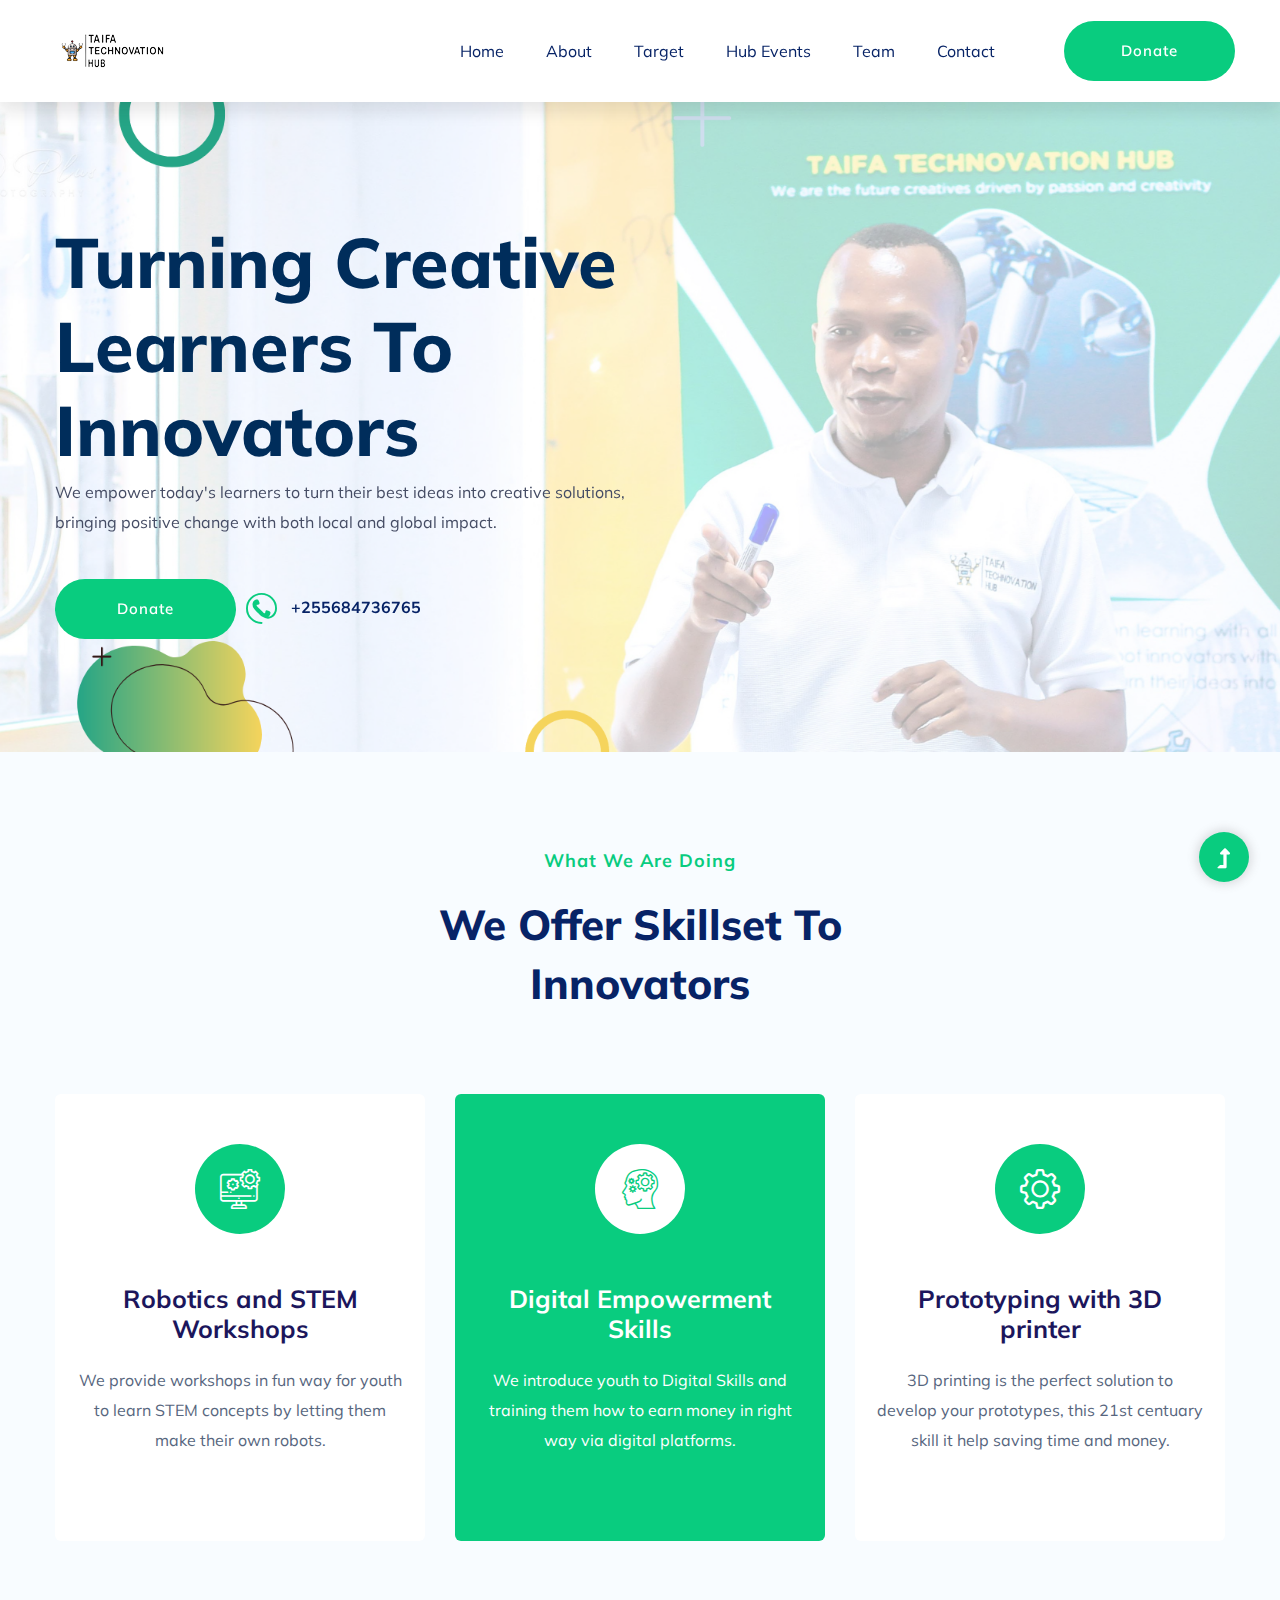
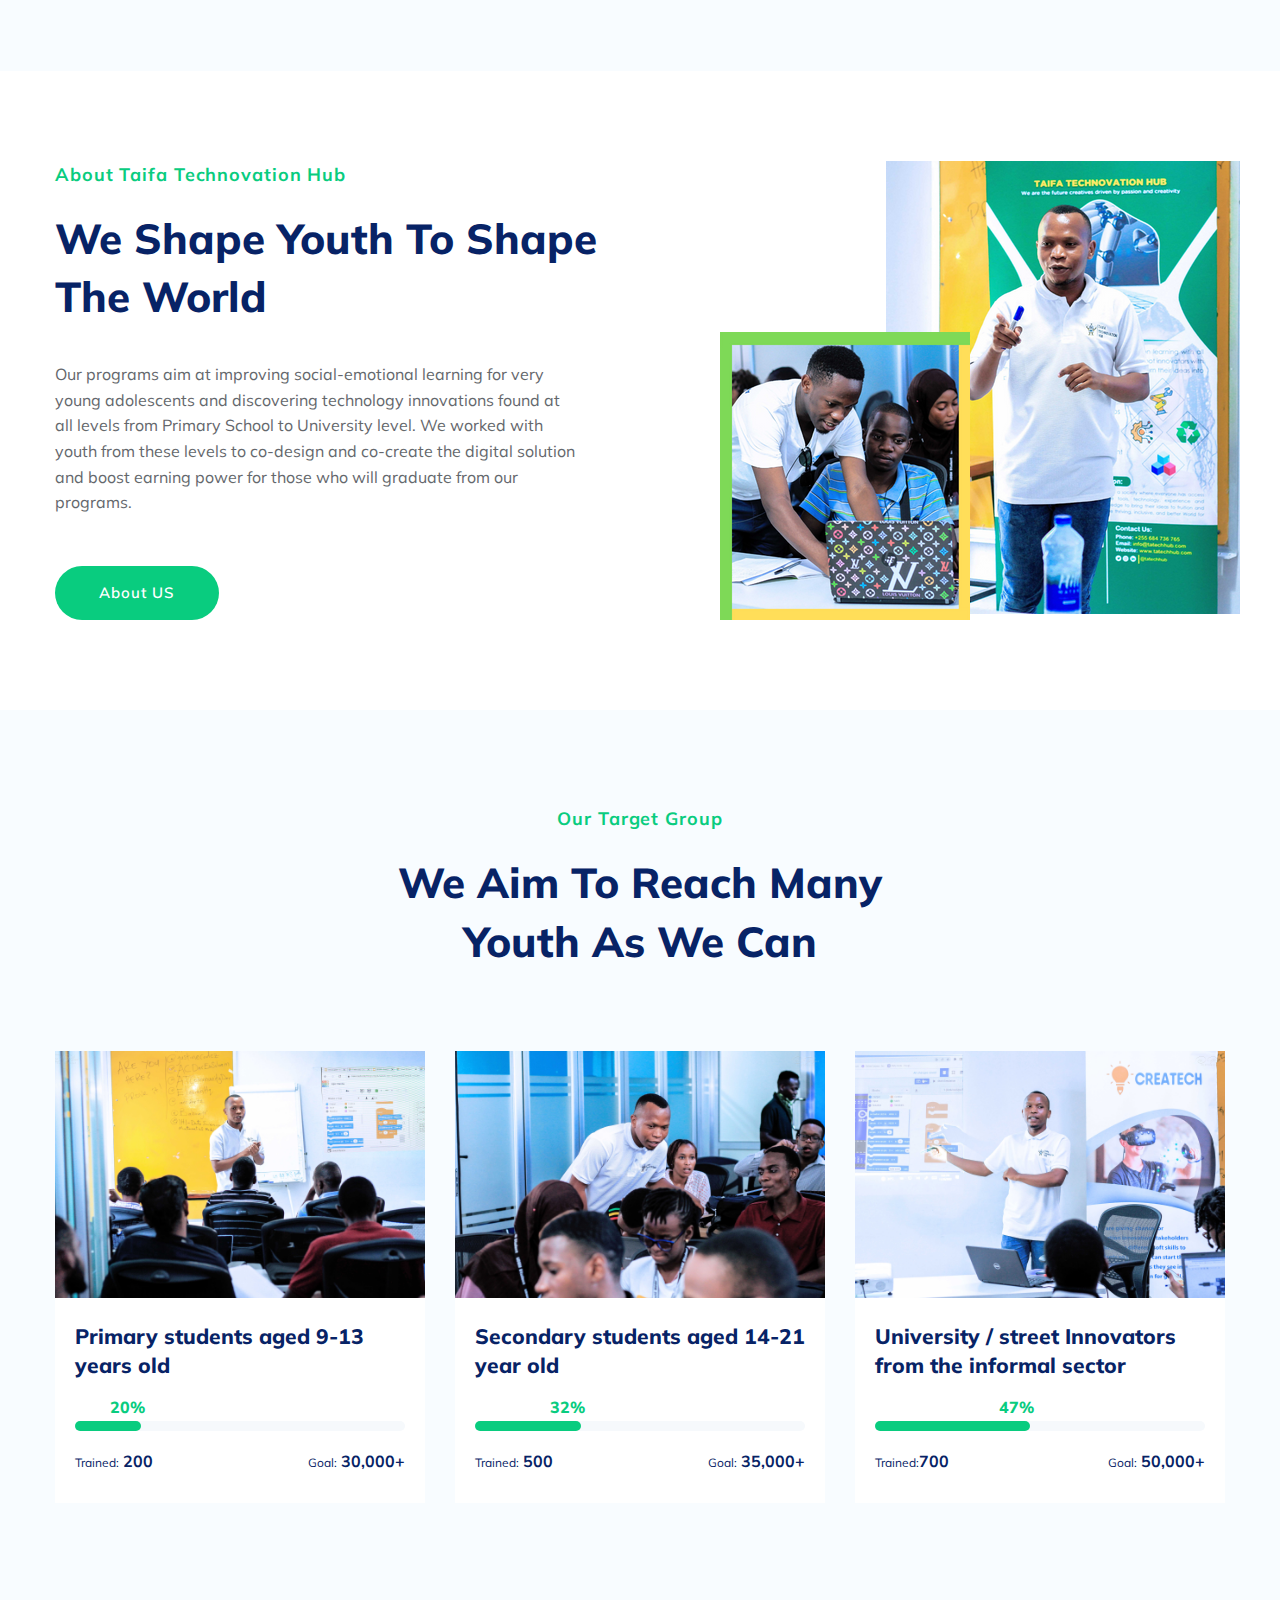
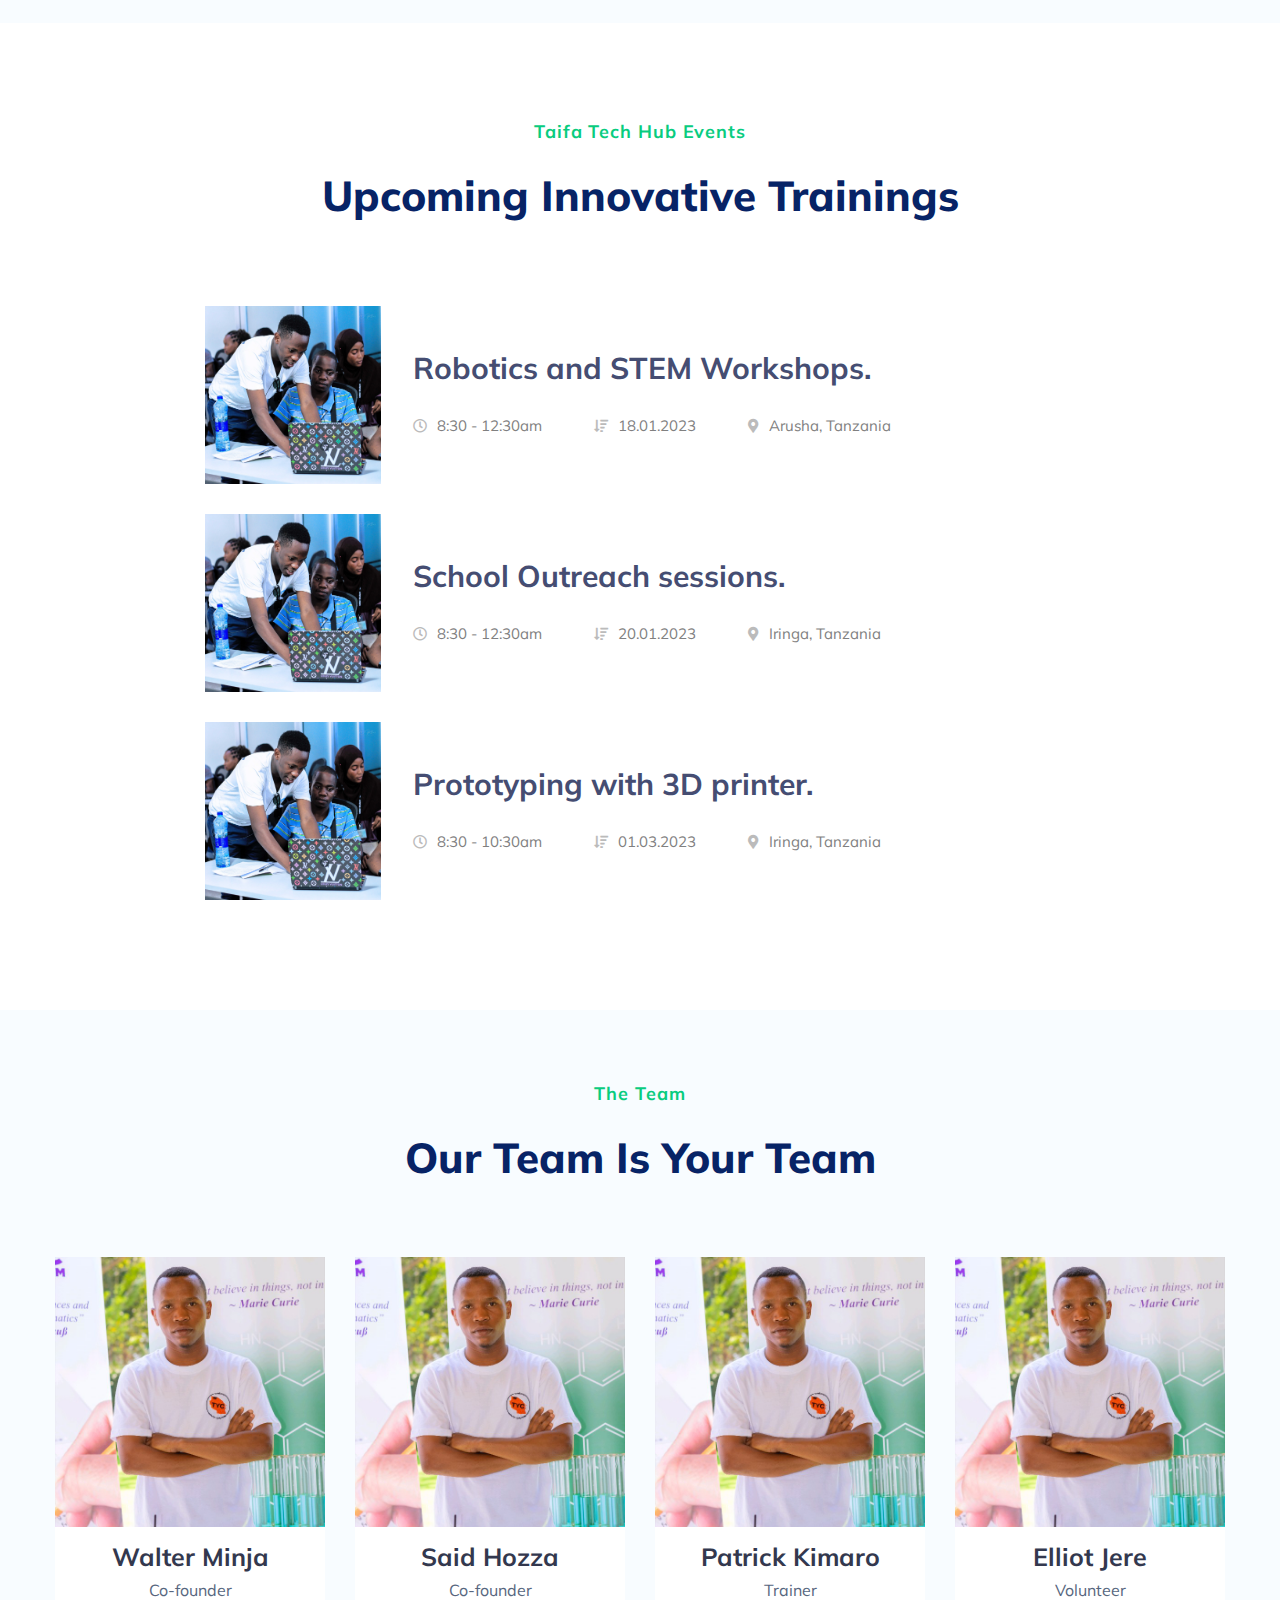
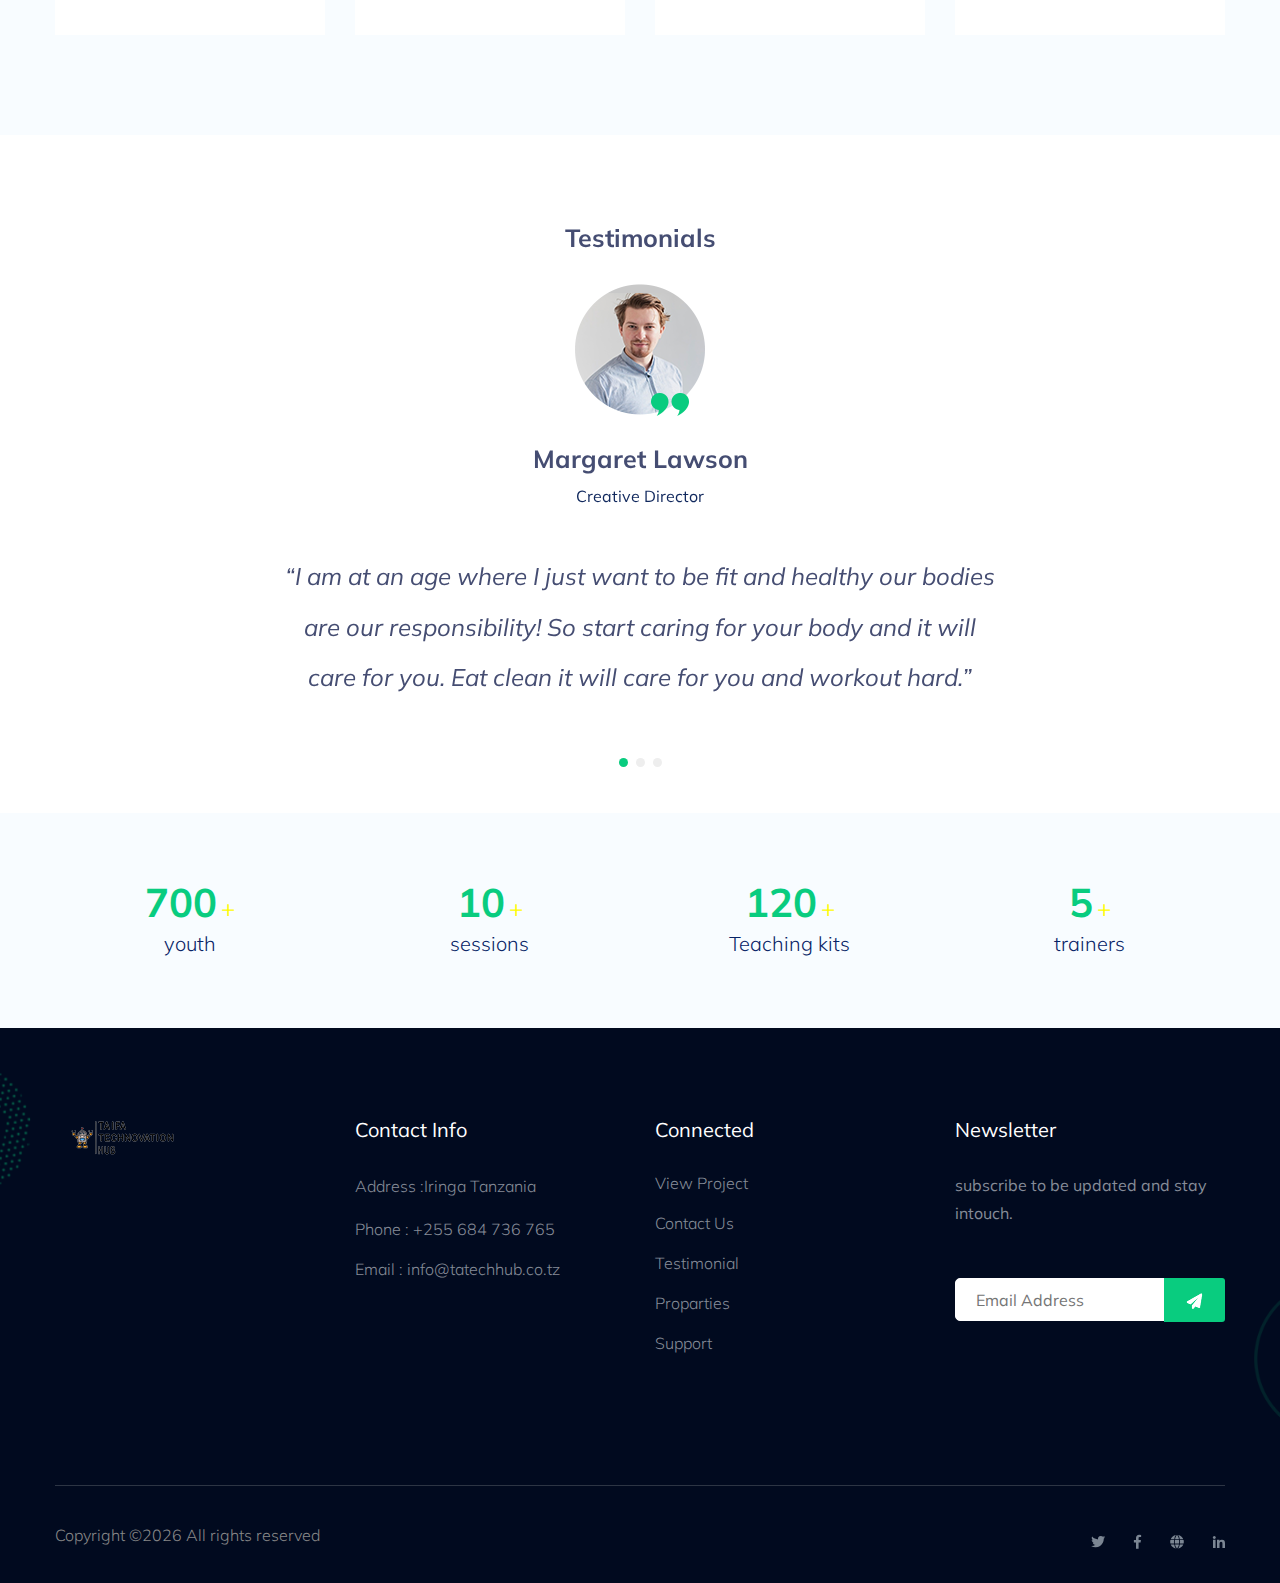
==== index.html @ 4d57afb4 "intial commit" ====
<!doctype html>
<html class="no-js" lang="zxx">

<!-- Mirrored from preview.colorlib.com/theme/charityworks/ by HTTrack Website Copier/3.x [XR&CO'2014], Sat, 03 Dec 2022 20:35:16 GMT -->
<head>
<meta charset="utf-8">
<meta http-equiv="x-ua-compatible" content="ie=edge">
<title> Taifa Technovation Hub</title>
<meta name="description" content="">
<meta name="viewport" content="width=device-width, initial-scale=1">
<link rel="manifest" href="site.html">
<link rel="shortcut icon" type="image/x-icon" href="assets/img/favicon.ico">

<link rel="stylesheet" href="assets/css/bootstrap.min.css">
<link rel="stylesheet" href="assets/css/owl.carousel.min.css">
<link rel="stylesheet" href="assets/css/slicknav.css">
<link rel="stylesheet" href="assets/css/flaticon.css">
<link rel="stylesheet" href="assets/css/progressbar_barfiller.css">
<link rel="stylesheet" href="assets/css/gijgo.css">
<link rel="stylesheet" href="assets/css/animate.min.css">
<link rel="stylesheet" href="assets/css/animated-headline.css">
<link rel="stylesheet" href="assets/css/magnific-popup.css">
<link rel="stylesheet" href="assets/css/fontawesome-all.min.css">
<link rel="stylesheet" href="assets/css/themify-icons.css">
<link rel="stylesheet" href="assets/css/slick.css">
<link rel="stylesheet" href="assets/css/nice-select.css">
<link rel="stylesheet" href="assets/css/style.css">
<script nonce="d7692bd2-8972-4fc1-8b8e-38669a54d74c">(function(w,d){!function(cM,cN,cO,cP){cM.zarazData=cM.zarazData||{};cM.zarazData.executed=[];cM.zaraz={deferred:[],listeners:[]};cM.zaraz.q=[];cM.zaraz._f=function(cQ){return function(){var cR=Array.prototype.slice.call(arguments);cM.zaraz.q.push({m:cQ,a:cR})}};for(const cS of["track","set","debug"])cM.zaraz[cS]=cM.zaraz._f(cS);cM.zaraz.init=()=>{var cT=cN.getElementsByTagName(cP)[0],cU=cN.createElement(cP),cV=cN.getElementsByTagName("title")[0];cV&&(cM.zarazData.t=cN.getElementsByTagName("title")[0].text);cM.zarazData.x=Math.random();cM.zarazData.w=cM.screen.width;cM.zarazData.h=cM.screen.height;cM.zarazData.j=cM.innerHeight;cM.zarazData.e=cM.innerWidth;cM.zarazData.l=cM.location.href;cM.zarazData.r=cN.referrer;cM.zarazData.k=cM.screen.colorDepth;cM.zarazData.n=cN.characterSet;cM.zarazData.o=(new Date).getTimezoneOffset();if(cM.dataLayer)for(const cZ of Object.entries(Object.entries(dataLayer).reduce(((c_,da)=>({...c_[1],...da[1]})))))zaraz.set(cZ[0],cZ[1],{scope:"page"});cM.zarazData.q=[];for(;cM.zaraz.q.length;){const db=cM.zaraz.q.shift();cM.zarazData.q.push(db)}cU.defer=!0;for(const dc of[localStorage,sessionStorage])Object.keys(dc||{}).filter((de=>de.startsWith("_zaraz_"))).forEach((dd=>{try{cM.zarazData["z_"+dd.slice(7)]=JSON.parse(dc.getItem(dd))}catch{cM.zarazData["z_"+dd.slice(7)]=dc.getItem(dd)}}));cU.referrerPolicy="origin";cU.src="../../cdn-cgi/zaraz/sd0d9.js?z="+btoa(encodeURIComponent(JSON.stringify(cM.zarazData)));cT.parentNode.insertBefore(cU,cT)};["complete","interactive"].includes(cN.readyState)?zaraz.init():cM.addEventListener("DOMContentLoaded",zaraz.init)}(w,d,0,"script");})(window,document);</script></head>
<body>

<header>

<div class="header-area">
<div class="main-header">
<div class="header-bottom  header-sticky">
<div class="container-fluid">
<div class="row align-items-center">

<div class="col-xl-2 col-lg-2">
<div class="logo">
<a href="index.html"><img src="assets/img/logo/logo.png" alt=""></a>
</div>
</div>
<div class="col-xl-10 col-lg-10">
<div class="menu-wrapper  d-flex align-items-center justify-content-end">

<div class="main-menu d-none d-lg-block">
  <div class="mobile-menu"></div>
<nav>
<ul id="navigation">
<li><a href="index.html">Home</a></li>
<li><a href="#section1">About</a></li> 
<li><a href="#section2">Target</a></li> 
<li><a href="#section3">Hub events </a></li>
<li><a href="#section4">Team</a></li>
<li><a href="#section5">Contact</a></li>
</ul>
</nav>
</div>

<div class="header-right-btn d-none d-lg-block ml-20">
<a href="contact.html" class="btn header-btn">Donate</a>
</div>
</div>
</div>

</div>
</div>
</div>
</div>
</div>

</header>

<main>

<div class="slider-area">
<div class="slider-active">

<div class="single-slider slider-height d-flex align-items-center">
<div class="container">
<div class="row">
<div class="col-xl-6 col-lg-6 col-md-8 col-sm-10">
<div class="hero__caption">
<h1 data-animation="fadeInUp" data-delay=".6s">turning creative<br> Learners to Innovators</h1>
<P data-animation="fadeInUp" data-delay=".8s">We empower today's learners to turn their best ideas into creative solutions, bringing
positive change with both local and global impact.</P>

<div class="hero__btn">
<a href="industries.html" class="btn hero-btn mb-10" data-animation="fadeInLeft" data-delay=".8s">Donate</a>
<a href="industries.html" class="cal-btn ml-15" data-animation="fadeInRight" data-delay="1.0s">
<i class="flaticon-null"></i>
<p>+255684736765</p>
</a>
</div>
</div>
</div>
</div>
</div>
</div>

<div class="single-slider slider-height d-flex align-items-center">
<div class="container">
<div class="row">
<div class="col-xl-6 col-lg-6 col-md-8 col-sm-10">
<div class="hero__caption">
<h1 data-animation="fadeInUp" data-delay=".6s">Our Helping to<br> the world.</h1>
<P data-animation="fadeInUp" data-delay=".8s">Onsectetur adipiscing elit, sed do eiusmod tempor incididunt ut bore et dolore magnt, sed do eiusmod.</P>

<div class="hero__btn">
<a href="industries.html" class="btn hero-btn mb-10" data-animation="fadeInLeft" data-delay=".8s">Donate</a>
<a href="industries.html" class="cal-btn ml-15" data-animation="fadeInRight" data-delay="1.0s">
<i class="flaticon-null"></i>
<p>+12 1325 41</p>
</a>
</div>
</div>
</div>
</div>
</div>
</div>
</div>
</div>


<div class="service-area section-padding30">
<div class="container">
<div class="row justify-content-center">
<div class="col-xl-6 col-lg-7 col-md-10 col-sm-10">

<div class="section-tittle text-center mb-80">
<span>What we are doing</span>
<h2>We Offer Skillset to Innovators</h2>
</div>
</div>
</div>
<div class="row">
<div class="col-lg-4 col-md-6 col-sm-6">
<div class="single-cat text-center mb-50">
<div class="cat-icon">
<span class="flaticon-null-1"></span>
</div>
<div class="cat-cap">
<h5><a href="services.html">Robotics and STEM Workshops</a></h5>
<p>We provide workshops in fun way for youth to learn STEM concepts by letting them make their own robots.</p>
</div>
</div>
</div>
<div class="col-lg-4 col-md-6 col-sm-6">
<div class="single-cat active text-center mb-50">
<div class="cat-icon">
<span class="flaticon-think"></span>
</div>
<div class="cat-cap">
<h5><a href="services.html">Digital Empowerment Skills</a></h5>
<p>We introduce youth to Digital Skills and training them how to earn money in right way via digital platforms.</p>
</div>
</div>
</div>
<div class="col-lg-4 col-md-6 col-sm-6">
<div class="single-cat text-center mb-50">
<div class="cat-icon">
<span class="flaticon-gear"></span>
</div>
<div class="cat-cap">
<h5><a href="services.html">Prototyping with 3D printer</a></h5>
<p>3D printing is the perfect solution to develop your prototypes, this 21st centuary skill it help saving time and money.</p>
</div>
<div id="section1"></div>
</div>
</div>
</div>
</div>
</div>

<section class="about-low-area section-padding2">
<div class="container">
<div class="row">
<div class="col-lg-6 col-md-10">
<div class="about-caption mb-50">

<div class="section-tittle mb-35">
<span>About Taifa Technovation Hub</span>
<h2>We shape youth to shape the world</h2>
</div>
<p>Our programs aim at improving social-emotional learning for very young adolescents and
discovering technology innovations found at all levels from Primary School to University
level. We worked with youth from these levels to co-design and co-create the digital
solution and boost earning power for those who will graduate from our programs.</p>
</div>
<a href="about.html" class="btn">About US</a>
</div>
<div class="col-lg-6 col-md-12">

<div class="about-img ">
<div class="about-font-img d-none d-lg-block">
<img src="assets/img/gallery/about2.png" alt="">
</div>
<div class="about-back-img ">
<img src="assets/img/gallery/about3.png" alt="">
</div>
</div>
</div>
</div>
</div>
</section>


<div class="our-cases-area section-padding30" id="section2">
<div class="container">
<div class="row justify-content-center">
<div class="col-xl-6 col-lg-7 col-md-10 col-sm-10">

<div class="section-tittle text-center mb-80">
<span>Our Target Group</span>
<h2>we aim to reach many youth as we can</h2>
</div>
</div>
</div>
<div class="row">
<div class="col-lg-4 col-md-6 col-sm-6">
<div class="single-cases mb-40">
<div class="cases-img">
<img src="assets/img/gallery/case1.jpg" alt="">
</div>
<div class="cases-caption">
<h3><a href="#">Primary students aged 9-13 years old</a></h3>

<div class="single-skill mb-15">
<div class="bar-progress">
<div id="bar1" class="barfiller">
<div class="tipWrap">
<span class="tip"></span>
</div>
<span class="fill" data-percentage="20"></span>
</div>
</div>
</div>

<div class="prices d-flex justify-content-between">
<p>Trained:<span> 200</span></p>
<p>Goal:<span> 30,000+</span></p>
</div>
</div>
</div>
</div>
<div class="col-lg-4 col-md-6 col-sm-6">
<div class="single-cases mb-40">
<div class="cases-img">
<img src="assets/img/gallery/case2.jpg" alt="">
</div>
<div class="cases-caption">
<h3><a href="#">Secondary students aged 14-21 year old</a></h3>

<div class="single-skill mb-15">
<div class="bar-progress">
<div id="bar2" class="barfiller">
<div class="tipWrap">
<span class="tip"></span>
</div>
<span class="fill" data-percentage="32"></span>
</div>
</div>
</div>

<div class="prices d-flex justify-content-between">
<p>Trained:<span> 500</span></p>
<p>Goal:<span> 35,000+</span></p>
</div>
</div>
</div>
</div>
<div class="col-lg-4 col-md-6 col-sm-6">
<div class="single-cases mb-40">
<div class="cases-img">
<img src="assets/img/gallery/case3.jpg" alt="">
</div>
<div class="cases-caption">
<h3><a href="#">University / street Innovators from the informal sector</a></h3>

<div class="single-skill mb-15">
<div class="bar-progress">
<div id="bar3" class="barfiller">
<div class="tipWrap">
<span class="tip"></span>
</div>
<span class="fill" data-percentage="47"></span>
</div>
</div>
</div>

<div class="prices d-flex justify-content-between">
<p>Trained:<span>700</span></p>
<p>Goal:<span> 50,000+</span></p>
</div>
</div>
</div>
</div>
</div>
</div>
</div>


<section class="featured-job-area section-padding30 section-bg2" data-background="assets/img/gallery/section_bg03.png" id="section3">
<div class="container">
<div class="row justify-content-center">
<div class="col-xl-7 col-lg-9 col-md-10 col-sm-12">

<div class="section-tittle text-center mb-80">
<span>Taifa Tech Hub Events</span>
<h2>Upcoming innovative trainings</h2>
</div>
</div>
</div>
<div class="row justify-content-center">
<div class="col-lg-9 col-md-12">

<div class="single-job-items mb-30">
<div class="job-items">
<div class="company-img">
<a href="#"><img src="assets/img/gallery/socialEvents1.jpg" alt=""></a>
</div>
<div class="job-tittle">
<a href="#"><h4>Robotics and STEM Workshops.</h4></a>
<ul>
<li><i class="far fa-clock"></i>8:30 - 12:30am</li>
<li><i class="fas fa-sort-amount-down"></i>18.01.2023</li>
<li><i class="fas fa-map-marker-alt"></i>Arusha, Tanzania</li>
</ul>
</div>
</div>
</div>
</div>
<div class="col-lg-9 col-md-12">

<div class="single-job-items mb-30">
<div class="job-items">
<div class="company-img">
<a href="#"><img src="assets/img/gallery/socialEvents1.jpg" alt=""></a>
</div>
<div class="job-tittle">
<a href="#"><h4>School Outreach sessions.</h4></a>
<ul>
<li><i class="far fa-clock"></i>8:30 - 12:30am</li>
<li><i class="fas fa-sort-amount-down"></i>20.01.2023</li>
<li><i class="fas fa-map-marker-alt"></i>Iringa, Tanzania</li>
</ul>
</div>
</div>
</div>
</div>
<div class="col-lg-9 col-md-12">

<div class="single-job-items mb-30">
<div class="job-items">
<div class="company-img">
<a href="#"><img src="assets/img/gallery/socialEvents1.jpg" alt=""></a>
</div>
<div class="job-tittle">
<a href="#"><h4>Prototyping with 3D printer.</h4></a>
<ul>
<li><i class="far fa-clock"></i>8:30 - 10:30am</li>
<li><i class="fas fa-sort-amount-down"></i>01.03.2023</li>
<li><i class="fas fa-map-marker-alt"></i>Iringa, Tanzania</li>
</ul>
</div>
</div>
</div>
</div>
</div>
</div>
</section>


<div class="team-area pt-160 pb-160" id="section4">
<div class="container">
<div class="row justify-content-center">
<div class="col-xl-6 col-lg-7 col-md-10 col-sm-10">

<div class="section-tittle section-tittle2 text-center mb-70">
<span>The Team</span>
<h2>Our Team is your team</h2>
</div>
</div>
</div>
<div class="row">
<div class="col-lg-3 col-md-6 col-sm-6">
<div class="single-team mb-30">
<div class="team-img">
<img src="assets/img/gallery/hozzaa.jpeg" alt="">

<ul class="team-social">
<li><a href="#"><i class="fab fa-facebook-f"></i></a></li>
<li><a href="#"><i class="fab fa-twitter"></i></a></li>
<li><a href="#"><i class="fas fa-globe"></i></a></li>
</ul>
</div>
<div class="team-caption">
<h3><a href="instructor.html">Walter Minja</a></h3>
<p>Co-founder</p>
</div>
</div>
</div>
<div class="col-lg-3 col-md-6 col-sm-6">
<div class="single-team mb-30">
<div class="team-img">
<img src="assets/img/gallery/hozzaa.jpeg" alt="">

<ul class="team-social">
<li><a href="#"><i class="fab fa-facebook-f"></i></a></li>
<li><a href="#"><i class="fab fa-twitter"></i></a></li>
<li><a href="#"><i class="fas fa-globe"></i></a></li>
</ul>
</div>
<div class="team-caption">
<h3><a href="instructor.html">Said Hozza</a></h3>
<p>Co-founder</p>
</div>
</div>
</div>
<div class="col-lg-3 col-md-6 col-sm-6">
<div class="single-team mb-30">
<div class="team-img">
<img src="assets/img/gallery/hozzaa.jpeg" alt="">

<ul class="team-social">
<li><a href="#"><i class="fab fa-facebook-f"></i></a></li>
<li><a href="#"><i class="fab fa-twitter"></i></a></li>
<li><a href="#"><i class="fas fa-globe"></i></a></li>
</ul>
</div>
<div class="team-caption">
<h3><a href="instructor.html">Patrick Kimaro</a></h3>
<p>Trainer</p>
</div>
</div>
</div>
<div class="col-lg-3 col-md-6 col-sm-6">
<div class="single-team mb-30">
<div class="team-img">
<img src="assets/img/gallery/hozzaa.jpeg" alt="">

<ul class="team-social">
<li><a href="#"><i class="fab fa-facebook-f"></i></a></li>
<li><a href="#"><i class="fab fa-twitter"></i></a></li>
<li><a href="#"><i class="fas fa-globe"></i></a></li>
</ul>
</div>
<div class="team-caption">
<h3><a href="instructor.html">Elliot Jere</a></h3>
<p>Volunteer</p>
</div>
</div>
</div>
</div>
</div>
</div>


<div class="testimonial-area testimonial-padding" id="section5">
<div class="container">

<div class="row d-flex justify-content-center">
<div class="col-xl-8 col-lg-8 col-md-10">
<div class="h1-testimonial-active dot-style">

<div class="single-testimonial text-center">
<div class="testimonial-caption ">

<div class="testimonial-founder">
<div class="founder-img mb-40">
  <span>Testimonials</span><br>
<img src="assets/img/gallery/testimonial.png" alt="">
<span>Margaret Lawson</span>
<p>Creative Director</p>
</div>
</div>
<div class="testimonial-top-cap">
<p>“I am at an age where I just want to be fit and healthy our bodies are our responsibility! So start caring for your body and it will care for you. Eat clean it will care for you and workout hard.”</p>
</div>
</div>
</div>

<div class="single-testimonial text-center">
<div class="testimonial-caption ">

<div class="testimonial-founder">
<div class="founder-img mb-40">
<img src="assets/img/gallery/testimonial.png" alt="">
<span>Gibson kawago</span>
<p>CEO - Waga</p>
</div>
</div>
<div class="testimonial-top-cap">
<p>“I am at an age where I just want to be fit and healthy our bodies are our responsibility! So start caring for your body and it will care for you. Eat clean it will care for you and workout hard.”</p>
</div>
</div>
</div>

<div class="single-testimonial text-center">
<div class="testimonial-caption ">

<div class="testimonial-founder">
<div class="founder-img mb-40">
<img src="assets/img/gallery/testimonial.png" alt="">
<span>Margaret Lawson</span>
<p>Creative Director</p>
</div>
</div>
<div class="testimonial-top-cap">
<p>“I am at an age where I just want to be fit and healthy our bodies are our responsibility! So start caring for your body and it will care for you. Eat clean it will care for you and workout hard.”</p>
</div>
</div>
</div>
</div>
</div>
</div>
</div>
</div>


<div class="count-down-area pt-25 section-bg" data-background="assets/img/gallery/">
<div class="container">
<div class="row justify-content-center">
<div class="col-lg-12 col-md-12">
<div class="count-down-wrapper">
<div class="row justify-content-between">
<div class="col-lg-3 col-md-6 col-sm-6">

<div class="single-counter text-center">
<span class="counter color-green">700</span>
<span class="plus">+</span>
<p class="color-green">youth</p>
</div>
</div>
<div class="col-lg-3 col-md-6 col-sm-6">

<div class="single-counter text-center">
<span class="counter color-green">10</span>
<span class="plus">+</span>
<p class="color-green">sessions</p>
</div>
</div>
<div class="col-lg-3 col-md-6 col-sm-6">

<div class="single-counter text-center">
<span class="counter color-green">120</span>
<span class="plus">+</span>
<p class="color-green">Teaching kits</p>
</div>
</div>
<div class="col-lg-3 col-md-6 col-sm-6">

<div class="single-counter text-center">
<span class="counter color-green">5</span>
<span class="plus">+</span>
<p class="color-green">trainers</p>
</div>
</div>
</div>
</div>
</div>
</div>
</div>
</div>

</main>
<footer>
<div class="footer-wrapper section-bg2" data-background="assets/img/gallery/footer_bg.png">

<div class="footer-area footer-padding">
<div class="container">
<div class="row d-flex justify-content-between">
<div class="col-xl-3 col-lg-3 col-md-4 col-sm-6">
<div class="single-footer-caption mb-50">
<div class="single-footer-caption mb-30">
<div class="footer-tittle">
<div class="footer-logo mb-20">
<a href="index-2.html"><img src="assets/img/logo/logo2_footer.png" alt=""></a>
</div>
</div>
</div>
</div>
</div>
<div class="col-xl-3 col-lg-3 col-md-4 col-sm-5" id="section5">
<div class="single-footer-caption mb-50">
<div class="footer-tittle">
<h4>Contact Info</h4>
<ul>
<li>
<p>Address :Iringa Tanzania</p>
</li>
<li><a href="#">Phone : +255 684 736 765</a></li>
<li><a href="#">Email : info@tatechhub.co.tz</a></li>
</ul>
</div>
</div>
</div>
<div class="col-xl-3 col-lg-3 col-md-4 col-sm-5">
<div class="single-footer-caption mb-50">
<div class="footer-tittle">
<h4>Connected</h4>
<ul>
<li><a href="#section3"> View Project</a></li>
<li><a href="#sectin2">Contact Us</a></li>
<li><a href="#section5">Testimonial</a></li>
<li><a href="#">Proparties</a></li>
<li><a href="#">Support</a></li>
</ul>
</div>
</div>
</div>
<div class="col-xl-3 col-lg-3 col-md-4 col-sm-5">
<div class="single-footer-caption mb-50">
<div class="footer-tittle">
<h4>Newsletter</h4>
<div class="footer-pera footer-pera2">
<p>subscribe to be updated and stay intouch.</p>
</div>

<div class="footer-form">
<div id="mc_embed_signup">
<form target="_blank" action="https://spondonit.us12.list-manage.com/subscribe/post?u=1462626880ade1ac87bd9c93a&amp;id=92a4423d01" method="get" class="subscribe_form relative mail_part">
<input type="email" name="email" id="newsletter-form-email" placeholder="Email Address" class="placeholder hide-on-focus" onfocus="this.placeholder = ''" onblur="this.placeholder = ' Email Address '">
<div class="form-icon">
<button type="submit" name="submit" id="newsletter-submit" class="email_icon newsletter-submit button-contactForm"><img src="assets/img/gallery/form.png" alt=""></button>
</div>
<div class="mt-10 info"></div>
</form>
</div>
</div>
</div>
</div>
</div>
</div>
</div>
</div>

<div class="footer-bottom-area">
<div class="container">
<div class="footer-border">
<div class="row d-flex justify-content-between align-items-center">
<div class="col-xl-10 col-lg-9 ">
<div class="footer-copy-right">
<p>
Copyright &copy;<script data-cfasync="false" src="../../cdn-cgi/scripts/5c5dd728/cloudflare-static/email-decode.min.js"></script><script>document.write(new Date().getFullYear());</script> All rights reserved
</p>
</div>
</div>
<div class="col-xl-2 col-lg-3">
<div class="footer-social f-right">
<a href="#"><i class="fab fa-twitter"></i></a>
<a href="https://www.facebook.com/sai4ull"><i class="fab fa-facebook-f"></i></a>
<a href="#"><i class="fas fa-globe"></i></a>
<a href="#"><i class="fab fa-linkedin-in"></i></a>
</div>
</div>
</div>
</div>
</div>
</div>
</div>
</footer>

<div id="back-top">
<a title="Go to Top" href="#"> <i class="fas fa-level-up-alt"></i></a>
</div>

<script src="assets/js/vendor/modernizr-3.5.0.min.js"></script>

<script src="assets/js/vendor/jquery-1.12.4.min.js"></script>
<script src="assets/js/popper.min.js"></script>
<script src="assets/js/bootstrap.min.js"></script>

<script src="assets/js/jquery.slicknav.min.js"></script>

<script src="assets/js/owl.carousel.min.js"></script>
<script src="assets/js/slick.min.js"></script>

<script src="assets/js/wow.min.js"></script>
<script src="assets/js/animated.headline.js"></script>
<script src="assets/js/jquery.magnific-popup.js"></script>

<script src="assets/js/gijgo.min.js"></script>

<script src="assets/js/jquery.nice-select.min.js"></script>
<script src="assets/js/jquery.sticky.js"></script>

<script src="assets/js/jquery.barfiller.js"></script>

<script src="assets/js/jquery.counterup.min.js"></script>
<script src="assets/js/waypoints.min.js"></script>
<script src="assets/js/jquery.countdown.min.js"></script>
<script src="assets/js/hover-direction-snake.min.js"></script>

<script src="assets/js/contact.js"></script>
<script src="assets/js/jquery.form.js"></script>
<script src="assets/js/jquery.validate.min.js"></script>
<script src="assets/js/mail-script.js"></script>
<script src="assets/js/jquery.ajaxchimp.min.js"></script>

<script src="assets/js/plugins.js"></script>
<script src="assets/js/main.js"></script>

<script async src="https://www.googletagmanager.com/gtag/js?id=UA-23581568-13"></script>
<script>
  window.dataLayer = window.dataLayer || [];
  function gtag(){dataLayer.push(arguments);}
  gtag('js', new Date());

  gtag('config', 'UA-23581568-13');
</script>
<script defer src="https://static.cloudflareinsights.com/beacon.min.js/vaafb692b2aea4879b33c060e79fe94621666317369993" integrity="sha512-0ahDYl866UMhKuYcW078ScMalXqtFJggm7TmlUtp0UlD4eQk0Ixfnm5ykXKvGJNFjLMoortdseTfsRT8oCfgGA==" data-cf-beacon='{"rayId":"773f16719bf89d0d","token":"cd0b4b3a733644fc843ef0b185f98241","version":"2022.11.3","si":100}' crossorigin="anonymous"></script>
</body>

<!-- Mirrored from preview.colorlib.com/theme/charityworks/ by HTTrack Website Copier/3.x [XR&CO'2014], Sat, 03 Dec 2022 20:36:41 GMT -->
</html>
---- assets/css/flaticon.css ----
/*
  	Flaticon icon font: Flaticon
  	Creation date: 02/06/2020 05:24
  	*/

@font-face {
  font-family: "Flaticon";
  src: url("../fonts/Flaticon.eot");
  src: url("../fonts/Flaticond41d.eot?#iefix") format("embedded-opentype"),
       url("../fonts/Flaticon.woff2") format("woff2"),
       url("../fonts/Flaticon.woff") format("woff"),
       url("../fonts/Flaticon.ttf") format("truetype"),
       url("../fonts/Flaticon.svg#Flaticon") format("svg");
  font-weight: normal;
  font-style: normal;
}

@media screen and (-webkit-min-device-pixel-ratio:0) {
  @font-face {
    font-family: "Flaticon";
    src: url("../fonts/Flaticon.svg#Flaticon") format("svg");
  }
}

[class^="flaticon-"]:before, [class*=" flaticon-"]:before,
[class^="flaticon-"]:after, [class*=" flaticon-"]:after {   
  font-family: Flaticon;
font-style: normal;
}

.flaticon-null:before { content: "\f100"; }
.flaticon-null-1:before { content: "\f101"; }
.flaticon-gear:before { content: "\f102"; }
.flaticon-think:before { content: "\f103"; }
---- assets/css/progressbar_barfiller.css ----
/* Custom Code skills */
.single-skill{
  display: flex;
}

.single-skill span {
	color: #79838b;
	font-size: 13px;
	font-weight: 300;
	letter-spacing: 0;
	margin-bottom: 14px;
	display: block;
}
.single-skill .bar-progress {
	width: 100%;
}



/* Default */
.barfiller {
	width: 100%;
	height: 10px;
	background: #f6f9fc;
  position: relative;
  border-radius: 5px;
}

.barfiller .fill {
  display: block;
  position: relative;
  width: 0px;
  height: 100%;
  background: #333;
  z-index: 1;
  border-radius: 5px;
}

.barfiller .tipWrap { display: none; }

.barfiller .tip {
  margin-top: -28px;
  padding: 2px 4px;
  font-size: 16px;
  color: #09cc7f;
  left: 0px;
  position: absolute;
  z-index: 2;
  background: transparent;
  font-weight: 800;
}

.barfiller .tip:after {
  border: solid;
  border-color: rgba(0,0,0,.8) transparent;
  border-width: 6px 6px 0 6px;
  content: "";
  display: block;
  position: absolute;
  left: 9px;
  top: 100%;
  z-index: 9;
  display: none;
  
}
---- assets/css/gijgo.css ----
.gj-unselectable {
    -webkit-touch-callout: none;
    -webkit-user-select: none;
    -khtml-user-select: none;
    -moz-user-select: none;
    -ms-user-select: none;
    user-select: none;
}

.gj-margin-left-10 {
    margin-left: 10px;
}

.gj-width-full {
    width: 100%;
}

.gj-cursor-pointer {
    cursor: pointer;
}

.gj-text-align-center {
    text-align: center;
}

.gj-hidden {
    display: none;
}

/** Material Design */
.gj-button-md {
    background: 0 0;
    border: none;
    border-radius: 2px;
    color: rgba(0, 0, 0, 0.87);
    position: relative;
    height: 36px;
    margin: 0;
    min-width: 64px;
    padding: 0 16px;
    display: inline-block;
    font-family: "Roboto","Helvetica","Arial",sans-serif;
    font-size: 1rem;
    font-weight: 500;
    text-transform: uppercase;
    letter-spacing: 0;
    overflow: hidden;
    will-change: box-shadow;
    transition: box-shadow .2s cubic-bezier(.4,0,1,1),background-color .2s cubic-bezier(.4,0,.2,1),color .2s cubic-bezier(.4,0,.2,1);
    outline: none;
    cursor: pointer;
    text-decoration: none;
    text-align: center;
    line-height: 36px;
    vertical-align: middle;
    overflow: hidden;
    -webkit-user-select: none;
    -moz-user-select: none;
    -ms-user-select: none;
    user-select: none;
}

.gj-button-md:hover {
    background-color: rgba(158,158,158,.2);
}

.gj-button-md:disabled {
    color: rgba(0,0,0,.26);
    background: 0 0;
}


.gj-button-md .gj-icon {
    vertical-align: middle;
    /*font-size: 1.3rem;
    margin-right: 4px;*/
}

.gj-button-md.gj-button-md-icon {
    width: 24px;
    height: 31px;
    min-width: 24px;
    padding: 0px;
    display: table;
}


.gj-button-md.gj-button-md-icon .gj-icon {
    display: table-cell;
    margin-right: 0px;
    width: 24px;
    height: 24px;
}

.gj-button-md.active {
    background-color: rgba(158,158,158,.4);
}

.gj-button-md-group {
    position: relative;
    display: inline-block;
    vertical-align: middle;
}
.gj-textbox-md {
	/* border: none; */
	/* border-bottom: 1px solid rgba(0,0,0,.42); */
	display: block;
	font-family: "Helvetica","Arial",sans-serif;
	font-size: 16px;
	line-height: 16px;
	/* padding: 4px 0px; */
	margin: 0;
	/* width: 100%; */
	background: 0 0;
	/* text-align: ; */
	color: rgba(0,0,0,.87);
	padding-left: 44px;
	border: 1px solid #dca73a;
	/* padding: 15px 15px; */
	/* text-align: center; */
	width: 177px;
	height: 55px;
	border-radius: 5px;
}
.gj-textbox-md:focus,
.gj-textbox-md:active {
    /* border-bottom: 2px solid rgba(0,0,0,.42); */
    outline: none;
}

.gj-textbox-md::placeholder {
    color: #8e8e8e;
}

.gj-textbox-md:-ms-input-placeholder {
    color: #8e8e8e;
}

.gj-textbox-md::-ms-input-placeholder {
    color: #8e8e8e;
}

.gj-md-spacer-24 {
    min-width: 24px;
    width: 24px;
    display: inline-block;
}

.gj-md-spacer-32 {
    min-width: 32px;
    width: 32px;
    display: inline-block;
}

.gj-modal {
    position: fixed;
    top: 0;
    right: 0;
    bottom: 0;
    left: 0;
    z-index: 1203;
    display: none;
    overflow: hidden;
    -webkit-overflow-scrolling: touch;
    outline: 0;
    background-color: rgba(0, 0, 0, 0.54118);
    transition: 200ms ease opacity;
    will-change: opacity;
}

/* List */
ul.gj-list li [data-role="wrapper"] {
    display: table;
    width: 100%;
}

ul.gj-list li [data-role="checkbox"] {
    display: table-cell;
    vertical-align:middle;
    text-align:center;
}

ul.gj-list li [data-role="image"] {
    display: table-cell;
    vertical-align:middle;
    text-align:center;
}

ul.gj-list li [data-role="display"] {
    display: table-cell;
    vertical-align:middle;
    cursor: pointer;
}

ul.gj-list li [data-role="display"]:empty:before {
  content: "\200b"; /* unicode zero width space character */
}

/* List - Bootstrap */
ul.gj-list-bootstrap {
    padding-left: 0px;
    margin-bottom: 0px;
}

ul.gj-list-bootstrap li {
    padding: 0px;
}

ul.gj-list-bootstrap li [data-role="wrapper"] {
    padding: 0px 10px;
}

ul.gj-list-bootstrap li [data-role="checkbox"] {
    width: 24px;
    padding: 3px;
}

ul.gj-list-bootstrap li [data-role="image"] {
    width: 24px;
    height: 24px;
}

ul.gj-list-bootstrap li [data-role="display"] {
    padding: 8px 0px 8px 4px;
}

.list-group-item.active ul li, .list-group-item.active:focus ul li, .list-group-item.active:hover ul li {
    text-shadow: none;
    color:initial;
}

/* List - Material Design */
ul.gj-list-md {
    padding: 0px;
    list-style: none;
    list-style-type: none;
    line-height: 24px;
    letter-spacing: 0;
    color: #616161; /* Gray 700 */
}

ul.gj-list-md li {
    display: list-item;
    list-style-type: none;
    padding: 0px;
    min-height: unset;
    box-sizing: border-box;
    align-items: center;
    cursor: default;
    overflow: hidden;

    font-family: "Roboto","Helvetica","Arial",sans-serif;
    font-size: 16px;
    font-weight: 400;
    letter-spacing: .04em;
    line-height: 1;
    
    -webkit-flex-direction: row;
    -ms-flex-direction: row;
    flex-direction: row;
    -webkit-flex-wrap: nowrap;
    -ms-flex-wrap: nowrap;
    flex-wrap: nowrap;
}

ul.gj-list-md li [data-role="checkbox"] {
    height: 24px;
    width: 24px;
}

ul.gj-list-md li [data-role="image"] {
    height: 24px;
    width: 24px;
}

ul.gj-list-md li [data-role="display"] {
    padding: 8px 0px 8px 5px;
    order: 0;
    flex-grow: 2;
    text-decoration: none;
    box-sizing: border-box;
    align-items: center;
    text-align: left;
    color: rgba(0,0,0,.87);
}

ul.gj-list-md li.disabled>[data-role="wrapper"]>[data-role="display"] {
    color: #9E9E9E; /* Gray 500 */
}

.gj-list-md-active {
    background: #e0e0e0;
    color: #3f51b5;
}


/* Picker */
.gj-picker {
    position: absolute;
    z-index: 1203;
    background-color: #fff;
}

.gj-picker .selected {
    color: #fff;
}

/* Material Design */
.gj-picker-md {
    font-family: "Roboto","Helvetica","Arial",sans-serif;
    font-size: 16px;
    font-weight: 400;
    letter-spacing: .04em;
    line-height: 1;
    color: rgba(0,0,0,.87);
    border: 1px solid #E0E0E0;
}

.gj-modal .gj-picker-md {
    border: 0px;
}

.gj-picker-md [role="header"] {
    color: rgba(255, 255, 255, 0.54);
    display: flex;
    background: #2196f3;
    align-items: baseline;
    user-select: none;
    justify-content: center;
}

.gj-picker-md [role="footer"] {
    float: right;
    padding: 10px;
}

.gj-picker-md [role="footer"] button.gj-button-md {
    color: #2196f3;
    font-weight: bold;
    font-size: 13px;
}

/* Bootstrap */
.gj-picker-bootstrap {
    border-radius: 4px;
    border: 1px solid #E0E0E0;
}

.gj-picker-bootstrap .selected {
    color: #888;
}

.gj-picker-bootstrap [role="header"] {
    background: #eee;
    color: #AAA;
}
@font-face {
    font-family: 'gijgo-material';
    src: url('../fonts/gijgo-materialba15.eot?235541');
    src: url('../fonts/gijgo-materialba15.eot?235541#iefix') format('embedded-opentype'), url('../fonts/gijgo-materialba15.ttf?235541') format('truetype'), url('../fonts/gijgo-materialba15.woff?235541') format('woff'), url('../fonts/gijgo-materialba15.svg?235541#gijgo-material') format('svg');
    font-weight: normal;
    font-style: normal;
}

.gj-icon {
    /* use !important to prevent issues with browser extensions that change fonts */
    font-family: 'gijgo-material' !important;
    font-size: 24px;
    speak: none;
    font-style: normal;
    font-weight: normal;
    font-variant: normal;
    text-transform: none;
    line-height: 1;
    /* Enable Ligatures ================ */
    letter-spacing: 0;
    -webkit-font-feature-settings: "liga";
    -moz-font-feature-settings: "liga=1";
    -moz-font-feature-settings: "liga";
    -ms-font-feature-settings: "liga" 1;
    font-feature-settings: "liga";
    -webkit-font-variant-ligatures: discretionary-ligatures;
    font-variant-ligatures: discretionary-ligatures;
    /* Better Font Rendering =========== */
    -webkit-font-smoothing: antialiased;
    -moz-osx-font-smoothing: grayscale;
}

.gj-icon.undo:before {
    content: "\e900";
}

.gj-icon.arrow-dropup:before {
    content: "\e904";
}

.gj-icon.clock:before {
    content: "\e905";
}

.gj-icon.refresh:before {
    content: "\e906";
}

.gj-icon.last-page:before {
    content: "\e907";
}

.gj-icon.first-page:before {
    content: "\e908";
}

.gj-icon.cancel:before {
    content: "\e909";
}

.gj-icon.clear:before {
    content: "\e90a";
}

.gj-icon.check-circle:before {
    content: "\e90b";
}

.gj-icon.delete:before {
    content: "\e90c";
}

.gj-icon.arrow-upward:before {
    content: "\e90d";
}

.gj-icon.arrow-downward:before {
    content: "\e90f";
}

.gj-icon.list-numbered:before {
    content: "\e911";
}

.gj-icon.list-bulleted:before {
    content: "\e912";
}

.gj-icon.indent-increase:before {
    content: "\e913";
}

.gj-icon.indent-decrease:before {
    content: "\e914";
}

.gj-icon.redo:before {
    content: "\e915";
}

.gj-icon.align-right:before {
    content: "\e916";
}

.gj-icon.align-left:before {
    content: "\e917";
}

.gj-icon.align-justify:before {
    content: "\e918";
}

.gj-icon.align-center:before {
    content: "\e919";
}

.gj-icon.strikethrough:before {
    content: "\e91a";
}

.gj-icon.italic:before {
    content: "\e91b";
}

.gj-icon.underlined:before {
    content: "\e91c";
}

.gj-icon.bold:before {
    content: "\e91d";
}

.gj-icon.arrow-dropdown:before {
    content: "\e91e";
}

.gj-icon.done:before {
    content: "\e91f";
}

.gj-icon.pencil:before {
    content: "\e920";
}

.gj-icon.minus:before {
    content: "\e921";
}

.gj-icon.plus:before {
    content: "\e922";
}

.gj-icon.chevron-right:before {
    content: "\e924";
}

.gj-icon.chevron-down:before {
    content: "\e925";
}

.gj-icon.chevron-left:before {
    content: "\e926";
}

.gj-icon.event:before {
    content: "\e927";
}
.gj-draggable {
    cursor: move;
}
.gj-resizable-handle {
    position: absolute;
    font-size: 0.1px;
    display: block;
    -ms-touch-action: none;
    touch-action: none;
    z-index: 1203;
}

.gj-resizable-n {
    cursor: n-resize;
    height: 7px;
    width: 100%;
    top: -5px;
    left: 0;
}
.gj-resizable-e {
    cursor: e-resize;
    width: 7px;
    right: -5px;
    top: 0;
    height: 100%;
}
.gj-resizable-s {
    cursor: s-resize;
    height: 7px;
    width: 100%;
    bottom: -5px;
    left: 0;
}
.gj-resizable-w {
	cursor: w-resize;
	width: 7px;
	left: -5px;
	top: 0;
	height: 100%;
}
.gj-resizable-se {
	cursor: se-resize;
	width: 12px;
	height: 12px;
	right: 1px;
	bottom: 1px;
}
.gj-resizable-sw {
	cursor: sw-resize;
	width: 9px;
	height: 9px;
	left: -5px;
	bottom: -5px;
}
.gj-resizable-nw {
	cursor: nw-resize;
	width: 9px;
	height: 9px;
	left: -5px;
	top: -5px;
}
.gj-resizable-ne {
	cursor: ne-resize;
	width: 9px;
	height: 9px;
	right: -5px;
	top: -5px;
}

.gj-dialog-footer {
    position: absolute;
    bottom: 0px;
    width: 100%;
    margin-top: 0px;
}

.gj-dialog-scrollable [data-role="body"] {
    overflow-x: hidden;
    overflow-y: scroll;
}

/** Bootstrap 3 **/
.gj-dialog-bootstrap {
    overflow: hidden;
    z-index: 1202;
}

.gj-dialog-bootstrap [data-role="title"] {
    display: inline;
}
.gj-dialog-bootstrap [data-role="close"] {
    line-height: 1.42857143;
}

/** Bootstrap 4 **/
.gj-dialog-bootstrap4 {
    overflow: hidden;
    z-index: 1202;
}

.gj-dialog-bootstrap4 [data-role="title"] {
    display: inline;
}
.gj-dialog-bootstrap4 [data-role="close"] {
    line-height: 1.5;
}

/** Material Design **/
.gj-dialog-md {
    background-color: #FFF;
    overflow: hidden;
    border: none;
    box-shadow: 0 11px 15px -7px rgba(0,0,0,.2), 0 24px 38px 3px rgba(0,0,0,.14), 0 9px 46px 8px rgba(0,0,0,.12);
    box-sizing: border-box;
    position: relative;
    display: -webkit-box;
    display: -webkit-flex;
    display: -ms-flexbox;
    display: flex;
    -webkit-box-orient: vertical;
    -webkit-box-direction: normal;
    -webkit-flex-direction: column;
    -ms-flex-direction: column;
    flex-direction: column;
    -webkit-background-clip: padding-box;
    background-clip: padding-box;
    outline: 0;
    z-index: 1202;
}

.gj-dialog-md-header {
    padding: 24px 24px 0px 24px;
    font-family: "Roboto","Helvetica","Arial",sans-serif;
}

.gj-dialog-md-title {
    margin: 0;
    font-weight: 400;
    display: inline;
    line-height: 28px;
    font-size: 20px;
}

.gj-dialog-md-close {
    -webkit-appearance: none;
    padding: 0;
    cursor: pointer;
    background: 0 0;
    border: 0;
    float: right;
    line-height: 28px;
    font-size: 28px;
}

.gj-dialog-md-body {
    padding: 20px 24px 24px 24px;
    color: rgba(0,0,0,.54);
    font-family: "Helvetica","Arial",sans-serif;
    font-size: 14px;
    font-weight: 400;
    line-height: 20px;
}

.gj-dialog-md-footer {
    padding: 8px 8px 8px 24px;
    display: -webkit-flex;
    display: -ms-flexbox;
    display: flex;
    -webkit-flex-direction: row-reverse;
    -ms-flex-direction: row-reverse;
    flex-direction: row-reverse;
    -webkit-flex-wrap: wrap;
    -ms-flex-wrap: wrap;
    flex-wrap: wrap;

    box-sizing: border-box;
}

.gj-dialog-md-footer>*:first-child {
    margin-right: 0;
}

.gj-dialog-md-footer>* {
    margin-right: 8px;
    height: 36px;
}

TABLE.gj-grid {
    margin: auto;    
    border-collapse: collapse;
    width: 100%;
    table-layout: fixed;
}

TABLE.gj-grid > tbody > tr > td {
    overflow: hidden;
    position: relative;
}

table.gj-grid tbody div[data-role="display"] {
    vertical-align: middle;
    text-indent: 0;
    white-space: pre-wrap;
    -ms-word-break: break-word;
    word-break: break-word;
}

table.gj-grid.fixed-body-rows tbody div[data-role="display"] {
    overflow: hidden;
    text-overflow: ellipsis;
    white-space: nowrap;
    -ms-word-break: initial;
    word-break: initial;
}

TABLE.gj-grid .fa {
    padding: 2px;
}

TABLE.gj-grid > tbody > tr > td > div {
    padding: 2px;
    overflow: hidden;
}

/* Bootstrap Theme */
table.gj-grid-bootstrap thead th {
    background-color: #f5f5f5;
    vertical-align:middle;
}

table.gj-grid-bootstrap thead th [data-role="sorticon"] {
    margin-left: 5px;
}

table.gj-grid-bootstrap thead th [data-role="sorticon"] i.gj-icon {
    position: absolute;
    font-size: 20px;
    top: 15px;
}

table.gj-grid-bootstrap tbody tr td div[data-role="display"] {
    padding: 0px;
}

.gj-grid-bootstrap-4 .gj-checkbox-bootstrap {
    display: inline-block;
    padding-top: 2px;
}

.gj-grid-bootstrap-4 tbody tr.active {
    background-color: rgba(0,0,0,.075);
}

/* Material Design Theme */
.gj-grid-md {
    position: relative;
    border: 1px solid #e0e0e0;
    border-collapse: collapse;
    white-space: nowrap;
    font-size: 13px;
    font-family: "Roboto","Helvetica","Arial",sans-serif;
    background-color: #fff;
}

.gj-grid-md td:first-of-type, .gj-grid-md th:first-of-type {
    padding-left: 24px;
}

.gj-grid-md th {
    position: relative;
    vertical-align: bottom;
    font-weight: 700;
    line-height: 31px;
    letter-spacing: 0;
    height: 56px;
    font-size: 12px;
    color: rgba(0,0,0,.54);
    padding-bottom: 8px;
    box-sizing: border-box;
    padding: 12px 18px;
    text-align: right;
}

.gj-grid-md td {
    position: relative;
    height: 48px;
    border-top: 1px solid #e0e0e0;
    border-bottom: 1px solid #e0e0e0;
    padding: 12px 18px;
    box-sizing: border-box;
    text-align: left;
    color: rgba(0,0,0,.87);
}

.gj-grid-md tbody tr {
    position: relative;
    height: 48px;
    transition-duration: .28s;
    transition-timing-function: cubic-bezier(.4,0,.2,1);
    transition-property: background-color;
}

.gj-grid-md tbody tr:hover {
    background-color: #EEEEEE; /* Gray 200 */
}

.gj-grid-md tbody tr.gj-grid-md-select {
    background-color: #F5F5F5; /* Grey 100 */
}


table.gj-grid-md thead th [data-role="sorticon"] {
    margin-left: 5px;
}

table.gj-grid-md thead th [data-role="sorticon"] i.gj-icon {
    position: absolute;
    font-size: 16px;
    top: 19px;
}

table.gj-grid-md thead th.gj-grid-select-all {
    padding-bottom: 3px;
}
/* Hide all prioritized columns by default */

/* Show at 320px (20em x 16px) */
/* Show at 480px (30em x 16px) */
/* Show at 640px (40em x 16px) */
/* Show at 800px (50em x 16px) */
/* Show at 960px (60em x 16px) */
/* Show at 1,120px (70em x 16px) */

/* Material Design Theme */
.gj-grid-md tfoot tr th {
    padding-right: 14px;
}

.gj-grid-md tfoot tr[data-role="pager"] .gj-grid-mdl-pager-label {
    padding-left: 5px;
    padding-right: 5px;
}

.gj-grid-md tfoot tr[data-role="pager"] .gj-dropdown-md {
    margin-left: 12px;
}

.gj-grid-md tfoot tr[data-role="pager"] .gj-dropdown-md [role="presenter"] {
    font-size: 12px;
    font-weight: bold;
    color: rgba(0,0,0,.54);
}

.gj-grid-md tfoot tr[data-role="pager"] .gj-dropdown-md [role="presenter"] [role="display"] {
    text-align: right;
}

.gj-grid-md tfoot tr[data-role="pager"] .gj-grid-md-limit-select {
    margin-left: 10px;
    font-size: 12px;
    font-weight: bold;
    color: rgba(0,0,0,.54);
}

/* Bootstrap */
.gj-grid-bootstrap tfoot tr[data-role="pager"] th {
    line-height: 30px;
    background-color: #f5f5f5;
}

.gj-grid-bootstrap tfoot tr[data-role="pager"] th > div > div {
    margin-right: 5px;
}

.gj-grid-bootstrap tfoot tr[data-role="pager"] th > div > button {
    margin-right: 5px;
}

.gj-grid-bootstrap-4 tfoot tr[data-role="pager"] th > div button {
    height: 34px;
}

.gj-grid-bootstrap-4 tfoot tr[data-role="pager"] th div .gj-dropdown-bootstrap-4 .gj-dropdown-expander-mi .gj-icon {
    top: 5px;
}

.gj-grid-bootstrap-3 tfoot tr[data-role="pager"] th > div > input {
    margin-right: 5px;
    width: 40px;
    text-align: right;
    display: inline-block;
    font-weight: bold;
}

.gj-grid-bootstrap-4 tfoot tr[data-role="pager"] th > div > div.input-group {
    width: 40px;
}

.gj-grid-bootstrap-4 tfoot tr[data-role="pager"] th > div > div.input-group input {
    text-align: right;
    font-weight: bold;
    height: 34px;
    padding-top: 2px;
    padding-bottom: 6px;
}

.gj-grid-bootstrap tfoot tr[data-role="pager"] th > div > select {
    display: inline-block;
    margin-right: 5px;
    width: 60px;
}

.gj-grid-bootstrap tfoot tr[data-role="pager"] th .gj-dropdown-bootstrap .gj-list-bootstrap [data-role="display"] {
    line-height: 14px;
}

.gj-grid-bootstrap tfoot tr[data-role="pager"] th .gj-dropdown-bootstrap [role="presenter"] [role="display"] {
    font-weight: bold;
}

.gj-grid-bootstrap tfoot tr[data-role="pager"] th .gj-dropdown-bootstrap-3 [role="presenter"] {
    padding: 2px 8px;
}

.gj-grid-bootstrap tfoot tr[data-role="pager"] th .gj-dropdown-bootstrap-4 [role="presenter"] {
    padding: 1px 8px;
}
.gj-grid thead tr th div.gj-grid-column-resizer-wrapper {
    position: relative;
    width: 100%;
    height: 0px; 
    top: 0px; 
    left: 0px; 
    padding: 0px;
}

span.gj-grid-column-resizer {
    position: absolute;
    right: 0px;
    width: 10px;
    top: -100px;
    height: 300px;
    z-index: 1203;
    cursor: e-resize;
}

.gj-grid-resize-cursor {
    cursor: e-resize;
}
.gj-grid-md tbody tr.gj-grid-top-border td {
  border-top: 2px solid #777;
}
.gj-grid-md tbody tr.gj-grid-bottom-border td {
  border-bottom: 2px solid #777;
}

.gj-grid-bootstrap tbody tr.gj-grid-top-border td {
  border-top: 2px solid #777;
}
.gj-grid-bootstrap tbody tr.gj-grid-bottom-border td {
  border-bottom: 2px solid #777;
}
.gj-grid-md thead tr th.gj-grid-left-border,
.gj-grid-md tbody tr td.gj-grid-left-border
{
    border-left: 3px solid #777;
}
.gj-grid-md thead tr th.gj-grid-right-border,
.gj-grid-md tbody tr td.gj-grid-right-border
{
    border-right: 3px solid #777;
}

.gj-grid-bootstrap thead tr th.gj-grid-left-border,
.gj-grid-bootstrap tbody tr td.gj-grid-left-border
{
    border-left: 5px solid #ddd;
}
.gj-grid-bootstrap thead tr th.gj-grid-right-border,
.gj-grid-bootstrap tbody tr td.gj-grid-right-border
{
    border-right: 5px solid #ddd;
}
.gj-dirty {
    position: absolute;
    top: 0px;
    left: 0px;
    border-style: solid;
    border-width: 3px;
    border-color: #f00 transparent transparent #f00;
    padding: 0;
    overflow: hidden;
    vertical-align: top;
}

/* Material Design */
.gj-grid-md tbody tr td.gj-grid-management-column {
    padding: 3px;
}

.gj-grid-md tbody tr td[data-mode="edit"] {
    padding: 0px 18px;
}

.gj-grid-md tbody .gj-dropdown-md [role="presenter"] [role="display"] {
    padding: 0px;
}

/* Bootstrap */
.gj-grid-bootstrap tbody tr td[data-mode="edit"] {
    padding: 0px;
}

.gj-grid-bootstrap tbody tr td[data-mode="edit"] [data-role="edit"] {
    padding: 0px;
}

/* Bootstrap 3 */
.gj-grid-bootstrap-3 tbody tr td.gj-grid-management-column {
    padding: 3px;
}

.gj-grid-bootstrap-3 tbody tr td[data-mode="edit"] {
    height: 38px;
}

.gj-grid-bootstrap-3 tbody tr td[data-mode="edit"] [data-role="edit"] input[type="text"] {
    height: 37px;
    padding: 8px;
}

.gj-grid-bootstrap-3 tbody tr td[data-mode="edit"] .gj-dropdown-bootstrap [role="presenter"] {
    border: 0px;
    border-radius: 0px;
    height: 37px;
    padding-left: 8px;
}

.gj-grid-bootstrap-3 tbody tr td[data-mode="edit"] .gj-datepicker-bootstrap {
    height: 37px;
}

.gj-grid-bootstrap-3 tbody tr td[data-mode="edit"] .gj-datepicker-bootstrap [role="input"] {
    height: 37px;
    border:0px;
    border-radius: 0px;
}

.gj-grid-bootstrap-3 tbody tr td[data-mode="edit"] .gj-datepicker-bootstrap [role="right-icon"] {
    border:0px;
    border-radius: 0px;
}

.gj-grid-bootstrap-3 tbody tr td[data-mode="edit"] .gj-checkbox-bootstrap {
    display: inline-block;
    padding-top: 10px;
    height: 32px;
}

/* Bootstrap 4 */
.gj-grid-bootstrap-4 tbody tr td.gj-grid-management-column {
    padding: 6px;
}

.gj-grid-bootstrap-4 tbody tr td[data-mode="edit"] [data-role="edit"] input[type="text"] {
    height: 48px;
    padding-left: 12px;
}

.gj-grid-bootstrap-4 tbody tr td[data-mode="edit"] .gj-dropdown-bootstrap [role="presenter"] {
    border: 0px;
    border-radius: 0px;
    height: 48px;
    padding-left: 12px;
    font-family: -apple-system,system-ui,BlinkMacSystemFont,"Segoe UI",Roboto,"Helvetica Neue",Arial,sans-serif;
}

.gj-grid-bootstrap-4 tbody tr td[data-mode="edit"] .gj-dropdown-bootstrap-4 [role="expander"].gj-dropdown-expander-mi .gj-icon {
    top: 13px;
}

.gj-grid-bootstrap-4 tbody tr td[data-mode="edit"] .gj-datepicker-bootstrap {
    height: 48px;
}

.gj-grid-bootstrap-4 tbody tr td[data-mode="edit"] .gj-datepicker-bootstrap [role="input"] {
    height: 48px;
    border:0px;
    border-radius: 0px;
}

.gj-grid-bootstrap-4 tbody tr td[data-mode="edit"] .gj-datepicker-bootstrap [role="right-icon"] {
    background-color: #fff;
}

.gj-grid-bootstrap-4 tbody tr td[data-mode="edit"] .gj-datepicker-bootstrap [role="right-icon"] button {
    border: 0px;
    border-radius: 0px;
    width: 43px;
    position: relative;
}

.gj-grid-bootstrap-4 tbody tr td[data-mode="edit"] .gj-datepicker-bootstrap [role="right-icon"] .gj-icon {
    top: 13px;
    left: 10px;
    font-size: 24px;
}

.gj-grid-bootstrap-4 tbody tr td[data-mode="edit"] .gj-checkbox-bootstrap {
    display: inline-block;
    padding-top: 15px;
    height: 42px;
}
.gj-grid-md thead tr[data-role="filter"] th {
    border-top: 1px solid #e0e0e0;
}

div.gj-grid-wrapper div.gj-grid-bootstrap-toolbar {
    background-color: #f5f5f5;
    padding: 8px;
    font-weight: bold;
    border: 1px solid #ddd;
}

div.gj-grid-wrapper div.gj-grid-bootstrap-4-toolbar {
    background-color: #f5f5f5;
    padding: 12px;
    font-weight: bold;
    border: 1px solid #ddd;
}

div.gj-grid-wrapper div.gj-grid-md-toolbar {
    font-weight: bold;
    font-size: 24px;
    font-family: "Helvetica","Arial",sans-serif;
    background-color: rgb(255, 255, 255);
    
    border-top: 1px solid #e0e0e0;
    border-left: 1px solid #e0e0e0;
    border-right: 1px solid #e0e0e0;
    border-bottom: 0px;
    border-collapse: collapse;

    padding: 0 18px 0px 18px;
    line-height: 56px;
}
table.gj-grid-scrollable tbody {
    overflow-y: auto;
    overflow-x: hidden;
    display: block;
}

/* Material Design */
table.gj-grid-md.gj-grid-scrollable {
    border-bottom: 0px;
}

table.gj-grid-md.gj-grid-scrollable tbody {
    border-right: 1px solid #e0e0e0;
    border-bottom: 1px solid #e0e0e0;
}

table.gj-grid-md.gj-grid-scrollable tfoot {
    border-bottom: 1px solid #e0e0e0;
}

/* Bootstrap 3 */
table.gj-grid-bootstrap.gj-grid-scrollable {
    border-bottom: 0px;
}

table.gj-grid-bootstrap.gj-grid-scrollable tbody {
    border-right: 1px solid #ddd;
    border-bottom: 1px solid #ddd;
}

table.gj-grid-bootstrap.gj-grid-scrollable tbody tr[data-role="row"]:first-child td {
    border-top: 0px;
}

table.gj-grid-bootstrap.gj-grid-scrollable tbody tr[data-role="row"] td:first-child {
    border-left: 0px;
}

table.gj-grid-bootstrap.gj-grid-scrollable tbody tr[data-role="row"] td:last-child {
    border-right: 0px;
}

table.gj-grid-bootstrap.gj-grid-scrollable tfoot {
    border-bottom: 1px solid #ddd;
}

ul.gj-list li [data-role="spacer"] {
    display: table-cell;
}

ul.gj-list li [data-role="expander"] {
    display: table-cell;
    vertical-align:middle;
    text-align:center;
    cursor: pointer;
}

[data-type="tree"] ul li [data-role="expander"].gj-tree-material-icons-expander {
    width: 24px;
}

[data-type="tree"] ul li [data-role="expander"].gj-tree-font-awesome-expander {
    width: 24px;
}

[data-type="tree"] ul li [data-role="expander"].gj-tree-glyphicons-expander {
    width: 24px;
}

[data-type="tree"] ul li [data-role="expander"].gj-tree-glyphicons-expander .glyphicon {
    top: 4px;
    height: 24px;
}

/* Bootstrap Theme */
.gj-tree-bootstrap-3 ul.gj-list-bootstrap li {
    border: 0px;
    border-radius: 0px;
    color: #333;
}

.gj-tree-bootstrap-3 ul.gj-list-bootstrap li.active {
    color: #fff;
}

.gj-tree-bootstrap-3 ul.gj-list-bootstrap li.disabled {
    color: #777;
    background-color: #eee;
}

.gj-tree-bootstrap-4 ul.gj-list-bootstrap li {
    border: 0px;
    border-radius: 0px;
    color: #212529;
}

.gj-tree-bootstrap-4 ul.gj-list-bootstrap li.active {
    color: #fff;
}

.gj-tree-bootstrap-4 ul.gj-list-bootstrap li.disabled {
    color: #868e96;
}

.gj-tree-bootstrap-4 ul.gj-list-bootstrap li ul.gj-list-bootstrap {
    width: 100%;
}

.gj-tree-bootstrap-border ul.gj-list-bootstrap li {
    border: 1px solid #ddd;
}

.gj-tree-bootstrap-border ul.gj-list-bootstrap li ul.gj-list-bootstrap li {
    border-left: 0px;
    border-right: 0px;
}

.gj-tree-bootstrap-border ul.gj-list-bootstrap li:first-child {
    border-top-left-radius: 4px;
    border-top-right-radius: 4px;
}

.gj-tree-bootstrap-border ul.gj-list-bootstrap li:last-child {
    border-bottom-left-radius: 4px;
    border-bottom-right-radius: 4px;
}

.gj-tree-bootstrap-border ul.gj-list-bootstrap li ul.gj-list-bootstrap li:first-child {
    border-top-left-radius: 0px;
    border-top-right-radius: 0px;
}

.gj-tree-bootstrap-border ul.gj-list-bootstrap li ul.gj-list-bootstrap li:last-child {
    border-bottom: 0px;
    border-bottom-left-radius: 0px;
    border-bottom-right-radius: 0px;
}

ul.gj-list-bootstrap li [data-role="expander"].gj-tree-material-icons-expander {
    padding-top: 8px;
    padding-bottom: 4px;
}

ul.gj-list-bootstrap li [data-role="expander"].gj-tree-material-icons-expander .gj-icon {
    width: 24px;
    height: 24px;
}

/* Material Design Theme */
ul.gj-list-md li.disabled > [data-role="wrapper"] > [data-role="expander"] {
    color: #9E9E9E; /* Gray 500 */
}

.gj-tree-md-border ul.gj-list-md li {
    border: 1px solid #616161; /* Gray 700 */
    margin-bottom: -1px;
}

.gj-tree-md-border ul.gj-list-md li ul.gj-list-md li {
    border-left: 0px;
    border-right: 0px;
}

.gj-tree-md-border ul.gj-list-md li ul.gj-list-md li:last-child {
    border-bottom: 0px;
}
.gj-tree-drop-above {    
    border-top: 1px solid #000;
}

.gj-tree-drop-below {
    border-bottom: 1px solid #000;
}

.gj-tree-bootstrap-3 ul.gj-list-bootstrap li [data-role="wrapper"].drop-above {
    border-top: 2px solid #000;
}

.gj-tree-bootstrap-3 ul.gj-list-bootstrap li [data-role="wrapper"].drop-below {
    border-bottom: 2px solid #000;
}

.gj-tree-bootstrap-4 ul.gj-list-bootstrap li [data-role="wrapper"].drop-above {
    border-top: 2px solid #000;
}

.gj-tree-bootstrap-4 ul.gj-list-bootstrap li [data-role="wrapper"].drop-below {
    border-bottom: 2px solid #000;
}

.gj-tree-drag-el {
    padding: 0px;
    margin: 0px;
    z-index: 1203;
}

.gj-tree-drag-el li {
    padding: 0px;
    margin: 0px;
}

.gj-tree-drag-el [data-role="wrapper"] {
    cursor: move;
    display: table;
}

.gj-tree-drag-el [data-role="indicator"] {
    width: 14px;
    padding: 0px 3px;
    display: table-cell;
    vertical-align: middle;
    text-align: center;
}

.gj-tree-bootstrap-drag-el li.list-group-item {
    border: 0px;
    background: unset;
}

.gj-tree-bootstrap-drag-el [data-role="indicator"] {
    width: 24px;
    height: 24px;
    padding: 0px;
}

.gj-tree-md-drag-el [data-role="indicator"] {
    width: 24px;
    height: 24px;
    padding: 0px;
}
/* Bootstrap */
.gj-checkbox-bootstrap {
    min-width: 0;
    font-size: 0;
    font-weight: normal;
    margin: 0px;
    text-align: center;
    width: 18px;
    height: 18px;
    position: relative;
    display: inline;
}

.gj-checkbox-bootstrap input[type="checkbox"] {
    display: none;
    margin-bottom: -12px;
}

.gj-checkbox-bootstrap span {
    background: #fff;
    display: block;
    content: " ";
    width: 18px;
    height: 18px;
    line-height: 11px;
    font-size: 11px;
    padding: 2px;
    color: #555555;
    border: 1px solid #CCCCCC;
    border-radius: 3px;
    transition: box-shadow 0.2s linear, border-color 0.2s linear;
    cursor: pointer;
    margin: auto;
}

.gj-checkbox-bootstrap input[type="checkbox"]:focus + span:before {
    outline: 0;
    box-shadow: 0 0 0 0 #66afe9, 0 0 6px rgba(102, 175, 233, .6);
    border-color: #66afe9;
}

.gj-checkbox-bootstrap input[type="checkbox"][disabled] + span {
    opacity: 0.6;
    cursor: not-allowed;
}

/* Bootstrap 4 */
.gj-checkbox-bootstrap.gj-checkbox-bootstrap-4 span {
    line-height: 16px;
    padding: 0px;
}

.gj-checkbox-bootstrap-4.gj-checkbox-material-icons input[type="checkbox"]:checked + span:after {
    font-size: 16px;
}

.gj-checkbox-bootstrap-4.gj-checkbox-material-icons input[type="checkbox"]:indeterminate + span:after {
    font-size: 16px;
}

/* Material Design */
.gj-checkbox-md {
    min-width: 0;
    font-size: 0;
    font-weight: normal;
    margin: 0px;
    text-align: center;
    width: 16px;
    height: 16px;
    position: relative;
}

.gj-checkbox-md input[type="checkbox"] {
    display: none;
    margin-bottom: -12px;
}

.gj-checkbox-md span {
    display: inline-block;
    box-sizing: border-box;
    width: 16px;
    height: 16px;
    margin: 0;
    cursor: pointer;
    overflow: hidden;
    border: 2px solid #616161; /* Gray 700 */
    border-radius: 2px;
    z-index: 2;
}

.gj-checkbox-md input[type="checkbox"]:checked + span {
    border: 2px solid #536DFE; /* Indigo A200 */
}

.gj-checkbox-md input[type="checkbox"]:checked + span:after {
    color: #FFF;
    background-color: #536DFE; /* Indigo A200 */
    position: absolute;
    left: 1px;
    top: -15px;
}

.gj-checkbox-md input[type="checkbox"]:indeterminate + span {
    border: 2px solid #616161; /* Gray 700 */
}

.gj-checkbox-md input[type="checkbox"]:indeterminate + span:after {    
    color: #616161;/*color: rgba(0, 0, 0, 1);*/
    position: absolute;
    left: 1px;
    top: -15px;
}

.gj-checkbox-md input[type="checkbox"][disabled] + span {
    border: 2px solid #9E9E9E;
}

.gj-checkbox-md input[type="checkbox"][disabled] + span:after {
    background-color: #9E9E9E;
}

.gj-checkbox-md input[type="checkbox"][disabled]:indeterminate + span:after {
    color: #FFFFFF;
}

/* Material Icons */
.gj-checkbox-material-icons input[type="checkbox"]:checked + span:after {
    content: "\e91f";
    font-size: 14px;
    font-weight: bold;
    white-space: pre;
}

.gj-checkbox-material-icons input[type="checkbox"]:indeterminate + span:after {
    content: "\e921";
    font-size: 14px;
    font-weight: bold;
    white-space: pre;
}

/* Glyphicons */
.gj-checkbox-glyphicons input[type="checkbox"]:checked + span:after {
    display: inline-block;
    font-family: 'Glyphicons Halflings';
    content: "\e013 ";
}

.gj-checkbox-glyphicons input[type="checkbox"]:indeterminate + span:after {
    display: inline-block;
    font-family: 'Glyphicons Halflings';
    content: "\2212 ";
    padding-right: 1px;
}

/* fontawesome */
.gj-checkbox-fontawesome .fa {
    font-size: 14px;
}
.gj-checkbox-bootstrap.gj-checkbox-fontawesome .fa {
    line-height: 18px;
}

.gj-checkbox-fontawesome input[type="checkbox"]:checked + span:before {
    content: "\f00c ";
}

.gj-checkbox-fontawesome input[type="checkbox"]:indeterminate + span:before {
    content: "\f068 ";
}
.gj-editor [role="body"] {
    overflow: auto;
    outline: 0px solid transparent;
    box-sizing: border-box;
}

/* Material Design */
.gj-editor-md {
    padding: 7px;
    font-family: "Roboto","Helvetica","Arial",sans-serif;
    font-size: 14px;
    font-weight: 500;
    letter-spacing: 0;
    border: 1px solid rgba(158,158,158,.2);
}

.gj-editor-md [role="toolbar"] {
    margin-bottom: 7px;
}

.gj-editor-md [role="toolbar"] .gj-button-md {
    min-width: 54px;
    margin-right: 5px;
}

.gj-editor-md [role="toolbar"] .gj-button-md .gj-icon {
    width: 24px;
    height: 24px;
}

.gj-editor-md [role="body"] {
    border: 1px solid rgba(158,158,158,.2);
}

.gj-editor-md p {
    margin: 0;
    padding: 0;
}

.gj-editor-md blockquote {
    font-size: 14px;
}

/* Bootstrap */
.gj-editor-bootstrap {
    padding: 7px;
    border: 1px solid #eceeef;
}

.gj-editor-bootstrap [role="toolbar"] {
    margin-bottom: 7px;
}

.gj-editor-bootstrap [role="toolbar"] .btn-group {
    margin-right: 10px;
}

.gj-editor-bootstrap [role="toolbar"] button {
    height: 36px;
}

.gj-editor-bootstrap [role="body"] {
    border: 1px solid #eceeef;
}

.gj-editor-bootstrap p {
    margin: 0;
    padding: 0;
}

.gj-editor-bootstrap blockquote {
    font-size: 14px;
}
.gj-dropdown {
    position: relative;
    border-collapse: separate;
}

.gj-dropdown [role="presenter"] {
    display: table;
    cursor: pointer;
    outline: none;
    position: relative;
}

.gj-dropdown [role="presenter"] [role="display"] {
    display: table-cell;
    text-align: left;
    width: 100%;
}

.gj-dropdown [role="presenter"] [role="expander"] {
    display: table-cell;
    vertical-align:middle;
    text-align:center;
    width: 24px;
    height: 24px;
}

/* Material Design */
.gj-dropdown-md [role="presenter"] {
    font-family: "Roboto","Helvetica","Arial",sans-serif;
    font-size: 16px;
    font-weight: 400;
    letter-spacing: .04em;
    line-height: 1;
    color: rgba(0,0,0,.87);
    padding: 0px;
    border: 0px;
    border-bottom: 1px solid rgba(0,0,0,.42);
    background: transparent;
}

.gj-dropdown-md [role="presenter"]:focus,
.gj-dropdown-md [role="presenter"]:active {
    border-bottom: 2px solid rgba(0,0,0,.42);
}

.gj-dropdown-md [role="presenter"] [role="display"] {
    padding: 4px 0px;
    line-height: 18px;
}

.gj-dropdown-md [role="presenter"] [role="display"] .placeholder {
    color: #8e8e8e;
}

.gj-dropdown-list-md {
    position: absolute;
    top: 0px;
    left: 0px;
    background-color: #f5f5f5;
    color: #000;
    margin: 0px;
    z-index: 1203;
}

.gj-dropdown-list-md li:hover, .gj-dropdown-list-md li.active {
    background-color: #eee;
}

/* Bootstrap */
.gj-dropdown-bootstrap [role="presenter"] [role="display"] {
    padding-right: 5px;
}

.gj-dropdown-bootstrap [role="presenter"] [role="expander"] {
    padding-left: 5px;
}

.gj-dropdown-bootstrap [role="presenter"] [role="expander"].gj-dropdown-expander-mi {
    width: 24px;
}

.gj-dropdown-bootstrap-3 [role="presenter"] [role="display"] {
    line-height: 20px;
}

.gj-dropdown-bootstrap-3 [role="presenter"] [role="display"] .placeholder {
    color: #9999b3;
}

.gj-dropdown-bootstrap-3 [role="presenter"] [role="expander"] {
    width: 20px;
    height: 20px;
}

.gj-dropdown-bootstrap-3 [role="presenter"] [role="expander"].gj-dropdown-expander-mi .gj-icon {
    top: 5px;
    right: 10px;
    position: absolute;
}

.gj-dropdown-bootstrap-4 [role="presenter"] {
    border: 1px solid #ced4da;
}

.gj-dropdown-bootstrap-4 [role="presenter"] [role="display"] {
    line-height: 24px;
}

.gj-dropdown-bootstrap-4 [role="presenter"] [role="expander"].gj-dropdown-expander-mi .gj-icon {
    top: 7px;
    right: 10px;
    position: absolute;
}

.gj-dropdown-list-bootstrap {
    position: absolute;
    top: 32px;
    left: 0px;
    margin: 0px;
    z-index: 1203;
}
.gj-datepicker [role="input"]::-ms-clear {
    display: none;
}

.gj-datepicker [role="right-icon"] {
    cursor: pointer;
}

.gj-picker div[role="navigator"] {
    display: -webkit-box;
    display: -ms-flexbox;
    display: flex;
    -ms-flex-wrap: wrap;
    flex-wrap: wrap;
}

.gj-picker div[role="navigator"] div {
    cursor: pointer;
    position: relative;
    flex-basis: 0;
    -webkit-box-flex: 1;
    -ms-flex-positive: 1;
    flex-grow: 1;
    max-width: 100%;
}

.gj-picker div[role="navigator"] div[role="period"] {
    width: 100%;
    text-align: center;
}

/* Material Design */
.gj-datepicker-md {
	font-family: "Roboto","Helvetica","Arial",sans-serif;
	font-size: 16px;
	font-weight: 400;
	letter-spacing: .04em;
	line-height: 1;
	color: #9d9d9d;
    position: relative;
    /* background-image: url(../img/logo/date-picker-icon.png); */
}
.gj-datepicker-md [role="right-icon"] {
	position: absolute;
	left: 13px;
	top: 16px;
	font-size: 24px;
}

.gj-datepicker-md.small .gj-textbox-md {
    font-size: 14px;
}

.gj-datepicker-md.small .gj-icon {
    font-size: 22px;
}

.gj-datepicker-md.large .gj-textbox-md {
    font-size: 18px;
}

.gj-datepicker-md.large .gj-icon {
    font-size: 28px;
}

.gj-picker-md.datepicker [role="header"] {
    padding: 20px 20px;
    display: block;
}

.gj-picker-md.datepicker [role="header"] [role="year"] {
    font-size: 17px;
    padding-bottom: 5px;
    cursor: pointer;
}

.gj-picker-md.datepicker [role="header"] [role="date"] {
    font-size: 36px;
    cursor: pointer;
}

.gj-picker-md div[role="navigator"] {
    height: 42px;
    line-height: 42px;
}

.gj-picker div[role="navigator"] div[role="period"] {
    font-weight: bold;
    font-size: 15px;
}

.gj-picker-md div[role="navigator"] div:first-child {
    max-width: 42px;
}

.gj-picker-md div[role="navigator"] div:last-child {
    max-width: 42px;
}

.gj-picker-md div[role="navigator"] div i.gj-icon {
    position: absolute;
    top: 8px;
}

.gj-picker-md div[role="navigator"] div:first-child i.gj-icon {
    left: 10px;
}

.gj-picker-md div[role="navigator"] div:last-child i.gj-icon {
    right: 11px;
}

.gj-picker-md table thead {
    color: #9E9E9E; /* Gray 500 */
}

.gj-picker-md table tr th div,
.gj-picker-md table tr td div {
    display: block;
    width: 40px;
    height: 40px;
    line-height: 40px;
    font-size: 13px;
    text-align: center;
    vertical-align: middle;
}

[type="year"].gj-picker-md table tr td div,
[type="decade"].gj-picker-md table tr td div,
[type="century"].gj-picker-md table tr td div {
    width: 73px;
    height: 73px;
    line-height: 73px;
    cursor: pointer;
}

.gj-picker-md table tr td.gj-cursor-pointer div:hover {
    background: #EEEEEE;
    border-radius: 50%;
    color: rgba(0,0,0,.87);
}

.gj-picker-md table tr td.other-month div,
.gj-picker-md table tr td.disabled div {
    color: #BDBDBD; /* Gray 400 */
}

.gj-picker-md table tr td.focused div {
    background: #E0E0E0; /* Gray 300 */
    border-radius: 50%;
}

.gj-picker-md table tr td.today div {
    color: #1976D2;
}

.gj-picker-md table tr td.selected.gj-cursor-pointer div {
    color: #FFFFFF;
    background: #1976D2; /* Blue 700 */
    border-radius: 50%;
}

.gj-picker-md table tr td.calendar-week div {
    font-weight: bold;
}

/* Bootstrap */
.gj-datepicker-bootstrap :focus,
.gj-datepicker-bootstrap :active {
    box-shadow: none;
}

.gj-picker-bootstrap {
    border: 1px solid rgba(0,0,0,0.15);
    border-radius: 4px;
    padding: 4px;
}

.gj-modal .gj-picker-bootstrap {
    padding: 0px;
}

.gj-picker-bootstrap.datepicker [role="header"] {
    padding: 10px 20px;
    display: block;
}

.gj-picker-bootstrap.datepicker [role="header"] [role="year"] {
    font-size: 15px;
    cursor: pointer;
}

.gj-picker-bootstrap [role="header"] [role="date"] {
    font-size: 24px;
    cursor: pointer;
}

.gj-modal .gj-picker-bootstrap.datepicker [role="body"] {
    padding: 15px;
}

.gj-picker-bootstrap div[role="navigator"] {
    height: 30px;
    line-height: 30px;
    text-align: center;
}

.gj-picker-bootstrap div[role="navigator"] div:first-child {
    max-width: 30px;
}

.gj-picker-bootstrap div[role="navigator"] div:last-child {
    max-width: 30px;
}

.gj-picker-bootstrap table tr td div,
.gj-picker-bootstrap table tr th div {
    display: block;
    width: 30px;
    height: 30px;
    line-height: 30px;
    text-align: center;
    vertical-align: middle;
}

[type="year"].gj-picker-bootstrap table tr td div,
[type="decade"].gj-picker-bootstrap table tr td div,
[type="century"].gj-picker-bootstrap table tr td div {
    width: 53px;
    height: 53px;
    line-height: 53px;
    cursor: pointer;
}

.gj-picker-bootstrap table tr th div i,
.gj-picker-bootstrap table tr th div span {
    line-height: 30px;
}

.gj-picker-bootstrap div[role="navigator"] .gj-icon {
    margin: 3px;
}

.gj-picker-bootstrap table tr td.focused div,
.gj-picker-bootstrap table tr td.gj-cursor-pointer div:hover {
    background: #EEEEEE;
    border-radius: 4px;
    color: #212529;
}

.gj-picker-bootstrap table tr td.today div {
    color: #204d74;
    font-weight: bold;
}

.gj-picker-bootstrap table tr td.selected.gj-cursor-pointer div {
    color: #fff;
    background-color: #204d74;
    border-color: #122b40;
    border-radius: 4px;
}

.gj-picker-bootstrap table tr td.other-month div,
.gj-picker-bootstrap table tr td.disabled div {
    color: #777;
}

/* Bootstrap 3 */
.gj-datepicker-bootstrap span[role="right-icon"].input-group-addon {
    border-top-left-radius: 0px;
    border-bottom-left-radius: 0px;
    border-top-right-radius: 4px;
    border-bottom-right-radius: 4px;
    border-left: 0px;
    position: relative;
    /*width: 38px;*/
}

.gj-datepicker-bootstrap span[role="right-icon"].input-group-addon .gj-icon {
    position: absolute;
    top: 7px;
    left: 7px;
}

/* Bootstrap 4 */
.gj-datepicker-bootstrap [role="right-icon"] button {
    width: 38px;
    position: relative;
    border: 1px solid #ced4da;
}

.gj-datepicker-bootstrap [role="right-icon"] button:hover {
    color: #6c757d;
    background-color: transparent;
}

.gj-datepicker-bootstrap.input-group-sm [role="right-icon"] button {
    width: 30px;
}

.gj-datepicker-bootstrap.input-group-lg [role="right-icon"] button {
    width: 48px;
}

.gj-datepicker-bootstrap [role="right-icon"] button .gj-icon {
    position: absolute;
    font-size: 21px;
    top: 9px;
    left: 9px;
}

.gj-datepicker-bootstrap.input-group-sm [role="right-icon"] button .gj-icon {
    top: 6px;
    left: 6px;
    font-size: 19px;
}

.gj-datepicker-bootstrap.input-group-lg [role="right-icon"] button .gj-icon {
    font-size: 27px;
    top: 10px;
    left: 10px;
}
.gj-timepicker [role="input"]::-ms-clear {
    display: none;
}

.gj-timepicker [role="right-icon"] {
    cursor: pointer;
}

.gj-picker.timepicker [role="header"] {
    font-size: 58px;
    padding: 20px 0;
    line-height: 58px;

    display: flex;
    align-items: baseline;
    user-select: none;
    justify-content: center;
}

.gj-picker.timepicker [role="header"] div {
    cursor: pointer;
    width: 66px;
    text-align: right;
}

.gj-picker [role="header"] [role="mode"] {
    position: relative;
    width: 0px;
}

.gj-picker [role="header"] [role="mode"] span {
    position: absolute;
    left: 7px;
    line-height: 18px;
    font-size: 18px;
}

.gj-picker [role="header"] [role="mode"] span[role="am"] {
    top: 7px;
}

.gj-picker [role="header"] [role="mode"] span[role="pm"] {
    bottom: 7px;
}

.gj-picker [role="body"] [role="dial"] {
    width: 256px;
    color: rgba(0, 0, 0, 0.87);
    height: 256px;
    position: relative;
    background: #eeeeee;
    border-radius: 50%;
    margin: 10px;
}

.gj-picker [role="body"] [role="hour"] {
    top: calc(50% - 16px);
    left: calc(50% - 16px);
    width: 32px;
    height: 32px;
    cursor: pointer;
    position: absolute;
    font-size: 14px;
    text-align: center;
    line-height: 32px;
    user-select: none;
    pointer-events: none;
}

.gj-picker [role="body"] [role="hour"].selected {
    color: rgba(255, 255, 255, 1);
}

.gj-picker [role="body"] [role="arrow"] {
    top: calc(50% - 1px);
    left: 50%;
    width: calc(50% - 20px);
    height: 2px;
    position: absolute;
    pointer-events: none;
    transform-origin: left center;
    transition: all 250ms cubic-bezier(0.4, 0, 0.2, 1);
    width: calc(50% - 52px);
}

.gj-picker .arrow-begin {
    top: -3px;
    left: -4px;
    width: 8px;
    height: 8px;
    position: absolute;
    border-radius: 50%;
}

.gj-picker .arrow-end {
    top: -15px;
    right: -16px;
    width: 0;
    height: 0;
    position: absolute;
    box-sizing: content-box;
    border-width: 16px;
    border-radius: 50%;
}

/* Material Design */
.gj-timepicker-md {
    font-family: "Roboto","Helvetica","Arial",sans-serif;
    font-size: 16px;
    font-weight: 400;
    letter-spacing: .04em;
    line-height: 1;
    color: rgba(0,0,0,.87);
    position: relative;
}

.gj-timepicker-md.small .gj-textbox-md {
    font-size: 14px;
}

.gj-timepicker-md.small .gj-icon {
    font-size: 22px;
}

.gj-timepicker-md.large .gj-textbox-md {
    font-size: 18px;
}

.gj-timepicker-md.large .gj-icon {
    font-size: 28px;
}

.gj-timepicker-md [role="right-icon"] {
    cursor: pointer;
    position: absolute;
    right: 0px;
    top: 0px;
    font-size: 24px;
}

.gj-picker-md .arrow-begin {
    background-color: #2196f3;
}
.gj-picker-md .arrow-end {
    border: 16px solid #2196f3;
}

.gj-picker-md [role="body"] [role="arrow"] {
    background-color: #2196f3;
}

/* Bootstrap */
.gj-timepicker-bootstrap :focus,
.gj-timepicker-bootstrap :active {
    box-shadow: none;
}

.gj-picker-bootstrap [role="body"] [role="arrow"] {
    background-color: #888;
}

.gj-picker-bootstrap .arrow-begin {
    background-color: #888;
}

.gj-picker-bootstrap .arrow-end {
    border: 16px solid #888;
}

/* Bootstrap 3 */
.gj-timepicker-bootstrap .input-group-addon {
    border-top-left-radius: 0px;
    border-bottom-left-radius: 0px;
    border-top-right-radius: 4px;
    border-bottom-right-radius: 4px;
    border-left: 0px;
    position: relative;
    width: 38px;
}

.gj-timepicker-bootstrap.input-group-sm .input-group-addon {
    width: 30px;
}

.gj-timepicker-bootstrap.input-group-lg .input-group-addon {
    width: 46px;
}

.gj-timepicker-bootstrap .input-group-addon .gj-icon {
    position: absolute;
    font-size: 21px;
    top: 6px;
    left: 8px;
}

.gj-timepicker-bootstrap.input-group-sm .input-group-addon .gj-icon {
    font-size: 19px;
    top: 5px;
    left: 5px;
}

.gj-timepicker-bootstrap.input-group-lg .input-group-addon .gj-icon {
    font-size: 27px;
    top: 10px;
    left: 10px;
}

/* Bootstrap 4 */
.gj-timepicker-bootstrap [role="right-icon"] button {
    width: 38px;
    position: relative;
}

.gj-timepicker-bootstrap.input-group-sm [role="right-icon"] button {
    width: 30px;
}

.gj-timepicker-bootstrap.input-group-lg [role="right-icon"] button {
    width: 48px;
}

.gj-timepicker-bootstrap [role="right-icon"] button .gj-icon {
    position: absolute;
    font-size: 21px;
    top: 7px;
    left: 9px;
}

.gj-timepicker-bootstrap.input-group-sm [role="right-icon"] button .gj-icon {
    top: 4px;
    left: 6px;
    font-size: 19px;
}

.gj-timepicker-bootstrap.input-group-lg [role="right-icon"] button .gj-icon {
    font-size: 27px;
    top: 8px;
    left: 10px;
}
.gj-picker.datetimepicker [role="header"] [role="date"] {
    padding-bottom: 5px;
    text-align: center;
    cursor: pointer;
}

.gj-picker [role="switch"] {
    align-items: baseline;
    user-select: none;
    position: relative;
}

.gj-picker [role="switch"] [role="calendarMode"] {
    cursor: pointer;
    position: absolute;
    bottom: 2px;
    left: 0px;
}

.gj-picker [role="switch"] [role="time"] {
    width: 100%;
    text-align: center;
}

.gj-picker [role="switch"] [role="time"] div {
    display: inline;
    cursor: pointer;
}

.gj-picker [role="switch"] [role="calendarMode"] {
    cursor: pointer;
}

.gj-picker [role="switch"] [role="clockMode"] {
    position: absolute;
    right: 0px;
    bottom: 3px;
    cursor: pointer;
}

/* Material Design */
.gj-picker-md.datetimepicker [role="header"] {
    font-size: 36px;
    padding: 10px 20px;
    display: block;
}

.gj-picker-md [role="switch"] {
    color: rgba(255, 255, 255, 0.54);
    background: #2196f3;
    font-size: 32px;
}

/* Bootstrap */
.gj-picker-bootstrap.datetimepicker [role="header"] {
    font-size: 36px;
    padding: 10px 20px;
    display: block;
}

.gj-picker-bootstrap.datetimepicker [role="header"] [role="time"] {
    font-size: 22px;
}

.gj-slider {
    position: relative;
    padding: 8px 6px;
}

.gj-slider [role="track"] {
    width: 100%;
}

.gj-slider [role="progress"] {
    position: absolute;
    z-index: 1203;
}

.gj-slider [role="handle"] {
    position: absolute;
}

.gj-slider-md [role="track"] {
    display: -webkit-box;
    display: -ms-flexbox;
    display: flex;
    -webkit-box-orient: vertical;
    -webkit-box-direction: normal;
    -ms-flex-direction: column;
    flex-direction: column;
    -webkit-box-pack: center;
    -ms-flex-pack: center;
    justify-content: center;
    color: #fff;
    text-align: center;
    background-color: #e9ecef;
    height: 2px;
    background-color: rgba(0,0,0,.26);
}

.gj-slider-md [role="progress"] {
    display: -webkit-box;
    display: -ms-flexbox;
    display: flex;
    -webkit-box-orient: vertical;
    -webkit-box-direction: normal;
    -ms-flex-direction: column;
    flex-direction: column;
    -webkit-box-pack: center;
    -ms-flex-pack: center;
    justify-content: center;
    color: #fff;
    text-align: center;
    height: 2px;
    background-color: #536DFE; /* Indigo A200 */
    top: 8px;
    left: 6px;
}

.gj-slider-md [role="handle"] {
    top: 3px;
    left: 0px;
    width: 12px;
    height: 12px;
    background-color: #536DFE; /* Indigo A200 */
    filter: progid:DXImageTransform.Microsoft.gradient(startColorstr='#ff337ab7', endColorstr='#ff2e6da4', GradientType=0);
    filter: none;
    -webkit-box-shadow: inset 0 1px 0 rgba(255,255,255,.2), 0 1px 2px rgba(0,0,0,.05);
    box-shadow: inset 0 1px 0 rgba(255,255,255,.2), 0 1px 2px rgba(0,0,0,.05);
    border: 0px solid transparent;
    border-radius: 50%;
    cursor: pointer;
    z-index: 1204;
}

/* Bootstrap */
.gj-slider-bootstrap [role="track"] {
    border-radius: 4px;
    height: 10px;
}

.gj-slider-bootstrap [role="progress"] {
    height: 10px;
    border-radius: 4px;
    top: 8px;
    left: 6px;
    transition: none;
}

.gj-slider-bootstrap [role="handle"] {
    top: 2px;
    left: 0px;
    width: 20px;
    height: 20px;
    filter: progid:DXImageTransform.Microsoft.gradient(startColorstr='#ff337ab7', endColorstr='#ff2e6da4', GradientType=0);
    filter: none;
    -webkit-box-shadow: inset 0 1px 0 rgba(255,255,255,.2), 0 1px 2px rgba(0,0,0,.05);
    box-shadow: inset 0 1px 0 rgba(255,255,255,.2), 0 1px 2px rgba(0,0,0,.05);
    border: 0px solid transparent;
    border-radius: 50%;
    cursor: pointer;
    z-index: 1204;
}

.gj-slider-bootstrap-3 [role="handle"] {
    background-color: #337ab7;
    background-image: -webkit-linear-gradient(top, #337ab7 0%, #2e6da4 100%);
    background-image: -o-linear-gradient(top, #337ab7 0%, #2e6da4 100%);
    background-image: linear-gradient(to bottom, #337ab7 0%, #2e6da4 100%);
    background-repeat: repeat-x;
}

.gj-slider-bootstrap-4 [role="handle"] {
    background-color: #007bff;
    background-image: -webkit-linear-gradient(top, #007bff 0%, #2e6da4 100%);
    background-image: -o-linear-gradient(top, #007bff 0%, #2e6da4 100%);
    background-image: linear-gradient(to bottom, #007bff 0%, #2e6da4 100%);
    background-repeat: repeat-x;
}


.gj-colorpicker [role="right-icon"] {
    cursor: pointer;
}


/* Material Design */
.gj-colorpicker-md {
    font-family: "Roboto","Helvetica","Arial",sans-serif;
    font-size: 16px;
    font-weight: 400;
    letter-spacing: .04em;
    line-height: 1;
    color: rgba(0,0,0,.87);
    position: relative;
}

.gj-colorpicker-md [role="right-icon"] {
    position: absolute;
    right: 0px;
    top: 0px;
    font-size: 24px;
}
---- assets/css/animated-headline.css ----
/* -------------------------------- 

Primary style

-------------------------------- */
*, *::after, *::before {
  -webkit-box-sizing: border-box;
  -moz-box-sizing: border-box;
  box-sizing: border-box;
}

html * {
  -webkit-font-smoothing: antialiased;
  -moz-osx-font-smoothing: grayscale;
}

html {
  font-size: 62.5%;
}


a {
  text-decoration: none;
}

.cd-headline {
  font-size: 3rem;
  line-height: 1.2;
}
@media only screen and (min-width: 768px) {
  .cd-headline {
    font-size: 4.4rem;
    font-weight: 300;
  }
}
@media only screen and (min-width: 1170px) {
  .cd-headline {
    font-size: 6rem;
  }
}

.cd-words-wrapper {
  display: inline-block;
  position: relative;
  text-align: left;
}
.cd-words-wrapper b {
  display: inline-block;
  position: absolute;
  white-space: nowrap;
  left: 0;
  top: 0;
}
.cd-words-wrapper b.is-visible {
  position: relative;
}
.no-js .cd-words-wrapper b {
  opacity: 0;
}
.no-js .cd-words-wrapper b.is-visible {
  opacity: 1;
}

/* -------------------------------- 

xrotate-1 

-------------------------------- */
@keyframes cd-rotate-1-in {
  0% {
    -webkit-transform: rotateX(180deg);
    -moz-transform: rotateX(180deg);
    -ms-transform: rotateX(180deg);
    -o-transform: rotateX(180deg);
    transform: rotateX(180deg);
    opacity: 0;
  }
  35% {
    -webkit-transform: rotateX(120deg);
    -moz-transform: rotateX(120deg);
    -ms-transform: rotateX(120deg);
    -o-transform: rotateX(120deg);
    transform: rotateX(120deg);
    opacity: 0;
  }
  65% {
    opacity: 0;
  }
  100% {
    -webkit-transform: rotateX(360deg);
    -moz-transform: rotateX(360deg);
    -ms-transform: rotateX(360deg);
    -o-transform: rotateX(360deg);
    transform: rotateX(360deg);
    opacity: 1;
  }
}
@keyframes cd-rotate-1-out {
  0% {
    -webkit-transform: rotateX(0deg);
    -moz-transform: rotateX(0deg);
    -ms-transform: rotateX(0deg);
    -o-transform: rotateX(0deg);
    transform: rotateX(0deg);
    opacity: 1;
  }
  35% {
    -webkit-transform: rotateX(-40deg);
    -moz-transform: rotateX(-40deg);
    -ms-transform: rotateX(-40deg);
    -o-transform: rotateX(-40deg);
    transform: rotateX(-40deg);
    opacity: 1;
  }
  65% {
    opacity: 0;
  }
  100% {
    -webkit-transform: rotateX(180deg);
    -moz-transform: rotateX(180deg);
    -ms-transform: rotateX(180deg);
    -o-transform: rotateX(180deg);
    transform: rotateX(180deg);
    opacity: 0;
  }
}
/* -------------------------------- 

xtype 

-------------------------------- */
.cd-headline.type .cd-words-wrapper {
  vertical-align: top;
  overflow: hidden;
}
.cd-headline.type .cd-words-wrapper::after {
  /* vertical bar */
  content: '';
  position: absolute;
  right: 0;
  top: 50%;
  bottom: auto;
  -webkit-transform: translateY(-50%);
  -moz-transform: translateY(-50%);
  -ms-transform: translateY(-50%);
  -o-transform: translateY(-50%);
  transform: translateY(-50%);
  height: 90%;
  width: 1px;
  background-color: #aebcb9;
}
.cd-headline.type .cd-words-wrapper.waiting::after {
  -webkit-animation: cd-pulse 1s infinite;
  -moz-animation: cd-pulse 1s infinite;
  animation: cd-pulse 1s infinite;
}
.cd-headline.type .cd-words-wrapper.selected {
  background-color: #aebcb9;
}
.cd-headline.type .cd-words-wrapper.selected::after {
  visibility: hidden;
}
.cd-headline.type .cd-words-wrapper.selected b {
  color: #0d0d0d;
}
.cd-headline.type b {
  visibility: hidden;
}
.cd-headline.type b.is-visible {
  visibility: visible;
}
.cd-headline.type i {
  position: absolute;
  visibility: hidden;
}
.cd-headline.type i.in {
  position: relative;
  visibility: visible;
}
@keyframes cd-pulse {
  0% {
    -webkit-transform: translateY(-50%) scale(1);
    -moz-transform: translateY(-50%) scale(1);
    -ms-transform: translateY(-50%) scale(1);
    -o-transform: translateY(-50%) scale(1);
    transform: translateY(-50%) scale(1);
    opacity: 1;
  }
  40% {
    -webkit-transform: translateY(-50%) scale(0.9);
    -moz-transform: translateY(-50%) scale(0.9);
    -ms-transform: translateY(-50%) scale(0.9);
    -o-transform: translateY(-50%) scale(0.9);
    transform: translateY(-50%) scale(0.9);
    opacity: 0;
  }
  100% {
    -webkit-transform: translateY(-50%) scale(0);
    -moz-transform: translateY(-50%) scale(0);
    -ms-transform: translateY(-50%) scale(0);
    -o-transform: translateY(-50%) scale(0);
    transform: translateY(-50%) scale(0);
    opacity: 0;
  }
}
/* -------------------------------- 

xrotate-2 

-------------------------------- */
.cd-headline.rotate-2 .cd-words-wrapper {
  -webkit-perspective: 300px;
  -moz-perspective: 300px;
  perspective: 300px;
}
.cd-headline.rotate-2 i, .cd-headline.rotate-2 em {
  display: inline-block;
  -webkit-backface-visibility: hidden;
  backface-visibility: hidden;
}
.cd-headline.rotate-2 b {
  opacity: 0;
}
.cd-headline.rotate-2 i {
  -webkit-transform-style: preserve-3d;
  -moz-transform-style: preserve-3d;
  -ms-transform-style: preserve-3d;
  -o-transform-style: preserve-3d;
  transform-style: preserve-3d;
  -webkit-transform: translateZ(-20px) rotateX(90deg);
  -moz-transform: translateZ(-20px) rotateX(90deg);
  -ms-transform: translateZ(-20px) rotateX(90deg);
  -o-transform: translateZ(-20px) rotateX(90deg);
  transform: translateZ(-20px) rotateX(90deg);
  opacity: 0;
}
.is-visible .cd-headline.rotate-2 i {
  opacity: 1;
}
.cd-headline.rotate-2 i.in {
  -webkit-animation: cd-rotate-2-in 0.4s forwards;
  -moz-animation: cd-rotate-2-in 0.4s forwards;
  animation: cd-rotate-2-in 0.4s forwards;
}
.cd-headline.rotate-2 i.out {
  -webkit-animation: cd-rotate-2-out 0.4s forwards;
  -moz-animation: cd-rotate-2-out 0.4s forwards;
  animation: cd-rotate-2-out 0.4s forwards;
}
.cd-headline.rotate-2 em {
  -webkit-transform: translateZ(20px);
  -moz-transform: translateZ(20px);
  -ms-transform: translateZ(20px);
  -o-transform: translateZ(20px);
  transform: translateZ(20px);
}

.no-csstransitions .cd-headline.rotate-2 i {
  -webkit-transform: rotateX(0deg);
  -moz-transform: rotateX(0deg);
  -ms-transform: rotateX(0deg);
  -o-transform: rotateX(0deg);
  transform: rotateX(0deg);
  opacity: 0;
}
.no-csstransitions .cd-headline.rotate-2 i em {
  -webkit-transform: scale(1);
  -moz-transform: scale(1);
  -ms-transform: scale(1);
  -o-transform: scale(1);
  transform: scale(1);
}

.no-csstransitions .cd-headline.rotate-2 .is-visible i {
  opacity: 1;
}
@keyframes cd-rotate-2-in {
  0% {
    opacity: 0;
    -webkit-transform: translateZ(-20px) rotateX(90deg);
    -moz-transform: translateZ(-20px) rotateX(90deg);
    -ms-transform: translateZ(-20px) rotateX(90deg);
    -o-transform: translateZ(-20px) rotateX(90deg);
    transform: translateZ(-20px) rotateX(90deg);
  }
  60% {
    opacity: 1;
    -webkit-transform: translateZ(-20px) rotateX(-10deg);
    -moz-transform: translateZ(-20px) rotateX(-10deg);
    -ms-transform: translateZ(-20px) rotateX(-10deg);
    -o-transform: translateZ(-20px) rotateX(-10deg);
    transform: translateZ(-20px) rotateX(-10deg);
  }
  100% {
    opacity: 1;
    -webkit-transform: translateZ(-20px) rotateX(0deg);
    -moz-transform: translateZ(-20px) rotateX(0deg);
    -ms-transform: translateZ(-20px) rotateX(0deg);
    -o-transform: translateZ(-20px) rotateX(0deg);
    transform: translateZ(-20px) rotateX(0deg);
  }
}
@keyframes cd-rotate-2-out {
  0% {
    opacity: 1;
    -webkit-transform: translateZ(-20px) rotateX(0);
    -moz-transform: translateZ(-20px) rotateX(0);
    -ms-transform: translateZ(-20px) rotateX(0);
    -o-transform: translateZ(-20px) rotateX(0);
    transform: translateZ(-20px) rotateX(0);
  }
  60% {
    opacity: 0;
    -webkit-transform: translateZ(-20px) rotateX(-100deg);
    -moz-transform: translateZ(-20px) rotateX(-100deg);
    -ms-transform: translateZ(-20px) rotateX(-100deg);
    -o-transform: translateZ(-20px) rotateX(-100deg);
    transform: translateZ(-20px) rotateX(-100deg);
  }
  100% {
    opacity: 0;
    -webkit-transform: translateZ(-20px) rotateX(-90deg);
    -moz-transform: translateZ(-20px) rotateX(-90deg);
    -ms-transform: translateZ(-20px) rotateX(-90deg);
    -o-transform: translateZ(-20px) rotateX(-90deg);
    transform: translateZ(-20px) rotateX(-90deg);
  }
}
/* -------------------------------- 

xloading-bar 

-------------------------------- */
.cd-headline.loading-bar span {
  display: inline-block;
  padding: .2em 0;
}
.cd-headline.loading-bar .cd-words-wrapper {
  overflow: hidden;
  vertical-align: top;
}
.cd-headline.loading-bar .cd-words-wrapper::after {
  /* loading bar */
  content: '';
  position: absolute;
  left: 0;
  bottom: 0;
  height: 3px;
  width: 0;
  background: #0096a7;
  z-index: 2;
  -webkit-transition: width 0.3s -0.1s;
  -moz-transition: width 0.3s -0.1s;
  transition: width 0.3s -0.1s;
}
.cd-headline.loading-bar .cd-words-wrapper.is-loading::after {
  width: 100%;
  -webkit-transition: width 3s;
  -moz-transition: width 3s;
  transition: width 3s;
}
.cd-headline.loading-bar b {
  top: .2em;
  opacity: 0;
  -webkit-transition: opacity 0.3s;
  -moz-transition: opacity 0.3s;
  transition: opacity 0.3s;
}
.cd-headline.loading-bar b.is-visible {
  opacity: 1;
  top: 0;
}

/* -------------------------------- 

xslide 

-------------------------------- */
.cd-headline.slide span {
  display: inline-block;
  padding: .2em 0;
}
.cd-headline.slide .cd-words-wrapper {
  overflow: hidden;
  vertical-align: top;
}
.cd-headline.slide b {
  opacity: 0;
  top: .2em;
}
.cd-headline.slide b.is-visible {
  top: 0;
  opacity: 1;
  -webkit-animation: slide-in 0.6s;
  -moz-animation: slide-in 0.6s;
  animation: slide-in 0.6s;
}
.cd-headline.slide b.is-hidden {
  -webkit-animation: slide-out 0.6s;
  -moz-animation: slide-out 0.6s;
  animation: slide-out 0.6s;
}
@keyframes slide-in {
  0% {
    opacity: 0;
    -webkit-transform: translateY(-100%);
    -moz-transform: translateY(-100%);
    -ms-transform: translateY(-100%);
    -o-transform: translateY(-100%);
    transform: translateY(-100%);
  }
  60% {
    opacity: 1;
    -webkit-transform: translateY(20%);
    -moz-transform: translateY(20%);
    -ms-transform: translateY(20%);
    -o-transform: translateY(20%);
    transform: translateY(20%);
  }
  100% {
    opacity: 1;
    -webkit-transform: translateY(0);
    -moz-transform: translateY(0);
    -ms-transform: translateY(0);
    -o-transform: translateY(0);
    transform: translateY(0);
  }
}
@keyframes slide-out {
  0% {
    opacity: 1;
    -webkit-transform: translateY(0);
    -moz-transform: translateY(0);
    -ms-transform: translateY(0);
    -o-transform: translateY(0);
    transform: translateY(0);
  }
  60% {
    opacity: 0;
    -webkit-transform: translateY(120%);
    -moz-transform: translateY(120%);
    -ms-transform: translateY(120%);
    -o-transform: translateY(120%);
    transform: translateY(120%);
  }
  100% {
    opacity: 0;
    -webkit-transform: translateY(100%);
    -moz-transform: translateY(100%);
    -ms-transform: translateY(100%);
    -o-transform: translateY(100%);
    transform: translateY(100%);
  }
}
/* -------------------------------- 

xclip 

-------------------------------- */
.cd-headline.clip span {
  display: inline-block;
  padding: .2em 0;
}
.cd-headline.clip .cd-words-wrapper {
  overflow: hidden;
  vertical-align: top;
}
.cd-headline.clip .cd-words-wrapper::after {
  /* line */
  content: '';
  position: absolute;
  top: 0;
  right: 0;
  width: 2px;
  height: 100%;
  background-color: #aebcb9;
}
.cd-headline.clip b {
  opacity: 0;
}
.cd-headline.clip b.is-visible {
  opacity: 1;
}

/* -------------------------------- 

xzoom 

-------------------------------- */
.cd-headline.zoom .cd-words-wrapper {
  -webkit-perspective: 300px;
  -moz-perspective: 300px;
  perspective: 300px;
}
.cd-headline.zoom b {
  opacity: 0;
}
.cd-headline.zoom b.is-visible {
  opacity: 1;
  -webkit-animation: zoom-in 0.8s;
  -moz-animation: zoom-in 0.8s;
  animation: zoom-in 0.8s;
}
.cd-headline.zoom b.is-hidden {
  -webkit-animation: zoom-out 0.8s;
  -moz-animation: zoom-out 0.8s;
  animation: zoom-out 0.8s;
}
@keyframes zoom-in {
  0% {
    opacity: 0;
    -webkit-transform: translateZ(100px);
    -moz-transform: translateZ(100px);
    -ms-transform: translateZ(100px);
    -o-transform: translateZ(100px);
    transform: translateZ(100px);
  }
  100% {
    opacity: 1;
    -webkit-transform: translateZ(0);
    -moz-transform: translateZ(0);
    -ms-transform: translateZ(0);
    -o-transform: translateZ(0);
    transform: translateZ(0);
  }
}
@keyframes zoom-out {
  0% {
    opacity: 1;
    -webkit-transform: translateZ(0);
    -moz-transform: translateZ(0);
    -ms-transform: translateZ(0);
    -o-transform: translateZ(0);
    transform: translateZ(0);
  }
  100% {
    opacity: 0;
    -webkit-transform: translateZ(-100px);
    -moz-transform: translateZ(-100px);
    -ms-transform: translateZ(-100px);
    -o-transform: translateZ(-100px);
    transform: translateZ(-100px);
  }
}
/* -------------------------------- 

xrotate-3 

-------------------------------- */
@keyframes cd-rotate-3-in {
  0% {
    -webkit-transform: rotateY(180deg);
    -moz-transform: rotateY(180deg);
    -ms-transform: rotateY(180deg);
    -o-transform: rotateY(180deg);
    transform: rotateY(180deg);
  }
  100% {
    -webkit-transform: rotateY(0deg);
    -moz-transform: rotateY(0deg);
    -ms-transform: rotateY(0deg);
    -o-transform: rotateY(0deg);
    transform: rotateY(0deg);
  }
}
@keyframes cd-rotate-3-out {
  0% {
    -webkit-transform: rotateY(0);
    -moz-transform: rotateY(0);
    -ms-transform: rotateY(0);
    -o-transform: rotateY(0);
    transform: rotateY(0);
  }
  100% {
    -webkit-transform: rotateY(-180deg);
    -moz-transform: rotateY(-180deg);
    -ms-transform: rotateY(-180deg);
    -o-transform: rotateY(-180deg);
    transform: rotateY(-180deg);
  }
}
/* -------------------------------- 

xscale 

-------------------------------- */
@keyframes scale-up {
  0% {
    -webkit-transform: scale(0);
    -moz-transform: scale(0);
    -ms-transform: scale(0);
    -o-transform: scale(0);
    transform: scale(0);
    opacity: 0;
  }
  60% {
    -webkit-transform: scale(1.2);
    -moz-transform: scale(1.2);
    -ms-transform: scale(1.2);
    -o-transform: scale(1.2);
    transform: scale(1.2);
    opacity: 1;
  }
  100% {
    -webkit-transform: scale(1);
    -moz-transform: scale(1);
    -ms-transform: scale(1);
    -o-transform: scale(1);
    transform: scale(1);
    opacity: 1;
  }
}
@keyframes scale-down {
  0% {
    -webkit-transform: scale(1);
    -moz-transform: scale(1);
    -ms-transform: scale(1);
    -o-transform: scale(1);
    transform: scale(1);
    opacity: 1;
  }
  60% {
    -webkit-transform: scale(0);
    -moz-transform: scale(0);
    -ms-transform: scale(0);
    -o-transform: scale(0);
    transform: scale(0);
    opacity: 0;
  }
}
/* -------------------------------- 

xpush 

-------------------------------- */
.cd-headline.push b {
  opacity: 0;
}
.cd-headline.push b.is-visible {
  opacity: 1;
  -webkit-animation: push-in 0.6s;
  -moz-animation: push-in 0.6s;
  animation: push-in 0.6s;
}
.cd-headline.push b.is-hidden {
  -webkit-animation: push-out 0.6s;
  -moz-animation: push-out 0.6s;
  animation: push-out 0.6s;
}
@keyframes push-in {
  0% {
    opacity: 0;
    -webkit-transform: translateX(-100%);
    -moz-transform: translateX(-100%);
    -ms-transform: translateX(-100%);
    -o-transform: translateX(-100%);
    transform: translateX(-100%);
  }
  60% {
    opacity: 1;
    -webkit-transform: translateX(10%);
    -moz-transform: translateX(10%);
    -ms-transform: translateX(10%);
    -o-transform: translateX(10%);
    transform: translateX(10%);
  }
  100% {
    opacity: 1;
    -webkit-transform: translateX(0);
    -moz-transform: translateX(0);
    -ms-transform: translateX(0);
    -o-transform: translateX(0);
    transform: translateX(0);
  }
}
@keyframes push-out {
  0% {
    opacity: 1;
    -webkit-transform: translateX(0);
    -moz-transform: translateX(0);
    -ms-transform: translateX(0);
    -o-transform: translateX(0);
    transform: translateX(0);
  }
  60% {
    opacity: 0;
    -webkit-transform: translateX(110%);
    -moz-transform: translateX(110%);
    -ms-transform: translateX(110%);
    -o-transform: translateX(110%);
    transform: translateX(110%);
  }
  100% {
    opacity: 0;
    -webkit-transform: translateX(100%);
    -moz-transform: translateX(100%);
    -ms-transform: translateX(100%);
    -o-transform: translateX(100%);
    transform: translateX(100%);
  }
}
---- assets/css/themify-icons.css ----
@font-face {
	font-family: 'themify';
	src:url('../fonts/themify9f24.eot?-fvbane');


	src:url('../fonts/themifyd41d.eot?#iefix-fvbane') format('embedded-opentype'),
		url('../fonts/themify9f24.woff?-fvbane') format('woff'),
		url('../fonts/themify9f24.ttf?-fvbane') format('truetype'),
		url('../fonts/themify9f24.svg?-fvbane#themify') format('svg');
	font-weight: normal;
	font-style: normal;
}

[class^="ti-"], [class*=" ti-"] {
	font-family: 'themify';
	speak: none;
	font-style: normal;
	font-weight: normal;
	font-variant: normal;
	text-transform: none;
	line-height: 1;

	/* Better Font Rendering =========== */
	-webkit-font-smoothing: antialiased;
	-moz-osx-font-smoothing: grayscale;
}
.ti-tablet:before {
	content: "\e609";
}
.ti-search:before {
	content: "\e610";
}
.ti-arrow-right:before {
	content: "\e628";
}
.ti-arrow-left:before {
	content: "\e629";
}
.ti-angle-right:before {
	content: "\e649";
}
.ti-angle-left:before {
	content: "\e64a";
}
.ti-home:before {
	content: "\e69b";
}
.ti-email:before {
	content: "\e75a";
}
---- assets/css/nice-select.css ----
.nice-select {
  -webkit-tap-highlight-color: transparent;
  background-color: #fff;
  border-radius: 5px;
  border: solid 1px #e8e8e8;
  box-sizing: border-box;
  clear: both;
  cursor: pointer;
  display: block;
  float: left;
  font-family: inherit;
  font-size: 14px;
  font-weight: normal;
  height: 42px;
  line-height: 40px;
  outline: none;
  padding-left: 18px;
  padding-right: 30px;
  position: relative;
  text-align: left !important;
  -webkit-transition: all 0.2s ease-in-out;
  transition: all 0.2s ease-in-out;
  -webkit-user-select: none;
     -moz-user-select: none;
      -ms-user-select: none;
          user-select: none;
  white-space: nowrap;
  width: auto; }
  .nice-select:hover {
    border-color: #dbdbdb; }
  .nice-select:active, .nice-select.open, .nice-select:focus {
    border-color: #999; }
  .nice-select:after {
    border-bottom: 2px solid #999;
    border-right: 2px solid #999;
    content: '';
    display: block;
    height: 5px;
    margin-top: -4px;
    pointer-events: none;
    position: absolute;
    right: 12px;
    top: 50%;
    -webkit-transform-origin: 66% 66%;
        -ms-transform-origin: 66% 66%;
            transform-origin: 66% 66%;
    -webkit-transform: rotate(45deg);
        -ms-transform: rotate(45deg);
            transform: rotate(45deg);
    -webkit-transition: all 0.15s ease-in-out;
    transition: all 0.15s ease-in-out;
    width: 5px; }
  .nice-select.open:after {
    -webkit-transform: rotate(-135deg);
        -ms-transform: rotate(-135deg);
            transform: rotate(-135deg); }
  .nice-select.open .list {
    opacity: 1;
    pointer-events: auto;
    -webkit-transform: scale(1) translateY(0);
        -ms-transform: scale(1) translateY(0);
            transform: scale(1) translateY(0); }
  .nice-select.disabled {
    border-color: #ededed;
    color: #999;
    pointer-events: none; }
    .nice-select.disabled:after {
      border-color: #cccccc; }
  .nice-select.right {
    float: right; }
    .nice-select.right .list {
      left: auto;
      right: 0; }
  .nice-select.small {
    font-size: 12px;
    height: 36px;
    line-height: 34px; }
    .nice-select.small:after {
      height: 4px;
      width: 4px; }
    .nice-select.small .option {
      line-height: 34px;
      min-height: 34px; }
  .nice-select .list {
    background-color: #fff;
    border-radius: 5px;
    box-shadow: 0 0 0 1px rgba(68, 68, 68, 0.11);
    box-sizing: border-box;
    margin-top: 4px;
    opacity: 0;
    overflow: hidden;
    padding: 0;
    pointer-events: none;
    position: absolute;
    top: 100%;
    left: 0;
    -webkit-transform-origin: 50% 0;
        -ms-transform-origin: 50% 0;
            transform-origin: 50% 0;
    -webkit-transform: scale(0.75) translateY(-21px);
        -ms-transform: scale(0.75) translateY(-21px);
            transform: scale(0.75) translateY(-21px);
    -webkit-transition: all 0.2s cubic-bezier(0.5, 0, 0, 1.25), opacity 0.15s ease-out;
    transition: all 0.2s cubic-bezier(0.5, 0, 0, 1.25), opacity 0.15s ease-out;
    z-index: 9; }
    .nice-select .list:hover .option:not(:hover) {
      background-color: transparent !important; }
  .nice-select .option {
    cursor: pointer;
    font-weight: 400;
    line-height: 40px;
    list-style: none;
    min-height: 40px;
    outline: none;
    padding-left: 18px;
    padding-right: 29px;
    text-align: left;
    -webkit-transition: all 0.2s;
    transition: all 0.2s; }
    .nice-select .option:hover, .nice-select .option.focus, .nice-select .option.selected.focus {
      background-color: #f6f6f6; }
    .nice-select .option.selected {
      font-weight: bold; }
    .nice-select .option.disabled {
      background-color: transparent;
      color: #999;
      cursor: default; }

.no-csspointerevents .nice-select .list {
  display: none; }

.no-csspointerevents .nice-select.open .list {
  display: block; }
---- assets/css/style.css ----
/* Theme Description
-------------------------------------------------

	  Theme Name:
	  Author:
	  Support:
	  Description:
	  Version:
	  
------------------------------------------------- 
*/
/* CSS Index
-------------------------------------------------

	1. Theme default css
	2. header
	3. slider
	4. about-area
	5. features-box
	6. department
	7. team
	8. video-area
	9. counter
	10. footer

-------------------------------------------------
*/
/*--------------- ---- Responsive --------------------------*/
/*-------------   Color Variable  --------------*/
@import url("https://fonts.googleapis.com/css2?family=Muli:wght@300;400;500;600;700;800;900&amp;display=swap");
/* line 33, C:/Users/HP/Desktop/jun-2020/277.Charity _Non-profit/assets/scss/_color.scss */

/* line 36, C:/Users/HP/Desktop/jun-2020/277.Charity _Non-profit/assets/scss/_color.scss */

/*-------------Color include--------------*/
/*-- Background color---*/
/* line 60, C:/Users/HP/Desktop/jun-2020/277.Charity _Non-profit/assets/scss/_color.scss */

/* line 63, C:/Users/HP/Desktop/jun-2020/277.Charity _Non-profit/assets/scss/_color.scss */

/* line 66, C:/Users/HP/Desktop/jun-2020/277.Charity _Non-profit/assets/scss/_color.scss */

/* line 69, C:/Users/HP/Desktop/jun-2020/277.Charity _Non-profit/assets/scss/_color.scss */

/* line 72, C:/Users/HP/Desktop/jun-2020/277.Charity _Non-profit/assets/scss/_color.scss */

/* line 75, C:/Users/HP/Desktop/jun-2020/277.Charity _Non-profit/assets/scss/_color.scss */

/*--- color------*/
/* line 81, C:/Users/HP/Desktop/jun-2020/277.Charity _Non-profit/assets/scss/_color.scss */

/* line 84, C:/Users/HP/Desktop/jun-2020/277.Charity _Non-profit/assets/scss/_color.scss */

/* line 87, C:/Users/HP/Desktop/jun-2020/277.Charity _Non-profit/assets/scss/_color.scss */

/* line 50, C:/Users/HP/Desktop/jun-2020/277.Charity _Non-profit/assets/scss/_variables.scss */
.boxed-btn {
  background: #fff;
  color: #09cc7f !important;
  display: inline-block;
  padding: 18px 44px;
  font-family: "Muli", sans-serif;
  font-size: 14px;
  font-weight: 400;
  border: 0;
  border: 1px solid #09cc7f;
  letter-spacing: 3px;
  text-align: center;
  color: #09cc7f;
  text-transform: uppercase;
  cursor: pointer;
}

/* line 67, C:/Users/HP/Desktop/jun-2020/277.Charity _Non-profit/assets/scss/_variables.scss */
.boxed-btn:hover {
  background: #09cc7f;
  color: #fff !important;
  border: 1px solid #09cc7f;
}

/* line 72, C:/Users/HP/Desktop/jun-2020/277.Charity _Non-profit/assets/scss/_variables.scss */
.boxed-btn:focus {
  outline: none;
}

/* line 75, C:/Users/HP/Desktop/jun-2020/277.Charity _Non-profit/assets/scss/_variables.scss */

/*--
    - Overlay
------------------------------------------*/
/* line 4, C:/Users/HP/Desktop/jun-2020/277.Charity _Non-profit/assets/scss/_overlay.scss */

/* line 9, C:/Users/HP/Desktop/jun-2020/277.Charity _Non-profit/assets/scss/_overlay.scss */

/*-- Overlay Opacity --*/
/* line 22, C:/Users/HP/Desktop/jun-2020/277.Charity _Non-profit/assets/scss/_overlay.scss */

/* line 27, C:/Users/HP/Desktop/jun-2020/277.Charity _Non-profit/assets/scss/_overlay.scss */

/* line 32, C:/Users/HP/Desktop/jun-2020/277.Charity _Non-profit/assets/scss/_overlay.scss */

/* line 37, C:/Users/HP/Desktop/jun-2020/277.Charity _Non-profit/assets/scss/_overlay.scss */

/* line 42, C:/Users/HP/Desktop/jun-2020/277.Charity _Non-profit/assets/scss/_overlay.scss */

/* line 47, C:/Users/HP/Desktop/jun-2020/277.Charity _Non-profit/assets/scss/_overlay.scss */

/* line 52, C:/Users/HP/Desktop/jun-2020/277.Charity _Non-profit/assets/scss/_overlay.scss */

/* line 57, C:/Users/HP/Desktop/jun-2020/277.Charity _Non-profit/assets/scss/_overlay.scss */

/* line 62, C:/Users/HP/Desktop/jun-2020/277.Charity _Non-profit/assets/scss/_overlay.scss */

/* 1. Theme default css */
/* line 4, C:/Users/HP/Desktop/jun-2020/277.Charity _Non-profit/assets/scss/_common.scss */
html{
  scroll-behavior: smooth;
}

body {
  font-family: "Muli", sans-serif;
  font-weight: normal;
  font-style: normal;
  font-size: 16px;
}

/* line 10, C:/Users/HP/Desktop/jun-2020/277.Charity _Non-profit/assets/scss/_common.scss */
h1,
h2,
h3,
h4,
h5,
h6 {
  font-family: "Muli", sans-serif;
  color: #072366;
  margin-top: 0px;
  font-style: normal;
  font-weight: 500;
  text-transform: normal;
}

/* line 24, C:/Users/HP/Desktop/jun-2020/277.Charity _Non-profit/assets/scss/_common.scss */
p {
  font-family: "Muli", sans-serif;
  color: #10285d;
  font-size: 16px;
  line-height: 30px;
  margin-bottom: 15px;
  font-weight: normal;
}

/* line 35, C:/Users/HP/Desktop/jun-2020/277.Charity _Non-profit/assets/scss/_common.scss */

/* line 38, C:/Users/HP/Desktop/jun-2020/277.Charity _Non-profit/assets/scss/_common.scss */

/* line 41, C:/Users/HP/Desktop/jun-2020/277.Charity _Non-profit/assets/scss/_common.scss */

/* line 46, C:/Users/HP/Desktop/jun-2020/277.Charity _Non-profit/assets/scss/_common.scss */
.img {
  max-width: 100%;
  -webkit-transition: 0.3s;
  -moz-transition: 0.3s;
  -o-transition: 0.3s;
  transition: 0.3s;
}

/* line 50, C:/Users/HP/Desktop/jun-2020/277.Charity _Non-profit/assets/scss/_common.scss */

/* line 53, C:/Users/HP/Desktop/jun-2020/277.Charity _Non-profit/assets/scss/_common.scss */
.f-right {
  float: right;
}

/* line 56, C:/Users/HP/Desktop/jun-2020/277.Charity _Non-profit/assets/scss/_common.scss */
.fix {
  overflow: hidden;
}

/* line 59, C:/Users/HP/Desktop/jun-2020/277.Charity _Non-profit/assets/scss/_common.scss */
.clear {
  clear: both;
}

/* line 63, C:/Users/HP/Desktop/jun-2020/277.Charity _Non-profit/assets/scss/_common.scss */
a,
.button {
  -webkit-transition: 0.3s;
  -moz-transition: 0.3s;
  -o-transition: 0.3s;
  transition: 0.3s;
}

/* line 67, C:/Users/HP/Desktop/jun-2020/277.Charity _Non-profit/assets/scss/_common.scss */
a:focus,
.button:focus {
  text-decoration: none;
  outline: none;
}

/* line 72, C:/Users/HP/Desktop/jun-2020/277.Charity _Non-profit/assets/scss/_common.scss */
a {
  color: #635c5c;
}

/* line 75, C:/Users/HP/Desktop/jun-2020/277.Charity _Non-profit/assets/scss/_common.scss */
a:hover {
  color: #fff;
}

/* line 78, C:/Users/HP/Desktop/jun-2020/277.Charity _Non-profit/assets/scss/_common.scss */
a:focus,
a:hover {
  text-decoration: none;
}

/* line 84, C:/Users/HP/Desktop/jun-2020/277.Charity _Non-profit/assets/scss/_common.scss */
a,
button {
  color: #fff;
  outline: medium none;
}

/* line 89, C:/Users/HP/Desktop/jun-2020/277.Charity _Non-profit/assets/scss/_common.scss */
button:focus, input:focus, input:focus, textarea, textarea:focus {
  outline: 0;
}

/* line 90, C:/Users/HP/Desktop/jun-2020/277.Charity _Non-profit/assets/scss/_common.scss */

/* line 94, C:/Users/HP/Desktop/jun-2020/277.Charity _Non-profit/assets/scss/_common.scss */
input:focus::-moz-placeholder {
  opacity: 0;
  -webkit-transition: .4s;
  -o-transition: .4s;
  transition: .4s;
}

/* line 101, C:/Users/HP/Desktop/jun-2020/277.Charity _Non-profit/assets/scss/_common.scss */

/* line 105, C:/Users/HP/Desktop/jun-2020/277.Charity _Non-profit/assets/scss/_common.scss */
h1 a,
h2 a,
h3 a,
h4 a,
h5 a,
h6 a {
  color: inherit;
}

/* line 114, C:/Users/HP/Desktop/jun-2020/277.Charity _Non-profit/assets/scss/_common.scss */
ul {
  margin: 0px;
  padding: 0px;
}

/* line 118, C:/Users/HP/Desktop/jun-2020/277.Charity _Non-profit/assets/scss/_common.scss */
li {
  list-style: none;
}

/* line 122, C:/Users/HP/Desktop/jun-2020/277.Charity _Non-profit/assets/scss/_common.scss */

/* Theme-overlay */
/* line 130, C:/Users/HP/Desktop/jun-2020/277.Charity _Non-profit/assets/scss/_common.scss */

/* line 133, C:/Users/HP/Desktop/jun-2020/277.Charity _Non-profit/assets/scss/_common.scss */

/* line 143, C:/Users/HP/Desktop/jun-2020/277.Charity _Non-profit/assets/scss/_common.scss */

/* line 147, C:/Users/HP/Desktop/jun-2020/277.Charity _Non-profit/assets/scss/_common.scss */

/* line 157, C:/Users/HP/Desktop/jun-2020/277.Charity _Non-profit/assets/scss/_common.scss */

/* line 161, C:/Users/HP/Desktop/jun-2020/277.Charity _Non-profit/assets/scss/_common.scss */

/* line 174, C:/Users/HP/Desktop/jun-2020/277.Charity _Non-profit/assets/scss/_common.scss */
.section-padding {
  padding-top: 120px;
  padding-bottom: 120px;
}

/* line 178, C:/Users/HP/Desktop/jun-2020/277.Charity _Non-profit/assets/scss/_common.scss */

/* line 182, C:/Users/HP/Desktop/jun-2020/277.Charity _Non-profit/assets/scss/_common.scss */
.mb-90 {
  margin-bottom: 90px;
}

@media (max-width: 767px) {
  /* line 182, C:/Users/HP/Desktop/jun-2020/277.Charity _Non-profit/assets/scss/_common.scss */
  .mb-90 {
    margin-bottom: 30px;
  }
}

@media (min-width: 768px) and (max-width: 991px) {
  /* line 182, C:/Users/HP/Desktop/jun-2020/277.Charity _Non-profit/assets/scss/_common.scss */
  .mb-90 {
    margin-bottom: 45px;
  }
}

/* owl-carousel button style */
/* line 194, C:/Users/HP/Desktop/jun-2020/277.Charity _Non-profit/assets/scss/_common.scss */

/* line 213, C:/Users/HP/Desktop/jun-2020/277.Charity _Non-profit/assets/scss/_common.scss */

/* line 216, C:/Users/HP/Desktop/jun-2020/277.Charity _Non-profit/assets/scss/_common.scss */

/* line 223, C:/Users/HP/Desktop/jun-2020/277.Charity _Non-profit/assets/scss/_common.scss */

/* line 233, C:/Users/HP/Desktop/jun-2020/277.Charity _Non-profit/assets/scss/_common.scss */

/* line 236, C:/Users/HP/Desktop/jun-2020/277.Charity _Non-profit/assets/scss/_common.scss */

/* line 245, C:/Users/HP/Desktop/jun-2020/277.Charity _Non-profit/assets/scss/_common.scss */
.btn {
  background: #09cc7f;
  font-family: "Muli", sans-serif;
  text-transform: capitalize;
  padding: 27px 44px;
  color: #fff;
  cursor: pointer;
  display: inline-block;
  font-size: 15px;
  font-weight: 600;
  border-radius: 0px;
  line-height: 1;
  -moz-user-select: none;
  letter-spacing: 1px;
  line-height: 0;
  margin-bottom: 0;
  margin: 10px;
  cursor: pointer;
  transition: color 0.4s linear;
  position: relative;
  z-index: 1;
  border: 0;
  overflow: hidden;
  margin: 0;
  border-radius: 4rem;
}

/* line 271, C:/Users/HP/Desktop/jun-2020/277.Charity _Non-profit/assets/scss/_common.scss */
.btn::before {
  content: "";
  position: absolute;
  left: 0;
  top: 0;
  width: 101%;
  height: 101%;
  background: #24ac75;
  z-index: 1;
  border-radius: 5px;
  transition: transform 0.5s;
  transition-timing-function: ease;
  transform-origin: 0 0;
  transition-timing-function: cubic-bezier(0.5, 1.6, 0.4, 0.7);
  transform: scaleX(0);
  border-radius: 0px;
}

/* line 290, C:/Users/HP/Desktop/jun-2020/277.Charity _Non-profit/assets/scss/_common.scss */
.btn:hover::before {
  transform: scaleX(1);
  color: #fff !important;
  z-index: -1;
}

/* line 295, C:/Users/HP/Desktop/jun-2020/277.Charity _Non-profit/assets/scss/_common.scss */
.btn:hover {
  background-position: right;
}

/* line 298, C:/Users/HP/Desktop/jun-2020/277.Charity _Non-profit/assets/scss/_common.scss */
.btn.focus, .btn:focus {
  outline: 0;
  box-shadow: none;
}

/* line 302, C:/Users/HP/Desktop/jun-2020/277.Charity _Non-profit/assets/scss/_common.scss */

/* line 307, C:/Users/HP/Desktop/jun-2020/277.Charity _Non-profit/assets/scss/_common.scss */
.header-btn {
  padding: 30px 57px;
}

/* line 310, C:/Users/HP/Desktop/jun-2020/277.Charity _Non-profit/assets/scss/_common.scss */
.hero-btn {
  padding: 30px 62px;
}

/* line 314, C:/Users/HP/Desktop/jun-2020/277.Charity _Non-profit/assets/scss/_common.scss */
.white-btn {
  padding: 30px 39px;
  background: #fff;
  color: #072366 !important;
}

/* line 318, C:/Users/HP/Desktop/jun-2020/277.Charity _Non-profit/assets/scss/_common.scss */
.white-btn::before {
  background: #09cc7f;
  color: #fff !important;
}

/* line 323, C:/Users/HP/Desktop/jun-2020/277.Charity _Non-profit/assets/scss/_common.scss */

/* line 326, C:/Users/HP/Desktop/jun-2020/277.Charity _Non-profit/assets/scss/_common.scss */

/* line 332, C:/Users/HP/Desktop/jun-2020/277.Charity _Non-profit/assets/scss/_common.scss */
.cal-btn i {
  color: #09cc7f !important;
  font-size: 31px;
  font-weight: 300;
  margin-right: 10px;
}

/* line 338, C:/Users/HP/Desktop/jun-2020/277.Charity _Non-profit/assets/scss/_common.scss */
.cal-btn > p {
  color: #072366 !important;
  font-weight: 700;
  font-size: 16px;
  display: inline-block;
  margin: 0 !important;
  position: relative;
  top: -7px;
}

/* line 350, C:/Users/HP/Desktop/jun-2020/277.Charity _Non-profit/assets/scss/_common.scss */

/* line 363, C:/Users/HP/Desktop/jun-2020/277.Charity _Non-profit/assets/scss/_common.scss */

@media (max-width: 575px) {
  /* line 363, C:/Users/HP/Desktop/jun-2020/277.Charity _Non-profit/assets/scss/_common.scss */
}

/* line 387, C:/Users/HP/Desktop/jun-2020/277.Charity _Non-profit/assets/scss/_common.scss */

/* line 406, C:/Users/HP/Desktop/jun-2020/277.Charity _Non-profit/assets/scss/_common.scss */

/* line 412, C:/Users/HP/Desktop/jun-2020/277.Charity _Non-profit/assets/scss/_common.scss */

/* line 415, C:/Users/HP/Desktop/jun-2020/277.Charity _Non-profit/assets/scss/_common.scss */

/* button style */
/* line 432, C:/Users/HP/Desktop/jun-2020/277.Charity _Non-profit/assets/scss/_common.scss */

/* scrollUp */
/* line 436, C:/Users/HP/Desktop/jun-2020/277.Charity _Non-profit/assets/scss/_common.scss */
 #back-top {
  background: #09cc7f;
  height: 50px;
  width: 50px;
  right: 31px;
  bottom: 18px;
  position: fixed;
  color: #fff;
  font-size: 20px;
  text-align: center;
  border-radius: 50%;
  line-height: 48px;
  border: 2px solid transparent;
  box-shadow: 0 0 10px 3px rgba(108, 98, 98, 0.2);
}

@media (max-width: 575px) {
  /* line 436, C:/Users/HP/Desktop/jun-2020/277.Charity _Non-profit/assets/scss/_common.scss */
   #back-top {
    right: 16px;
  }
}

/* line 453, C:/Users/HP/Desktop/jun-2020/277.Charity _Non-profit/assets/scss/_common.scss */
 #back-top a i {
  display: block;
  line-height: 50px;
}

/* line 460, C:/Users/HP/Desktop/jun-2020/277.Charity _Non-profit/assets/scss/_common.scss */

/* Sticky*/
/* line 465, C:/Users/HP/Desktop/jun-2020/277.Charity _Non-profit/assets/scss/_common.scss */
.sticky-bar {
  left: 0;
  margin: auto;
  position: fixed;
  top: 0;
  width: 100%;
  -webkit-box-shadow: 0 10px 15px rgba(25, 25, 25, 0.1);
  box-shadow: 0 10px 15px rgba(25, 25, 25, 0.1);
  z-index: 9999;
  -webkit-animation: 300ms ease-in-out 0s normal none 1 running fadeInDown;
  animation: 300ms ease-in-out 0s normal none 1 running fadeInDown;
  -webkit-box-shadow: 0 10px 15px rgba(25, 25, 25, 0.1);
  background: #fff;
}

/* Sticky end */
/*--- Margin & Padding --*/
/*-- Margin Top --*/
/* line 490, C:/Users/HP/Desktop/jun-2020/277.Charity _Non-profit/assets/scss/_common.scss */

/* line 490, C:/Users/HP/Desktop/jun-2020/277.Charity _Non-profit/assets/scss/_common.scss */
.mt-10 {
  margin-top: 10px;
}

/* line 490, C:/Users/HP/Desktop/jun-2020/277.Charity _Non-profit/assets/scss/_common.scss */

/* line 490, C:/Users/HP/Desktop/jun-2020/277.Charity _Non-profit/assets/scss/_common.scss */

/* line 490, C:/Users/HP/Desktop/jun-2020/277.Charity _Non-profit/assets/scss/_common.scss */

/* line 490, C:/Users/HP/Desktop/jun-2020/277.Charity _Non-profit/assets/scss/_common.scss */
.mt-30 {
  margin-top: 30px;
}

/* line 490, C:/Users/HP/Desktop/jun-2020/277.Charity _Non-profit/assets/scss/_common.scss */

/* line 490, C:/Users/HP/Desktop/jun-2020/277.Charity _Non-profit/assets/scss/_common.scss */
.mt-40 {
  margin-top: 40px;
}

/* line 490, C:/Users/HP/Desktop/jun-2020/277.Charity _Non-profit/assets/scss/_common.scss */

/* line 490, C:/Users/HP/Desktop/jun-2020/277.Charity _Non-profit/assets/scss/_common.scss */

/* line 490, C:/Users/HP/Desktop/jun-2020/277.Charity _Non-profit/assets/scss/_common.scss */

/* line 490, C:/Users/HP/Desktop/jun-2020/277.Charity _Non-profit/assets/scss/_common.scss */

/* line 490, C:/Users/HP/Desktop/jun-2020/277.Charity _Non-profit/assets/scss/_common.scss */

/* line 490, C:/Users/HP/Desktop/jun-2020/277.Charity _Non-profit/assets/scss/_common.scss */

/* line 490, C:/Users/HP/Desktop/jun-2020/277.Charity _Non-profit/assets/scss/_common.scss */

/* line 490, C:/Users/HP/Desktop/jun-2020/277.Charity _Non-profit/assets/scss/_common.scss */

/* line 490, C:/Users/HP/Desktop/jun-2020/277.Charity _Non-profit/assets/scss/_common.scss */

/* line 490, C:/Users/HP/Desktop/jun-2020/277.Charity _Non-profit/assets/scss/_common.scss */

/* line 490, C:/Users/HP/Desktop/jun-2020/277.Charity _Non-profit/assets/scss/_common.scss */

/* line 490, C:/Users/HP/Desktop/jun-2020/277.Charity _Non-profit/assets/scss/_common.scss */

/* line 490, C:/Users/HP/Desktop/jun-2020/277.Charity _Non-profit/assets/scss/_common.scss */

/* line 490, C:/Users/HP/Desktop/jun-2020/277.Charity _Non-profit/assets/scss/_common.scss */

/* line 490, C:/Users/HP/Desktop/jun-2020/277.Charity _Non-profit/assets/scss/_common.scss */

/* line 490, C:/Users/HP/Desktop/jun-2020/277.Charity _Non-profit/assets/scss/_common.scss */

/* line 490, C:/Users/HP/Desktop/jun-2020/277.Charity _Non-profit/assets/scss/_common.scss */

/* line 490, C:/Users/HP/Desktop/jun-2020/277.Charity _Non-profit/assets/scss/_common.scss */

/* line 490, C:/Users/HP/Desktop/jun-2020/277.Charity _Non-profit/assets/scss/_common.scss */

/* line 490, C:/Users/HP/Desktop/jun-2020/277.Charity _Non-profit/assets/scss/_common.scss */

/* line 490, C:/Users/HP/Desktop/jun-2020/277.Charity _Non-profit/assets/scss/_common.scss */

/* line 490, C:/Users/HP/Desktop/jun-2020/277.Charity _Non-profit/assets/scss/_common.scss */

/* line 490, C:/Users/HP/Desktop/jun-2020/277.Charity _Non-profit/assets/scss/_common.scss */

/* line 490, C:/Users/HP/Desktop/jun-2020/277.Charity _Non-profit/assets/scss/_common.scss */

/* line 490, C:/Users/HP/Desktop/jun-2020/277.Charity _Non-profit/assets/scss/_common.scss */

/* line 490, C:/Users/HP/Desktop/jun-2020/277.Charity _Non-profit/assets/scss/_common.scss */

/* line 490, C:/Users/HP/Desktop/jun-2020/277.Charity _Non-profit/assets/scss/_common.scss */

/* line 490, C:/Users/HP/Desktop/jun-2020/277.Charity _Non-profit/assets/scss/_common.scss */

/* line 490, C:/Users/HP/Desktop/jun-2020/277.Charity _Non-profit/assets/scss/_common.scss */

/* line 490, C:/Users/HP/Desktop/jun-2020/277.Charity _Non-profit/assets/scss/_common.scss */

/* line 490, C:/Users/HP/Desktop/jun-2020/277.Charity _Non-profit/assets/scss/_common.scss */

/* line 490, C:/Users/HP/Desktop/jun-2020/277.Charity _Non-profit/assets/scss/_common.scss */

/*-- Margin Bottom --*/
/* line 495, C:/Users/HP/Desktop/jun-2020/277.Charity _Non-profit/assets/scss/_common.scss */
.mb-5 {
  margin-bottom: 5px;
}

/* line 495, C:/Users/HP/Desktop/jun-2020/277.Charity _Non-profit/assets/scss/_common.scss */
.mb-10 {
  margin-bottom: 10px;
}

/* line 495, C:/Users/HP/Desktop/jun-2020/277.Charity _Non-profit/assets/scss/_common.scss */
.mb-15 {
  margin-bottom: 15px;
}

/* line 495, C:/Users/HP/Desktop/jun-2020/277.Charity _Non-profit/assets/scss/_common.scss */
.mb-20 {
  margin-bottom: 20px;
}

/* line 495, C:/Users/HP/Desktop/jun-2020/277.Charity _Non-profit/assets/scss/_common.scss */

/* line 495, C:/Users/HP/Desktop/jun-2020/277.Charity _Non-profit/assets/scss/_common.scss */
.mb-30 {
  margin-bottom: 30px;
}

/* line 495, C:/Users/HP/Desktop/jun-2020/277.Charity _Non-profit/assets/scss/_common.scss */
.mb-35 {
  margin-bottom: 35px;
}

/* line 495, C:/Users/HP/Desktop/jun-2020/277.Charity _Non-profit/assets/scss/_common.scss */
.mb-40 {
  margin-bottom: 40px;
}

/* line 495, C:/Users/HP/Desktop/jun-2020/277.Charity _Non-profit/assets/scss/_common.scss */

/* line 495, C:/Users/HP/Desktop/jun-2020/277.Charity _Non-profit/assets/scss/_common.scss */
.mb-50 {
  margin-bottom: 50px;
}

/* line 495, C:/Users/HP/Desktop/jun-2020/277.Charity _Non-profit/assets/scss/_common.scss */

/* line 495, C:/Users/HP/Desktop/jun-2020/277.Charity _Non-profit/assets/scss/_common.scss */

/* line 495, C:/Users/HP/Desktop/jun-2020/277.Charity _Non-profit/assets/scss/_common.scss */

/* line 495, C:/Users/HP/Desktop/jun-2020/277.Charity _Non-profit/assets/scss/_common.scss */
.mb-70 {
  margin-bottom: 70px;
}

/* line 495, C:/Users/HP/Desktop/jun-2020/277.Charity _Non-profit/assets/scss/_common.scss */

/* line 495, C:/Users/HP/Desktop/jun-2020/277.Charity _Non-profit/assets/scss/_common.scss */
.mb-80 {
  margin-bottom: 80px;
}

/* line 495, C:/Users/HP/Desktop/jun-2020/277.Charity _Non-profit/assets/scss/_common.scss */

/* line 495, C:/Users/HP/Desktop/jun-2020/277.Charity _Non-profit/assets/scss/_common.scss */
.mb-90 {
  margin-bottom: 90px;
}

/* line 495, C:/Users/HP/Desktop/jun-2020/277.Charity _Non-profit/assets/scss/_common.scss */

/* line 495, C:/Users/HP/Desktop/jun-2020/277.Charity _Non-profit/assets/scss/_common.scss */

/* line 495, C:/Users/HP/Desktop/jun-2020/277.Charity _Non-profit/assets/scss/_common.scss */

/* line 495, C:/Users/HP/Desktop/jun-2020/277.Charity _Non-profit/assets/scss/_common.scss */

/* line 495, C:/Users/HP/Desktop/jun-2020/277.Charity _Non-profit/assets/scss/_common.scss */

/* line 495, C:/Users/HP/Desktop/jun-2020/277.Charity _Non-profit/assets/scss/_common.scss */

/* line 495, C:/Users/HP/Desktop/jun-2020/277.Charity _Non-profit/assets/scss/_common.scss */

/* line 495, C:/Users/HP/Desktop/jun-2020/277.Charity _Non-profit/assets/scss/_common.scss */

/* line 495, C:/Users/HP/Desktop/jun-2020/277.Charity _Non-profit/assets/scss/_common.scss */

/* line 495, C:/Users/HP/Desktop/jun-2020/277.Charity _Non-profit/assets/scss/_common.scss */

/* line 495, C:/Users/HP/Desktop/jun-2020/277.Charity _Non-profit/assets/scss/_common.scss */

/* line 495, C:/Users/HP/Desktop/jun-2020/277.Charity _Non-profit/assets/scss/_common.scss */

/* line 495, C:/Users/HP/Desktop/jun-2020/277.Charity _Non-profit/assets/scss/_common.scss */

/* line 495, C:/Users/HP/Desktop/jun-2020/277.Charity _Non-profit/assets/scss/_common.scss */

/* line 495, C:/Users/HP/Desktop/jun-2020/277.Charity _Non-profit/assets/scss/_common.scss */

/* line 495, C:/Users/HP/Desktop/jun-2020/277.Charity _Non-profit/assets/scss/_common.scss */

/* line 495, C:/Users/HP/Desktop/jun-2020/277.Charity _Non-profit/assets/scss/_common.scss */

/* line 495, C:/Users/HP/Desktop/jun-2020/277.Charity _Non-profit/assets/scss/_common.scss */

/* line 495, C:/Users/HP/Desktop/jun-2020/277.Charity _Non-profit/assets/scss/_common.scss */

/* line 495, C:/Users/HP/Desktop/jun-2020/277.Charity _Non-profit/assets/scss/_common.scss */

/* line 495, C:/Users/HP/Desktop/jun-2020/277.Charity _Non-profit/assets/scss/_common.scss */

/* line 495, C:/Users/HP/Desktop/jun-2020/277.Charity _Non-profit/assets/scss/_common.scss */

/*-- Margin Left --*/
/* line 499, C:/Users/HP/Desktop/jun-2020/277.Charity _Non-profit/assets/scss/_common.scss */

/* line 499, C:/Users/HP/Desktop/jun-2020/277.Charity _Non-profit/assets/scss/_common.scss */

/* line 499, C:/Users/HP/Desktop/jun-2020/277.Charity _Non-profit/assets/scss/_common.scss */
.ml-15 {
  margin-left: 10px;
  margin-bottom: 8px;
}

/* line 499, C:/Users/HP/Desktop/jun-2020/277.Charity _Non-profit/assets/scss/_common.scss */
.ml-20 {
  margin-left: 20px;
}

/* line 499, C:/Users/HP/Desktop/jun-2020/277.Charity _Non-profit/assets/scss/_common.scss */

/* line 499, C:/Users/HP/Desktop/jun-2020/277.Charity _Non-profit/assets/scss/_common.scss */

/* line 499, C:/Users/HP/Desktop/jun-2020/277.Charity _Non-profit/assets/scss/_common.scss */

/* line 499, C:/Users/HP/Desktop/jun-2020/277.Charity _Non-profit/assets/scss/_common.scss */

/* line 499, C:/Users/HP/Desktop/jun-2020/277.Charity _Non-profit/assets/scss/_common.scss */

/* line 499, C:/Users/HP/Desktop/jun-2020/277.Charity _Non-profit/assets/scss/_common.scss */

/* line 499, C:/Users/HP/Desktop/jun-2020/277.Charity _Non-profit/assets/scss/_common.scss */

/* line 499, C:/Users/HP/Desktop/jun-2020/277.Charity _Non-profit/assets/scss/_common.scss */

/* line 499, C:/Users/HP/Desktop/jun-2020/277.Charity _Non-profit/assets/scss/_common.scss */

/* line 499, C:/Users/HP/Desktop/jun-2020/277.Charity _Non-profit/assets/scss/_common.scss */

/* line 499, C:/Users/HP/Desktop/jun-2020/277.Charity _Non-profit/assets/scss/_common.scss */

/* line 499, C:/Users/HP/Desktop/jun-2020/277.Charity _Non-profit/assets/scss/_common.scss */

/* line 499, C:/Users/HP/Desktop/jun-2020/277.Charity _Non-profit/assets/scss/_common.scss */

/* line 499, C:/Users/HP/Desktop/jun-2020/277.Charity _Non-profit/assets/scss/_common.scss */

/* line 499, C:/Users/HP/Desktop/jun-2020/277.Charity _Non-profit/assets/scss/_common.scss */

/* line 499, C:/Users/HP/Desktop/jun-2020/277.Charity _Non-profit/assets/scss/_common.scss */

/* line 499, C:/Users/HP/Desktop/jun-2020/277.Charity _Non-profit/assets/scss/_common.scss */

/* line 499, C:/Users/HP/Desktop/jun-2020/277.Charity _Non-profit/assets/scss/_common.scss */

/* line 499, C:/Users/HP/Desktop/jun-2020/277.Charity _Non-profit/assets/scss/_common.scss */

/* line 499, C:/Users/HP/Desktop/jun-2020/277.Charity _Non-profit/assets/scss/_common.scss */

/* line 499, C:/Users/HP/Desktop/jun-2020/277.Charity _Non-profit/assets/scss/_common.scss */

/* line 499, C:/Users/HP/Desktop/jun-2020/277.Charity _Non-profit/assets/scss/_common.scss */

/* line 499, C:/Users/HP/Desktop/jun-2020/277.Charity _Non-profit/assets/scss/_common.scss */

/* line 499, C:/Users/HP/Desktop/jun-2020/277.Charity _Non-profit/assets/scss/_common.scss */

/* line 499, C:/Users/HP/Desktop/jun-2020/277.Charity _Non-profit/assets/scss/_common.scss */

/* line 499, C:/Users/HP/Desktop/jun-2020/277.Charity _Non-profit/assets/scss/_common.scss */

/* line 499, C:/Users/HP/Desktop/jun-2020/277.Charity _Non-profit/assets/scss/_common.scss */

/* line 499, C:/Users/HP/Desktop/jun-2020/277.Charity _Non-profit/assets/scss/_common.scss */

/* line 499, C:/Users/HP/Desktop/jun-2020/277.Charity _Non-profit/assets/scss/_common.scss */

/* line 499, C:/Users/HP/Desktop/jun-2020/277.Charity _Non-profit/assets/scss/_common.scss */

/* line 499, C:/Users/HP/Desktop/jun-2020/277.Charity _Non-profit/assets/scss/_common.scss */

/* line 499, C:/Users/HP/Desktop/jun-2020/277.Charity _Non-profit/assets/scss/_common.scss */

/* line 499, C:/Users/HP/Desktop/jun-2020/277.Charity _Non-profit/assets/scss/_common.scss */

/* line 499, C:/Users/HP/Desktop/jun-2020/277.Charity _Non-profit/assets/scss/_common.scss */

/* line 499, C:/Users/HP/Desktop/jun-2020/277.Charity _Non-profit/assets/scss/_common.scss */

/* line 499, C:/Users/HP/Desktop/jun-2020/277.Charity _Non-profit/assets/scss/_common.scss */

/*-- Margin Right --*/
/* line 504, C:/Users/HP/Desktop/jun-2020/277.Charity _Non-profit/assets/scss/_common.scss */

/* line 504, C:/Users/HP/Desktop/jun-2020/277.Charity _Non-profit/assets/scss/_common.scss */

/* line 504, C:/Users/HP/Desktop/jun-2020/277.Charity _Non-profit/assets/scss/_common.scss */

/* line 504, C:/Users/HP/Desktop/jun-2020/277.Charity _Non-profit/assets/scss/_common.scss */

/* line 504, C:/Users/HP/Desktop/jun-2020/277.Charity _Non-profit/assets/scss/_common.scss */

/* line 504, C:/Users/HP/Desktop/jun-2020/277.Charity _Non-profit/assets/scss/_common.scss */

/* line 504, C:/Users/HP/Desktop/jun-2020/277.Charity _Non-profit/assets/scss/_common.scss */

/* line 504, C:/Users/HP/Desktop/jun-2020/277.Charity _Non-profit/assets/scss/_common.scss */

/* line 504, C:/Users/HP/Desktop/jun-2020/277.Charity _Non-profit/assets/scss/_common.scss */

/* line 504, C:/Users/HP/Desktop/jun-2020/277.Charity _Non-profit/assets/scss/_common.scss */

/* line 504, C:/Users/HP/Desktop/jun-2020/277.Charity _Non-profit/assets/scss/_common.scss */

/* line 504, C:/Users/HP/Desktop/jun-2020/277.Charity _Non-profit/assets/scss/_common.scss */

/* line 504, C:/Users/HP/Desktop/jun-2020/277.Charity _Non-profit/assets/scss/_common.scss */

/* line 504, C:/Users/HP/Desktop/jun-2020/277.Charity _Non-profit/assets/scss/_common.scss */

/* line 504, C:/Users/HP/Desktop/jun-2020/277.Charity _Non-profit/assets/scss/_common.scss */

/* line 504, C:/Users/HP/Desktop/jun-2020/277.Charity _Non-profit/assets/scss/_common.scss */

/* line 504, C:/Users/HP/Desktop/jun-2020/277.Charity _Non-profit/assets/scss/_common.scss */

/* line 504, C:/Users/HP/Desktop/jun-2020/277.Charity _Non-profit/assets/scss/_common.scss */

/* line 504, C:/Users/HP/Desktop/jun-2020/277.Charity _Non-profit/assets/scss/_common.scss */

/* line 504, C:/Users/HP/Desktop/jun-2020/277.Charity _Non-profit/assets/scss/_common.scss */

/* line 504, C:/Users/HP/Desktop/jun-2020/277.Charity _Non-profit/assets/scss/_common.scss */

/* line 504, C:/Users/HP/Desktop/jun-2020/277.Charity _Non-profit/assets/scss/_common.scss */

/* line 504, C:/Users/HP/Desktop/jun-2020/277.Charity _Non-profit/assets/scss/_common.scss */

/* line 504, C:/Users/HP/Desktop/jun-2020/277.Charity _Non-profit/assets/scss/_common.scss */

/* line 504, C:/Users/HP/Desktop/jun-2020/277.Charity _Non-profit/assets/scss/_common.scss */

/* line 504, C:/Users/HP/Desktop/jun-2020/277.Charity _Non-profit/assets/scss/_common.scss */

/* line 504, C:/Users/HP/Desktop/jun-2020/277.Charity _Non-profit/assets/scss/_common.scss */

/* line 504, C:/Users/HP/Desktop/jun-2020/277.Charity _Non-profit/assets/scss/_common.scss */

/* line 504, C:/Users/HP/Desktop/jun-2020/277.Charity _Non-profit/assets/scss/_common.scss */

/* line 504, C:/Users/HP/Desktop/jun-2020/277.Charity _Non-profit/assets/scss/_common.scss */

/* line 504, C:/Users/HP/Desktop/jun-2020/277.Charity _Non-profit/assets/scss/_common.scss */

/* line 504, C:/Users/HP/Desktop/jun-2020/277.Charity _Non-profit/assets/scss/_common.scss */

/* line 504, C:/Users/HP/Desktop/jun-2020/277.Charity _Non-profit/assets/scss/_common.scss */

/* line 504, C:/Users/HP/Desktop/jun-2020/277.Charity _Non-profit/assets/scss/_common.scss */

/* line 504, C:/Users/HP/Desktop/jun-2020/277.Charity _Non-profit/assets/scss/_common.scss */

/* line 504, C:/Users/HP/Desktop/jun-2020/277.Charity _Non-profit/assets/scss/_common.scss */

/* line 504, C:/Users/HP/Desktop/jun-2020/277.Charity _Non-profit/assets/scss/_common.scss */

/* line 504, C:/Users/HP/Desktop/jun-2020/277.Charity _Non-profit/assets/scss/_common.scss */

/* line 504, C:/Users/HP/Desktop/jun-2020/277.Charity _Non-profit/assets/scss/_common.scss */

/* line 504, C:/Users/HP/Desktop/jun-2020/277.Charity _Non-profit/assets/scss/_common.scss */

/*-- Padding Top --*/
/* line 509, C:/Users/HP/Desktop/jun-2020/277.Charity _Non-profit/assets/scss/_common.scss */

/* line 509, C:/Users/HP/Desktop/jun-2020/277.Charity _Non-profit/assets/scss/_common.scss */

/* line 509, C:/Users/HP/Desktop/jun-2020/277.Charity _Non-profit/assets/scss/_common.scss */

/* line 509, C:/Users/HP/Desktop/jun-2020/277.Charity _Non-profit/assets/scss/_common.scss */
.pt-20 {
  padding-top: 20px;
}

/* line 509, C:/Users/HP/Desktop/jun-2020/277.Charity _Non-profit/assets/scss/_common.scss */
.pt-25 {
  padding-top: 25px;
}

/* line 509, C:/Users/HP/Desktop/jun-2020/277.Charity _Non-profit/assets/scss/_common.scss */

/* line 509, C:/Users/HP/Desktop/jun-2020/277.Charity _Non-profit/assets/scss/_common.scss */

/* line 509, C:/Users/HP/Desktop/jun-2020/277.Charity _Non-profit/assets/scss/_common.scss */

/* line 509, C:/Users/HP/Desktop/jun-2020/277.Charity _Non-profit/assets/scss/_common.scss */

/* line 509, C:/Users/HP/Desktop/jun-2020/277.Charity _Non-profit/assets/scss/_common.scss */

/* line 509, C:/Users/HP/Desktop/jun-2020/277.Charity _Non-profit/assets/scss/_common.scss */

/* line 509, C:/Users/HP/Desktop/jun-2020/277.Charity _Non-profit/assets/scss/_common.scss */

/* line 509, C:/Users/HP/Desktop/jun-2020/277.Charity _Non-profit/assets/scss/_common.scss */

/* line 509, C:/Users/HP/Desktop/jun-2020/277.Charity _Non-profit/assets/scss/_common.scss */
.pt-70 {
  padding-top: 70px;
}

/* line 509, C:/Users/HP/Desktop/jun-2020/277.Charity _Non-profit/assets/scss/_common.scss */

/* line 509, C:/Users/HP/Desktop/jun-2020/277.Charity _Non-profit/assets/scss/_common.scss */

/* line 509, C:/Users/HP/Desktop/jun-2020/277.Charity _Non-profit/assets/scss/_common.scss */

/* line 509, C:/Users/HP/Desktop/jun-2020/277.Charity _Non-profit/assets/scss/_common.scss */

/* line 509, C:/Users/HP/Desktop/jun-2020/277.Charity _Non-profit/assets/scss/_common.scss */

/* line 509, C:/Users/HP/Desktop/jun-2020/277.Charity _Non-profit/assets/scss/_common.scss */

/* line 509, C:/Users/HP/Desktop/jun-2020/277.Charity _Non-profit/assets/scss/_common.scss */

/* line 509, C:/Users/HP/Desktop/jun-2020/277.Charity _Non-profit/assets/scss/_common.scss */

/* line 509, C:/Users/HP/Desktop/jun-2020/277.Charity _Non-profit/assets/scss/_common.scss */

/* line 509, C:/Users/HP/Desktop/jun-2020/277.Charity _Non-profit/assets/scss/_common.scss */

/* line 509, C:/Users/HP/Desktop/jun-2020/277.Charity _Non-profit/assets/scss/_common.scss */

/* line 509, C:/Users/HP/Desktop/jun-2020/277.Charity _Non-profit/assets/scss/_common.scss */

/* line 509, C:/Users/HP/Desktop/jun-2020/277.Charity _Non-profit/assets/scss/_common.scss */

/* line 509, C:/Users/HP/Desktop/jun-2020/277.Charity _Non-profit/assets/scss/_common.scss */

/* line 509, C:/Users/HP/Desktop/jun-2020/277.Charity _Non-profit/assets/scss/_common.scss */

/* line 509, C:/Users/HP/Desktop/jun-2020/277.Charity _Non-profit/assets/scss/_common.scss */

/* line 509, C:/Users/HP/Desktop/jun-2020/277.Charity _Non-profit/assets/scss/_common.scss */

/* line 509, C:/Users/HP/Desktop/jun-2020/277.Charity _Non-profit/assets/scss/_common.scss */
.pt-160 {
  padding-top: 70px;
}

/* line 509, C:/Users/HP/Desktop/jun-2020/277.Charity _Non-profit/assets/scss/_common.scss */

/* line 509, C:/Users/HP/Desktop/jun-2020/277.Charity _Non-profit/assets/scss/_common.scss */

/* line 509, C:/Users/HP/Desktop/jun-2020/277.Charity _Non-profit/assets/scss/_common.scss */

/* line 509, C:/Users/HP/Desktop/jun-2020/277.Charity _Non-profit/assets/scss/_common.scss */

/* line 509, C:/Users/HP/Desktop/jun-2020/277.Charity _Non-profit/assets/scss/_common.scss */

/* line 509, C:/Users/HP/Desktop/jun-2020/277.Charity _Non-profit/assets/scss/_common.scss */

/* line 509, C:/Users/HP/Desktop/jun-2020/277.Charity _Non-profit/assets/scss/_common.scss */

/* line 509, C:/Users/HP/Desktop/jun-2020/277.Charity _Non-profit/assets/scss/_common.scss */

/* line 511, C:/Users/HP/Desktop/jun-2020/277.Charity _Non-profit/assets/scss/_common.scss */

/*-- Padding Bottom --*/
/* line 516, C:/Users/HP/Desktop/jun-2020/277.Charity _Non-profit/assets/scss/_common.scss */

/* line 516, C:/Users/HP/Desktop/jun-2020/277.Charity _Non-profit/assets/scss/_common.scss */

/* line 516, C:/Users/HP/Desktop/jun-2020/277.Charity _Non-profit/assets/scss/_common.scss */

/* line 516, C:/Users/HP/Desktop/jun-2020/277.Charity _Non-profit/assets/scss/_common.scss */

/* line 516, C:/Users/HP/Desktop/jun-2020/277.Charity _Non-profit/assets/scss/_common.scss */

/* line 516, C:/Users/HP/Desktop/jun-2020/277.Charity _Non-profit/assets/scss/_common.scss */

/* line 516, C:/Users/HP/Desktop/jun-2020/277.Charity _Non-profit/assets/scss/_common.scss */

/* line 516, C:/Users/HP/Desktop/jun-2020/277.Charity _Non-profit/assets/scss/_common.scss */

/* line 516, C:/Users/HP/Desktop/jun-2020/277.Charity _Non-profit/assets/scss/_common.scss */

/* line 516, C:/Users/HP/Desktop/jun-2020/277.Charity _Non-profit/assets/scss/_common.scss */

/* line 516, C:/Users/HP/Desktop/jun-2020/277.Charity _Non-profit/assets/scss/_common.scss */

/* line 516, C:/Users/HP/Desktop/jun-2020/277.Charity _Non-profit/assets/scss/_common.scss */

/* line 516, C:/Users/HP/Desktop/jun-2020/277.Charity _Non-profit/assets/scss/_common.scss */

/* line 516, C:/Users/HP/Desktop/jun-2020/277.Charity _Non-profit/assets/scss/_common.scss */

/* line 516, C:/Users/HP/Desktop/jun-2020/277.Charity _Non-profit/assets/scss/_common.scss */

/* line 516, C:/Users/HP/Desktop/jun-2020/277.Charity _Non-profit/assets/scss/_common.scss */

/* line 516, C:/Users/HP/Desktop/jun-2020/277.Charity _Non-profit/assets/scss/_common.scss */

/* line 516, C:/Users/HP/Desktop/jun-2020/277.Charity _Non-profit/assets/scss/_common.scss */

/* line 516, C:/Users/HP/Desktop/jun-2020/277.Charity _Non-profit/assets/scss/_common.scss */

/* line 516, C:/Users/HP/Desktop/jun-2020/277.Charity _Non-profit/assets/scss/_common.scss */

/* line 516, C:/Users/HP/Desktop/jun-2020/277.Charity _Non-profit/assets/scss/_common.scss */

/* line 516, C:/Users/HP/Desktop/jun-2020/277.Charity _Non-profit/assets/scss/_common.scss */

/* line 516, C:/Users/HP/Desktop/jun-2020/277.Charity _Non-profit/assets/scss/_common.scss */

/* line 516, C:/Users/HP/Desktop/jun-2020/277.Charity _Non-profit/assets/scss/_common.scss */

/* line 516, C:/Users/HP/Desktop/jun-2020/277.Charity _Non-profit/assets/scss/_common.scss */

/* line 516, C:/Users/HP/Desktop/jun-2020/277.Charity _Non-profit/assets/scss/_common.scss */

/* line 516, C:/Users/HP/Desktop/jun-2020/277.Charity _Non-profit/assets/scss/_common.scss */

/* line 516, C:/Users/HP/Desktop/jun-2020/277.Charity _Non-profit/assets/scss/_common.scss */

/* line 516, C:/Users/HP/Desktop/jun-2020/277.Charity _Non-profit/assets/scss/_common.scss */

/* line 516, C:/Users/HP/Desktop/jun-2020/277.Charity _Non-profit/assets/scss/_common.scss */

/* line 516, C:/Users/HP/Desktop/jun-2020/277.Charity _Non-profit/assets/scss/_common.scss */

/* line 516, C:/Users/HP/Desktop/jun-2020/277.Charity _Non-profit/assets/scss/_common.scss */
.pb-160 {
  padding-bottom: 70px;
}

/* line 516, C:/Users/HP/Desktop/jun-2020/277.Charity _Non-profit/assets/scss/_common.scss */

/* line 516, C:/Users/HP/Desktop/jun-2020/277.Charity _Non-profit/assets/scss/_common.scss */

/* line 516, C:/Users/HP/Desktop/jun-2020/277.Charity _Non-profit/assets/scss/_common.scss */

/* line 516, C:/Users/HP/Desktop/jun-2020/277.Charity _Non-profit/assets/scss/_common.scss */

/* line 516, C:/Users/HP/Desktop/jun-2020/277.Charity _Non-profit/assets/scss/_common.scss */

/* line 516, C:/Users/HP/Desktop/jun-2020/277.Charity _Non-profit/assets/scss/_common.scss */

/* line 516, C:/Users/HP/Desktop/jun-2020/277.Charity _Non-profit/assets/scss/_common.scss */

/* line 516, C:/Users/HP/Desktop/jun-2020/277.Charity _Non-profit/assets/scss/_common.scss */

/*-- Padding Left --*/
/* line 521, C:/Users/HP/Desktop/jun-2020/277.Charity _Non-profit/assets/scss/_common.scss */

/* line 521, C:/Users/HP/Desktop/jun-2020/277.Charity _Non-profit/assets/scss/_common.scss */

/* line 521, C:/Users/HP/Desktop/jun-2020/277.Charity _Non-profit/assets/scss/_common.scss */

/* line 521, C:/Users/HP/Desktop/jun-2020/277.Charity _Non-profit/assets/scss/_common.scss */

/* line 521, C:/Users/HP/Desktop/jun-2020/277.Charity _Non-profit/assets/scss/_common.scss */

/* line 521, C:/Users/HP/Desktop/jun-2020/277.Charity _Non-profit/assets/scss/_common.scss */

/* line 521, C:/Users/HP/Desktop/jun-2020/277.Charity _Non-profit/assets/scss/_common.scss */

/* line 521, C:/Users/HP/Desktop/jun-2020/277.Charity _Non-profit/assets/scss/_common.scss */

/* line 521, C:/Users/HP/Desktop/jun-2020/277.Charity _Non-profit/assets/scss/_common.scss */

/* line 521, C:/Users/HP/Desktop/jun-2020/277.Charity _Non-profit/assets/scss/_common.scss */

/* line 521, C:/Users/HP/Desktop/jun-2020/277.Charity _Non-profit/assets/scss/_common.scss */

/* line 521, C:/Users/HP/Desktop/jun-2020/277.Charity _Non-profit/assets/scss/_common.scss */

/* line 521, C:/Users/HP/Desktop/jun-2020/277.Charity _Non-profit/assets/scss/_common.scss */

/* line 521, C:/Users/HP/Desktop/jun-2020/277.Charity _Non-profit/assets/scss/_common.scss */

/* line 521, C:/Users/HP/Desktop/jun-2020/277.Charity _Non-profit/assets/scss/_common.scss */

/* line 521, C:/Users/HP/Desktop/jun-2020/277.Charity _Non-profit/assets/scss/_common.scss */

/* line 521, C:/Users/HP/Desktop/jun-2020/277.Charity _Non-profit/assets/scss/_common.scss */

/* line 521, C:/Users/HP/Desktop/jun-2020/277.Charity _Non-profit/assets/scss/_common.scss */

/* line 521, C:/Users/HP/Desktop/jun-2020/277.Charity _Non-profit/assets/scss/_common.scss */

/* line 521, C:/Users/HP/Desktop/jun-2020/277.Charity _Non-profit/assets/scss/_common.scss */

/* line 521, C:/Users/HP/Desktop/jun-2020/277.Charity _Non-profit/assets/scss/_common.scss */

/* line 521, C:/Users/HP/Desktop/jun-2020/277.Charity _Non-profit/assets/scss/_common.scss */

/* line 521, C:/Users/HP/Desktop/jun-2020/277.Charity _Non-profit/assets/scss/_common.scss */

/* line 521, C:/Users/HP/Desktop/jun-2020/277.Charity _Non-profit/assets/scss/_common.scss */

/* line 521, C:/Users/HP/Desktop/jun-2020/277.Charity _Non-profit/assets/scss/_common.scss */

/* line 521, C:/Users/HP/Desktop/jun-2020/277.Charity _Non-profit/assets/scss/_common.scss */

/* line 521, C:/Users/HP/Desktop/jun-2020/277.Charity _Non-profit/assets/scss/_common.scss */

/* line 521, C:/Users/HP/Desktop/jun-2020/277.Charity _Non-profit/assets/scss/_common.scss */

/* line 521, C:/Users/HP/Desktop/jun-2020/277.Charity _Non-profit/assets/scss/_common.scss */

/* line 521, C:/Users/HP/Desktop/jun-2020/277.Charity _Non-profit/assets/scss/_common.scss */

/* line 521, C:/Users/HP/Desktop/jun-2020/277.Charity _Non-profit/assets/scss/_common.scss */

/* line 521, C:/Users/HP/Desktop/jun-2020/277.Charity _Non-profit/assets/scss/_common.scss */

/* line 521, C:/Users/HP/Desktop/jun-2020/277.Charity _Non-profit/assets/scss/_common.scss */

/* line 521, C:/Users/HP/Desktop/jun-2020/277.Charity _Non-profit/assets/scss/_common.scss */

/* line 521, C:/Users/HP/Desktop/jun-2020/277.Charity _Non-profit/assets/scss/_common.scss */

/* line 521, C:/Users/HP/Desktop/jun-2020/277.Charity _Non-profit/assets/scss/_common.scss */

/* line 521, C:/Users/HP/Desktop/jun-2020/277.Charity _Non-profit/assets/scss/_common.scss */

/* line 521, C:/Users/HP/Desktop/jun-2020/277.Charity _Non-profit/assets/scss/_common.scss */

/* line 521, C:/Users/HP/Desktop/jun-2020/277.Charity _Non-profit/assets/scss/_common.scss */

/* line 521, C:/Users/HP/Desktop/jun-2020/277.Charity _Non-profit/assets/scss/_common.scss */

/*-- Padding Right --*/
/* line 526, C:/Users/HP/Desktop/jun-2020/277.Charity _Non-profit/assets/scss/_common.scss */

/* line 526, C:/Users/HP/Desktop/jun-2020/277.Charity _Non-profit/assets/scss/_common.scss */

/* line 526, C:/Users/HP/Desktop/jun-2020/277.Charity _Non-profit/assets/scss/_common.scss */

/* line 526, C:/Users/HP/Desktop/jun-2020/277.Charity _Non-profit/assets/scss/_common.scss */

/* line 526, C:/Users/HP/Desktop/jun-2020/277.Charity _Non-profit/assets/scss/_common.scss */

/* line 526, C:/Users/HP/Desktop/jun-2020/277.Charity _Non-profit/assets/scss/_common.scss */

/* line 526, C:/Users/HP/Desktop/jun-2020/277.Charity _Non-profit/assets/scss/_common.scss */

/* line 526, C:/Users/HP/Desktop/jun-2020/277.Charity _Non-profit/assets/scss/_common.scss */

/* line 526, C:/Users/HP/Desktop/jun-2020/277.Charity _Non-profit/assets/scss/_common.scss */

/* line 526, C:/Users/HP/Desktop/jun-2020/277.Charity _Non-profit/assets/scss/_common.scss */

/* line 526, C:/Users/HP/Desktop/jun-2020/277.Charity _Non-profit/assets/scss/_common.scss */

/* line 526, C:/Users/HP/Desktop/jun-2020/277.Charity _Non-profit/assets/scss/_common.scss */

/* line 526, C:/Users/HP/Desktop/jun-2020/277.Charity _Non-profit/assets/scss/_common.scss */

/* line 526, C:/Users/HP/Desktop/jun-2020/277.Charity _Non-profit/assets/scss/_common.scss */

/* line 526, C:/Users/HP/Desktop/jun-2020/277.Charity _Non-profit/assets/scss/_common.scss */

/* line 526, C:/Users/HP/Desktop/jun-2020/277.Charity _Non-profit/assets/scss/_common.scss */

/* line 526, C:/Users/HP/Desktop/jun-2020/277.Charity _Non-profit/assets/scss/_common.scss */

/* line 526, C:/Users/HP/Desktop/jun-2020/277.Charity _Non-profit/assets/scss/_common.scss */

/* line 526, C:/Users/HP/Desktop/jun-2020/277.Charity _Non-profit/assets/scss/_common.scss */

/* line 526, C:/Users/HP/Desktop/jun-2020/277.Charity _Non-profit/assets/scss/_common.scss */

/* line 526, C:/Users/HP/Desktop/jun-2020/277.Charity _Non-profit/assets/scss/_common.scss */

/* line 526, C:/Users/HP/Desktop/jun-2020/277.Charity _Non-profit/assets/scss/_common.scss */

/* line 526, C:/Users/HP/Desktop/jun-2020/277.Charity _Non-profit/assets/scss/_common.scss */

/* line 526, C:/Users/HP/Desktop/jun-2020/277.Charity _Non-profit/assets/scss/_common.scss */

/* line 526, C:/Users/HP/Desktop/jun-2020/277.Charity _Non-profit/assets/scss/_common.scss */

/* line 526, C:/Users/HP/Desktop/jun-2020/277.Charity _Non-profit/assets/scss/_common.scss */

/* line 526, C:/Users/HP/Desktop/jun-2020/277.Charity _Non-profit/assets/scss/_common.scss */

/* line 526, C:/Users/HP/Desktop/jun-2020/277.Charity _Non-profit/assets/scss/_common.scss */

/* line 526, C:/Users/HP/Desktop/jun-2020/277.Charity _Non-profit/assets/scss/_common.scss */

/* line 526, C:/Users/HP/Desktop/jun-2020/277.Charity _Non-profit/assets/scss/_common.scss */

/* line 526, C:/Users/HP/Desktop/jun-2020/277.Charity _Non-profit/assets/scss/_common.scss */

/* line 526, C:/Users/HP/Desktop/jun-2020/277.Charity _Non-profit/assets/scss/_common.scss */

/* line 526, C:/Users/HP/Desktop/jun-2020/277.Charity _Non-profit/assets/scss/_common.scss */

/* line 526, C:/Users/HP/Desktop/jun-2020/277.Charity _Non-profit/assets/scss/_common.scss */

/* line 526, C:/Users/HP/Desktop/jun-2020/277.Charity _Non-profit/assets/scss/_common.scss */

/* line 526, C:/Users/HP/Desktop/jun-2020/277.Charity _Non-profit/assets/scss/_common.scss */

/* line 526, C:/Users/HP/Desktop/jun-2020/277.Charity _Non-profit/assets/scss/_common.scss */

/* line 526, C:/Users/HP/Desktop/jun-2020/277.Charity _Non-profit/assets/scss/_common.scss */

/* line 526, C:/Users/HP/Desktop/jun-2020/277.Charity _Non-profit/assets/scss/_common.scss */

/* line 526, C:/Users/HP/Desktop/jun-2020/277.Charity _Non-profit/assets/scss/_common.scss */

/*-- Some Animated CSS -- */
/* bounce-animate */
/* line 537, C:/Users/HP/Desktop/jun-2020/277.Charity _Non-profit/assets/scss/_common.scss */

/* heartbeat */
/* line 567, C:/Users/HP/Desktop/jun-2020/277.Charity _Non-profit/assets/scss/_common.scss */

@-webkit-keyframes heartbeat {
  to {
    -webkit-transform: scale(1.03);
    transform: scale(1.03);
  }
}

/* rotateme */
/* line 579, C:/Users/HP/Desktop/jun-2020/277.Charity _Non-profit/assets/scss/_common.scss */

@keyframes rotateme {
  from {
    -webkit-transform: rotate(0deg);
    transform: rotate(0deg);
  }
  to {
    -webkit-transform: rotate(360deg);
    transform: rotate(360deg);
  }
}

@-webkit-keyframes rotateme {
  from {
    -webkit-transform: rotate(0deg);
  }
  to {
    -webkit-transform: rotate(360deg);
  }
}

/* 20. preloader */
/* line 611, C:/Users/HP/Desktop/jun-2020/277.Charity _Non-profit/assets/scss/_common.scss */
.preloader {
  background-color: #f7f7f7;
  width: 100%;
  height: 100%;
  position: fixed;
  top: 0;
  left: 0;
  right: 0;
  bottom: 0;
  z-index: 999999;
  -webkit-transition: .6s;
  -o-transition: .6s;
  transition: .6s;
  margin: 0 auto;
}

/* line 627, C:/Users/HP/Desktop/jun-2020/277.Charity _Non-profit/assets/scss/_common.scss */
.preloader .preloader-circle {
  width: 100px;
  height: 100px;
  position: relative;
  border-style: solid;
  border-width: 1px;
  border-top-color: #09cc7f;
  border-bottom-color: transparent;
  border-left-color: transparent;
  border-right-color: transparent;
  z-index: 10;
  border-radius: 50%;
  -webkit-box-shadow: 0 1px 5px 0 rgba(35, 181, 185, 0.15);
  box-shadow: 0 1px 5px 0 rgba(35, 181, 185, 0.15);
  background-color: #fff;
  -webkit-animation: zoom 2000ms infinite ease;
  animation: zoom 2000ms infinite ease;
  -webkit-transition: .6s;
  -o-transition: .6s;
  transition: .6s;
}

/* line 649, C:/Users/HP/Desktop/jun-2020/277.Charity _Non-profit/assets/scss/_common.scss */

/* line 652, C:/Users/HP/Desktop/jun-2020/277.Charity _Non-profit/assets/scss/_common.scss */
.preloader .preloader-img {
  position: absolute;
  top: 50%;
  z-index: 200;
  left: 0;
  right: 0;
  margin: 0 auto;
  text-align: center;
  display: inline-block;
  -webkit-transform: translateY(-50%);
  -ms-transform: translateY(-50%);
  transform: translateY(-50%);
  padding-top: 6px;
  -webkit-transition: .6s;
  -o-transition: .6s;
  transition: .6s;
}

/* line 670, C:/Users/HP/Desktop/jun-2020/277.Charity _Non-profit/assets/scss/_common.scss */
.preloader .preloader-img img {
  max-width: 55px;
}

/* line 673, C:/Users/HP/Desktop/jun-2020/277.Charity _Non-profit/assets/scss/_common.scss */
.preloader .pere-text strong {
  font-weight: 800;
  color: #dca73a;
  text-transform: uppercase;
}

@keyframes zoom {
  0% {
    -webkit-transform: rotate(0deg);
    transform: rotate(0deg);
    -webkit-transition: .6s;
    -o-transition: .6s;
    transition: .6s;
  }
  100% {
    -webkit-transform: rotate(360deg);
    transform: rotate(360deg);
    -webkit-transition: .6s;
    -o-transition: .6s;
    transition: .6s;
  }
}

/* line 713, C:/Users/HP/Desktop/jun-2020/277.Charity _Non-profit/assets/scss/_common.scss */
.slick-initialized .slick-slide {
  outline: 0;
}

/*-- Section Padding -- */
/* line 719, C:/Users/HP/Desktop/jun-2020/277.Charity _Non-profit/assets/scss/_common.scss */
.section-padding2 {
  padding-top: 200px;
  padding-bottom: 200px;
}

@media only screen and (min-width: 1200px) and (max-width: 1600px) {
  /* line 719, C:/Users/HP/Desktop/jun-2020/277.Charity _Non-profit/assets/scss/_common.scss */
  .section-padding2 {
    padding-top: 90px;
    padding-bottom: 90px;
  }
}

@media only screen and (min-width: 992px) and (max-width: 1199px) {
  /* line 719, C:/Users/HP/Desktop/jun-2020/277.Charity _Non-profit/assets/scss/_common.scss */
  .section-padding2 {
    padding-top: 200px;
    padding-bottom: 200px;
  }
}

@media only screen and (min-width: 768px) and (max-width: 991px) {
  /* line 719, C:/Users/HP/Desktop/jun-2020/277.Charity _Non-profit/assets/scss/_common.scss */
  .section-padding2 {
    padding-top: 100px;
    padding-bottom: 100px;
  }
}

@media only screen and (min-width: 576px) and (max-width: 767px) {
  /* line 719, C:/Users/HP/Desktop/jun-2020/277.Charity _Non-profit/assets/scss/_common.scss */
  .section-padding2 {
    padding-top: 70px;
    padding-bottom: 70px;
  }
}

@media (max-width: 575px) {
  /* line 719, C:/Users/HP/Desktop/jun-2020/277.Charity _Non-profit/assets/scss/_common.scss */
  .section-padding2 {
    padding-top: 70px;
    padding-bottom: 70px;
  }
}

/* line 744, C:/Users/HP/Desktop/jun-2020/277.Charity _Non-profit/assets/scss/_common.scss */

@media only screen and (min-width: 992px) and (max-width: 1199px) {
  /* line 744, C:/Users/HP/Desktop/jun-2020/277.Charity _Non-profit/assets/scss/_common.scss */
}

@media only screen and (min-width: 768px) and (max-width: 991px) {
  /* line 744, C:/Users/HP/Desktop/jun-2020/277.Charity _Non-profit/assets/scss/_common.scss */
}

@media only screen and (min-width: 576px) and (max-width: 767px) {
  /* line 744, C:/Users/HP/Desktop/jun-2020/277.Charity _Non-profit/assets/scss/_common.scss */
}

@media (max-width: 575px) {
  /* line 744, C:/Users/HP/Desktop/jun-2020/277.Charity _Non-profit/assets/scss/_common.scss */
}

/* line 759, C:/Users/HP/Desktop/jun-2020/277.Charity _Non-profit/assets/scss/_common.scss */

@media only screen and (min-width: 768px) and (max-width: 991px) {
  /* line 759, C:/Users/HP/Desktop/jun-2020/277.Charity _Non-profit/assets/scss/_common.scss */
}

@media only screen and (min-width: 576px) and (max-width: 767px) {
  /* line 759, C:/Users/HP/Desktop/jun-2020/277.Charity _Non-profit/assets/scss/_common.scss */
}

@media (max-width: 575px) {
  /* line 759, C:/Users/HP/Desktop/jun-2020/277.Charity _Non-profit/assets/scss/_common.scss */
}

/* line 771, C:/Users/HP/Desktop/jun-2020/277.Charity _Non-profit/assets/scss/_common.scss */
.w-padding2 {
  padding: 80px 50px;
}

@media (max-width: 575px) {
  /* line 771, C:/Users/HP/Desktop/jun-2020/277.Charity _Non-profit/assets/scss/_common.scss */
  .w-padding2 {
    padding: 70px 20px;
  }
}

/* line 778, C:/Users/HP/Desktop/jun-2020/277.Charity _Non-profit/assets/scss/_common.scss */
.testimonial-padding {
  padding-top: 90px;
  padding-bottom: 80px;
}

@media only screen and (min-width: 992px) and (max-width: 1199px) {
  /* line 778, C:/Users/HP/Desktop/jun-2020/277.Charity _Non-profit/assets/scss/_common.scss */
  .testimonial-padding {
    padding-top: 190px;
    padding-bottom: 170px;
  }
}

@media only screen and (min-width: 768px) and (max-width: 991px) {
  /* line 778, C:/Users/HP/Desktop/jun-2020/277.Charity _Non-profit/assets/scss/_common.scss */
  .testimonial-padding {
    padding-top: 70px;
    padding-bottom: 60px;
  }
}

@media only screen and (min-width: 576px) and (max-width: 767px) {
  /* line 778, C:/Users/HP/Desktop/jun-2020/277.Charity _Non-profit/assets/scss/_common.scss */
  .testimonial-padding {
    padding-top: 60px;
    padding-bottom: 40px;
  }
}

@media (max-width: 575px) {
  /* line 778, C:/Users/HP/Desktop/jun-2020/277.Charity _Non-profit/assets/scss/_common.scss */
  .testimonial-padding {
    padding-top: 60px;
    padding-bottom: 40px;
  }
}

/* line 798, C:/Users/HP/Desktop/jun-2020/277.Charity _Non-profit/assets/scss/_common.scss */

@media only screen and (min-width: 576px) and (max-width: 767px) {
  /* line 798, C:/Users/HP/Desktop/jun-2020/277.Charity _Non-profit/assets/scss/_common.scss */
}

@media (max-width: 575px) {
  /* line 798, C:/Users/HP/Desktop/jun-2020/277.Charity _Non-profit/assets/scss/_common.scss */
}

/* line 810, C:/Users/HP/Desktop/jun-2020/277.Charity _Non-profit/assets/scss/_common.scss */
.section-padding30 {
  padding-top: 95px;
  padding-bottom: 80px;
}

@media only screen and (min-width: 992px) and (max-width: 1199px) {
  /* line 810, C:/Users/HP/Desktop/jun-2020/277.Charity _Non-profit/assets/scss/_common.scss */
  .section-padding30 {
    padding-top: 150px;
    padding-bottom: 140px;
  }
}

@media only screen and (min-width: 768px) and (max-width: 991px) {
  /* line 810, C:/Users/HP/Desktop/jun-2020/277.Charity _Non-profit/assets/scss/_common.scss */
  .section-padding30 {
    padding-top: 100px;
    padding-bottom: 70px;
  }
}

@media only screen and (min-width: 576px) and (max-width: 767px) {
  /* line 810, C:/Users/HP/Desktop/jun-2020/277.Charity _Non-profit/assets/scss/_common.scss */
  .section-padding30 {
    padding-top: 65px;
    padding-bottom: 70px;
  }
}

@media (max-width: 575px) {
  /* line 810, C:/Users/HP/Desktop/jun-2020/277.Charity _Non-profit/assets/scss/_common.scss */
  .section-padding30 {
    padding-top: 65px;
    padding-bottom: 70px;
  }
}

/* line 830, C:/Users/HP/Desktop/jun-2020/277.Charity _Non-profit/assets/scss/_common.scss */

@media only screen and (min-width: 992px) and (max-width: 1199px) {
  /* line 830, C:/Users/HP/Desktop/jun-2020/277.Charity _Non-profit/assets/scss/_common.scss */
}

@media only screen and (min-width: 768px) and (max-width: 991px) {
  /* line 830, C:/Users/HP/Desktop/jun-2020/277.Charity _Non-profit/assets/scss/_common.scss */
}

@media only screen and (min-width: 576px) and (max-width: 767px) {
  /* line 830, C:/Users/HP/Desktop/jun-2020/277.Charity _Non-profit/assets/scss/_common.scss */
}

@media (max-width: 575px) {
  /* line 830, C:/Users/HP/Desktop/jun-2020/277.Charity _Non-profit/assets/scss/_common.scss */
}

/* line 850, C:/Users/HP/Desktop/jun-2020/277.Charity _Non-profit/assets/scss/_common.scss */

@media only screen and (min-width: 992px) and (max-width: 1199px) {
  /* line 850, C:/Users/HP/Desktop/jun-2020/277.Charity _Non-profit/assets/scss/_common.scss */
}

@media only screen and (min-width: 768px) and (max-width: 991px) {
  /* line 850, C:/Users/HP/Desktop/jun-2020/277.Charity _Non-profit/assets/scss/_common.scss */
}

@media only screen and (min-width: 576px) and (max-width: 767px) {
  /* line 850, C:/Users/HP/Desktop/jun-2020/277.Charity _Non-profit/assets/scss/_common.scss */
}

@media (max-width: 575px) {
  /* line 850, C:/Users/HP/Desktop/jun-2020/277.Charity _Non-profit/assets/scss/_common.scss */
}

/* line 872, C:/Users/HP/Desktop/jun-2020/277.Charity _Non-profit/assets/scss/_common.scss */

@media only screen and (min-width: 992px) and (max-width: 1199px) {
  /* line 872, C:/Users/HP/Desktop/jun-2020/277.Charity _Non-profit/assets/scss/_common.scss */
}

@media only screen and (min-width: 768px) and (max-width: 991px) {
  /* line 872, C:/Users/HP/Desktop/jun-2020/277.Charity _Non-profit/assets/scss/_common.scss */
}

@media only screen and (min-width: 576px) and (max-width: 767px) {
  /* line 872, C:/Users/HP/Desktop/jun-2020/277.Charity _Non-profit/assets/scss/_common.scss */
}

@media (max-width: 575px) {
  /* line 872, C:/Users/HP/Desktop/jun-2020/277.Charity _Non-profit/assets/scss/_common.scss */
}

/* line 893, C:/Users/HP/Desktop/jun-2020/277.Charity _Non-profit/assets/scss/_common.scss */
.footer-padding {
  padding-top: 90px;
  padding-bottom: 80px;
}

@media only screen and (min-width: 768px) and (max-width: 991px) {
  /* line 893, C:/Users/HP/Desktop/jun-2020/277.Charity _Non-profit/assets/scss/_common.scss */
  .footer-padding {
    padding-top: 100px;
    padding-bottom: 70px;
  }
}

@media only screen and (min-width: 576px) and (max-width: 767px) {
  /* line 893, C:/Users/HP/Desktop/jun-2020/277.Charity _Non-profit/assets/scss/_common.scss */
  .footer-padding {
    padding-top: 80px;
    padding-bottom: 70px;
  }
}

@media (max-width: 575px) {
  /* line 893, C:/Users/HP/Desktop/jun-2020/277.Charity _Non-profit/assets/scss/_common.scss */
  .footer-padding {
    padding-top: 80px;
    padding-bottom: 0px;
  }
}

@media (max-width: 575px) {
  /* line 913, C:/Users/HP/Desktop/jun-2020/277.Charity _Non-profit/assets/scss/_common.scss */
  .section-tittle {
    margin-bottom: 50px;
    text-align: left !important;
  }
}

@media only screen and (min-width: 576px) and (max-width: 767px) {
  /* line 913, C:/Users/HP/Desktop/jun-2020/277.Charity _Non-profit/assets/scss/_common.scss */
  .section-tittle {
    margin-bottom: 50px;
  }
}

/* line 921, C:/Users/HP/Desktop/jun-2020/277.Charity _Non-profit/assets/scss/_common.scss */
.section-tittle span {
  font-size: 18px;
  font-weight: 700;
  margin-bottom: 22px;
  color: #09cc7f;
  text-transform: capitalize;
  display: inline-block;
  letter-spacing: 0.05em;
}

@media (max-width: 575px) {
  /* line 921, C:/Users/HP/Desktop/jun-2020/277.Charity _Non-profit/assets/scss/_common.scss */
  .section-tittle span {
    font-size: 14px;
    padding-left: 0px;
    text-align: left;
  }
}

/* line 936, C:/Users/HP/Desktop/jun-2020/277.Charity _Non-profit/assets/scss/_common.scss */
.section-tittle h2 {
  font-size: 42px;
  display: block;
  color: #072366;
  font-weight: 800;
  text-transform: capitalize;
  line-height: 1.4;
}

@media only screen and (min-width: 992px) and (max-width: 1199px) {
  /* line 936, C:/Users/HP/Desktop/jun-2020/277.Charity _Non-profit/assets/scss/_common.scss */
  .section-tittle h2 {
    font-size: 41px;
  }
}

@media only screen and (min-width: 576px) and (max-width: 767px) {
  /* line 936, C:/Users/HP/Desktop/jun-2020/277.Charity _Non-profit/assets/scss/_common.scss */
  .section-tittle h2 {
    font-size: 31px;
  }
}

@media (max-width: 575px) {
  /* line 936, C:/Users/HP/Desktop/jun-2020/277.Charity _Non-profit/assets/scss/_common.scss */
  .section-tittle h2 {
    text-align: left;
    font-size: 27px;
  }
}

/* line 957, C:/Users/HP/Desktop/jun-2020/277.Charity _Non-profit/assets/scss/_common.scss */
.section-bg {
  background-size: cover;
  background-repeat: no-repeat;
  background-position: center center;
  background-attachment: fixed;
  background-color: #f8fcff;
}

/* line 963, C:/Users/HP/Desktop/jun-2020/277.Charity _Non-profit/assets/scss/_common.scss */
.section-bg2 {
  background-size: cover;
  background-repeat: no-repeat;
  background-position: center center;
}

/*-------------   Color Variable  --------------*/
/* line 33, C:/Users/HP/Desktop/jun-2020/277.Charity _Non-profit/assets/scss/_color.scss */

/* line 36, C:/Users/HP/Desktop/jun-2020/277.Charity _Non-profit/assets/scss/_color.scss */

/*-------------Color include--------------*/
/*-- Background color---*/
/* line 60, C:/Users/HP/Desktop/jun-2020/277.Charity _Non-profit/assets/scss/_color.scss */

/* line 63, C:/Users/HP/Desktop/jun-2020/277.Charity _Non-profit/assets/scss/_color.scss */

/* line 66, C:/Users/HP/Desktop/jun-2020/277.Charity _Non-profit/assets/scss/_color.scss */

/* line 69, C:/Users/HP/Desktop/jun-2020/277.Charity _Non-profit/assets/scss/_color.scss */

/* line 72, C:/Users/HP/Desktop/jun-2020/277.Charity _Non-profit/assets/scss/_color.scss */

/* line 75, C:/Users/HP/Desktop/jun-2020/277.Charity _Non-profit/assets/scss/_color.scss */

/*--- color------*/
/* line 81, C:/Users/HP/Desktop/jun-2020/277.Charity _Non-profit/assets/scss/_color.scss */

/* line 84, C:/Users/HP/Desktop/jun-2020/277.Charity _Non-profit/assets/scss/_color.scss */

/* line 87, C:/Users/HP/Desktop/jun-2020/277.Charity _Non-profit/assets/scss/_color.scss */

@media only screen and (min-width: 768px) and (max-width: 991px) {
  /* line 3, C:/Users/HP/Desktop/jun-2020/277.Charity _Non-profit/assets/scss/_headerMenu.scss */
  .header-area {
    box-shadow: 0 10px 15px rgba(25, 25, 25, 0.1);
  }
}

@media only screen and (min-width: 576px) and (max-width: 767px) {
  /* line 3, C:/Users/HP/Desktop/jun-2020/277.Charity _Non-profit/assets/scss/_headerMenu.scss */
  .header-area {
    box-shadow: 0 10px 15px rgba(25, 25, 25, 0.1);
  }
}

@media (max-width: 575px) {
  /* line 3, C:/Users/HP/Desktop/jun-2020/277.Charity _Non-profit/assets/scss/_headerMenu.scss */
  .header-area {
    box-shadow: 0 10px 15px rgba(25, 25, 25, 0.1);
  }
}

/* line 14, C:/Users/HP/Desktop/jun-2020/277.Charity _Non-profit/assets/scss/_headerMenu.scss */
.header-area .header-top {
  padding: 9px 130px;
  border-bottom: 1px solid #f0f1f2;
}

@media only screen and (min-width: 1200px) and (max-width: 1600px) {
  /* line 14, C:/Users/HP/Desktop/jun-2020/277.Charity _Non-profit/assets/scss/_headerMenu.scss */
  .header-area .header-top {
    padding: 9px 30px;
  }
}

@media only screen and (min-width: 992px) and (max-width: 1199px) {
  /* line 14, C:/Users/HP/Desktop/jun-2020/277.Charity _Non-profit/assets/scss/_headerMenu.scss */
  .header-area .header-top {
    padding: 9px 15px;
  }
}

@media only screen and (min-width: 768px) and (max-width: 991px) {
  /* line 14, C:/Users/HP/Desktop/jun-2020/277.Charity _Non-profit/assets/scss/_headerMenu.scss */
  .header-area .header-top {
    padding: 9px 50px;
  }
}

@media only screen and (min-width: 576px) and (max-width: 767px) {
  /* line 14, C:/Users/HP/Desktop/jun-2020/277.Charity _Non-profit/assets/scss/_headerMenu.scss */
  .header-area .header-top {
    padding: 9px 20px;
  }
}

@media (max-width: 575px) {
  /* line 14, C:/Users/HP/Desktop/jun-2020/277.Charity _Non-profit/assets/scss/_headerMenu.scss */
  .header-area .header-top {
    padding: 9px 0px;
  }
}

/* line 36, C:/Users/HP/Desktop/jun-2020/277.Charity _Non-profit/assets/scss/_headerMenu.scss */
.header-area .header-top .header-info-left > ul > li {
  color: #687693;
  display: inline-block;
  margin-right: 18px;
  padding-right: 18px;
  border-right: 1px solid #687693;
  font-size: 14px;
  line-height: 1;
  font-weight: 500;
}

/* line 45, C:/Users/HP/Desktop/jun-2020/277.Charity _Non-profit/assets/scss/_headerMenu.scss */
.header-area .header-top .header-info-left > ul > li:last-child {
  margin-right: 0px;
}

/* line 48, C:/Users/HP/Desktop/jun-2020/277.Charity _Non-profit/assets/scss/_headerMenu.scss */
.header-area .header-top .header-info-left > ul > li i {
  margin-right: 8px;
}

/* line 56, C:/Users/HP/Desktop/jun-2020/277.Charity _Non-profit/assets/scss/_headerMenu.scss */
.header-area .header-top .header-info-left .header-social > ul > li {
  display: inline-block;
}

/* line 58, C:/Users/HP/Desktop/jun-2020/277.Charity _Non-profit/assets/scss/_headerMenu.scss */
.header-area .header-top .header-info-left .header-social > ul > li > a {
  color: #7b8693;
  font-size: 14px;
  padding-left: 25px;
}

/* line 62, C:/Users/HP/Desktop/jun-2020/277.Charity _Non-profit/assets/scss/_headerMenu.scss */
.header-area .header-top .header-info-left .header-social > ul > li > a > i {
  -webkit-transition: 0.4s;
  -moz-transition: 0.4s;
  -o-transition: 0.4s;
  transition: 0.4s;
  transform: rotateY(0deg);
  -webkit-transform: rotateY(0deg);
  -moz-transform: rotateY(0deg);
  -ms-transform: rotateY(0deg);
  -o-transform: rotateY(0deg);
}

/* line 71, C:/Users/HP/Desktop/jun-2020/277.Charity _Non-profit/assets/scss/_headerMenu.scss */
.header-area .header-top .header-info-left .header-social > ul > li > a:hover i {
  transform: rotateY(180deg);
  -webkit-transform: rotateY(180deg);
  -moz-transform: rotateY(180deg);
  -ms-transform: rotateY(180deg);
  -o-transform: rotateY(180deg);
}

/* line 78, C:/Users/HP/Desktop/jun-2020/277.Charity _Non-profit/assets/scss/_headerMenu.scss */
.header-area .header-top .header-info-left .header-social > ul > li > a:hover {
  color: #09cc7f;
}

/* line 89, C:/Users/HP/Desktop/jun-2020/277.Charity _Non-profit/assets/scss/_headerMenu.scss */
.header-area .header-top .header-info-right .select-this .nice-select {
  -webkit-tap-highlight-color: transparent;
  background-color: transparent;
  border-radius: 0;
  border: none;
  color: #687693;
}

/* line 96, C:/Users/HP/Desktop/jun-2020/277.Charity _Non-profit/assets/scss/_headerMenu.scss */
.header-area .header-top .header-info-right .select-this .nice-select .option:hover, .header-area .header-top .header-info-right .select-this .nice-select .option.focus, .header-area .header-top .header-info-right .select-this .nice-select .option.selected.focus {
  background-color: #09cc7f;
}

/* line 102, C:/Users/HP/Desktop/jun-2020/277.Charity _Non-profit/assets/scss/_headerMenu.scss */
.header-area .header-top .header-info-right .select-this .nice-select::after {
  border-bottom: 1px solid #687693;
  border-right: 1px solid #687693;
  height: 7px;
  width: 7px;
  margin-top: -7px;
}

/* line 112, C:/Users/HP/Desktop/jun-2020/277.Charity _Non-profit/assets/scss/_headerMenu.scss */
.header-area .header-top .header-info-right .contact-now li a {
  color: #687693;
  border-left: 1px solid #687693;
  font-size: 14px;
  line-height: 1;
  padding-left: 21px;
  margin-left: 10px;
  font-weight: 400;
}

/* line 125, C:/Users/HP/Desktop/jun-2020/277.Charity _Non-profit/assets/scss/_headerMenu.scss */
.header-area .header-bottom {
  padding: 0px 130px;
}

@media only screen and (min-width: 1200px) and (max-width: 1600px) {
  /* line 125, C:/Users/HP/Desktop/jun-2020/277.Charity _Non-profit/assets/scss/_headerMenu.scss */
  .header-area .header-bottom {
    padding: 0px 30px;
  }
}

@media only screen and (min-width: 992px) and (max-width: 1199px) {
  /* line 125, C:/Users/HP/Desktop/jun-2020/277.Charity _Non-profit/assets/scss/_headerMenu.scss */
  .header-area .header-bottom {
    padding: 0px 15px;
  }
}

@media only screen and (min-width: 768px) and (max-width: 991px) {
  /* line 125, C:/Users/HP/Desktop/jun-2020/277.Charity _Non-profit/assets/scss/_headerMenu.scss */
  .header-area .header-bottom {
    padding: 15px 50px;
  }
}

@media only screen and (min-width: 576px) and (max-width: 767px) {
  /* line 125, C:/Users/HP/Desktop/jun-2020/277.Charity _Non-profit/assets/scss/_headerMenu.scss */
  .header-area .header-bottom {
    padding: 15px 20px;
  }
}

@media (max-width: 575px) {
  /* line 125, C:/Users/HP/Desktop/jun-2020/277.Charity _Non-profit/assets/scss/_headerMenu.scss */
  .header-area .header-bottom {
    padding: 15px 0px;
  }
}

/* line 148, C:/Users/HP/Desktop/jun-2020/277.Charity _Non-profit/assets/scss/_headerMenu.scss */
.main-header {
  position: relative;
  z-index: 3;
  -webkit-box-shadow: 0 10px 15px rgba(25, 25, 25, 0.1);
}

@media only screen and (min-width: 1200px) and (max-width: 1600px) {
  /* line 152, C:/Users/HP/Desktop/jun-2020/277.Charity _Non-profit/assets/scss/_headerMenu.scss */
  .main-header .main-menu {
    margin-right: 30px;
  }
}

/* line 157, C:/Users/HP/Desktop/jun-2020/277.Charity _Non-profit/assets/scss/_headerMenu.scss */
.main-header .main-menu ul li {
  display: inline-block;
  position: relative;
  z-index: 1;
}

/* line 161, C:/Users/HP/Desktop/jun-2020/277.Charity _Non-profit/assets/scss/_headerMenu.scss */
.main-header .main-menu ul li a {
  color: #072366;
  font-weight: 400;
  padding: 39px 19px;
  display: block;
  font-size: 16px;
  -webkit-transition: 0.3s;
  -moz-transition: 0.3s;
  -o-transition: 0.3s;
  transition: 0.3s;
  text-transform: capitalize;
}

@media only screen and (min-width: 992px) and (max-width: 1199px) {
  /* line 161, C:/Users/HP/Desktop/jun-2020/277.Charity _Non-profit/assets/scss/_headerMenu.scss */
  .main-header .main-menu ul li a {
    padding: 39px 14px;
  }
}

/* line 174, C:/Users/HP/Desktop/jun-2020/277.Charity _Non-profit/assets/scss/_headerMenu.scss */
.main-header .main-menu ul li:hover > a {
  color: #09cc7f;
}

/* line 179, C:/Users/HP/Desktop/jun-2020/277.Charity _Non-profit/assets/scss/_headerMenu.scss */
.main-header .main-menu ul ul.submenu {
  position: absolute;
  width: 170px;
  background: rgba(0, 12, 32, 0.6);
  left: 0;
  top: 90%;
  visibility: hidden;
  opacity: 0;
  box-shadow: 0 0 10px 3px rgba(0, 0, 0, 0.05);
  padding: 17px 0;
  border-top: 5px solid #09cc7f;
  -webkit-transition: 0.3s;
  -moz-transition: 0.3s;
  -o-transition: 0.3s;
  transition: 0.3s;
}

/* line 191, C:/Users/HP/Desktop/jun-2020/277.Charity _Non-profit/assets/scss/_headerMenu.scss */
.main-header .main-menu ul ul.submenu > li {
  margin-left: 7px;
  display: block;
}

/* line 194, C:/Users/HP/Desktop/jun-2020/277.Charity _Non-profit/assets/scss/_headerMenu.scss */
.main-header .main-menu ul ul.submenu > li > a {
  padding: 6px 10px !important;
  font-size: 16px;
  color: #fdfdfd;
}

/* line 198, C:/Users/HP/Desktop/jun-2020/277.Charity _Non-profit/assets/scss/_headerMenu.scss */
.main-header .main-menu ul ul.submenu > li > a:hover {
  color: #09cc7f;
  background: none;
  padding-left: 13px !important;
}

/* line 213, C:/Users/HP/Desktop/jun-2020/277.Charity _Non-profit/assets/scss/_headerMenu.scss */
.main-header ul > li:hover > ul.submenu {
  visibility: visible;
  opacity: 1;
  top: 100%;
}

/* line 219, C:/Users/HP/Desktop/jun-2020/277.Charity _Non-profit/assets/scss/_headerMenu.scss */

/* line 229, C:/Users/HP/Desktop/jun-2020/277.Charity _Non-profit/assets/scss/_headerMenu.scss */
.header-sticky.sticky-bar {
  background: #fff;
}

/* line 235, C:/Users/HP/Desktop/jun-2020/277.Charity _Non-profit/assets/scss/_headerMenu.scss */
.header-sticky.sticky-bar.sticky .main-menu ul li a {
  padding: 20px 20px !important;
}

@media only screen and (min-width: 768px) and (max-width: 991px) {
  /* line 231, C:/Users/HP/Desktop/jun-2020/277.Charity _Non-profit/assets/scss/_headerMenu.scss */
  .header-sticky.sticky-bar.sticky {
    padding: 15px 0px;
  }
}

@media only screen and (min-width: 576px) and (max-width: 767px) {
  /* line 231, C:/Users/HP/Desktop/jun-2020/277.Charity _Non-profit/assets/scss/_headerMenu.scss */
  .header-sticky.sticky-bar.sticky {
    padding: 15px 0px;
  }
}

@media (max-width: 575px) {
  /* line 231, C:/Users/HP/Desktop/jun-2020/277.Charity _Non-profit/assets/scss/_headerMenu.scss */
  .header-sticky.sticky-bar.sticky {
    padding: 15px 0px;
  }
}

/* line 256, C:/Users/HP/Desktop/jun-2020/277.Charity _Non-profit/assets/scss/_headerMenu.scss */
.mobile_menu {
  position: absolute;
  right: 0px;
  width: 100%;
  z-index: 99;
}

/* line 261, C:/Users/HP/Desktop/jun-2020/277.Charity _Non-profit/assets/scss/_headerMenu.scss */

/* line 264, C:/Users/HP/Desktop/jun-2020/277.Charity _Non-profit/assets/scss/_headerMenu.scss */

/* line 267, C:/Users/HP/Desktop/jun-2020/277.Charity _Non-profit/assets/scss/_headerMenu.scss */

/* line 271, C:/Users/HP/Desktop/jun-2020/277.Charity _Non-profit/assets/scss/_headerMenu.scss */

/* line 274, C:/Users/HP/Desktop/jun-2020/277.Charity _Non-profit/assets/scss/_headerMenu.scss */

/* line 278, C:/Users/HP/Desktop/jun-2020/277.Charity _Non-profit/assets/scss/_headerMenu.scss */

/* line 283, C:/Users/HP/Desktop/jun-2020/277.Charity _Non-profit/assets/scss/_headerMenu.scss */

/* line 2, C:/Users/HP/Desktop/jun-2020/277.Charity _Non-profit/assets/scss/_h1-hero.scss */
.slider-height {
  height: 650px;
}

@media only screen and (min-width: 992px) and (max-width: 1199px) {
  /* line 2, C:/Users/HP/Desktop/jun-2020/277.Charity _Non-profit/assets/scss/_h1-hero.scss */
  .slider-height {
    height: 700px;
  }
}

@media only screen and (min-width: 768px) and (max-width: 991px) {
  /* line 2, C:/Users/HP/Desktop/jun-2020/277.Charity _Non-profit/assets/scss/_h1-hero.scss */
  .slider-height {
    height: 650px;
  }
}

@media only screen and (min-width: 576px) and (max-width: 767px) {
  /* line 2, C:/Users/HP/Desktop/jun-2020/277.Charity _Non-profit/assets/scss/_h1-hero.scss */
  .slider-height {
    height: 600px;
  }
}

@media (max-width: 575px) {
  /* line 2, C:/Users/HP/Desktop/jun-2020/277.Charity _Non-profit/assets/scss/_h1-hero.scss */
  .slider-height {
    height: 500px;
  }
}

/* line 18, C:/Users/HP/Desktop/jun-2020/277.Charity _Non-profit/assets/scss/_h1-hero.scss */
.slider-height2 {
  height: 365px;
  background-size: cover;
}

@media only screen and (min-width: 768px) and (max-width: 991px) {
  /* line 18, C:/Users/HP/Desktop/jun-2020/277.Charity _Non-profit/assets/scss/_h1-hero.scss */
  .slider-height2 {
    height: 350px;
  }
}

@media only screen and (min-width: 576px) and (max-width: 767px) {
  /* line 18, C:/Users/HP/Desktop/jun-2020/277.Charity _Non-profit/assets/scss/_h1-hero.scss */
  .slider-height2 {
    height: 250px;
  }
}

@media (max-width: 575px) {
  /* line 18, C:/Users/HP/Desktop/jun-2020/277.Charity _Non-profit/assets/scss/_h1-hero.scss */
  .slider-height2 {
    height: 250px;
  }
}

/* line 32, C:/Users/HP/Desktop/jun-2020/277.Charity _Non-profit/assets/scss/_h1-hero.scss */
.slider-area {
  background-image: url(../img/hero/h1_hero.png);
  background-repeat: no-repeat;
  background-position: center center;
  background-size: cover;
}

/* line 39, C:/Users/HP/Desktop/jun-2020/277.Charity _Non-profit/assets/scss/_h1-hero.scss */
.slider-area .hero__caption h1 {
  font-size: 70px;
  font-weight: 800;
  margin-top: 14px;
  color: #002d5b;
  line-height: 1.2;
  text-transform: capitalize;
}

@media only screen and (min-width: 992px) and (max-width: 1199px) {
  /* line 39, C:/Users/HP/Desktop/jun-2020/277.Charity _Non-profit/assets/scss/_h1-hero.scss */
  .slider-area .hero__caption h1 {
    font-size: 60px;
    line-height: 1.2;
  }
}

@media only screen and (min-width: 768px) and (max-width: 991px) {
  /* line 39, C:/Users/HP/Desktop/jun-2020/277.Charity _Non-profit/assets/scss/_h1-hero.scss */
  .slider-area .hero__caption h1 {
    font-size: 50px;
    line-height: 1.2;
  }
}

@media only screen and (min-width: 576px) and (max-width: 767px) {
  /* line 39, C:/Users/HP/Desktop/jun-2020/277.Charity _Non-profit/assets/scss/_h1-hero.scss */
  .slider-area .hero__caption h1 {
    font-size: 35px;
    line-height: 1.2;
  }
}

@media (max-width: 575px) {
  /* line 39, C:/Users/HP/Desktop/jun-2020/277.Charity _Non-profit/assets/scss/_h1-hero.scss */
  .slider-area .hero__caption h1 {
    font-size: 35px;
    line-height: 1.2;
  }
}

/* line 64, C:/Users/HP/Desktop/jun-2020/277.Charity _Non-profit/assets/scss/_h1-hero.scss */
.slider-area .hero__caption span {
  font-size: 18px;
  line-height: 1.2;
  font-weight: 300;
  margin-bottom: 39px;
  color: #09cc7f;
  margin-bottom: 37px;
  text-transform: uppercase;
  display: inline-block;
}

@media (max-width: 575px) {
  /* line 64, C:/Users/HP/Desktop/jun-2020/277.Charity _Non-profit/assets/scss/_h1-hero.scss */
  .slider-area .hero__caption span {
    margin-bottom: 30px;
  }
}

/* line 77, C:/Users/HP/Desktop/jun-2020/277.Charity _Non-profit/assets/scss/_h1-hero.scss */
.slider-area .hero__caption p {
  color: #464d65;
  margin-bottom: 42px;
}

@media (max-width: 575px) {
  /* line 77, C:/Users/HP/Desktop/jun-2020/277.Charity _Non-profit/assets/scss/_h1-hero.scss */
  .slider-area .hero__caption p {
    padding-right: 56px;
  }
}

/* line 84, C:/Users/HP/Desktop/jun-2020/277.Charity _Non-profit/assets/scss/_h1-hero.scss */
.slider-area .hero__caption .hero__btn {
  display: -webkit-box;
  display: -moz-box;
  display: -ms-flexbox;
  display: -webkit-flex;
  display: flex;
  -webkit-align-items: center;
  -moz-align-items: center;
  -ms-align-items: center;
  align-items: center;
  -ms-flex-wrap: wrap;
  flex-wrap: wrap;
}

/* line 94, C:/Users/HP/Desktop/jun-2020/277.Charity _Non-profit/assets/scss/_h1-hero.scss */

/* line 97, C:/Users/HP/Desktop/jun-2020/277.Charity _Non-profit/assets/scss/_h1-hero.scss */

/* line 113, C:/Users/HP/Desktop/jun-2020/277.Charity _Non-profit/assets/scss/_h1-hero.scss */
.slider-area2 {
  background-image: url(../img/hero/hero2.png);
  background-repeat: no-repeat;
  background-size: cover;
}

@media only screen and (min-width: 768px) and (max-width: 991px) {
  /* line 117, C:/Users/HP/Desktop/jun-2020/277.Charity _Non-profit/assets/scss/_h1-hero.scss */
  .slider-area2 .hero-cap {
    padding-top: 50px;
  }
}

@media only screen and (min-width: 576px) and (max-width: 767px) {
  /* line 117, C:/Users/HP/Desktop/jun-2020/277.Charity _Non-profit/assets/scss/_h1-hero.scss */
  .slider-area2 .hero-cap {
    padding-top: 50px;
  }
}

@media (max-width: 575px) {
  /* line 117, C:/Users/HP/Desktop/jun-2020/277.Charity _Non-profit/assets/scss/_h1-hero.scss */
  .slider-area2 .hero-cap {
    padding-top: 50px;
  }
}

/* line 127, C:/Users/HP/Desktop/jun-2020/277.Charity _Non-profit/assets/scss/_h1-hero.scss */
.slider-area2 .hero-cap h2 {
  color: #072366;
  font-size: 50px;
  font-weight: 800;
  text-transform: capitalize;
  line-height: 1;
}

@media only screen and (min-width: 576px) and (max-width: 767px) {
  /* line 127, C:/Users/HP/Desktop/jun-2020/277.Charity _Non-profit/assets/scss/_h1-hero.scss */
  .slider-area2 .hero-cap h2 {
    font-size: 50px;
  }
}

@media (max-width: 575px) {
  /* line 127, C:/Users/HP/Desktop/jun-2020/277.Charity _Non-profit/assets/scss/_h1-hero.scss */
  .slider-area2 .hero-cap h2 {
    font-size: 35px;
  }
}

/* line 1, C:/Users/HP/Desktop/jun-2020/277.Charity _Non-profit/assets/scss/_about.scss */
.about-low-area {
  position: relative;
}

/* line 5, C:/Users/HP/Desktop/jun-2020/277.Charity _Non-profit/assets/scss/_about.scss */
.about-low-area .about-caption p {
  font-size: 16px;
  color: #64676c;
  line-height: 1.6;
  margin-bottom: 43px;
  padding-right: 50px;
}

@media only screen and (min-width: 992px) and (max-width: 1199px) {
  /* line 5, C:/Users/HP/Desktop/jun-2020/277.Charity _Non-profit/assets/scss/_about.scss */
  .about-low-area .about-caption p {
    padding-right: 20px;
  }
}

@media only screen and (min-width: 576px) and (max-width: 767px) {
  /* line 5, C:/Users/HP/Desktop/jun-2020/277.Charity _Non-profit/assets/scss/_about.scss */
  .about-low-area .about-caption p {
    padding-right: 0px;
  }
}

@media (max-width: 575px) {
  /* line 5, C:/Users/HP/Desktop/jun-2020/277.Charity _Non-profit/assets/scss/_about.scss */
  .about-low-area .about-caption p {
    padding-right: 0px;
  }
}

/* line 22, C:/Users/HP/Desktop/jun-2020/277.Charity _Non-profit/assets/scss/_about.scss */

/* line 25, C:/Users/HP/Desktop/jun-2020/277.Charity _Non-profit/assets/scss/_about.scss */

/* line 31, C:/Users/HP/Desktop/jun-2020/277.Charity _Non-profit/assets/scss/_about.scss */

/* line 33, C:/Users/HP/Desktop/jun-2020/277.Charity _Non-profit/assets/scss/_about.scss */

/* line 38, C:/Users/HP/Desktop/jun-2020/277.Charity _Non-profit/assets/scss/_about.scss */

@media only screen and (min-width: 768px) and (max-width: 991px) {
  /* line 50, C:/Users/HP/Desktop/jun-2020/277.Charity _Non-profit/assets/scss/_about.scss */
  .about-low-area .about-img {
    padding-top: 50px;
  }
}

@media only screen and (min-width: 576px) and (max-width: 767px) {
  /* line 50, C:/Users/HP/Desktop/jun-2020/277.Charity _Non-profit/assets/scss/_about.scss */
  .about-low-area .about-img {
    padding-top: 50px;
  }
}

@media (max-width: 575px) {
  /* line 50, C:/Users/HP/Desktop/jun-2020/277.Charity _Non-profit/assets/scss/_about.scss */
  .about-low-area .about-img {
    padding-top: 50px;
  }
}

/* line 60, C:/Users/HP/Desktop/jun-2020/277.Charity _Non-profit/assets/scss/_about.scss */
.about-low-area .about-img .about-font-img {
  position: absolute;
  z-index: 1;
  left: 80px;
  bottom: 0;
}

@media (max-width: 575px) {
  /* line 65, C:/Users/HP/Desktop/jun-2020/277.Charity _Non-profit/assets/scss/_about.scss */
  .about-low-area .about-img .about-font-img img {
    width: 100%;
  }
}

/* line 72, C:/Users/HP/Desktop/jun-2020/277.Charity _Non-profit/assets/scss/_about.scss */
.about-low-area .about-img .about-back-img {
  position: absolute;
  top: 0;
  right: 0;
  z-index: 0;
}

@media (max-width: 575px) {
  /* line 78, C:/Users/HP/Desktop/jun-2020/277.Charity _Non-profit/assets/scss/_about.scss */
  .about-low-area .about-img .about-back-img img {
    width: 90%;
  }
}

@media only screen and (min-width: 768px) and (max-width: 991px) {
  /* line 72, C:/Users/HP/Desktop/jun-2020/277.Charity _Non-profit/assets/scss/_about.scss */
  .about-low-area .about-img .about-back-img {
    position: unset;
  }
}

@media only screen and (min-width: 576px) and (max-width: 767px) {
  /* line 72, C:/Users/HP/Desktop/jun-2020/277.Charity _Non-profit/assets/scss/_about.scss */
  .about-low-area .about-img .about-back-img {
    position: unset;
  }
}

@media (max-width: 575px) {
  /* line 72, C:/Users/HP/Desktop/jun-2020/277.Charity _Non-profit/assets/scss/_about.scss */
  .about-low-area .about-img .about-back-img {
    position: unset;
  }
}

@media (max-width: 575px) {
  /* line 96, C:/Users/HP/Desktop/jun-2020/277.Charity _Non-profit/assets/scss/_about.scss */
  .about-caption {
    margin-bottom: 35px;
  }
}

@media (max-width: 575px) {
  /* line 103, C:/Users/HP/Desktop/jun-2020/277.Charity _Non-profit/assets/scss/_about.scss */
}

/* line 112, C:/Users/HP/Desktop/jun-2020/277.Charity _Non-profit/assets/scss/_about.scss */

/* line 120, C:/Users/HP/Desktop/jun-2020/277.Charity _Non-profit/assets/scss/_about.scss */

/* line 1, C:/Users/HP/Desktop/jun-2020/277.Charity _Non-profit/assets/scss/_services_section.scss */
.service-area {
  background: #f8fcff;
}

/* line 3, C:/Users/HP/Desktop/jun-2020/277.Charity _Non-profit/assets/scss/_services_section.scss */
.service-area .single-cat {
  background: #ffffff;
  border-radius: 6px;
  padding: 50px 22px;
  -webkit-transition: 0.4s;
  -moz-transition: 0.4s;
  -o-transition: 0.4s;
  transition: 0.4s;
  position: relative;
  z-index: 1;
}

@media (max-width: 575px) {
  /* line 3, C:/Users/HP/Desktop/jun-2020/277.Charity _Non-profit/assets/scss/_services_section.scss */
  .service-area .single-cat {
    padding: 50px 22px;
  }
}

/* line 13, C:/Users/HP/Desktop/jun-2020/277.Charity _Non-profit/assets/scss/_services_section.scss */
.service-area .single-cat::before {
  position: absolute;
  content: "";
  width: 100%;
  height: 0;
  background: #09cc7f;
  transition: .6s;
  bottom: 0;
  left: 0;
  z-index: -1;
  border-radius: 6px;
}

/* line 26, C:/Users/HP/Desktop/jun-2020/277.Charity _Non-profit/assets/scss/_services_section.scss */
.service-area .single-cat .cat-icon span {
  margin-bottom: 50px;
  width: 90px;
  height: 90px;
  background: #09cc7f;
  line-height: 90px;
  text-align: center;
  border-radius: 50%;
  display: inline-block;
  font-size: 40px;
  color: #fff;
}

/* line 41, C:/Users/HP/Desktop/jun-2020/277.Charity _Non-profit/assets/scss/_services_section.scss */
.service-area .single-cat .cat-cap h5 > a {
  font-size: 25px;
  font-weight: 700;
  margin-bottom: 21px;
  display: block;
  -webkit-transition: 0.2s;
  -moz-transition: 0.2s;
  -o-transition: 0.2s;
  transition: 0.2s;
  font-family: "Muli", sans-serif;
}

@media only screen and (min-width: 576px) and (max-width: 767px) {
  /* line 41, C:/Users/HP/Desktop/jun-2020/277.Charity _Non-profit/assets/scss/_services_section.scss */
  .service-area .single-cat .cat-cap h5 > a {
    font-size: 26px;
  }
}

@media (max-width: 575px) {
  /* line 41, C:/Users/HP/Desktop/jun-2020/277.Charity _Non-profit/assets/scss/_services_section.scss */
  .service-area .single-cat .cat-cap h5 > a {
    font-size: 26px;
  }
}

/* line 56, C:/Users/HP/Desktop/jun-2020/277.Charity _Non-profit/assets/scss/_services_section.scss */
.service-area .single-cat .cat-cap p {
  margin-bottom: 36px;
  color: #57667e;
  font-size: 16px;
  -webkit-transition: 0.2s;
  -moz-transition: 0.2s;
  -o-transition: 0.2s;
  transition: 0.2s;
}

@media only screen and (min-width: 576px) and (max-width: 767px) {
  /* line 56, C:/Users/HP/Desktop/jun-2020/277.Charity _Non-profit/assets/scss/_services_section.scss */
  .service-area .single-cat .cat-cap p {
    font-size: 15px;
  }
}

/* line 66, C:/Users/HP/Desktop/jun-2020/277.Charity _Non-profit/assets/scss/_services_section.scss */
.service-area .single-cat .cat-cap a {
  color: #1c165c;
  font-size: 16px;
  font-weight: 600;
  -webkit-transition: 0.2s;
  -moz-transition: 0.2s;
  -o-transition: 0.2s;
  transition: 0.2s;
}

/* line 77, C:/Users/HP/Desktop/jun-2020/277.Charity _Non-profit/assets/scss/_services_section.scss */
.service-area .single-cat.active::before {
  height: 100%;
}

/* line 81, C:/Users/HP/Desktop/jun-2020/277.Charity _Non-profit/assets/scss/_services_section.scss */
.service-area .single-cat.active .cat-icon span {
  color: #09cc7f;
  background: #fff;
}

/* line 87, C:/Users/HP/Desktop/jun-2020/277.Charity _Non-profit/assets/scss/_services_section.scss */
.service-area .single-cat.active .cat-cap h5 {
  color: #fff;
}

/* line 90, C:/Users/HP/Desktop/jun-2020/277.Charity _Non-profit/assets/scss/_services_section.scss */
.service-area .single-cat.active .cat-cap p {
  color: #fff;
}

/* line 93, C:/Users/HP/Desktop/jun-2020/277.Charity _Non-profit/assets/scss/_services_section.scss */
.service-area .single-cat.active .cat-cap a {
  color: #fff;
}

/* line 99, C:/Users/HP/Desktop/jun-2020/277.Charity _Non-profit/assets/scss/_services_section.scss */
.service-area .single-cat:hover::before {
  height: 100%;
}

/* line 103, C:/Users/HP/Desktop/jun-2020/277.Charity _Non-profit/assets/scss/_services_section.scss */
.service-area .single-cat:hover .cat-icon span {
  color: #09cc7f;
  background: #fff;
}

/* line 109, C:/Users/HP/Desktop/jun-2020/277.Charity _Non-profit/assets/scss/_services_section.scss */
.service-area .single-cat:hover .cat-cap h5 {
  color: #fff;
}

/* line 112, C:/Users/HP/Desktop/jun-2020/277.Charity _Non-profit/assets/scss/_services_section.scss */
.service-area .single-cat:hover .cat-cap p {
  color: #fff;
}

/* line 115, C:/Users/HP/Desktop/jun-2020/277.Charity _Non-profit/assets/scss/_services_section.scss */
.service-area .single-cat:hover .cat-cap a {
  color: #fff;
}

/* line 1, C:/Users/HP/Desktop/jun-2020/277.Charity _Non-profit/assets/scss/_cases.scss */
.our-cases-area {
  background: #f8fcff;
}

/* line 4, C:/Users/HP/Desktop/jun-2020/277.Charity _Non-profit/assets/scss/_cases.scss */
.our-cases-area .single-cases .cases-img {
  overflow: hidden;
}

/* line 6, C:/Users/HP/Desktop/jun-2020/277.Charity _Non-profit/assets/scss/_cases.scss */
.our-cases-area .single-cases .cases-img img {
  width: 100%;
  transform: scale(1.05);
  -webkit-transition: 0.4s;
  -moz-transition: 0.4s;
  -o-transition: 0.4s;
  transition: 0.4s;
}

/* line 12, C:/Users/HP/Desktop/jun-2020/277.Charity _Non-profit/assets/scss/_cases.scss */
.our-cases-area .single-cases .cases-caption {
  padding: 24px 20px 10px 20px;
  background: #fff;
}

/* line 16, C:/Users/HP/Desktop/jun-2020/277.Charity _Non-profit/assets/scss/_cases.scss */
.our-cases-area .single-cases .cases-caption h3 a {
  font-size: 21px;
  font-weight: 800;
  line-height: 1.4;
  margin-bottom: 40px;
  display: block;
}

@media only screen and (min-width: 576px) and (max-width: 767px) {
  /* line 16, C:/Users/HP/Desktop/jun-2020/277.Charity _Non-profit/assets/scss/_cases.scss */
  .our-cases-area .single-cases .cases-caption h3 a {
    font-size: 16px;
  }
}

@media (max-width: 575px) {
  /* line 16, C:/Users/HP/Desktop/jun-2020/277.Charity _Non-profit/assets/scss/_cases.scss */
  .our-cases-area .single-cases .cases-caption h3 a {
    font-size: 16px;
  }
}

/* line 28, C:/Users/HP/Desktop/jun-2020/277.Charity _Non-profit/assets/scss/_cases.scss */
.our-cases-area .single-cases .cases-caption h3 a:hover {
  color: #09cc7f;
}

/* line 34, C:/Users/HP/Desktop/jun-2020/277.Charity _Non-profit/assets/scss/_cases.scss */
.our-cases-area .single-cases .cases-caption .prices p {
  color: #072366;
  font-size: 12px;
}

@media (max-width: 575px) {
  /* line 34, C:/Users/HP/Desktop/jun-2020/277.Charity _Non-profit/assets/scss/_cases.scss */
  .our-cases-area .single-cases .cases-caption .prices p {
    font-size: 11px;
  }
}

/* line 40, C:/Users/HP/Desktop/jun-2020/277.Charity _Non-profit/assets/scss/_cases.scss */
.our-cases-area .single-cases .cases-caption .prices p span {
  color: #072366;
  font-size: 16px;
  font-weight: 700;
}

@media only screen and (min-width: 576px) and (max-width: 767px) {
  /* line 40, C:/Users/HP/Desktop/jun-2020/277.Charity _Non-profit/assets/scss/_cases.scss */
  .our-cases-area .single-cases .cases-caption .prices p span {
    font-size: 13px;
  }
}

/* line 53, C:/Users/HP/Desktop/jun-2020/277.Charity _Non-profit/assets/scss/_cases.scss */
.our-cases-area .single-cases:hover .cases-img img {
  transform: scale(1);
}

/* line 1, C:/Users/HP/Desktop/jun-2020/277.Charity _Non-profit/assets/scss/_featured-Jobs.scss */
.single-job-items {
  display: -webkit-box;
  display: -moz-box;
  display: -ms-flexbox;
  display: -webkit-flex;
  display: flex;
  -webkit-justify-content: space-between;
  -moz-justify-content: space-between;
  -ms-justify-content: space-between;
  justify-content: space-between;
  -ms-flex-pack: space-between;
  -ms-flex-wrap: wrap;
  flex-wrap: wrap;
  -webkit-transition: 0.4s;
  -moz-transition: 0.4s;
  -o-transition: 0.4s;
  transition: 0.4s;
}

/* line 10, C:/Users/HP/Desktop/jun-2020/277.Charity _Non-profit/assets/scss/_featured-Jobs.scss */
.single-job-items .job-items {
  display: -webkit-box;
  display: -moz-box;
  display: -ms-flexbox;
  display: -webkit-flex;
  display: flex;
  -ms-flex-wrap: wrap;
  flex-wrap: wrap;
  -webkit-align-items: center;
  -moz-align-items: center;
  -ms-align-items: center;
  align-items: center;
}

/* line 16, C:/Users/HP/Desktop/jun-2020/277.Charity _Non-profit/assets/scss/_featured-Jobs.scss */
.single-job-items .company-img img {
  overflow: hidden;
  float: left;
  margin-right: 32px;
  z-index: 999;
  height: 178px;
  width: 176px;
}

@media only screen and (min-width: 576px) and (max-width: 767px) {
  /* line 16, C:/Users/HP/Desktop/jun-2020/277.Charity _Non-profit/assets/scss/_featured-Jobs.scss */
  .single-job-items .company-img img {
    margin-bottom: 20px;
  }
}

@media (max-width: 575px) {
  /* line 16, C:/Users/HP/Desktop/jun-2020/277.Charity _Non-profit/assets/scss/_featured-Jobs.scss */
  .single-job-items .company-img img {
    margin-bottom: 20px;
  }
}

@media (max-width: 575px) {
  /* line 29, C:/Users/HP/Desktop/jun-2020/277.Charity _Non-profit/assets/scss/_featured-Jobs.scss */
  .single-job-items .job-tittle {
    padding: 14px;
  }
}

@media only screen and (min-width: 576px) and (max-width: 767px) {
  /* line 29, C:/Users/HP/Desktop/jun-2020/277.Charity _Non-profit/assets/scss/_featured-Jobs.scss */
  .single-job-items .job-tittle {
    padding: 14px;
  }
}

/* line 37, C:/Users/HP/Desktop/jun-2020/277.Charity _Non-profit/assets/scss/_featured-Jobs.scss */
.single-job-items .job-tittle a h4 {
  color: #454d72;
  font-size: 30px;
  font-weight: 700;
  margin-bottom: 26px;
  -webkit-transition: 0.4s;
  -moz-transition: 0.4s;
  -o-transition: 0.4s;
  transition: 0.4s;
}

/* line 43, C:/Users/HP/Desktop/jun-2020/277.Charity _Non-profit/assets/scss/_featured-Jobs.scss */
.single-job-items .job-tittle a h4:hover {
  color: #09cc7f;
}

/* line 49, C:/Users/HP/Desktop/jun-2020/277.Charity _Non-profit/assets/scss/_featured-Jobs.scss */
.single-job-items .job-tittle ul li {
  display: inline-block;
  margin-right: 48px;
  font-size: 15px;
  color: #808080;
  line-height: 1.8;
}

@media only screen and (min-width: 768px) and (max-width: 991px) {
  /* line 49, C:/Users/HP/Desktop/jun-2020/277.Charity _Non-profit/assets/scss/_featured-Jobs.scss */
  .single-job-items .job-tittle ul li {
    margin-right: 18px;
  }
}

@media (max-width: 575px) {
  /* line 49, C:/Users/HP/Desktop/jun-2020/277.Charity _Non-profit/assets/scss/_featured-Jobs.scss */
  .single-job-items .job-tittle ul li {
    margin-right: 0px;
    margin-bottom: 7px;
  }
}

@media only screen and (min-width: 576px) and (max-width: 767px) {
  /* line 49, C:/Users/HP/Desktop/jun-2020/277.Charity _Non-profit/assets/scss/_featured-Jobs.scss */
  .single-job-items .job-tittle ul li {
    margin-right: 8px;
  }
}

/* line 65, C:/Users/HP/Desktop/jun-2020/277.Charity _Non-profit/assets/scss/_featured-Jobs.scss */
.single-job-items .job-tittle ul li:last-child {
  margin-right: 0px;
}

/* line 68, C:/Users/HP/Desktop/jun-2020/277.Charity _Non-profit/assets/scss/_featured-Jobs.scss */
.single-job-items .job-tittle ul li i {
  font-size: 14px;
  color: #bbbbbb;
  margin-right: 10px;
}

@media only screen and (min-width: 768px) and (max-width: 991px) {
  /* line 76, C:/Users/HP/Desktop/jun-2020/277.Charity _Non-profit/assets/scss/_featured-Jobs.scss */
}

/* line 82, C:/Users/HP/Desktop/jun-2020/277.Charity _Non-profit/assets/scss/_featured-Jobs.scss */
.single-job-items:hover {
  box-shadow: 0px 22px 57px 0px rgba(34, 41, 72, 0.05);
}

/* line 1, C:/Users/HP/Desktop/jun-2020/277.Charity _Non-profit/assets/scss/_testimonial.scss */
.testimonial-area {
  /* slick-dots button Start */
  /* End slick-dots button*/
  /* Arrow Start*/
  /* Arrow End*/
}

/* line 4, C:/Users/HP/Desktop/jun-2020/277.Charity _Non-profit/assets/scss/_testimonial.scss */
.testimonial-area .testimonial-caption .testimonial-top-cap img {
  margin-bottom: 50px;
  width: auto;
  display: inline-block;
}

@media only screen and (min-width: 768px) and (max-width: 991px) {
  /* line 4, C:/Users/HP/Desktop/jun-2020/277.Charity _Non-profit/assets/scss/_testimonial.scss */
  .testimonial-area .testimonial-caption .testimonial-top-cap img {
    margin-bottom: 30px;
  }
}

@media (max-width: 575px) {
  /* line 4, C:/Users/HP/Desktop/jun-2020/277.Charity _Non-profit/assets/scss/_testimonial.scss */
  .testimonial-area .testimonial-caption .testimonial-top-cap img {
    margin-bottom: 30px;
  }
}

/* line 15, C:/Users/HP/Desktop/jun-2020/277.Charity _Non-profit/assets/scss/_testimonial.scss */
.testimonial-area .testimonial-caption .testimonial-top-cap p {
  color: #454d72;
  font-weight: 400;
  line-height: 2.1;
  padding: 0 26px;
  margin-bottom: 50px;
  font-size: 24px;
  margin-bottom: 30px;
  font-style: italic;
}

@media only screen and (min-width: 992px) and (max-width: 1199px) {
  /* line 15, C:/Users/HP/Desktop/jun-2020/277.Charity _Non-profit/assets/scss/_testimonial.scss */
  .testimonial-area .testimonial-caption .testimonial-top-cap p {
    font-size: 18px;
    line-height: 1.6;
    font-size: 16px;
  }
}

@media only screen and (min-width: 768px) and (max-width: 991px) {
  /* line 15, C:/Users/HP/Desktop/jun-2020/277.Charity _Non-profit/assets/scss/_testimonial.scss */
  .testimonial-area .testimonial-caption .testimonial-top-cap p {
    margin-bottom: 25px;
    font-size: 16px;
    line-height: 1.7;
    padding: 0;
    font-size: 17px;
  }
}

@media only screen and (min-width: 576px) and (max-width: 767px) {
  /* line 15, C:/Users/HP/Desktop/jun-2020/277.Charity _Non-profit/assets/scss/_testimonial.scss */
  .testimonial-area .testimonial-caption .testimonial-top-cap p {
    margin-bottom: 25px;
    font-size: 16px;
    line-height: 1.7;
    padding: 0 5px;
    font-size: 18px;
  }
}

@media (max-width: 575px) {
  /* line 15, C:/Users/HP/Desktop/jun-2020/277.Charity _Non-profit/assets/scss/_testimonial.scss */
  .testimonial-area .testimonial-caption .testimonial-top-cap p {
    margin-bottom: 25px;
    font-size: 16px;
    line-height: 1.7;
    padding: 0 5px;
    font-size: 18px;
  }
}

/* line 56, C:/Users/HP/Desktop/jun-2020/277.Charity _Non-profit/assets/scss/_testimonial.scss */
.testimonial-area .testimonial-caption .testimonial-founder .founder-img img {
  margin-bottom: 30px;
  display: inline-block;
  font-weight: 300;
}

/* line 61, C:/Users/HP/Desktop/jun-2020/277.Charity _Non-profit/assets/scss/_testimonial.scss */
.testimonial-area .testimonial-caption .testimonial-founder .founder-img span {
  color: #454d72;
  font-size: 25px;
  font-weight: 700;
  line-height: 1;
  display: block;
  font-family: "Muli", sans-serif;
  margin-bottom: 10px;
}

/* line 75, C:/Users/HP/Desktop/jun-2020/277.Charity _Non-profit/assets/scss/_testimonial.scss */
.testimonial-area .dot-style .slick-dots {
  text-align: center;
  bottom: -49px;
  left: 0;
  right: 0;
  position: absolute;
}

/* line 82, C:/Users/HP/Desktop/jun-2020/277.Charity _Non-profit/assets/scss/_testimonial.scss */
.testimonial-area .dot-style .slick-dots li {
  display: inline-block;
}

/* line 85, C:/Users/HP/Desktop/jun-2020/277.Charity _Non-profit/assets/scss/_testimonial.scss */
.testimonial-area .dot-style .slick-dots button {
  text-indent: -100000px;
  height: 9px;
  width: 9px;
  border: 0;
  padding: 0;
  margin: 0 4px;
  cursor: pointer;
  border-radius: 50%;
  background: #eee;
}

/* line 96, C:/Users/HP/Desktop/jun-2020/277.Charity _Non-profit/assets/scss/_testimonial.scss */
.testimonial-area .dot-style .slick-dots .slick-active button {
  background: #09cc7f;
}

/* line 103, C:/Users/HP/Desktop/jun-2020/277.Charity _Non-profit/assets/scss/_testimonial.scss */
.testimonial-area button.slick-arrow {
  position: absolute;
  left: -60px;
  top: 50%;
  transform: translateY(-50%);
  border: 0;
  padding: 0;
  z-index: 2;
  height: 50px;
  width: 50px;
  line-height: 50px;
  border-radius: 6px;
  cursor: pointer;
  font-size: 20px;
  -webkit-transition: 0.3s;
  -moz-transition: 0.3s;
  -o-transition: 0.3s;
  transition: 0.3s;
  color: #616373;
  background: none;
  margin: 0 auto;
  bottom: 0;
  border: 1px solid #616373;
}

/* line 123, C:/Users/HP/Desktop/jun-2020/277.Charity _Non-profit/assets/scss/_testimonial.scss */
.testimonial-area button.slick-arrow:hover {
  border: 1px solid #f04e3c;
  color: #f04e3c;
}

/* line 128, C:/Users/HP/Desktop/jun-2020/277.Charity _Non-profit/assets/scss/_testimonial.scss */
.testimonial-area button.slick-next {
  left: auto;
  right: -60px;
}

/* line 132, C:/Users/HP/Desktop/jun-2020/277.Charity _Non-profit/assets/scss/_testimonial.scss */
.testimonial-area button i {
  font-size: 13px;
  position: relative;
  top: -3px;
}

/* line 141, C:/Users/HP/Desktop/jun-2020/277.Charity _Non-profit/assets/scss/_testimonial.scss */
.slick-initialized .slick-slide {
  outline: 0;
}

/* line 1, C:/Users/HP/Desktop/jun-2020/277.Charity _Non-profit/assets/scss/_wantTowork.scss */
.wantToWork-area {
  background: #f8fcff;
  padding-bottom: 150px;
}

@media only screen and (min-width: 768px) and (max-width: 991px) {
  /* line 1, C:/Users/HP/Desktop/jun-2020/277.Charity _Non-profit/assets/scss/_wantTowork.scss */
  .wantToWork-area {
    padding-bottom: 100px;
  }
}

@media only screen and (min-width: 576px) and (max-width: 767px) {
  /* line 1, C:/Users/HP/Desktop/jun-2020/277.Charity _Non-profit/assets/scss/_wantTowork.scss */
  .wantToWork-area {
    padding-bottom: 70px;
  }
}

@media (max-width: 575px) {
  /* line 1, C:/Users/HP/Desktop/jun-2020/277.Charity _Non-profit/assets/scss/_wantTowork.scss */
  .wantToWork-area {
    padding-bottom: 70px;
  }
}

/* line 14, C:/Users/HP/Desktop/jun-2020/277.Charity _Non-profit/assets/scss/_wantTowork.scss */
.wantToWork-area .wantToWork-caption h2 {
  color: #fff;
  font-size: 35px;
  font-weight: 700;
  line-height: 1.5;
  margin: 0;
}

@media only screen and (min-width: 768px) and (max-width: 991px) {
  /* line 14, C:/Users/HP/Desktop/jun-2020/277.Charity _Non-profit/assets/scss/_wantTowork.scss */
  .wantToWork-area .wantToWork-caption h2 {
    font-size: 30px;
  }
}

@media only screen and (min-width: 576px) and (max-width: 767px) {
  /* line 14, C:/Users/HP/Desktop/jun-2020/277.Charity _Non-profit/assets/scss/_wantTowork.scss */
  .wantToWork-area .wantToWork-caption h2 {
    font-size: 35px;
    margin-bottom: 20px;
  }
}

@media (max-width: 575px) {
  /* line 14, C:/Users/HP/Desktop/jun-2020/277.Charity _Non-profit/assets/scss/_wantTowork.scss */
  .wantToWork-area .wantToWork-caption h2 {
    font-size: 25px;
    margin-bottom: 20px;
  }
}

/* line 33, C:/Users/HP/Desktop/jun-2020/277.Charity _Non-profit/assets/scss/_wantTowork.scss */
.wantToWork-area .wantToWork-caption p {
  font-size: 18px;
}

@media only screen and (min-width: 576px) and (max-width: 767px) {
  /* line 37, C:/Users/HP/Desktop/jun-2020/277.Charity _Non-profit/assets/scss/_wantTowork.scss */
}

@media (max-width: 575px) {
  /* line 37, C:/Users/HP/Desktop/jun-2020/277.Charity _Non-profit/assets/scss/_wantTowork.scss */
}

@media only screen and (min-width: 768px) and (max-width: 991px) {
  /* line 37, C:/Users/HP/Desktop/jun-2020/277.Charity _Non-profit/assets/scss/_wantTowork.scss */
}

@media (max-width: 575px) {
  /* line 53, C:/Users/HP/Desktop/jun-2020/277.Charity _Non-profit/assets/scss/_wantTowork.scss */
  .sm-left {
    float: left;
    margin-top: 30px;
  }
}

@media only screen and (min-width: 576px) and (max-width: 767px) {
  /* line 53, C:/Users/HP/Desktop/jun-2020/277.Charity _Non-profit/assets/scss/_wantTowork.scss */
  .sm-left {
    float: left;
    margin-top: 30px;
  }
}

/* line 1, C:/Users/HP/Desktop/jun-2020/277.Charity _Non-profit/assets/scss/_team.scss */
.team-area {
  background: #f8fcff;
}

@media only screen and (min-width: 992px) and (max-width: 1199px) {
  /* line 1, C:/Users/HP/Desktop/jun-2020/277.Charity _Non-profit/assets/scss/_team.scss */
  .team-area {
    padding-bottom: 7 0px;
    padding-top: 70px;
  }
}

@media only screen and (min-width: 768px) and (max-width: 991px) {
  /* line 1, C:/Users/HP/Desktop/jun-2020/277.Charity _Non-profit/assets/scss/_team.scss */
  .team-area {
    padding-bottom: 100px;
    padding-top: 100px;
  }
}

@media only screen and (min-width: 576px) and (max-width: 767px) {
  /* line 1, C:/Users/HP/Desktop/jun-2020/277.Charity _Non-profit/assets/scss/_team.scss */
  .team-area {
    padding-bottom: 70px;
    padding-top: 70px;
  }
}

@media (max-width: 575px) {
  /* line 1, C:/Users/HP/Desktop/jun-2020/277.Charity _Non-profit/assets/scss/_team.scss */
  .team-area {
    padding-bottom: 70px;
    padding-top: 70px;
  }
}

/* line 20, C:/Users/HP/Desktop/jun-2020/277.Charity _Non-profit/assets/scss/_team.scss */
.team-area .single-team .team-img {
  overflow: hidden;
  position: relative;
}

/* line 23, C:/Users/HP/Desktop/jun-2020/277.Charity _Non-profit/assets/scss/_team.scss */
.team-area .single-team .team-img img {
  width: 100%;
  transform: scale(1);
  transition: all 0.6s ease-out 0s;
}

/* line 29, C:/Users/HP/Desktop/jun-2020/277.Charity _Non-profit/assets/scss/_team.scss */
.team-area .single-team .team-caption {
  background: #fff;
  padding: 15px 0px;
  text-align: center;
}

/* line 33, C:/Users/HP/Desktop/jun-2020/277.Charity _Non-profit/assets/scss/_team.scss */
.team-area .single-team .team-caption h3 {
  margin-bottom: 3px;
}

/* line 35, C:/Users/HP/Desktop/jun-2020/277.Charity _Non-profit/assets/scss/_team.scss */
.team-area .single-team .team-caption h3 a {
  color: #33384e;
  font-weight: 700;
  font-size: 25px;
}

@media only screen and (min-width: 768px) and (max-width: 991px) {
  /* line 35, C:/Users/HP/Desktop/jun-2020/277.Charity _Non-profit/assets/scss/_team.scss */
  .team-area .single-team .team-caption h3 a {
    font-size: 18px;
  }
}

/* line 42, C:/Users/HP/Desktop/jun-2020/277.Charity _Non-profit/assets/scss/_team.scss */
.team-area .single-team .team-caption h3 a:hover {
  color: #09cc7f;
}

/* line 47, C:/Users/HP/Desktop/jun-2020/277.Charity _Non-profit/assets/scss/_team.scss */
.team-area .single-team .team-caption p {
  color: #57667e;
}

/* line 55, C:/Users/HP/Desktop/jun-2020/277.Charity _Non-profit/assets/scss/_team.scss */
.team-area .single-team:hover .team-img img {
  transform: scale(1.06);
}

/* line 61, C:/Users/HP/Desktop/jun-2020/277.Charity _Non-profit/assets/scss/_team.scss */
.team-area .single-team:hover .team-img .team-social a {
  transform: translateY(0px);
  opacity: 1;
  visibility: visible;
}

/* line 72, C:/Users/HP/Desktop/jun-2020/277.Charity _Non-profit/assets/scss/_team.scss */
.team-social {
  position: absolute;
  bottom: 22px;
  left: 0;
  right: 0;
  text-align: center;
}

/* line 78, C:/Users/HP/Desktop/jun-2020/277.Charity _Non-profit/assets/scss/_team.scss */
.team-social li {
  display: inline-block;
}

/* line 80, C:/Users/HP/Desktop/jun-2020/277.Charity _Non-profit/assets/scss/_team.scss */
.team-social li a {
  color: #8ba4b1;
  width: 40px;
  height: 40px;
  border-radius: 50%;
  font-size: 14px;
  line-height: 40px;
  text-align: center;
  margin-left: 8px;
  display: inline-block;
  background: #fff;
  -webkit-transform: 0.4s;
  -moz-transform: 0.4s;
  -ms-transform: 0.4s;
  transform: 0.4s;
  transform: translateY(60px);
  opacity: 0;
  visibility: hidden;
}

/* line 92, C:/Users/HP/Desktop/jun-2020/277.Charity _Non-profit/assets/scss/_team.scss */
.team-social li a i {
  display: inline-block;
}

/* line 102, C:/Users/HP/Desktop/jun-2020/277.Charity _Non-profit/assets/scss/_team.scss */
.team-social li:nth-child(1) a {
  transition-delay: 0.0s;
}

/* line 105, C:/Users/HP/Desktop/jun-2020/277.Charity _Non-profit/assets/scss/_team.scss */
.team-social li:nth-child(2) a {
  transition-delay: 0.1s;
}

/* line 108, C:/Users/HP/Desktop/jun-2020/277.Charity _Non-profit/assets/scss/_team.scss */
.team-social li:nth-child(3) a {
  transition-delay: 0.3s;
}

/* line 14, C:/Users/HP/Desktop/jun-2020/277.Charity _Non-profit/assets/scss/_count_down.scss */
.count-down-area .count-down-wrapper {
  background-repeat: no-repeat;
  background-size: cover;
  background-position: center center;
}

/* line 18, C:/Users/HP/Desktop/jun-2020/277.Charity _Non-profit/assets/scss/_count_down.scss */
.count-down-area .count-down-wrapper .single-counter {
  padding: 44px 10px 44px 9px;
  margin-bottom: 30px;
}

/* line 21, C:/Users/HP/Desktop/jun-2020/277.Charity _Non-profit/assets/scss/_count_down.scss */
.count-down-area .count-down-wrapper .single-counter .counter {
  font-size: 40px;
  font-family: "Muli",sans-serif;
  line-height: 1;
  margin-bottom: 12px;
  display: inline-block;
  font-weight: 700;
  text-transform: uppercase;
  color: #09cc7f;
}

/* line 31, C:/Users/HP/Desktop/jun-2020/277.Charity _Non-profit/assets/scss/_count_down.scss */
.count-down-area .count-down-wrapper .single-counter span {
  color: #fffb00;
  font-size: 24px;
}

/* line 35, C:/Users/HP/Desktop/jun-2020/277.Charity _Non-profit/assets/scss/_count_down.scss */
.count-down-area .count-down-wrapper .single-counter p {
  font-size: 20px;
  line-height: 1;
  margin: 0;
  padding: 0;
  font-weight: 300;
  display: block;
  font-family: "Muli", sans-serif;
  color: #072366;
}

/* line 50, C:/Users/HP/Desktop/jun-2020/277.Charity _Non-profit/assets/scss/_count_down.scss */

/* line 53, C:/Users/HP/Desktop/jun-2020/277.Charity _Non-profit/assets/scss/_count_down.scss */
.color-green {
  color: #1e9d78;
}

/* line 56, C:/Users/HP/Desktop/jun-2020/277.Charity _Non-profit/assets/scss/_count_down.scss */

/* line 3, C:/Users/HP/Desktop/jun-2020/277.Charity _Non-profit/assets/scss/_footer.scss */
.footer-area .footer-tittle h4 {
  color: #ffffff;
  font-size: 20px;
  margin-bottom: 29px;
  font-weight: 400;
  text-transform: capitalize;
}

/* line 11, C:/Users/HP/Desktop/jun-2020/277.Charity _Non-profit/assets/scss/_footer.scss */
.footer-area .footer-tittle ul li {
  color: #868c98;
  margin-bottom: 16px;
}

/* line 14, C:/Users/HP/Desktop/jun-2020/277.Charity _Non-profit/assets/scss/_footer.scss */
.footer-area .footer-tittle ul li a {
  color: #868c98;
  font-weight: 300;
}

/* line 17, C:/Users/HP/Desktop/jun-2020/277.Charity _Non-profit/assets/scss/_footer.scss */
.footer-area .footer-tittle ul li a:hover {
  color: #09cc7f;
  padding-left: 5px;
}

/* line 23, C:/Users/HP/Desktop/jun-2020/277.Charity _Non-profit/assets/scss/_footer.scss */
.footer-area .footer-tittle ul li p {
  color: #868c98;
  font-weight: 300;
}

/* line 32, C:/Users/HP/Desktop/jun-2020/277.Charity _Non-profit/assets/scss/_footer.scss */
.footer-area .footer-pera p {
  color: #868c98;
  padding-right: 52px;
  font-size: 16px;
  margin-bottom: 50px;
  line-height: 1.8;
}

@media only screen and (min-width: 768px) and (max-width: 991px) {
  /* line 32, C:/Users/HP/Desktop/jun-2020/277.Charity _Non-profit/assets/scss/_footer.scss */
  .footer-area .footer-pera p {
    padding-right: 0px;
  }
}

/* line 45, C:/Users/HP/Desktop/jun-2020/277.Charity _Non-profit/assets/scss/_footer.scss */
.footer-area .footer-pera.footer-pera2 p {
  padding: 0;
}

/* line 51, C:/Users/HP/Desktop/jun-2020/277.Charity _Non-profit/assets/scss/_footer.scss */

@media (max-width: 575px) {
  /* line 51, C:/Users/HP/Desktop/jun-2020/277.Charity _Non-profit/assets/scss/_footer.scss */
}

/* line 62, C:/Users/HP/Desktop/jun-2020/277.Charity _Non-profit/assets/scss/_footer.scss */

/* line 67, C:/Users/HP/Desktop/jun-2020/277.Charity _Non-profit/assets/scss/_footer.scss */
.footer-area .footer-form {
  margin-top: 40px;
}

/* line 69, C:/Users/HP/Desktop/jun-2020/277.Charity _Non-profit/assets/scss/_footer.scss */
.footer-area .footer-form form {
  position: relative;
}

/* line 71, C:/Users/HP/Desktop/jun-2020/277.Charity _Non-profit/assets/scss/_footer.scss */
.footer-area .footer-form form input {
  width: 100%;
  height: 43px;
  padding: 10px 20px;
  border: 1px solid #fff;
  border-radius: 5px;
}

/* line 79, C:/Users/HP/Desktop/jun-2020/277.Charity _Non-profit/assets/scss/_footer.scss */
.footer-area .footer-form form .form-icon button {
  position: absolute;
  top: 0;
  right: 0;
  background: none;
  border: 0;
  cursor: pointer;
  padding: 13px 22px;
  background: #09cc7f;
  line-height: 1;
  border-radius: 0 3px 3px 0;
}

/* line 94, C:/Users/HP/Desktop/jun-2020/277.Charity _Non-profit/assets/scss/_footer.scss */
.footer-area .info.error {
  color: #09cc7f;
}

/* line 102, C:/Users/HP/Desktop/jun-2020/277.Charity _Non-profit/assets/scss/_footer.scss */
.footer-bottom-area .footer-border {
  border-top: 1px solid #2d3544;
  padding: 33px 0px 20px;
}

/* line 107, C:/Users/HP/Desktop/jun-2020/277.Charity _Non-profit/assets/scss/_footer.scss */
.footer-bottom-area .footer-copy-right p {
  color: #888888;
  font-weight: 300;
  font-size: 16px;
  line-height: 2;
  margin-bottom: 12px;
}

@media (max-width: 575px) {
  /* line 107, C:/Users/HP/Desktop/jun-2020/277.Charity _Non-profit/assets/scss/_footer.scss */
  .footer-bottom-area .footer-copy-right p {
    margin-bottom: 20px;
  }
}

@media only screen and (min-width: 768px) and (max-width: 991px) {
  /* line 107, C:/Users/HP/Desktop/jun-2020/277.Charity _Non-profit/assets/scss/_footer.scss */
  .footer-bottom-area .footer-copy-right p {
    margin-bottom: 20px;
  }
}

/* line 119, C:/Users/HP/Desktop/jun-2020/277.Charity _Non-profit/assets/scss/_footer.scss */
.footer-bottom-area .footer-copy-right p i {
  color: #09cc7f;
}

/* line 122, C:/Users/HP/Desktop/jun-2020/277.Charity _Non-profit/assets/scss/_footer.scss */
.footer-bottom-area .footer-copy-right p a {
  color: #09cc7f;
}

/* line 125, C:/Users/HP/Desktop/jun-2020/277.Charity _Non-profit/assets/scss/_footer.scss */
.footer-bottom-area .footer-copy-right p a:hover {
  color: #fff;
}

@media (max-width: 575px) {
  /* line 132, C:/Users/HP/Desktop/jun-2020/277.Charity _Non-profit/assets/scss/_footer.scss */
  .footer-bottom-area .footer-social {
    float: left;
  }
}

@media only screen and (min-width: 768px) and (max-width: 991px) {
  /* line 132, C:/Users/HP/Desktop/jun-2020/277.Charity _Non-profit/assets/scss/_footer.scss */
  .footer-bottom-area .footer-social {
    float: left;
  }
}

/* line 140, C:/Users/HP/Desktop/jun-2020/277.Charity _Non-profit/assets/scss/_footer.scss */
.footer-bottom-area .footer-social > a {
  color: #7b8693;
  font-size: 14px;
  padding-left: 25px;
}

/* line 144, C:/Users/HP/Desktop/jun-2020/277.Charity _Non-profit/assets/scss/_footer.scss */
.footer-bottom-area .footer-social > a > i {
  -webkit-transition: 0.4s;
  -moz-transition: 0.4s;
  -o-transition: 0.4s;
  transition: 0.4s;
  transform: rotateY(0deg);
  -webkit-transform: rotateY(0deg);
  -moz-transform: rotateY(0deg);
  -ms-transform: rotateY(0deg);
  -o-transform: rotateY(0deg);
}

/* line 153, C:/Users/HP/Desktop/jun-2020/277.Charity _Non-profit/assets/scss/_footer.scss */
.footer-bottom-area .footer-social > a:hover i {
  transform: rotateY(180deg);
  -webkit-transform: rotateY(180deg);
  -moz-transform: rotateY(180deg);
  -ms-transform: rotateY(180deg);
  -o-transform: rotateY(180deg);
}

/* line 160, C:/Users/HP/Desktop/jun-2020/277.Charity _Non-profit/assets/scss/_footer.scss */
.footer-bottom-area .footer-social > a:hover {
  color: #09cc7f;
}

/* line 3, C:/Users/HP/Desktop/jun-2020/277.Charity _Non-profit/assets/scss/_blog_page.scss */
.home-blog-area {
  background: #f8fcff;
}

/* line 5, C:/Users/HP/Desktop/jun-2020/277.Charity _Non-profit/assets/scss/_blog_page.scss */
.home-blog-area .home-blog-single {
  -webkit-transition: 0.4s;
  -moz-transition: 0.4s;
  -o-transition: 0.4s;
  transition: 0.4s;
}

/* line 8, C:/Users/HP/Desktop/jun-2020/277.Charity _Non-profit/assets/scss/_blog_page.scss */
.home-blog-area .home-blog-single .blog-img-cap .blog-img {
  overflow: hidden;
  position: relative;
}

/* line 11, C:/Users/HP/Desktop/jun-2020/277.Charity _Non-profit/assets/scss/_blog_page.scss */
.home-blog-area .home-blog-single .blog-img-cap .blog-img img {
  width: 100%;
  -webkit-transform: scale 1;
  -moz-transform: scale 1;
  -ms-transform: scale 1;
  transform: scale 1;
  transition: all 0.3s ease-out 0s;
}

/* line 17, C:/Users/HP/Desktop/jun-2020/277.Charity _Non-profit/assets/scss/_blog_page.scss */
.home-blog-area .home-blog-single .blog-img-cap .blog-img .blog-date {
  background: #09cc7f;
  padding: 15px 34px;
  display: inline-block;
  position: absolute;
  bottom: 0;
  left: 0;
  -webkit-transition: 0.4s;
  -moz-transition: 0.4s;
  -o-transition: 0.4s;
  transition: 0.4s;
}

@media only screen and (min-width: 768px) and (max-width: 991px) {
  /* line 17, C:/Users/HP/Desktop/jun-2020/277.Charity _Non-profit/assets/scss/_blog_page.scss */
  .home-blog-area .home-blog-single .blog-img-cap .blog-img .blog-date {
    padding: 8px 20px;
  }
}

@media only screen and (min-width: 576px) and (max-width: 767px) {
  /* line 17, C:/Users/HP/Desktop/jun-2020/277.Charity _Non-profit/assets/scss/_blog_page.scss */
  .home-blog-area .home-blog-single .blog-img-cap .blog-img .blog-date {
    padding: 8px 20px;
  }
}

@media (max-width: 575px) {
  /* line 17, C:/Users/HP/Desktop/jun-2020/277.Charity _Non-profit/assets/scss/_blog_page.scss */
  .home-blog-area .home-blog-single .blog-img-cap .blog-img .blog-date {
    padding: 8px 20px;
  }
}

/* line 35, C:/Users/HP/Desktop/jun-2020/277.Charity _Non-profit/assets/scss/_blog_page.scss */
.home-blog-area .home-blog-single .blog-img-cap .blog-img .blog-date span {
  color: #fff;
  font-size: 25px;
  font-weight: 600;
  line-height: 1;
  margin: 0;
}

@media only screen and (min-width: 768px) and (max-width: 991px) {
  /* line 35, C:/Users/HP/Desktop/jun-2020/277.Charity _Non-profit/assets/scss/_blog_page.scss */
  .home-blog-area .home-blog-single .blog-img-cap .blog-img .blog-date span {
    font-size: 22px;
  }
}

@media only screen and (min-width: 576px) and (max-width: 767px) {
  /* line 35, C:/Users/HP/Desktop/jun-2020/277.Charity _Non-profit/assets/scss/_blog_page.scss */
  .home-blog-area .home-blog-single .blog-img-cap .blog-img .blog-date span {
    font-size: 22px;
  }
}

@media (max-width: 575px) {
  /* line 35, C:/Users/HP/Desktop/jun-2020/277.Charity _Non-profit/assets/scss/_blog_page.scss */
  .home-blog-area .home-blog-single .blog-img-cap .blog-img .blog-date span {
    font-size: 22px;
  }
}

/* line 51, C:/Users/HP/Desktop/jun-2020/277.Charity _Non-profit/assets/scss/_blog_page.scss */
.home-blog-area .home-blog-single .blog-img-cap .blog-img .blog-date p {
  color: #fff;
  margin: 0;
}

/* line 57, C:/Users/HP/Desktop/jun-2020/277.Charity _Non-profit/assets/scss/_blog_page.scss */
.home-blog-area .home-blog-single .blog-img-cap .blog-cap {
  background: #fff;
  padding: 37px 129px 37px 50px;
  border: 1px solid #f7f7f7;
  border-top: 0;
  -webkit-transition: 0.4s;
  -moz-transition: 0.4s;
  -o-transition: 0.4s;
  transition: 0.4s;
}

@media only screen and (min-width: 992px) and (max-width: 1199px) {
  /* line 57, C:/Users/HP/Desktop/jun-2020/277.Charity _Non-profit/assets/scss/_blog_page.scss */
  .home-blog-area .home-blog-single .blog-img-cap .blog-cap {
    padding: 37px 23px 37px 45px;
  }
}

@media only screen and (min-width: 576px) and (max-width: 767px) {
  /* line 57, C:/Users/HP/Desktop/jun-2020/277.Charity _Non-profit/assets/scss/_blog_page.scss */
  .home-blog-area .home-blog-single .blog-img-cap .blog-cap {
    padding: 19px 8px 17px 18px;
  }
}

@media only screen and (min-width: 768px) and (max-width: 991px) {
  /* line 57, C:/Users/HP/Desktop/jun-2020/277.Charity _Non-profit/assets/scss/_blog_page.scss */
  .home-blog-area .home-blog-single .blog-img-cap .blog-cap {
    padding: 19px 8px 17px 18px;
  }
}

@media (max-width: 575px) {
  /* line 57, C:/Users/HP/Desktop/jun-2020/277.Charity _Non-profit/assets/scss/_blog_page.scss */
  .home-blog-area .home-blog-single .blog-img-cap .blog-cap {
    padding: 19px 8px 17px 18px;
  }
}

/* line 77, C:/Users/HP/Desktop/jun-2020/277.Charity _Non-profit/assets/scss/_blog_page.scss */
.home-blog-area .home-blog-single .blog-img-cap .blog-cap p {
  color: #707b8e;
}

/* line 81, C:/Users/HP/Desktop/jun-2020/277.Charity _Non-profit/assets/scss/_blog_page.scss */
.home-blog-area .home-blog-single .blog-img-cap .blog-cap h3 a {
  color: #191d34;
  font-size: 24px;
  font-weight: 700;
  line-height: 1.4;
  margin-bottom: 19px;
  display: block;
  text-transform: capitalize;
}

/* line 89, C:/Users/HP/Desktop/jun-2020/277.Charity _Non-profit/assets/scss/_blog_page.scss */
.home-blog-area .home-blog-single .blog-img-cap .blog-cap h3 a:hover {
  color: #09cc7f;
}

@media only screen and (min-width: 768px) and (max-width: 991px) {
  /* line 81, C:/Users/HP/Desktop/jun-2020/277.Charity _Non-profit/assets/scss/_blog_page.scss */
  .home-blog-area .home-blog-single .blog-img-cap .blog-cap h3 a {
    font-size: 19px;
  }
}

@media only screen and (min-width: 576px) and (max-width: 767px) {
  /* line 81, C:/Users/HP/Desktop/jun-2020/277.Charity _Non-profit/assets/scss/_blog_page.scss */
  .home-blog-area .home-blog-single .blog-img-cap .blog-cap h3 a {
    font-size: 19px;
  }
}

@media (max-width: 575px) {
  /* line 81, C:/Users/HP/Desktop/jun-2020/277.Charity _Non-profit/assets/scss/_blog_page.scss */
  .home-blog-area .home-blog-single .blog-img-cap .blog-cap h3 a {
    font-size: 19px;
  }
}

/* line 104, C:/Users/HP/Desktop/jun-2020/277.Charity _Non-profit/assets/scss/_blog_page.scss */

/* line 110, C:/Users/HP/Desktop/jun-2020/277.Charity _Non-profit/assets/scss/_blog_page.scss */

/* line 122, C:/Users/HP/Desktop/jun-2020/277.Charity _Non-profit/assets/scss/_blog_page.scss */
.home-blog-single:hover .blog-img-cap .blog-img .blog-date {
  background: #09cc7f;
}

/* line 125, C:/Users/HP/Desktop/jun-2020/277.Charity _Non-profit/assets/scss/_blog_page.scss */
.home-blog-single:hover .blog-img-cap .blog-img img {
  -webkit-transform: scale(1.04);
  -moz-transform: scale(1.04);
  -ms-transform: scale(1.04);
  transform: scale(1.04);
}

/* line 129, C:/Users/HP/Desktop/jun-2020/277.Charity _Non-profit/assets/scss/_blog_page.scss */
.home-blog-single:hover .blog-img-cap .blog-cap {
  border-top: 0;
}

/* Start Blog Area css
============================================================================================ */
/* line 141, C:/Users/HP/Desktop/jun-2020/277.Charity _Non-profit/assets/scss/_blog_page.scss */

/* line 146, C:/Users/HP/Desktop/jun-2020/277.Charity _Non-profit/assets/scss/_blog_page.scss */
.blog_area a {
  color: "Muli", sans-serif !important;
  text-decoration: none;
  transition: .4s;
}

/* line 150, C:/Users/HP/Desktop/jun-2020/277.Charity _Non-profit/assets/scss/_blog_page.scss */
.blog_area a:hover, .blog_area a :hover {
  background: -webkit-linear-gradient(131deg, #09cc7f 0%, #09cc7f 99%);
  -webkit-background-clip: text;
  -webkit-text-fill-color: transparent;
  text-decoration: none;
  transition: .4s;
}

/* line 160, C:/Users/HP/Desktop/jun-2020/277.Charity _Non-profit/assets/scss/_blog_page.scss */

/* line 164, C:/Users/HP/Desktop/jun-2020/277.Charity _Non-profit/assets/scss/_blog_page.scss */

/* line 168, C:/Users/HP/Desktop/jun-2020/277.Charity _Non-profit/assets/scss/_blog_page.scss */

/* line 172, C:/Users/HP/Desktop/jun-2020/277.Charity _Non-profit/assets/scss/_blog_page.scss */

/* line 185, C:/Users/HP/Desktop/jun-2020/277.Charity _Non-profit/assets/scss/_blog_page.scss */

/* line 192, C:/Users/HP/Desktop/jun-2020/277.Charity _Non-profit/assets/scss/_blog_page.scss */

/* line 202, C:/Users/HP/Desktop/jun-2020/277.Charity _Non-profit/assets/scss/_blog_page.scss */

/* line 210, C:/Users/HP/Desktop/jun-2020/277.Charity _Non-profit/assets/scss/_blog_page.scss */

/* line 220, C:/Users/HP/Desktop/jun-2020/277.Charity _Non-profit/assets/scss/_blog_page.scss */

@media (max-width: 1199px) {
  /* line 210, C:/Users/HP/Desktop/jun-2020/277.Charity _Non-profit/assets/scss/_blog_page.scss */
  /* line 234, C:/Users/HP/Desktop/jun-2020/277.Charity _Non-profit/assets/scss/_blog_page.scss */
}

/* line 240, C:/Users/HP/Desktop/jun-2020/277.Charity _Non-profit/assets/scss/_blog_page.scss */

@media (max-width: 800px) {
  /* line 160, C:/Users/HP/Desktop/jun-2020/277.Charity _Non-profit/assets/scss/_blog_page.scss */
}

/* line 248, C:/Users/HP/Desktop/jun-2020/277.Charity _Non-profit/assets/scss/_blog_page.scss */

/* line 252, C:/Users/HP/Desktop/jun-2020/277.Charity _Non-profit/assets/scss/_blog_page.scss */

/* line 257, C:/Users/HP/Desktop/jun-2020/277.Charity _Non-profit/assets/scss/_blog_page.scss */

@media (max-width: 1199px) {
  /* line 248, C:/Users/HP/Desktop/jun-2020/277.Charity _Non-profit/assets/scss/_blog_page.scss */
}

/* line 271, C:/Users/HP/Desktop/jun-2020/277.Charity _Non-profit/assets/scss/_blog_page.scss */

@media (max-width: 1199px) {
  /* line 279, C:/Users/HP/Desktop/jun-2020/277.Charity _Non-profit/assets/scss/_blog_page.scss */
  /* line 285, C:/Users/HP/Desktop/jun-2020/277.Charity _Non-profit/assets/scss/_blog_page.scss */
}

/* line 293, C:/Users/HP/Desktop/jun-2020/277.Charity _Non-profit/assets/scss/_blog_page.scss */

/* line 296, C:/Users/HP/Desktop/jun-2020/277.Charity _Non-profit/assets/scss/_blog_page.scss */

@media (min-width: 992px) {
  /* line 296, C:/Users/HP/Desktop/jun-2020/277.Charity _Non-profit/assets/scss/_blog_page.scss */
}

/* line 315, C:/Users/HP/Desktop/jun-2020/277.Charity _Non-profit/assets/scss/_blog_page.scss */

/* line 321, C:/Users/HP/Desktop/jun-2020/277.Charity _Non-profit/assets/scss/_blog_page.scss */

/* line 331, C:/Users/HP/Desktop/jun-2020/277.Charity _Non-profit/assets/scss/_blog_page.scss */

/* line 336, C:/Users/HP/Desktop/jun-2020/277.Charity _Non-profit/assets/scss/_blog_page.scss */

/* End Blog Area css
============================================================================================ */
/* Latest Blog Area css
============================================================================================ */
/* line 360, C:/Users/HP/Desktop/jun-2020/277.Charity _Non-profit/assets/scss/_blog_page.scss */

/* line 364, C:/Users/HP/Desktop/jun-2020/277.Charity _Non-profit/assets/scss/_blog_page.scss */

/* line 370, C:/Users/HP/Desktop/jun-2020/277.Charity _Non-profit/assets/scss/_blog_page.scss */

/* line 383, C:/Users/HP/Desktop/jun-2020/277.Charity _Non-profit/assets/scss/_blog_page.scss */

/* End Latest Blog Area css
============================================================================================ */
/* Causes Area css
============================================================================================ */
/* line 399, C:/Users/HP/Desktop/jun-2020/277.Charity _Non-profit/assets/scss/_blog_page.scss */

/* line 403, C:/Users/HP/Desktop/jun-2020/277.Charity _Non-profit/assets/scss/_blog_page.scss */

/* line 410, C:/Users/HP/Desktop/jun-2020/277.Charity _Non-profit/assets/scss/_blog_page.scss */

/* line 421, C:/Users/HP/Desktop/jun-2020/277.Charity _Non-profit/assets/scss/_blog_page.scss */

/* line 424, C:/Users/HP/Desktop/jun-2020/277.Charity _Non-profit/assets/scss/_blog_page.scss */

/* line 427, C:/Users/HP/Desktop/jun-2020/277.Charity _Non-profit/assets/scss/_blog_page.scss */

/* line 435, C:/Users/HP/Desktop/jun-2020/277.Charity _Non-profit/assets/scss/_blog_page.scss */

/* line 443, C:/Users/HP/Desktop/jun-2020/277.Charity _Non-profit/assets/scss/_blog_page.scss */

/* line 456, C:/Users/HP/Desktop/jun-2020/277.Charity _Non-profit/assets/scss/_blog_page.scss */

/* line 459, C:/Users/HP/Desktop/jun-2020/277.Charity _Non-profit/assets/scss/_blog_page.scss */

/* line 472, C:/Users/HP/Desktop/jun-2020/277.Charity _Non-profit/assets/scss/_blog_page.scss */

/* line 482, C:/Users/HP/Desktop/jun-2020/277.Charity _Non-profit/assets/scss/_blog_page.scss */

/* line 494, C:/Users/HP/Desktop/jun-2020/277.Charity _Non-profit/assets/scss/_blog_page.scss */

/* End Causes Area css
============================================================================================ */
/*================= latest_blog_area css =============*/
/* line 510, C:/Users/HP/Desktop/jun-2020/277.Charity _Non-profit/assets/scss/_blog_page.scss */

/* line 514, C:/Users/HP/Desktop/jun-2020/277.Charity _Non-profit/assets/scss/_blog_page.scss */

/* line 517, C:/Users/HP/Desktop/jun-2020/277.Charity _Non-profit/assets/scss/_blog_page.scss */

/* line 520, C:/Users/HP/Desktop/jun-2020/277.Charity _Non-profit/assets/scss/_blog_page.scss */

/* line 525, C:/Users/HP/Desktop/jun-2020/277.Charity _Non-profit/assets/scss/_blog_page.scss */

/* line 528, C:/Users/HP/Desktop/jun-2020/277.Charity _Non-profit/assets/scss/_blog_page.scss */

/* line 539, C:/Users/HP/Desktop/jun-2020/277.Charity _Non-profit/assets/scss/_blog_page.scss */

/* line 546, C:/Users/HP/Desktop/jun-2020/277.Charity _Non-profit/assets/scss/_blog_page.scss */

/* line 553, C:/Users/HP/Desktop/jun-2020/277.Charity _Non-profit/assets/scss/_blog_page.scss */

/* line 567, C:/Users/HP/Desktop/jun-2020/277.Charity _Non-profit/assets/scss/_blog_page.scss */

/*========= blog_categorie_area css ===========*/
/* line 574, C:/Users/HP/Desktop/jun-2020/277.Charity _Non-profit/assets/scss/_blog_page.scss */

@media (min-width: 900px) {
  /* line 574, C:/Users/HP/Desktop/jun-2020/277.Charity _Non-profit/assets/scss/_blog_page.scss */
}

@media (min-width: 1100px) {
  /* line 574, C:/Users/HP/Desktop/jun-2020/277.Charity _Non-profit/assets/scss/_blog_page.scss */
}

/* line 590, C:/Users/HP/Desktop/jun-2020/277.Charity _Non-profit/assets/scss/_blog_page.scss */

/* line 595, C:/Users/HP/Desktop/jun-2020/277.Charity _Non-profit/assets/scss/_blog_page.scss */

/* line 599, C:/Users/HP/Desktop/jun-2020/277.Charity _Non-profit/assets/scss/_blog_page.scss */

/* line 612, C:/Users/HP/Desktop/jun-2020/277.Charity _Non-profit/assets/scss/_blog_page.scss */

/* line 630, C:/Users/HP/Desktop/jun-2020/277.Charity _Non-profit/assets/scss/_blog_page.scss */

/* line 637, C:/Users/HP/Desktop/jun-2020/277.Charity _Non-profit/assets/scss/_blog_page.scss */

/* line 646, C:/Users/HP/Desktop/jun-2020/277.Charity _Non-profit/assets/scss/_blog_page.scss */

/*============ blog_left_sidebar css ==============*/
/* line 661, C:/Users/HP/Desktop/jun-2020/277.Charity _Non-profit/assets/scss/_blog_page.scss */
.blog_item {
  margin-bottom: 50px;
}

/* line 665, C:/Users/HP/Desktop/jun-2020/277.Charity _Non-profit/assets/scss/_blog_page.scss */
.blog_details {
  padding: 30px 0 20px 10px;
  box-shadow: 0px 10px 20px 0px rgba(221, 221, 221, 0.3);
}

@media (min-width: 768px) {
  /* line 665, C:/Users/HP/Desktop/jun-2020/277.Charity _Non-profit/assets/scss/_blog_page.scss */
  .blog_details {
    padding: 60px 30px 35px 35px;
  }
}

/* line 673, C:/Users/HP/Desktop/jun-2020/277.Charity _Non-profit/assets/scss/_blog_page.scss */
.blog_details p {
  margin-bottom: 30px;
}

/* line 677, C:/Users/HP/Desktop/jun-2020/277.Charity _Non-profit/assets/scss/_blog_page.scss */
.blog_details a {
  color: #080808;
}

/* line 680, C:/Users/HP/Desktop/jun-2020/277.Charity _Non-profit/assets/scss/_blog_page.scss */
.blog_details a:hover {
  color: #09cc7f;
}

/* line 685, C:/Users/HP/Desktop/jun-2020/277.Charity _Non-profit/assets/scss/_blog_page.scss */
.blog_details h2 {
  font-size: 18px;
  font-weight: 600;
  margin-bottom: 8px;
}

@media (min-width: 768px) {
  /* line 685, C:/Users/HP/Desktop/jun-2020/277.Charity _Non-profit/assets/scss/_blog_page.scss */
  .blog_details h2 {
    font-size: 24px;
    margin-bottom: 15px;
  }
}

/* line 699, C:/Users/HP/Desktop/jun-2020/277.Charity _Non-profit/assets/scss/_blog_page.scss */
.blog-info-link li {
  float: left;
  font-size: 14px;
}

/* line 703, C:/Users/HP/Desktop/jun-2020/277.Charity _Non-profit/assets/scss/_blog_page.scss */
.blog-info-link li a {
  color: #999999;
}

/* line 707, C:/Users/HP/Desktop/jun-2020/277.Charity _Non-profit/assets/scss/_blog_page.scss */
.blog-info-link li i,
.blog-info-link li span {
  font-size: 13px;
  margin-right: 5px;
}

/* line 713, C:/Users/HP/Desktop/jun-2020/277.Charity _Non-profit/assets/scss/_blog_page.scss */
.blog-info-link li::after {
  content: "|";
  padding-left: 10px;
  padding-right: 10px;
}

/* line 719, C:/Users/HP/Desktop/jun-2020/277.Charity _Non-profit/assets/scss/_blog_page.scss */
.blog-info-link li:last-child::after {
  display: none;
}

/* line 724, C:/Users/HP/Desktop/jun-2020/277.Charity _Non-profit/assets/scss/_blog_page.scss */
.blog-info-link::after {
  content: "";
  display: block;
  clear: both;
  display: table;
}

/* line 732, C:/Users/HP/Desktop/jun-2020/277.Charity _Non-profit/assets/scss/_blog_page.scss */
.blog_item_img {
  position: relative;
}

/* line 735, C:/Users/HP/Desktop/jun-2020/277.Charity _Non-profit/assets/scss/_blog_page.scss */
.blog_item_img .blog_item_date {
  position: absolute;
  bottom: -10px;
  left: 10px;
  display: block;
  color: #fff;
  background-color: #09cc7f;
  padding: 8px 15px;
  border-radius: 5px;
}

@media (min-width: 768px) {
  /* line 735, C:/Users/HP/Desktop/jun-2020/277.Charity _Non-profit/assets/scss/_blog_page.scss */
  .blog_item_img .blog_item_date {
    bottom: -20px;
    left: 40px;
    padding: 13px 30px;
  }
}

/* line 751, C:/Users/HP/Desktop/jun-2020/277.Charity _Non-profit/assets/scss/_blog_page.scss */
.blog_item_img .blog_item_date h3 {
  font-size: 22px;
  font-weight: 600;
  color: #fff;
  margin-bottom: 0;
  line-height: 1.2;
}

@media (min-width: 768px) {
  /* line 751, C:/Users/HP/Desktop/jun-2020/277.Charity _Non-profit/assets/scss/_blog_page.scss */
  .blog_item_img .blog_item_date h3 {
    font-size: 30px;
  }
}

/* line 763, C:/Users/HP/Desktop/jun-2020/277.Charity _Non-profit/assets/scss/_blog_page.scss */
.blog_item_img .blog_item_date p {
  font-size: 18px;
  margin-bottom: 0;
  color: #fff;
}

@media (min-width: 768px) {
  /* line 763, C:/Users/HP/Desktop/jun-2020/277.Charity _Non-profit/assets/scss/_blog_page.scss */
  .blog_item_img .blog_item_date p {
    font-size: 18px;
  }
}

/* line 783, C:/Users/HP/Desktop/jun-2020/277.Charity _Non-profit/assets/scss/_blog_page.scss */
.blog_right_sidebar .widget_title {
  font-size: 20px;
  margin-bottom: 40px;
}

/* line 788, C:/Users/HP/Desktop/jun-2020/277.Charity _Non-profit/assets/scss/_blog_page.scss */
.blog_right_sidebar .widget_title::after {
  content: "";
  display: block;
  padding-top: 15px;
  border-bottom: 1px solid #f0e9ff;
}

/* line 796, C:/Users/HP/Desktop/jun-2020/277.Charity _Non-profit/assets/scss/_blog_page.scss */
.blog_right_sidebar .single_sidebar_widget {
  background: #fbf9ff;
  padding: 30px;
  margin-bottom: 30px;
}

/* line 800, C:/Users/HP/Desktop/jun-2020/277.Charity _Non-profit/assets/scss/_blog_page.scss */
.blog_right_sidebar .single_sidebar_widget .btn_1 {
  margin-top: 0px;
}

/* line 808, C:/Users/HP/Desktop/jun-2020/277.Charity _Non-profit/assets/scss/_blog_page.scss */
.blog_right_sidebar .search_widget .form-control {
  height: 50px;
  border-color: #f0e9ff;
  font-size: 13px;
  color: #999999;
  padding-left: 20px;
  border-radius: 0;
  border-right: 0;
}

/* line 817, C:/Users/HP/Desktop/jun-2020/277.Charity _Non-profit/assets/scss/_blog_page.scss */
.blog_right_sidebar .search_widget .form-control::placeholder {
  color: #999999;
}

/* line 821, C:/Users/HP/Desktop/jun-2020/277.Charity _Non-profit/assets/scss/_blog_page.scss */
.blog_right_sidebar .search_widget .form-control:focus {
  border-color: #f0e9ff;
  outline: 0;
  box-shadow: none;
}

/* line 830, C:/Users/HP/Desktop/jun-2020/277.Charity _Non-profit/assets/scss/_blog_page.scss */
.blog_right_sidebar .search_widget .input-group button {
  background: #09cc7f;
  border-left: 0;
  border: 1px solid #f0e9ff;
  padding: 4px 15px;
  border-left: 0;
  cursor: pointer;
}

/* line 838, C:/Users/HP/Desktop/jun-2020/277.Charity _Non-profit/assets/scss/_blog_page.scss */
.blog_right_sidebar .search_widget .input-group button i {
  color: #fff;
}

/* line 841, C:/Users/HP/Desktop/jun-2020/277.Charity _Non-profit/assets/scss/_blog_page.scss */
.blog_right_sidebar .search_widget .input-group button span {
  font-size: 14px;
  color: #999999;
}

/* line 852, C:/Users/HP/Desktop/jun-2020/277.Charity _Non-profit/assets/scss/_blog_page.scss */
.blog_right_sidebar .newsletter_widget .form-control {
  height: 50px;
  border-color: #f0e9ff;
  font-size: 13px;
  color: #999999;
  padding-left: 20px;
  border-radius: 0;
}

/* line 861, C:/Users/HP/Desktop/jun-2020/277.Charity _Non-profit/assets/scss/_blog_page.scss */
.blog_right_sidebar .newsletter_widget .form-control::placeholder {
  color: #999999;
}

/* line 865, C:/Users/HP/Desktop/jun-2020/277.Charity _Non-profit/assets/scss/_blog_page.scss */
.blog_right_sidebar .newsletter_widget .form-control:focus {
  border-color: #f0e9ff;
  outline: 0;
  box-shadow: none;
}

/* line 874, C:/Users/HP/Desktop/jun-2020/277.Charity _Non-profit/assets/scss/_blog_page.scss */
.blog_right_sidebar .newsletter_widget .input-group button {
  background: #fff;
  border-left: 0;
  border: 1px solid #f0e9ff;
  padding: 4px 15px;
  border-left: 0;
}

/* line 881, C:/Users/HP/Desktop/jun-2020/277.Charity _Non-profit/assets/scss/_blog_page.scss */
.blog_right_sidebar .newsletter_widget .input-group button i,
.blog_right_sidebar .newsletter_widget .input-group button span {
  font-size: 14px;
  color: #fff;
}

/* line 894, C:/Users/HP/Desktop/jun-2020/277.Charity _Non-profit/assets/scss/_blog_page.scss */
.blog_right_sidebar .post_category_widget .cat-list li {
  border-bottom: 1px solid #f0e9ff;
  transition: all 0.3s ease 0s;
  padding-bottom: 12px;
}

/* line 899, C:/Users/HP/Desktop/jun-2020/277.Charity _Non-profit/assets/scss/_blog_page.scss */
.blog_right_sidebar .post_category_widget .cat-list li:last-child {
  border-bottom: 0;
}

/* line 903, C:/Users/HP/Desktop/jun-2020/277.Charity _Non-profit/assets/scss/_blog_page.scss */
.blog_right_sidebar .post_category_widget .cat-list li a {
  font-size: 14px;
  line-height: 20px;
  color: #888888;
}

/* line 908, C:/Users/HP/Desktop/jun-2020/277.Charity _Non-profit/assets/scss/_blog_page.scss */
.blog_right_sidebar .post_category_widget .cat-list li a p {
  margin-bottom: 0px;
}

/* line 913, C:/Users/HP/Desktop/jun-2020/277.Charity _Non-profit/assets/scss/_blog_page.scss */
.blog_right_sidebar .post_category_widget .cat-list li + li {
  padding-top: 15px;
}

/* line 930, C:/Users/HP/Desktop/jun-2020/277.Charity _Non-profit/assets/scss/_blog_page.scss */
.blog_right_sidebar .popular_post_widget .post_item .media-body {
  justify-content: center;
  align-self: center;
  padding-left: 20px;
}

/* line 935, C:/Users/HP/Desktop/jun-2020/277.Charity _Non-profit/assets/scss/_blog_page.scss */
.blog_right_sidebar .popular_post_widget .post_item .media-body h3 {
  font-size: 16px;
  line-height: 20px;
  margin-bottom: 6px;
  transition: all 0.3s linear;
}

/* line 946, C:/Users/HP/Desktop/jun-2020/277.Charity _Non-profit/assets/scss/_blog_page.scss */
.blog_right_sidebar .popular_post_widget .post_item .media-body a:hover {
  color: #fff;
}

/* line 952, C:/Users/HP/Desktop/jun-2020/277.Charity _Non-profit/assets/scss/_blog_page.scss */
.blog_right_sidebar .popular_post_widget .post_item .media-body p {
  font-size: 14px;
  line-height: 21px;
  margin-bottom: 0px;
}

/* line 959, C:/Users/HP/Desktop/jun-2020/277.Charity _Non-profit/assets/scss/_blog_page.scss */
.blog_right_sidebar .popular_post_widget .post_item + .post_item {
  margin-top: 20px;
}

/* line 967, C:/Users/HP/Desktop/jun-2020/277.Charity _Non-profit/assets/scss/_blog_page.scss */
.blog_right_sidebar .tag_cloud_widget ul li {
  display: inline-block;
}

/* line 970, C:/Users/HP/Desktop/jun-2020/277.Charity _Non-profit/assets/scss/_blog_page.scss */
.blog_right_sidebar .tag_cloud_widget ul li a {
  display: inline-block;
  border: 1px solid #eeeeee;
  background: #fff;
  padding: 4px 20px;
  margin-bottom: 8px;
  margin-right: 3px;
  transition: all 0.3s ease 0s;
  color: #888888;
  font-size: 13px;
}

/* line 981, C:/Users/HP/Desktop/jun-2020/277.Charity _Non-profit/assets/scss/_blog_page.scss */
.blog_right_sidebar .tag_cloud_widget ul li a:hover {
  background: #09cc7f;
  color: #fff !important;
  -webkit-text-fill-color: #fff;
  text-decoration: none;
  -webkit-transition: 0.5s;
  transition: 0.5s;
}

/* line 996, C:/Users/HP/Desktop/jun-2020/277.Charity _Non-profit/assets/scss/_blog_page.scss */
.blog_right_sidebar .instagram_feeds .instagram_row {
  display: flex;
  margin-right: -6px;
  margin-left: -6px;
}

/* line 1002, C:/Users/HP/Desktop/jun-2020/277.Charity _Non-profit/assets/scss/_blog_page.scss */
.blog_right_sidebar .instagram_feeds .instagram_row li {
  width: 33.33%;
  float: left;
  padding-right: 6px;
  padding-left: 6px;
  margin-bottom: 15px;
}

/* line 1102, C:/Users/HP/Desktop/jun-2020/277.Charity _Non-profit/assets/scss/_blog_page.scss */
.blog_right_sidebar .br {
  width: 100%;
  height: 1px;
  background: #eeeeee;
  margin: 30px 0px;
}

/* line 1123, C:/Users/HP/Desktop/jun-2020/277.Charity _Non-profit/assets/scss/_blog_page.scss */
.blog-pagination {
  margin-top: 80px;
}

/* line 1127, C:/Users/HP/Desktop/jun-2020/277.Charity _Non-profit/assets/scss/_blog_page.scss */
.blog-pagination .page-link {
  font-size: 14px;
  position: relative;
  display: block;
  padding: 0;
  text-align: center;
  margin-left: -1px;
  line-height: 45px;
  width: 45px;
  height: 45px;
  border-radius: 0 !important;
  color: #8a8a8a;
  border: 1px solid #f0e9ff;
  margin-right: 10px;
}

/* line 1144, C:/Users/HP/Desktop/jun-2020/277.Charity _Non-profit/assets/scss/_blog_page.scss */
.blog-pagination .page-link i,
.blog-pagination .page-link span {
  font-size: 13px;
}

/* line 1156, C:/Users/HP/Desktop/jun-2020/277.Charity _Non-profit/assets/scss/_blog_page.scss */
.blog-pagination .page-item.active .page-link {
  background-color: #fbf9ff;
  border-color: #f0e9ff;
  color: #888888;
}

/* line 1163, C:/Users/HP/Desktop/jun-2020/277.Charity _Non-profit/assets/scss/_blog_page.scss */
.blog-pagination .page-item:last-child .page-link {
  margin-right: 0;
}

/*============ Start Blog Single Styles  =============*/
/* line 1188, C:/Users/HP/Desktop/jun-2020/277.Charity _Non-profit/assets/scss/_blog_page.scss */
.single-post-area .blog_details {
  box-shadow: none;
  padding: 0;
}

/* line 1193, C:/Users/HP/Desktop/jun-2020/277.Charity _Non-profit/assets/scss/_blog_page.scss */

/* line 1196, C:/Users/HP/Desktop/jun-2020/277.Charity _Non-profit/assets/scss/_blog_page.scss */

/* line 1200, C:/Users/HP/Desktop/jun-2020/277.Charity _Non-profit/assets/scss/_blog_page.scss */

/* line 1213, C:/Users/HP/Desktop/jun-2020/277.Charity _Non-profit/assets/scss/_blog_page.scss */
.single-post-area .blog_details {
  padding-top: 26px;
}

/* line 1216, C:/Users/HP/Desktop/jun-2020/277.Charity _Non-profit/assets/scss/_blog_page.scss */
.single-post-area .blog_details p {
  margin-bottom: 20px;
  font-size: 15px;
}

/* line 1226, C:/Users/HP/Desktop/jun-2020/277.Charity _Non-profit/assets/scss/_blog_page.scss */
.single-post-area .quote-wrapper {
  background: rgba(130, 139, 178, 0.1);
  padding: 15px;
  line-height: 1.733;
  color: #888888;
  font-style: italic;
  margin-top: 25px;
  margin-bottom: 25px;
}

@media (min-width: 768px) {
  /* line 1226, C:/Users/HP/Desktop/jun-2020/277.Charity _Non-profit/assets/scss/_blog_page.scss */
  .single-post-area .quote-wrapper {
    padding: 30px;
  }
}

/* line 1240, C:/Users/HP/Desktop/jun-2020/277.Charity _Non-profit/assets/scss/_blog_page.scss */
.single-post-area .quotes {
  background: #fff;
  padding: 15px 15px 15px 20px;
  border-left: 2px solid;
}

@media (min-width: 768px) {
  /* line 1240, C:/Users/HP/Desktop/jun-2020/277.Charity _Non-profit/assets/scss/_blog_page.scss */
  .single-post-area .quotes {
    padding: 25px 25px 25px 30px;
  }
}

/* line 1250, C:/Users/HP/Desktop/jun-2020/277.Charity _Non-profit/assets/scss/_blog_page.scss */
.single-post-area .arrow {
  position: absolute;
}

/* line 1253, C:/Users/HP/Desktop/jun-2020/277.Charity _Non-profit/assets/scss/_blog_page.scss */
.single-post-area .arrow .lnr {
  font-size: 20px;
  font-weight: 600;
}

/* line 1260, C:/Users/HP/Desktop/jun-2020/277.Charity _Non-profit/assets/scss/_blog_page.scss */

/* line 1265, C:/Users/HP/Desktop/jun-2020/277.Charity _Non-profit/assets/scss/_blog_page.scss */
.single-post-area .navigation-top {
  padding-top: 15px;
  border-top: 1px solid #f0e9ff;
}

/* line 1269, C:/Users/HP/Desktop/jun-2020/277.Charity _Non-profit/assets/scss/_blog_page.scss */
.single-post-area .navigation-top p {
  margin-bottom: 0;
}

/* line 1273, C:/Users/HP/Desktop/jun-2020/277.Charity _Non-profit/assets/scss/_blog_page.scss */
.single-post-area .navigation-top .like-info {
  font-size: 14px;
}

/* line 1276, C:/Users/HP/Desktop/jun-2020/277.Charity _Non-profit/assets/scss/_blog_page.scss */
.single-post-area .navigation-top .like-info i,
.single-post-area .navigation-top .like-info span {
  font-size: 16px;
  margin-right: 5px;
}

/* line 1283, C:/Users/HP/Desktop/jun-2020/277.Charity _Non-profit/assets/scss/_blog_page.scss */
.single-post-area .navigation-top .comment-count {
  font-size: 14px;
}

/* line 1286, C:/Users/HP/Desktop/jun-2020/277.Charity _Non-profit/assets/scss/_blog_page.scss */
.single-post-area .navigation-top .comment-count i,
.single-post-area .navigation-top .comment-count span {
  font-size: 16px;
  margin-right: 5px;
}

/* line 1295, C:/Users/HP/Desktop/jun-2020/277.Charity _Non-profit/assets/scss/_blog_page.scss */
.single-post-area .navigation-top .social-icons li {
  display: inline-block;
  margin-right: 15px;
}

/* line 1299, C:/Users/HP/Desktop/jun-2020/277.Charity _Non-profit/assets/scss/_blog_page.scss */
.single-post-area .navigation-top .social-icons li:last-child {
  margin: 0;
}

/* line 1303, C:/Users/HP/Desktop/jun-2020/277.Charity _Non-profit/assets/scss/_blog_page.scss */
.single-post-area .navigation-top .social-icons li i,
.single-post-area .navigation-top .social-icons li span {
  font-size: 14px;
  color: #999999;
}

/* line 1321, C:/Users/HP/Desktop/jun-2020/277.Charity _Non-profit/assets/scss/_blog_page.scss */
.single-post-area .blog-author {
  padding: 40px 30px;
  background: #fbf9ff;
  margin-top: 50px;
}

@media (max-width: 600px) {
  /* line 1321, C:/Users/HP/Desktop/jun-2020/277.Charity _Non-profit/assets/scss/_blog_page.scss */
  .single-post-area .blog-author {
    padding: 20px 8px;
  }
}

/* line 1330, C:/Users/HP/Desktop/jun-2020/277.Charity _Non-profit/assets/scss/_blog_page.scss */
.single-post-area .blog-author img {
  width: 90px;
  height: 90px;
  border-radius: 50%;
  margin-right: 30px;
}

@media (max-width: 600px) {
  /* line 1330, C:/Users/HP/Desktop/jun-2020/277.Charity _Non-profit/assets/scss/_blog_page.scss */
  .single-post-area .blog-author img {
    margin-right: 15px;
    width: 45px;
    height: 45px;
  }
}

/* line 1343, C:/Users/HP/Desktop/jun-2020/277.Charity _Non-profit/assets/scss/_blog_page.scss */
.single-post-area .blog-author a {
  display: inline-block;
}

/* line 1347, C:/Users/HP/Desktop/jun-2020/277.Charity _Non-profit/assets/scss/_blog_page.scss */
.single-post-area .blog-author a:hover {
  color: #09cc7f;
}

/* line 1352, C:/Users/HP/Desktop/jun-2020/277.Charity _Non-profit/assets/scss/_blog_page.scss */
.single-post-area .blog-author p {
  margin-bottom: 0;
  font-size: 15px;
}

/* line 1357, C:/Users/HP/Desktop/jun-2020/277.Charity _Non-profit/assets/scss/_blog_page.scss */
.single-post-area .blog-author h4 {
  font-size: 16px;
}

/* line 1364, C:/Users/HP/Desktop/jun-2020/277.Charity _Non-profit/assets/scss/_blog_page.scss */
.single-post-area .navigation-area {
  border-bottom: 1px solid #eee;
  padding-bottom: 30px;
  margin-top: 55px;
}

/* line 1369, C:/Users/HP/Desktop/jun-2020/277.Charity _Non-profit/assets/scss/_blog_page.scss */
.single-post-area .navigation-area p {
  margin-bottom: 0px;
}

/* line 1373, C:/Users/HP/Desktop/jun-2020/277.Charity _Non-profit/assets/scss/_blog_page.scss */
.single-post-area .navigation-area h4 {
  font-size: 18px;
  line-height: 25px;
}

/* line 1379, C:/Users/HP/Desktop/jun-2020/277.Charity _Non-profit/assets/scss/_blog_page.scss */
.single-post-area .navigation-area .nav-left {
  text-align: left;
}

/* line 1382, C:/Users/HP/Desktop/jun-2020/277.Charity _Non-profit/assets/scss/_blog_page.scss */
.single-post-area .navigation-area .nav-left .thumb {
  margin-right: 20px;
  background: #000;
}

/* line 1386, C:/Users/HP/Desktop/jun-2020/277.Charity _Non-profit/assets/scss/_blog_page.scss */
.single-post-area .navigation-area .nav-left .thumb img {
  -webkit-transition: 0.3s;
  -moz-transition: 0.3s;
  -o-transition: 0.3s;
  transition: 0.3s;
}

/* line 1391, C:/Users/HP/Desktop/jun-2020/277.Charity _Non-profit/assets/scss/_blog_page.scss */
.single-post-area .navigation-area .nav-left .lnr {
  margin-left: 20px;
  opacity: 0;
  -webkit-transition: 0.3s;
  -moz-transition: 0.3s;
  -o-transition: 0.3s;
  transition: 0.3s;
}

/* line 1398, C:/Users/HP/Desktop/jun-2020/277.Charity _Non-profit/assets/scss/_blog_page.scss */
.single-post-area .navigation-area .nav-left:hover .lnr {
  opacity: 1;
}

/* line 1403, C:/Users/HP/Desktop/jun-2020/277.Charity _Non-profit/assets/scss/_blog_page.scss */
.single-post-area .navigation-area .nav-left:hover .thumb img {
  opacity: .5;
}

@media (max-width: 767px) {
  /* line 1379, C:/Users/HP/Desktop/jun-2020/277.Charity _Non-profit/assets/scss/_blog_page.scss */
  .single-post-area .navigation-area .nav-left {
    margin-bottom: 30px;
  }
}

/* line 1414, C:/Users/HP/Desktop/jun-2020/277.Charity _Non-profit/assets/scss/_blog_page.scss */
.single-post-area .navigation-area .nav-right {
  text-align: right;
}

/* line 1417, C:/Users/HP/Desktop/jun-2020/277.Charity _Non-profit/assets/scss/_blog_page.scss */
.single-post-area .navigation-area .nav-right .thumb {
  margin-left: 20px;
  background: #000;
}

/* line 1421, C:/Users/HP/Desktop/jun-2020/277.Charity _Non-profit/assets/scss/_blog_page.scss */
.single-post-area .navigation-area .nav-right .thumb img {
  -webkit-transition: 0.3s;
  -moz-transition: 0.3s;
  -o-transition: 0.3s;
  transition: 0.3s;
}

/* line 1426, C:/Users/HP/Desktop/jun-2020/277.Charity _Non-profit/assets/scss/_blog_page.scss */
.single-post-area .navigation-area .nav-right .lnr {
  margin-right: 20px;
  opacity: 0;
  -webkit-transition: 0.3s;
  -moz-transition: 0.3s;
  -o-transition: 0.3s;
  transition: 0.3s;
}

/* line 1433, C:/Users/HP/Desktop/jun-2020/277.Charity _Non-profit/assets/scss/_blog_page.scss */
.single-post-area .navigation-area .nav-right:hover .lnr {
  opacity: 1;
}

/* line 1438, C:/Users/HP/Desktop/jun-2020/277.Charity _Non-profit/assets/scss/_blog_page.scss */
.single-post-area .navigation-area .nav-right:hover .thumb img {
  opacity: .5;
}

@media (max-width: 991px) {
  /* line 1446, C:/Users/HP/Desktop/jun-2020/277.Charity _Non-profit/assets/scss/_blog_page.scss */
}

/* line 1453, C:/Users/HP/Desktop/jun-2020/277.Charity _Non-profit/assets/scss/_blog_page.scss */
.comments-area {
  background: transparent;
  border-top: 1px solid #eee;
  padding: 45px 0;
  margin-top: 50px;
}

@media (max-width: 414px) {
  /* line 1453, C:/Users/HP/Desktop/jun-2020/277.Charity _Non-profit/assets/scss/_blog_page.scss */
  .comments-area {
    padding: 50px 8px;
  }
}

/* line 1464, C:/Users/HP/Desktop/jun-2020/277.Charity _Non-profit/assets/scss/_blog_page.scss */
.comments-area h4 {
  margin-bottom: 35px;
  font-size: 18px;
}

/* line 1471, C:/Users/HP/Desktop/jun-2020/277.Charity _Non-profit/assets/scss/_blog_page.scss */
.comments-area h5 {
  font-size: 16px;
  margin-bottom: 0px;
}

/* line 1480, C:/Users/HP/Desktop/jun-2020/277.Charity _Non-profit/assets/scss/_blog_page.scss */
.comments-area .comment-list {
  padding-bottom: 48px;
}

/* line 1483, C:/Users/HP/Desktop/jun-2020/277.Charity _Non-profit/assets/scss/_blog_page.scss */
.comments-area .comment-list:last-child {
  padding-bottom: 0px;
}

/* line 1487, C:/Users/HP/Desktop/jun-2020/277.Charity _Non-profit/assets/scss/_blog_page.scss */

@media (max-width: 413px) {
  /* line 1493, C:/Users/HP/Desktop/jun-2020/277.Charity _Non-profit/assets/scss/_blog_page.scss */
  .comments-area .comment-list .single-comment h5 {
    font-size: 12px;
  }
  /* line 1497, C:/Users/HP/Desktop/jun-2020/277.Charity _Non-profit/assets/scss/_blog_page.scss */
  .comments-area .comment-list .single-comment .date {
    font-size: 11px;
  }
  /* line 1501, C:/Users/HP/Desktop/jun-2020/277.Charity _Non-profit/assets/scss/_blog_page.scss */
  .comments-area .comment-list .single-comment .comment {
    font-size: 10px;
  }
}

/* line 1508, C:/Users/HP/Desktop/jun-2020/277.Charity _Non-profit/assets/scss/_blog_page.scss */
.comments-area .thumb {
  margin-right: 20px;
}

/* line 1511, C:/Users/HP/Desktop/jun-2020/277.Charity _Non-profit/assets/scss/_blog_page.scss */
.comments-area .thumb img {
  width: 70px;
  border-radius: 50%;
}

/* line 1517, C:/Users/HP/Desktop/jun-2020/277.Charity _Non-profit/assets/scss/_blog_page.scss */
.comments-area .date {
  font-size: 14px;
  color: #999999;
  margin-bottom: 0;
  margin-left: 20px;
}

/* line 1524, C:/Users/HP/Desktop/jun-2020/277.Charity _Non-profit/assets/scss/_blog_page.scss */
.comments-area .comment {
  margin-bottom: 10px;
  color: #777777;
  font-size: 15px;
}

/* line 1530, C:/Users/HP/Desktop/jun-2020/277.Charity _Non-profit/assets/scss/_blog_page.scss */
.comments-area .btn-reply {
  background-color: transparent;
  color: #888888;
  padding: 5px 18px;
  font-size: 14px;
  display: block;
  font-weight: 400;
}

/* line 1547, C:/Users/HP/Desktop/jun-2020/277.Charity _Non-profit/assets/scss/_blog_page.scss */
.comment-form {
  border-top: 1px solid #eee;
  padding-top: 45px;
  margin-top: 50px;
  margin-bottom: 20px;
}

/* line 1555, C:/Users/HP/Desktop/jun-2020/277.Charity _Non-profit/assets/scss/_blog_page.scss */
.comment-form .form-group {
  margin-bottom: 30px;
}

/* line 1559, C:/Users/HP/Desktop/jun-2020/277.Charity _Non-profit/assets/scss/_blog_page.scss */
.comment-form h4 {
  margin-bottom: 40px;
  font-size: 18px;
  line-height: 22px;
}

/* line 1567, C:/Users/HP/Desktop/jun-2020/277.Charity _Non-profit/assets/scss/_blog_page.scss */
.comment-form .name {
  padding-left: 0px;
}

@media (max-width: 767px) {
  /* line 1567, C:/Users/HP/Desktop/jun-2020/277.Charity _Non-profit/assets/scss/_blog_page.scss */
  .comment-form .name {
    padding-right: 0px;
    margin-bottom: 1rem;
  }
}

/* line 1576, C:/Users/HP/Desktop/jun-2020/277.Charity _Non-profit/assets/scss/_blog_page.scss */
.comment-form .email {
  padding-right: 0px;
}

@media (max-width: 991px) {
  /* line 1576, C:/Users/HP/Desktop/jun-2020/277.Charity _Non-profit/assets/scss/_blog_page.scss */
  .comment-form .email {
    padding-left: 0px;
  }
}

/* line 1584, C:/Users/HP/Desktop/jun-2020/277.Charity _Non-profit/assets/scss/_blog_page.scss */
.comment-form .form-control {
  border: 1px solid #f0e9ff;
  border-radius: 5px;
  height: 48px;
  padding-left: 18px;
  font-size: 13px;
  background: transparent;
}

/* line 1592, C:/Users/HP/Desktop/jun-2020/277.Charity _Non-profit/assets/scss/_blog_page.scss */
.comment-form .form-control:focus {
  outline: 0;
  box-shadow: none;
}

/* line 1597, C:/Users/HP/Desktop/jun-2020/277.Charity _Non-profit/assets/scss/_blog_page.scss */
.comment-form .form-control::placeholder {
  font-weight: 300;
  color: #999999;
}

/* line 1602, C:/Users/HP/Desktop/jun-2020/277.Charity _Non-profit/assets/scss/_blog_page.scss */
.comment-form .form-control::placeholder {
  color: #777777;
}

/* line 1607, C:/Users/HP/Desktop/jun-2020/277.Charity _Non-profit/assets/scss/_blog_page.scss */
.comment-form textarea {
  padding-top: 18px;
  border-radius: 12px;
  height: 100% !important;
}

/* line 1613, C:/Users/HP/Desktop/jun-2020/277.Charity _Non-profit/assets/scss/_blog_page.scss */
.comment-form ::-webkit-input-placeholder {
  /* Chrome/Opera/Safari */
  font-size: 13px;
  color: #777;
}

/* line 1619, C:/Users/HP/Desktop/jun-2020/277.Charity _Non-profit/assets/scss/_blog_page.scss */
.comment-form ::-moz-placeholder {
  /* Firefox 19+ */
  font-size: 13px;
  color: #777;
}

/* line 1625, C:/Users/HP/Desktop/jun-2020/277.Charity _Non-profit/assets/scss/_blog_page.scss */
.comment-form :-ms-input-placeholder {
  /* IE 10+ */
  font-size: 13px;
  color: #777;
}

/* line 1631, C:/Users/HP/Desktop/jun-2020/277.Charity _Non-profit/assets/scss/_blog_page.scss */
.comment-form :-moz-placeholder {
  /* Firefox 18- */
  font-size: 13px;
  color: #777;
}

/*============ End Blog Single Styles  =============*/
/*=================== contact banner start ====================*/
/* line 3, C:/Users/HP/Desktop/jun-2020/277.Charity _Non-profit/assets/scss/_contact.scss */
.dropdown .dropdown-menu {
  -webkit-transition: all 0.3s;
  -moz-transition: all 0.3s;
  -ms-transition: all 0.3s;
  -o-transition: all 0.3s;
  transition: all 0.3s;
}

/* line 10, C:/Users/HP/Desktop/jun-2020/277.Charity _Non-profit/assets/scss/_contact.scss */
.contact-info {
  margin-bottom: 25px;
}

/* line 13, C:/Users/HP/Desktop/jun-2020/277.Charity _Non-profit/assets/scss/_contact.scss */
.contact-info__icon {
  margin-right: 20px;
}

/* line 16, C:/Users/HP/Desktop/jun-2020/277.Charity _Non-profit/assets/scss/_contact.scss */
.contact-info__icon i, .contact-info__icon span {
  color: #8f9195;
  font-size: 27px;
}

/* line 24, C:/Users/HP/Desktop/jun-2020/277.Charity _Non-profit/assets/scss/_contact.scss */
.contact-info .media-body h3 {
  font-size: 16px;
  margin-bottom: 0;
  font-size: 16px;
  color: #2a2a2a;
}

/* line 30, C:/Users/HP/Desktop/jun-2020/277.Charity _Non-profit/assets/scss/_contact.scss */
.contact-info .media-body h3 a:hover {
  color: #1f2b7b;
}

/* line 36, C:/Users/HP/Desktop/jun-2020/277.Charity _Non-profit/assets/scss/_contact.scss */
.contact-info .media-body p {
  color: #8a8a8a;
}

/*=================== contact banner end ====================*/
/*=================== contact form start ====================*/
/* line 45, C:/Users/HP/Desktop/jun-2020/277.Charity _Non-profit/assets/scss/_contact.scss */
.contact-title {
  font-size: 27px;
  font-weight: 600;
  margin-bottom: 20px;
}

/* line 53, C:/Users/HP/Desktop/jun-2020/277.Charity _Non-profit/assets/scss/_contact.scss */
.form-contact label {
  font-size: 14px;
}

/* line 57, C:/Users/HP/Desktop/jun-2020/277.Charity _Non-profit/assets/scss/_contact.scss */
.form-contact .form-group {
  margin-bottom: 30px;
}

/* line 61, C:/Users/HP/Desktop/jun-2020/277.Charity _Non-profit/assets/scss/_contact.scss */
.form-contact .form-control {
  border: 1px solid #e5e6e9;
  border-radius: 0px;
  height: 48px;
  padding-left: 18px;
  font-size: 13px;
  background: transparent;
}

/* line 69, C:/Users/HP/Desktop/jun-2020/277.Charity _Non-profit/assets/scss/_contact.scss */
.form-contact .form-control:focus {
  outline: 0;
  box-shadow: none;
}

/* line 74, C:/Users/HP/Desktop/jun-2020/277.Charity _Non-profit/assets/scss/_contact.scss */
.form-contact .form-control::placeholder {
  font-weight: 300;
  color: #999999;
}

/* line 80, C:/Users/HP/Desktop/jun-2020/277.Charity _Non-profit/assets/scss/_contact.scss */
.form-contact textarea {
  border-radius: 0px;
  height: 100% !important;
}

/*=================== contact form end ====================*/
/* Contact Success and error Area css
============================================================================================ */
/* line 97, C:/Users/HP/Desktop/jun-2020/277.Charity _Non-profit/assets/scss/_contact.scss */

/* line 106, C:/Users/HP/Desktop/jun-2020/277.Charity _Non-profit/assets/scss/_contact.scss */

/* line 112, C:/Users/HP/Desktop/jun-2020/277.Charity _Non-profit/assets/scss/_contact.scss */

/* line 121, C:/Users/HP/Desktop/jun-2020/277.Charity _Non-profit/assets/scss/_contact.scss */

/* line 126, C:/Users/HP/Desktop/jun-2020/277.Charity _Non-profit/assets/scss/_contact.scss */

/* line 133, C:/Users/HP/Desktop/jun-2020/277.Charity _Non-profit/assets/scss/_contact.scss */
.contact-section {
  padding: 130px 0 100px;
}

@media (max-width: 991px) {
  /* line 133, C:/Users/HP/Desktop/jun-2020/277.Charity _Non-profit/assets/scss/_contact.scss */
  .contact-section {
    padding: 70px 0 40px;
  }
}

@media only screen and (min-width: 992px) and (max-width: 1200px) {
  /* line 133, C:/Users/HP/Desktop/jun-2020/277.Charity _Non-profit/assets/scss/_contact.scss */
  .contact-section {
    padding: 80px 0 50px;
  }
}

/* line 141, C:/Users/HP/Desktop/jun-2020/277.Charity _Non-profit/assets/scss/_contact.scss */

/* line 146, C:/Users/HP/Desktop/jun-2020/277.Charity _Non-profit/assets/scss/_contact.scss */

/* line 1, C:/Users/HP/Desktop/jun-2020/277.Charity _Non-profit/assets/scss/_bradcam.scss */

/* line 4, C:/Users/HP/Desktop/jun-2020/277.Charity _Non-profit/assets/scss/_bradcam.scss */

/* line 7, C:/Users/HP/Desktop/jun-2020/277.Charity _Non-profit/assets/scss/_bradcam.scss */

/* line 10, C:/Users/HP/Desktop/jun-2020/277.Charity _Non-profit/assets/scss/_bradcam.scss */

@media (max-width: 767px) {
  /* line 10, C:/Users/HP/Desktop/jun-2020/277.Charity _Non-profit/assets/scss/_bradcam.scss */
}

@media (min-width: 768px) and (max-width: 991px) {
  /* line 10, C:/Users/HP/Desktop/jun-2020/277.Charity _Non-profit/assets/scss/_bradcam.scss */
}

/* line 22, C:/Users/HP/Desktop/jun-2020/277.Charity _Non-profit/assets/scss/_bradcam.scss */

@media (max-width: 767px) {
  /* line 22, C:/Users/HP/Desktop/jun-2020/277.Charity _Non-profit/assets/scss/_bradcam.scss */
}

@media (min-width: 768px) and (max-width: 991px) {
  /* line 22, C:/Users/HP/Desktop/jun-2020/277.Charity _Non-profit/assets/scss/_bradcam.scss */
}

/* line 38, C:/Users/HP/Desktop/jun-2020/277.Charity _Non-profit/assets/scss/_bradcam.scss */

@media (max-width: 767px) {
  /* line 38, C:/Users/HP/Desktop/jun-2020/277.Charity _Non-profit/assets/scss/_bradcam.scss */
}

@media only screen and (min-width: 480px) and (max-width: 767px) {
  /* line 38, C:/Users/HP/Desktop/jun-2020/277.Charity _Non-profit/assets/scss/_bradcam.scss */
}

/* line 57, C:/Users/HP/Desktop/jun-2020/277.Charity _Non-profit/assets/scss/_bradcam.scss */

/* line 63, C:/Users/HP/Desktop/jun-2020/277.Charity _Non-profit/assets/scss/_bradcam.scss */

/* line 67, C:/Users/HP/Desktop/jun-2020/277.Charity _Non-profit/assets/scss/_bradcam.scss */

/* line 101, C:/Users/HP/Desktop/jun-2020/277.Charity _Non-profit/assets/scss/_bradcam.scss */

/* line 116, C:/Users/HP/Desktop/jun-2020/277.Charity _Non-profit/assets/scss/_bradcam.scss */

/* line 125, C:/Users/HP/Desktop/jun-2020/277.Charity _Non-profit/assets/scss/_bradcam.scss */

/* line 131, C:/Users/HP/Desktop/jun-2020/277.Charity _Non-profit/assets/scss/_bradcam.scss */

@media (max-width: 767px) {
  /* line 131, C:/Users/HP/Desktop/jun-2020/277.Charity _Non-profit/assets/scss/_bradcam.scss */
}

/* line 146, C:/Users/HP/Desktop/jun-2020/277.Charity _Non-profit/assets/scss/_bradcam.scss */

/* line 151, C:/Users/HP/Desktop/jun-2020/277.Charity _Non-profit/assets/scss/_bradcam.scss */

@media (max-width: 767px) {
  /* line 151, C:/Users/HP/Desktop/jun-2020/277.Charity _Non-profit/assets/scss/_bradcam.scss */
}

/* line 162, C:/Users/HP/Desktop/jun-2020/277.Charity _Non-profit/assets/scss/_bradcam.scss */

/* line 189, C:/Users/HP/Desktop/jun-2020/277.Charity _Non-profit/assets/scss/_bradcam.scss */
.mfp-bg {
  top: 0;
  left: 0;
  width: 100%;
  height: 100%;
  z-index: 1042;
  overflow: hidden;
  position: fixed;
  background: #4A3600;
  opacity: 0.6;
}

@media (max-width: 767px) {
  /* line 208, C:/Users/HP/Desktop/jun-2020/277.Charity _Non-profit/assets/scss/_bradcam.scss */
  .gj-picker.gj-picker-md.timepicker {
    width: 310px;
    left: 6px !important;
  }
}

@media (max-width: 767px) {
  /* line 215, C:/Users/HP/Desktop/jun-2020/277.Charity _Non-profit/assets/scss/_bradcam.scss */
  .gj-picker.gj-picker-md.datepicker.gj-unselectable {
    width: 320px;
    left: 0 !important;
  }
}

/* line 1, C:/Users/HP/Desktop/jun-2020/277.Charity _Non-profit/assets/scss/_extend.scss */

/* line 13, C:/Users/HP/Desktop/jun-2020/277.Charity _Non-profit/assets/scss/_extend.scss */

/* line 76, C:/Users/HP/Desktop/jun-2020/277.Charity _Non-profit/assets/scss/_elements.scss */
.sample-text-area {
  background: #fff;
  padding: 100px 0 70px 0;
}

/* line 81, C:/Users/HP/Desktop/jun-2020/277.Charity _Non-profit/assets/scss/_elements.scss */
.text-heading {
  margin-bottom: 30px;
  font-size: 24px;
}

/* line 86, C:/Users/HP/Desktop/jun-2020/277.Charity _Non-profit/assets/scss/_elements.scss */
b,
sup,
sub,
u,
del {
  color: #1f2b7b;
}

/* line 95, C:/Users/HP/Desktop/jun-2020/277.Charity _Non-profit/assets/scss/_elements.scss */
.typography h1,
.typography h2,
.typography h3,
.typography h4,
.typography h5,
.typography h6 {
  color: #828bb2;
}

/* line 105, C:/Users/HP/Desktop/jun-2020/277.Charity _Non-profit/assets/scss/_elements.scss */
.button-area {
  background: #fff;
}

/* line 106, C:/Users/HP/Desktop/jun-2020/277.Charity _Non-profit/assets/scss/_elements.scss */
.button-area .border-top-generic {
  padding: 70px 15px;
  border-top: 1px dotted #eee;
}

/* line 114, C:/Users/HP/Desktop/jun-2020/277.Charity _Non-profit/assets/scss/_elements.scss */
.button-group-area .genric-btn {
  margin-right: 10px;
  margin-top: 10px;
}

/* line 117, C:/Users/HP/Desktop/jun-2020/277.Charity _Non-profit/assets/scss/_elements.scss */
.button-group-area .genric-btn:last-child {
  margin-right: 0;
}

/* line 123, C:/Users/HP/Desktop/jun-2020/277.Charity _Non-profit/assets/scss/_elements.scss */
.genric-btn {
  display: inline-block;
  outline: none;
  line-height: 40px;
  padding: 0 30px;
  font-size: .8em;
  text-align: center;
  text-decoration: none;
  font-weight: 500;
  cursor: pointer;
  -webkit-transition: all 0.3s ease 0s;
  -moz-transition: all 0.3s ease 0s;
  -o-transition: all 0.3s ease 0s;
  transition: all 0.3s ease 0s;
}

/* line 134, C:/Users/HP/Desktop/jun-2020/277.Charity _Non-profit/assets/scss/_elements.scss */
.genric-btn:focus {
  outline: none;
}

/* line 137, C:/Users/HP/Desktop/jun-2020/277.Charity _Non-profit/assets/scss/_elements.scss */
.genric-btn.e-large {
  padding: 0 40px;
  line-height: 50px;
}

/* line 141, C:/Users/HP/Desktop/jun-2020/277.Charity _Non-profit/assets/scss/_elements.scss */
.genric-btn.large {
  line-height: 45px;
}

/* line 144, C:/Users/HP/Desktop/jun-2020/277.Charity _Non-profit/assets/scss/_elements.scss */
.genric-btn.medium {
  line-height: 30px;
}

/* line 147, C:/Users/HP/Desktop/jun-2020/277.Charity _Non-profit/assets/scss/_elements.scss */
.genric-btn.small {
  line-height: 25px;
}

/* line 150, C:/Users/HP/Desktop/jun-2020/277.Charity _Non-profit/assets/scss/_elements.scss */
.genric-btn.radius {
  border-radius: 3px;
}

/* line 153, C:/Users/HP/Desktop/jun-2020/277.Charity _Non-profit/assets/scss/_elements.scss */
.genric-btn.circle {
  border-radius: 20px;
}

/* line 156, C:/Users/HP/Desktop/jun-2020/277.Charity _Non-profit/assets/scss/_elements.scss */
.genric-btn.arrow {
  display: -webkit-inline-box;
  display: -ms-inline-flexbox;
  display: inline-flex;
  -webkit-box-align: center;
  -ms-flex-align: center;
  align-items: center;
}

/* line 163, C:/Users/HP/Desktop/jun-2020/277.Charity _Non-profit/assets/scss/_elements.scss */
.genric-btn.arrow span {
  margin-left: 10px;
}

/* line 167, C:/Users/HP/Desktop/jun-2020/277.Charity _Non-profit/assets/scss/_elements.scss */
.genric-btn.default {
  color: #415094;
  background: #f9f9ff;
  border: 1px solid transparent;
}

/* line 171, C:/Users/HP/Desktop/jun-2020/277.Charity _Non-profit/assets/scss/_elements.scss */
.genric-btn.default:hover {
  border: 1px solid #f9f9ff;
  background: #fff;
}

/* line 176, C:/Users/HP/Desktop/jun-2020/277.Charity _Non-profit/assets/scss/_elements.scss */
.genric-btn.default-border {
  border: 1px solid #f9f9ff;
  background: #fff;
}

/* line 179, C:/Users/HP/Desktop/jun-2020/277.Charity _Non-profit/assets/scss/_elements.scss */
.genric-btn.default-border:hover {
  color: #415094;
  background: #f9f9ff;
  border: 1px solid transparent;
}

/* line 185, C:/Users/HP/Desktop/jun-2020/277.Charity _Non-profit/assets/scss/_elements.scss */
.genric-btn.primary {
  color: #fff;
  background: #1f2b7b;
  border: 1px solid transparent;
}

/* line 189, C:/Users/HP/Desktop/jun-2020/277.Charity _Non-profit/assets/scss/_elements.scss */
.genric-btn.primary:hover {
  color: #1f2b7b;
  border: 1px solid #1f2b7b;
  background: #fff;
}

/* line 195, C:/Users/HP/Desktop/jun-2020/277.Charity _Non-profit/assets/scss/_elements.scss */
.genric-btn.primary-border {
  color: #1f2b7b;
  border: 1px solid #1f2b7b;
  background: #fff;
}

/* line 199, C:/Users/HP/Desktop/jun-2020/277.Charity _Non-profit/assets/scss/_elements.scss */
.genric-btn.primary-border:hover {
  color: #fff;
  background: #1f2b7b;
  border: 1px solid transparent;
}

/* line 205, C:/Users/HP/Desktop/jun-2020/277.Charity _Non-profit/assets/scss/_elements.scss */
.genric-btn.success {
  color: #fff;
  background: #4cd3e3;
  border: 1px solid transparent;
}

/* line 209, C:/Users/HP/Desktop/jun-2020/277.Charity _Non-profit/assets/scss/_elements.scss */
.genric-btn.success:hover {
  color: #4cd3e3;
  border: 1px solid #4cd3e3;
  background: #fff;
}

/* line 215, C:/Users/HP/Desktop/jun-2020/277.Charity _Non-profit/assets/scss/_elements.scss */
.genric-btn.success-border {
  color: #4cd3e3;
  border: 1px solid #4cd3e3;
  background: #fff;
}

/* line 219, C:/Users/HP/Desktop/jun-2020/277.Charity _Non-profit/assets/scss/_elements.scss */
.genric-btn.success-border:hover {
  color: #fff;
  background: #4cd3e3;
  border: 1px solid transparent;
}

/* line 225, C:/Users/HP/Desktop/jun-2020/277.Charity _Non-profit/assets/scss/_elements.scss */
.genric-btn.info {
  color: #fff;
  background: #38a4ff;
  border: 1px solid transparent;
}

/* line 229, C:/Users/HP/Desktop/jun-2020/277.Charity _Non-profit/assets/scss/_elements.scss */
.genric-btn.info:hover {
  color: #38a4ff;
  border: 1px solid #38a4ff;
  background: #fff;
}

/* line 235, C:/Users/HP/Desktop/jun-2020/277.Charity _Non-profit/assets/scss/_elements.scss */
.genric-btn.info-border {
  color: #38a4ff;
  border: 1px solid #38a4ff;
  background: #fff;
}

/* line 239, C:/Users/HP/Desktop/jun-2020/277.Charity _Non-profit/assets/scss/_elements.scss */
.genric-btn.info-border:hover {
  color: #fff;
  background: #38a4ff;
  border: 1px solid transparent;
}

/* line 245, C:/Users/HP/Desktop/jun-2020/277.Charity _Non-profit/assets/scss/_elements.scss */
.genric-btn.warning {
  color: #fff;
  background: #f4e700;
  border: 1px solid transparent;
}

/* line 249, C:/Users/HP/Desktop/jun-2020/277.Charity _Non-profit/assets/scss/_elements.scss */
.genric-btn.warning:hover {
  color: #f4e700;
  border: 1px solid #f4e700;
  background: #fff;
}

/* line 255, C:/Users/HP/Desktop/jun-2020/277.Charity _Non-profit/assets/scss/_elements.scss */
.genric-btn.warning-border {
  color: #f4e700;
  border: 1px solid #f4e700;
  background: #fff;
}

/* line 259, C:/Users/HP/Desktop/jun-2020/277.Charity _Non-profit/assets/scss/_elements.scss */
.genric-btn.warning-border:hover {
  color: #fff;
  background: #f4e700;
  border: 1px solid transparent;
}

/* line 265, C:/Users/HP/Desktop/jun-2020/277.Charity _Non-profit/assets/scss/_elements.scss */
.genric-btn.danger {
  color: #fff;
  background: #f44a40;
  border: 1px solid transparent;
}

/* line 269, C:/Users/HP/Desktop/jun-2020/277.Charity _Non-profit/assets/scss/_elements.scss */
.genric-btn.danger:hover {
  color: #f44a40;
  border: 1px solid #f44a40;
  background: #fff;
}

/* line 275, C:/Users/HP/Desktop/jun-2020/277.Charity _Non-profit/assets/scss/_elements.scss */
.genric-btn.danger-border {
  color: #f44a40;
  border: 1px solid #f44a40;
  background: #fff;
}

/* line 279, C:/Users/HP/Desktop/jun-2020/277.Charity _Non-profit/assets/scss/_elements.scss */
.genric-btn.danger-border:hover {
  color: #fff;
  background: #f44a40;
  border: 1px solid transparent;
}

/* line 285, C:/Users/HP/Desktop/jun-2020/277.Charity _Non-profit/assets/scss/_elements.scss */
.genric-btn.link {
  color: #415094;
  background: #f9f9ff;
  text-decoration: underline;
  border: 1px solid transparent;
}

/* line 290, C:/Users/HP/Desktop/jun-2020/277.Charity _Non-profit/assets/scss/_elements.scss */
.genric-btn.link:hover {
  color: #415094;
  border: 1px solid #f9f9ff;
  background: #fff;
}

/* line 296, C:/Users/HP/Desktop/jun-2020/277.Charity _Non-profit/assets/scss/_elements.scss */
.genric-btn.link-border {
  color: #415094;
  border: 1px solid #f9f9ff;
  background: #fff;
  text-decoration: underline;
}

/* line 301, C:/Users/HP/Desktop/jun-2020/277.Charity _Non-profit/assets/scss/_elements.scss */
.genric-btn.link-border:hover {
  color: #415094;
  background: #f9f9ff;
  border: 1px solid transparent;
}

/* line 307, C:/Users/HP/Desktop/jun-2020/277.Charity _Non-profit/assets/scss/_elements.scss */
.genric-btn.disable {
  color: #222222, 0.3;
  background: #f9f9ff;
  border: 1px solid transparent;
  cursor: not-allowed;
}

/* line 315, C:/Users/HP/Desktop/jun-2020/277.Charity _Non-profit/assets/scss/_elements.scss */
.generic-blockquote {
  padding: 30px 50px 30px 30px;
  background: #f9f9ff;
  border-left: 2px solid #1f2b7b;
}

/* line 321, C:/Users/HP/Desktop/jun-2020/277.Charity _Non-profit/assets/scss/_elements.scss */
.progress-table-wrap {
  overflow-x: scroll;
}

/* line 325, C:/Users/HP/Desktop/jun-2020/277.Charity _Non-profit/assets/scss/_elements.scss */
.progress-table {
  background: #f9f9ff;
  padding: 15px 0px 30px 0px;
  min-width: 800px;
}

/* line 329, C:/Users/HP/Desktop/jun-2020/277.Charity _Non-profit/assets/scss/_elements.scss */
.progress-table .serial {
  width: 11.83%;
  padding-left: 30px;
}

/* line 333, C:/Users/HP/Desktop/jun-2020/277.Charity _Non-profit/assets/scss/_elements.scss */
.progress-table .country {
  width: 28.07%;
}

/* line 336, C:/Users/HP/Desktop/jun-2020/277.Charity _Non-profit/assets/scss/_elements.scss */
.progress-table .visit {
  width: 19.74%;
}

/* line 339, C:/Users/HP/Desktop/jun-2020/277.Charity _Non-profit/assets/scss/_elements.scss */
.progress-table .percentage {
  width: 40.36%;
  padding-right: 50px;
}

/* line 343, C:/Users/HP/Desktop/jun-2020/277.Charity _Non-profit/assets/scss/_elements.scss */
.progress-table .table-head {
  display: flex;
}

/* line 345, C:/Users/HP/Desktop/jun-2020/277.Charity _Non-profit/assets/scss/_elements.scss */
.progress-table .table-head .serial,
.progress-table .table-head .country,
.progress-table .table-head .visit,
.progress-table .table-head .percentage {
  color: #415094;
  line-height: 40px;
  text-transform: uppercase;
  font-weight: 500;
}

/* line 355, C:/Users/HP/Desktop/jun-2020/277.Charity _Non-profit/assets/scss/_elements.scss */
.progress-table .table-row {
  padding: 15px 0;
  border-top: 1px solid #edf3fd;
  display: flex;
}

/* line 359, C:/Users/HP/Desktop/jun-2020/277.Charity _Non-profit/assets/scss/_elements.scss */
.progress-table .table-row .serial,
.progress-table .table-row .country,
.progress-table .table-row .visit,
.progress-table .table-row .percentage {
  display: flex;
  align-items: center;
}

/* line 367, C:/Users/HP/Desktop/jun-2020/277.Charity _Non-profit/assets/scss/_elements.scss */
.progress-table .table-row .country img {
  margin-right: 15px;
}

/* line 372, C:/Users/HP/Desktop/jun-2020/277.Charity _Non-profit/assets/scss/_elements.scss */
.progress-table .table-row .percentage .progress {
  width: 80%;
  border-radius: 0px;
  background: transparent;
}

/* line 376, C:/Users/HP/Desktop/jun-2020/277.Charity _Non-profit/assets/scss/_elements.scss */
.progress-table .table-row .percentage .progress .progress-bar {
  height: 5px;
  line-height: 5px;
}

/* line 379, C:/Users/HP/Desktop/jun-2020/277.Charity _Non-profit/assets/scss/_elements.scss */
.progress-table .table-row .percentage .progress .progress-bar.color-1 {
  background-color: #6382e6;
}

/* line 382, C:/Users/HP/Desktop/jun-2020/277.Charity _Non-profit/assets/scss/_elements.scss */
.progress-table .table-row .percentage .progress .progress-bar.color-2 {
  background-color: #e66686;
}

/* line 385, C:/Users/HP/Desktop/jun-2020/277.Charity _Non-profit/assets/scss/_elements.scss */
.progress-table .table-row .percentage .progress .progress-bar.color-3 {
  background-color: #f09359;
}

/* line 388, C:/Users/HP/Desktop/jun-2020/277.Charity _Non-profit/assets/scss/_elements.scss */
.progress-table .table-row .percentage .progress .progress-bar.color-4 {
  background-color: #73fbaf;
}

/* line 391, C:/Users/HP/Desktop/jun-2020/277.Charity _Non-profit/assets/scss/_elements.scss */
.progress-table .table-row .percentage .progress .progress-bar.color-5 {
  background-color: #73fbaf;
}

/* line 394, C:/Users/HP/Desktop/jun-2020/277.Charity _Non-profit/assets/scss/_elements.scss */
.progress-table .table-row .percentage .progress .progress-bar.color-6 {
  background-color: #6382e6;
}

/* line 397, C:/Users/HP/Desktop/jun-2020/277.Charity _Non-profit/assets/scss/_elements.scss */
.progress-table .table-row .percentage .progress .progress-bar.color-7 {
  background-color: #a367e7;
}

/* line 400, C:/Users/HP/Desktop/jun-2020/277.Charity _Non-profit/assets/scss/_elements.scss */
.progress-table .table-row .percentage .progress .progress-bar.color-8 {
  background-color: #e66686;
}

/* line 409, C:/Users/HP/Desktop/jun-2020/277.Charity _Non-profit/assets/scss/_elements.scss */
.single-gallery-image {
  margin-top: 30px;
  background-repeat: no-repeat !important;
  background-position: center center !important;
  background-size: cover !important;
  height: 200px;
}

/* line 417, C:/Users/HP/Desktop/jun-2020/277.Charity _Non-profit/assets/scss/_elements.scss */

/* line 423, C:/Users/HP/Desktop/jun-2020/277.Charity _Non-profit/assets/scss/_elements.scss */
.unordered-list li {
  position: relative;
  padding-left: 30px;
  line-height: 1.82em !important;
}

/* line 427, C:/Users/HP/Desktop/jun-2020/277.Charity _Non-profit/assets/scss/_elements.scss */
.unordered-list li:before {
  content: "";
  position: absolute;
  width: 14px;
  height: 14px;
  border: 3px solid #1f2b7b;
  background: #fff;
  top: 4px;
  left: 0;
  border-radius: 50%;
}

/* line 441, C:/Users/HP/Desktop/jun-2020/277.Charity _Non-profit/assets/scss/_elements.scss */
.ordered-list {
  margin-left: 30px;
}

/* line 443, C:/Users/HP/Desktop/jun-2020/277.Charity _Non-profit/assets/scss/_elements.scss */
.ordered-list li {
  list-style-type: decimal-leading-zero;
  color: #1f2b7b;
  font-weight: 500;
  line-height: 1.82em !important;
}

/* line 448, C:/Users/HP/Desktop/jun-2020/277.Charity _Non-profit/assets/scss/_elements.scss */
.ordered-list li span {
  font-weight: 300;
  color: #828bb2;
}

/* line 456, C:/Users/HP/Desktop/jun-2020/277.Charity _Non-profit/assets/scss/_elements.scss */
.ordered-list-alpha li {
  margin-left: 30px;
  list-style-type: lower-alpha;
  color: #1f2b7b;
  font-weight: 500;
  line-height: 1.82em !important;
}

/* line 462, C:/Users/HP/Desktop/jun-2020/277.Charity _Non-profit/assets/scss/_elements.scss */
.ordered-list-alpha li span {
  font-weight: 300;
  color: #828bb2;
}

/* line 470, C:/Users/HP/Desktop/jun-2020/277.Charity _Non-profit/assets/scss/_elements.scss */
.ordered-list-roman li {
  margin-left: 30px;
  list-style-type: lower-roman;
  color: #1f2b7b;
  font-weight: 500;
  line-height: 1.82em !important;
}

/* line 476, C:/Users/HP/Desktop/jun-2020/277.Charity _Non-profit/assets/scss/_elements.scss */
.ordered-list-roman li span {
  font-weight: 300;
  color: #828bb2;
}

/* line 483, C:/Users/HP/Desktop/jun-2020/277.Charity _Non-profit/assets/scss/_elements.scss */
.single-input {
  display: block;
  width: 100%;
  line-height: 40px;
  border: none;
  outline: none;
  background: #f9f9ff;
  padding: 0 20px;
}

/* line 491, C:/Users/HP/Desktop/jun-2020/277.Charity _Non-profit/assets/scss/_elements.scss */
.single-input:focus {
  outline: none;
}

/* line 496, C:/Users/HP/Desktop/jun-2020/277.Charity _Non-profit/assets/scss/_elements.scss */
.input-group-icon {
  position: relative;
}

/* line 498, C:/Users/HP/Desktop/jun-2020/277.Charity _Non-profit/assets/scss/_elements.scss */
.input-group-icon .icon {
  position: absolute;
  left: 20px;
  top: 0;
  line-height: 40px;
  z-index: 3;
}

/* line 503, C:/Users/HP/Desktop/jun-2020/277.Charity _Non-profit/assets/scss/_elements.scss */
.input-group-icon .icon i {
  color: #797979;
}

/* line 508, C:/Users/HP/Desktop/jun-2020/277.Charity _Non-profit/assets/scss/_elements.scss */
.input-group-icon .single-input {
  padding-left: 45px;
}

/* line 513, C:/Users/HP/Desktop/jun-2020/277.Charity _Non-profit/assets/scss/_elements.scss */
.single-textarea {
  display: block;
  width: 100%;
  line-height: 40px;
  border: none;
  outline: none;
  background: #f9f9ff;
  padding: 0 20px;
  height: 100px;
  resize: none;
}

/* line 523, C:/Users/HP/Desktop/jun-2020/277.Charity _Non-profit/assets/scss/_elements.scss */
.single-textarea:focus {
  outline: none;
}

/* line 528, C:/Users/HP/Desktop/jun-2020/277.Charity _Non-profit/assets/scss/_elements.scss */
.single-input-primary {
  display: block;
  width: 100%;
  line-height: 40px;
  border: 1px solid transparent;
  outline: none;
  background: #f9f9ff;
  padding: 0 20px;
}

/* line 536, C:/Users/HP/Desktop/jun-2020/277.Charity _Non-profit/assets/scss/_elements.scss */
.single-input-primary:focus {
  outline: none;
  border: 1px solid #1f2b7b;
}

/* line 542, C:/Users/HP/Desktop/jun-2020/277.Charity _Non-profit/assets/scss/_elements.scss */
.single-input-accent {
  display: block;
  width: 100%;
  line-height: 40px;
  border: 1px solid transparent;
  outline: none;
  background: #f9f9ff;
  padding: 0 20px;
}

/* line 550, C:/Users/HP/Desktop/jun-2020/277.Charity _Non-profit/assets/scss/_elements.scss */
.single-input-accent:focus {
  outline: none;
  border: 1px solid #eb6b55;
}

/* line 556, C:/Users/HP/Desktop/jun-2020/277.Charity _Non-profit/assets/scss/_elements.scss */
.single-input-secondary {
  display: block;
  width: 100%;
  line-height: 40px;
  border: 1px solid transparent;
  outline: none;
  background: #f9f9ff;
  padding: 0 20px;
}

/* line 564, C:/Users/HP/Desktop/jun-2020/277.Charity _Non-profit/assets/scss/_elements.scss */
.single-input-secondary:focus {
  outline: none;
  border: 1px solid #f09359;
}

/* line 570, C:/Users/HP/Desktop/jun-2020/277.Charity _Non-profit/assets/scss/_elements.scss */
.default-switch {
  width: 35px;
  height: 17px;
  border-radius: 8.5px;
  background: #f9f9ff;
  position: relative;
  cursor: pointer;
}

/* line 577, C:/Users/HP/Desktop/jun-2020/277.Charity _Non-profit/assets/scss/_elements.scss */
.default-switch input {
  position: absolute;
  left: 0;
  top: 0;
  right: 0;
  bottom: 0;
  width: 100%;
  height: 100%;
  opacity: 0;
  cursor: pointer;
}

/* line 587, C:/Users/HP/Desktop/jun-2020/277.Charity _Non-profit/assets/scss/_elements.scss */
.default-switch input + label {
  position: absolute;
  top: 1px;
  left: 1px;
  width: 15px;
  height: 15px;
  border-radius: 50%;
  background: #1f2b7b;
  -webkit-transition: all 0.2s;
  -moz-transition: all 0.2s;
  -o-transition: all 0.2s;
  transition: all 0.2s;
  box-shadow: 0px 4px 5px 0px rgba(0, 0, 0, 0.2);
  cursor: pointer;
}

/* line 600, C:/Users/HP/Desktop/jun-2020/277.Charity _Non-profit/assets/scss/_elements.scss */
.default-switch input:checked + label {
  left: 19px;
}

/* line 607, C:/Users/HP/Desktop/jun-2020/277.Charity _Non-profit/assets/scss/_elements.scss */
.primary-switch {
  width: 35px;
  height: 17px;
  border-radius: 8.5px;
  background: #f9f9ff;
  position: relative;
  cursor: pointer;
}

/* line 614, C:/Users/HP/Desktop/jun-2020/277.Charity _Non-profit/assets/scss/_elements.scss */
.primary-switch input {
  position: absolute;
  left: 0;
  top: 0;
  right: 0;
  bottom: 0;
  width: 100%;
  height: 100%;
  opacity: 0;
}

/* line 623, C:/Users/HP/Desktop/jun-2020/277.Charity _Non-profit/assets/scss/_elements.scss */
.primary-switch input + label {
  position: absolute;
  left: 0;
  top: 0;
  right: 0;
  bottom: 0;
  width: 100%;
  height: 100%;
}

/* line 631, C:/Users/HP/Desktop/jun-2020/277.Charity _Non-profit/assets/scss/_elements.scss */
.primary-switch input + label:before {
  content: "";
  position: absolute;
  left: 0;
  top: 0;
  right: 0;
  bottom: 0;
  width: 100%;
  height: 100%;
  background: transparent;
  border-radius: 8.5px;
  cursor: pointer;
  -webkit-transition: all 0.2s;
  -moz-transition: all 0.2s;
  -o-transition: all 0.2s;
  transition: all 0.2s;
}

/* line 645, C:/Users/HP/Desktop/jun-2020/277.Charity _Non-profit/assets/scss/_elements.scss */
.primary-switch input + label:after {
  content: "";
  position: absolute;
  top: 1px;
  left: 1px;
  width: 15px;
  height: 15px;
  border-radius: 50%;
  background: #fff;
  -webkit-transition: all 0.2s;
  -moz-transition: all 0.2s;
  -o-transition: all 0.2s;
  transition: all 0.2s;
  box-shadow: 0px 4px 5px 0px rgba(0, 0, 0, 0.2);
  cursor: pointer;
}

/* line 661, C:/Users/HP/Desktop/jun-2020/277.Charity _Non-profit/assets/scss/_elements.scss */
.primary-switch input:checked + label:after {
  left: 19px;
}

/* line 664, C:/Users/HP/Desktop/jun-2020/277.Charity _Non-profit/assets/scss/_elements.scss */
.primary-switch input:checked + label:before {
  background: #1f2b7b;
}

/* line 672, C:/Users/HP/Desktop/jun-2020/277.Charity _Non-profit/assets/scss/_elements.scss */
.confirm-switch {
  width: 35px;
  height: 17px;
  border-radius: 8.5px;
  background: #f9f9ff;
  position: relative;
  cursor: pointer;
}

/* line 679, C:/Users/HP/Desktop/jun-2020/277.Charity _Non-profit/assets/scss/_elements.scss */
.confirm-switch input {
  position: absolute;
  left: 0;
  top: 0;
  right: 0;
  bottom: 0;
  width: 100%;
  height: 100%;
  opacity: 0;
}

/* line 688, C:/Users/HP/Desktop/jun-2020/277.Charity _Non-profit/assets/scss/_elements.scss */
.confirm-switch input + label {
  position: absolute;
  left: 0;
  top: 0;
  right: 0;
  bottom: 0;
  width: 100%;
  height: 100%;
}

/* line 696, C:/Users/HP/Desktop/jun-2020/277.Charity _Non-profit/assets/scss/_elements.scss */
.confirm-switch input + label:before {
  content: "";
  position: absolute;
  left: 0;
  top: 0;
  right: 0;
  bottom: 0;
  width: 100%;
  height: 100%;
  background: transparent;
  border-radius: 8.5px;
  -webkit-transition: all 0.2s;
  -moz-transition: all 0.2s;
  -o-transition: all 0.2s;
  transition: all 0.2s;
  cursor: pointer;
}

/* line 710, C:/Users/HP/Desktop/jun-2020/277.Charity _Non-profit/assets/scss/_elements.scss */
.confirm-switch input + label:after {
  content: "";
  position: absolute;
  top: 1px;
  left: 1px;
  width: 15px;
  height: 15px;
  border-radius: 50%;
  background: #fff;
  -webkit-transition: all 0.2s;
  -moz-transition: all 0.2s;
  -o-transition: all 0.2s;
  transition: all 0.2s;
  box-shadow: 0px 4px 5px 0px rgba(0, 0, 0, 0.2);
  cursor: pointer;
}

/* line 726, C:/Users/HP/Desktop/jun-2020/277.Charity _Non-profit/assets/scss/_elements.scss */
.confirm-switch input:checked + label:after {
  left: 19px;
}

/* line 729, C:/Users/HP/Desktop/jun-2020/277.Charity _Non-profit/assets/scss/_elements.scss */
.confirm-switch input:checked + label:before {
  background: #4cd3e3;
}

/* line 737, C:/Users/HP/Desktop/jun-2020/277.Charity _Non-profit/assets/scss/_elements.scss */
.primary-checkbox {
  width: 16px;
  height: 16px;
  border-radius: 3px;
  background: #f9f9ff;
  position: relative;
  cursor: pointer;
}

/* line 744, C:/Users/HP/Desktop/jun-2020/277.Charity _Non-profit/assets/scss/_elements.scss */
.primary-checkbox input {
  position: absolute;
  left: 0;
  top: 0;
  right: 0;
  bottom: 0;
  width: 100%;
  height: 100%;
  opacity: 0;
}

/* line 753, C:/Users/HP/Desktop/jun-2020/277.Charity _Non-profit/assets/scss/_elements.scss */
.primary-checkbox input + label {
  position: absolute;
  left: 0;
  top: 0;
  right: 0;
  bottom: 0;
  width: 100%;
  height: 100%;
  border-radius: 3px;
  cursor: pointer;
  border: 1px solid #f1f1f1;
}

/* line 766, C:/Users/HP/Desktop/jun-2020/277.Charity _Non-profit/assets/scss/_elements.scss */
.primary-checkbox input:checked + label {
  background: url(../img/elements/primary-check.png) no-repeat center center/cover;
  border: none;
}

/* line 774, C:/Users/HP/Desktop/jun-2020/277.Charity _Non-profit/assets/scss/_elements.scss */
.confirm-checkbox {
  width: 16px;
  height: 16px;
  border-radius: 3px;
  background: #f9f9ff;
  position: relative;
  cursor: pointer;
}

/* line 781, C:/Users/HP/Desktop/jun-2020/277.Charity _Non-profit/assets/scss/_elements.scss */
.confirm-checkbox input {
  position: absolute;
  left: 0;
  top: 0;
  right: 0;
  bottom: 0;
  width: 100%;
  height: 100%;
  opacity: 0;
}

/* line 790, C:/Users/HP/Desktop/jun-2020/277.Charity _Non-profit/assets/scss/_elements.scss */
.confirm-checkbox input + label {
  position: absolute;
  left: 0;
  top: 0;
  right: 0;
  bottom: 0;
  width: 100%;
  height: 100%;
  border-radius: 3px;
  cursor: pointer;
  border: 1px solid #f1f1f1;
}

/* line 803, C:/Users/HP/Desktop/jun-2020/277.Charity _Non-profit/assets/scss/_elements.scss */
.confirm-checkbox input:checked + label {
  background: url(../img/elements/success-check.png) no-repeat center center/cover;
  border: none;
}

/* line 811, C:/Users/HP/Desktop/jun-2020/277.Charity _Non-profit/assets/scss/_elements.scss */
.disabled-checkbox {
  width: 16px;
  height: 16px;
  border-radius: 3px;
  background: #f9f9ff;
  position: relative;
  cursor: pointer;
}

/* line 818, C:/Users/HP/Desktop/jun-2020/277.Charity _Non-profit/assets/scss/_elements.scss */
.disabled-checkbox input {
  position: absolute;
  left: 0;
  top: 0;
  right: 0;
  bottom: 0;
  width: 100%;
  height: 100%;
  opacity: 0;
}

/* line 827, C:/Users/HP/Desktop/jun-2020/277.Charity _Non-profit/assets/scss/_elements.scss */
.disabled-checkbox input + label {
  position: absolute;
  left: 0;
  top: 0;
  right: 0;
  bottom: 0;
  width: 100%;
  height: 100%;
  border-radius: 3px;
  cursor: pointer;
  border: 1px solid #f1f1f1;
}

/* line 839, C:/Users/HP/Desktop/jun-2020/277.Charity _Non-profit/assets/scss/_elements.scss */
.disabled-checkbox input:disabled {
  cursor: not-allowed;
  z-index: 3;
}

/* line 844, C:/Users/HP/Desktop/jun-2020/277.Charity _Non-profit/assets/scss/_elements.scss */
.disabled-checkbox input:checked + label {
  background: url(../img/elements/disabled-check.png) no-repeat center center/cover;
  border: none;
}

/* line 852, C:/Users/HP/Desktop/jun-2020/277.Charity _Non-profit/assets/scss/_elements.scss */
.primary-radio {
  width: 16px;
  height: 16px;
  border-radius: 8px;
  background: #f9f9ff;
  position: relative;
  cursor: pointer;
}

/* line 859, C:/Users/HP/Desktop/jun-2020/277.Charity _Non-profit/assets/scss/_elements.scss */
.primary-radio input {
  position: absolute;
  left: 0;
  top: 0;
  right: 0;
  bottom: 0;
  width: 100%;
  height: 100%;
  opacity: 0;
}

/* line 868, C:/Users/HP/Desktop/jun-2020/277.Charity _Non-profit/assets/scss/_elements.scss */
.primary-radio input + label {
  position: absolute;
  left: 0;
  top: 0;
  right: 0;
  bottom: 0;
  width: 100%;
  height: 100%;
  border-radius: 8px;
  cursor: pointer;
  border: 1px solid #f1f1f1;
}

/* line 881, C:/Users/HP/Desktop/jun-2020/277.Charity _Non-profit/assets/scss/_elements.scss */
.primary-radio input:checked + label {
  background: url(../img/elements/primary-radio.png) no-repeat center center/cover;
  border: none;
}

/* line 889, C:/Users/HP/Desktop/jun-2020/277.Charity _Non-profit/assets/scss/_elements.scss */
.confirm-radio {
  width: 16px;
  height: 16px;
  border-radius: 8px;
  background: #f9f9ff;
  position: relative;
  cursor: pointer;
}

/* line 896, C:/Users/HP/Desktop/jun-2020/277.Charity _Non-profit/assets/scss/_elements.scss */
.confirm-radio input {
  position: absolute;
  left: 0;
  top: 0;
  right: 0;
  bottom: 0;
  width: 100%;
  height: 100%;
  opacity: 0;
}

/* line 905, C:/Users/HP/Desktop/jun-2020/277.Charity _Non-profit/assets/scss/_elements.scss */
.confirm-radio input + label {
  position: absolute;
  left: 0;
  top: 0;
  right: 0;
  bottom: 0;
  width: 100%;
  height: 100%;
  border-radius: 8px;
  cursor: pointer;
  border: 1px solid #f1f1f1;
}

/* line 918, C:/Users/HP/Desktop/jun-2020/277.Charity _Non-profit/assets/scss/_elements.scss */
.confirm-radio input:checked + label {
  background: url(../img/elements/success-radio.png) no-repeat center center/cover;
  border: none;
}

/* line 926, C:/Users/HP/Desktop/jun-2020/277.Charity _Non-profit/assets/scss/_elements.scss */
.disabled-radio {
  width: 16px;
  height: 16px;
  border-radius: 8px;
  background: #f9f9ff;
  position: relative;
  cursor: pointer;
}

/* line 933, C:/Users/HP/Desktop/jun-2020/277.Charity _Non-profit/assets/scss/_elements.scss */
.disabled-radio input {
  position: absolute;
  left: 0;
  top: 0;
  right: 0;
  bottom: 0;
  width: 100%;
  height: 100%;
  opacity: 0;
}

/* line 942, C:/Users/HP/Desktop/jun-2020/277.Charity _Non-profit/assets/scss/_elements.scss */
.disabled-radio input + label {
  position: absolute;
  left: 0;
  top: 0;
  right: 0;
  bottom: 0;
  width: 100%;
  height: 100%;
  border-radius: 8px;
  cursor: pointer;
  border: 1px solid #f1f1f1;
}

/* line 954, C:/Users/HP/Desktop/jun-2020/277.Charity _Non-profit/assets/scss/_elements.scss */
.disabled-radio input:disabled {
  cursor: not-allowed;
  z-index: 3;
}

/* line 959, C:/Users/HP/Desktop/jun-2020/277.Charity _Non-profit/assets/scss/_elements.scss */
.disabled-radio input:checked + label {
  background: url(../img/elements/disabled-radio.png) no-repeat center center/cover;
  border: none;
}

/* line 967, C:/Users/HP/Desktop/jun-2020/277.Charity _Non-profit/assets/scss/_elements.scss */
.default-select {
  height: 40px;
}

/* line 969, C:/Users/HP/Desktop/jun-2020/277.Charity _Non-profit/assets/scss/_elements.scss */
.default-select .nice-select {
  border: none;
  border-radius: 0px;
  height: 40px;
  background: #f9f9ff;
  padding-left: 20px;
  padding-right: 40px;
}

/* line 976, C:/Users/HP/Desktop/jun-2020/277.Charity _Non-profit/assets/scss/_elements.scss */
.default-select .nice-select .list {
  margin-top: 0;
  border: none;
  border-radius: 0px;
  box-shadow: none;
  width: 100%;
  padding: 10px 0 10px 0px;
}

/* line 983, C:/Users/HP/Desktop/jun-2020/277.Charity _Non-profit/assets/scss/_elements.scss */
.default-select .nice-select .list .option {
  font-weight: 300;
  -webkit-transition: all 0.3s ease 0s;
  -moz-transition: all 0.3s ease 0s;
  -o-transition: all 0.3s ease 0s;
  transition: all 0.3s ease 0s;
  line-height: 28px;
  min-height: 28px;
  font-size: 12px;
  padding-left: 20px;
}

/* line 990, C:/Users/HP/Desktop/jun-2020/277.Charity _Non-profit/assets/scss/_elements.scss */
.default-select .nice-select .list .option.selected {
  color: #1f2b7b;
  background: transparent;
}

/* line 994, C:/Users/HP/Desktop/jun-2020/277.Charity _Non-profit/assets/scss/_elements.scss */
.default-select .nice-select .list .option:hover {
  color: #1f2b7b;
  background: transparent;
}

/* line 1001, C:/Users/HP/Desktop/jun-2020/277.Charity _Non-profit/assets/scss/_elements.scss */
.default-select .current {
  margin-right: 50px;
  font-weight: 300;
}

/* line 1005, C:/Users/HP/Desktop/jun-2020/277.Charity _Non-profit/assets/scss/_elements.scss */
.default-select .nice-select::after {
  right: 20px;
}

/* line 1010, C:/Users/HP/Desktop/jun-2020/277.Charity _Non-profit/assets/scss/_elements.scss */
.form-select {
  height: 40px;
  width: 100%;
}

/* line 1013, C:/Users/HP/Desktop/jun-2020/277.Charity _Non-profit/assets/scss/_elements.scss */
.form-select .nice-select {
  border: none;
  border-radius: 0px;
  height: 40px;
  background: #f9f9ff;
  padding-left: 45px;
  padding-right: 40px;
  width: 100%;
}

/* line 1021, C:/Users/HP/Desktop/jun-2020/277.Charity _Non-profit/assets/scss/_elements.scss */
.form-select .nice-select .list {
  margin-top: 0;
  border: none;
  border-radius: 0px;
  box-shadow: none;
  width: 100%;
  padding: 10px 0 10px 0px;
}

/* line 1028, C:/Users/HP/Desktop/jun-2020/277.Charity _Non-profit/assets/scss/_elements.scss */
.form-select .nice-select .list .option {
  font-weight: 300;
  -webkit-transition: all 0.3s ease 0s;
  -moz-transition: all 0.3s ease 0s;
  -o-transition: all 0.3s ease 0s;
  transition: all 0.3s ease 0s;
  line-height: 28px;
  min-height: 28px;
  font-size: 12px;
  padding-left: 45px;
}

/* line 1035, C:/Users/HP/Desktop/jun-2020/277.Charity _Non-profit/assets/scss/_elements.scss */
.form-select .nice-select .list .option.selected {
  color: #1f2b7b;
  background: transparent;
}

/* line 1039, C:/Users/HP/Desktop/jun-2020/277.Charity _Non-profit/assets/scss/_elements.scss */
.form-select .nice-select .list .option:hover {
  color: #1f2b7b;
  background: transparent;
}

/* line 1046, C:/Users/HP/Desktop/jun-2020/277.Charity _Non-profit/assets/scss/_elements.scss */
.form-select .current {
  margin-right: 50px;
  font-weight: 300;
}

/* line 1050, C:/Users/HP/Desktop/jun-2020/277.Charity _Non-profit/assets/scss/_elements.scss */
.form-select .nice-select::after {
  right: 20px;
}

/* line 1054, C:/Users/HP/Desktop/jun-2020/277.Charity _Non-profit/assets/scss/_elements.scss */
.mt-10 {
  margin-top: 10px;
}

/* line 1057, C:/Users/HP/Desktop/jun-2020/277.Charity _Non-profit/assets/scss/_elements.scss */
.section-top-border {
  padding: 50px 0;
  border-top: 1px dotted #eee;
}

/* line 1061, C:/Users/HP/Desktop/jun-2020/277.Charity _Non-profit/assets/scss/_elements.scss */
.mb-30 {
  margin-bottom: 30px;
}

/* line 1064, C:/Users/HP/Desktop/jun-2020/277.Charity _Non-profit/assets/scss/_elements.scss */
.mt-30 {
  margin-top: 30px;
}

/* line 1067, C:/Users/HP/Desktop/jun-2020/277.Charity _Non-profit/assets/scss/_elements.scss */
.switch-wrap {
  margin-bottom: 10px;
}

/*# sourceMappingURL=style.css.map */
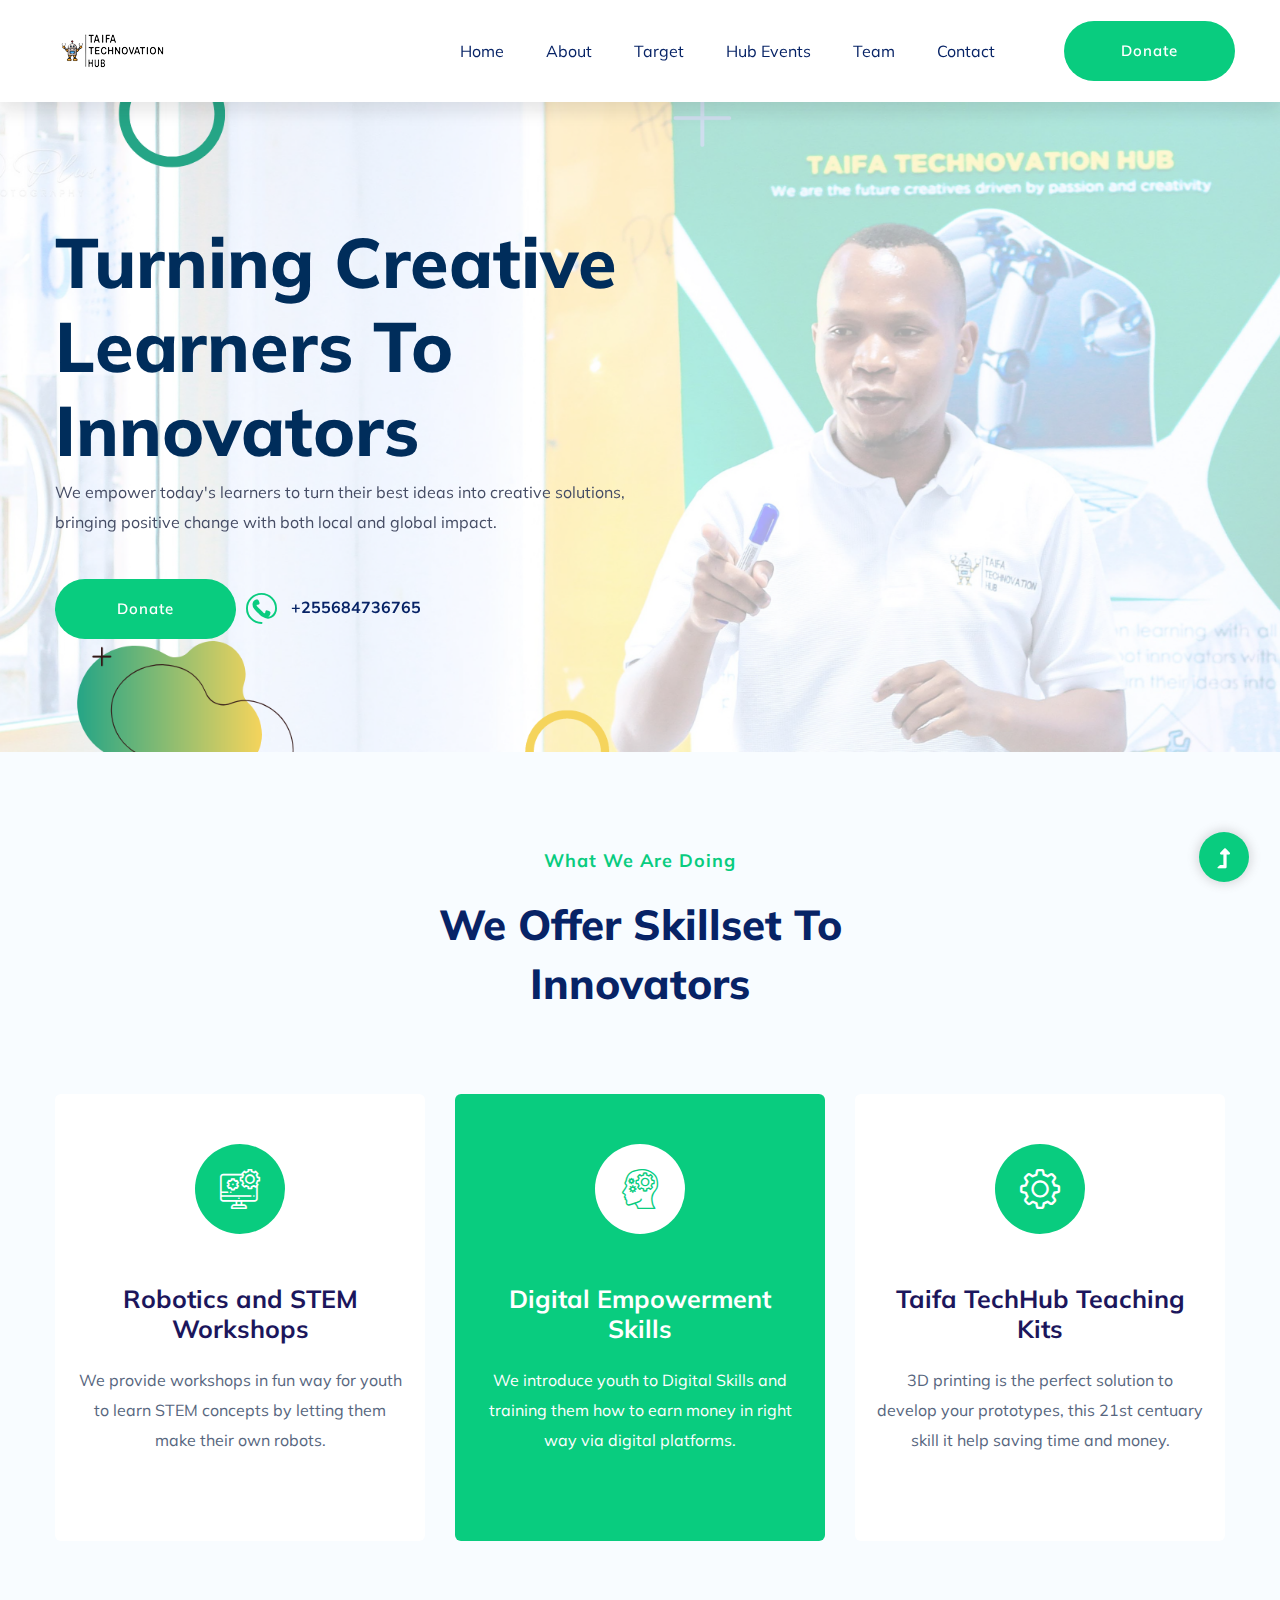
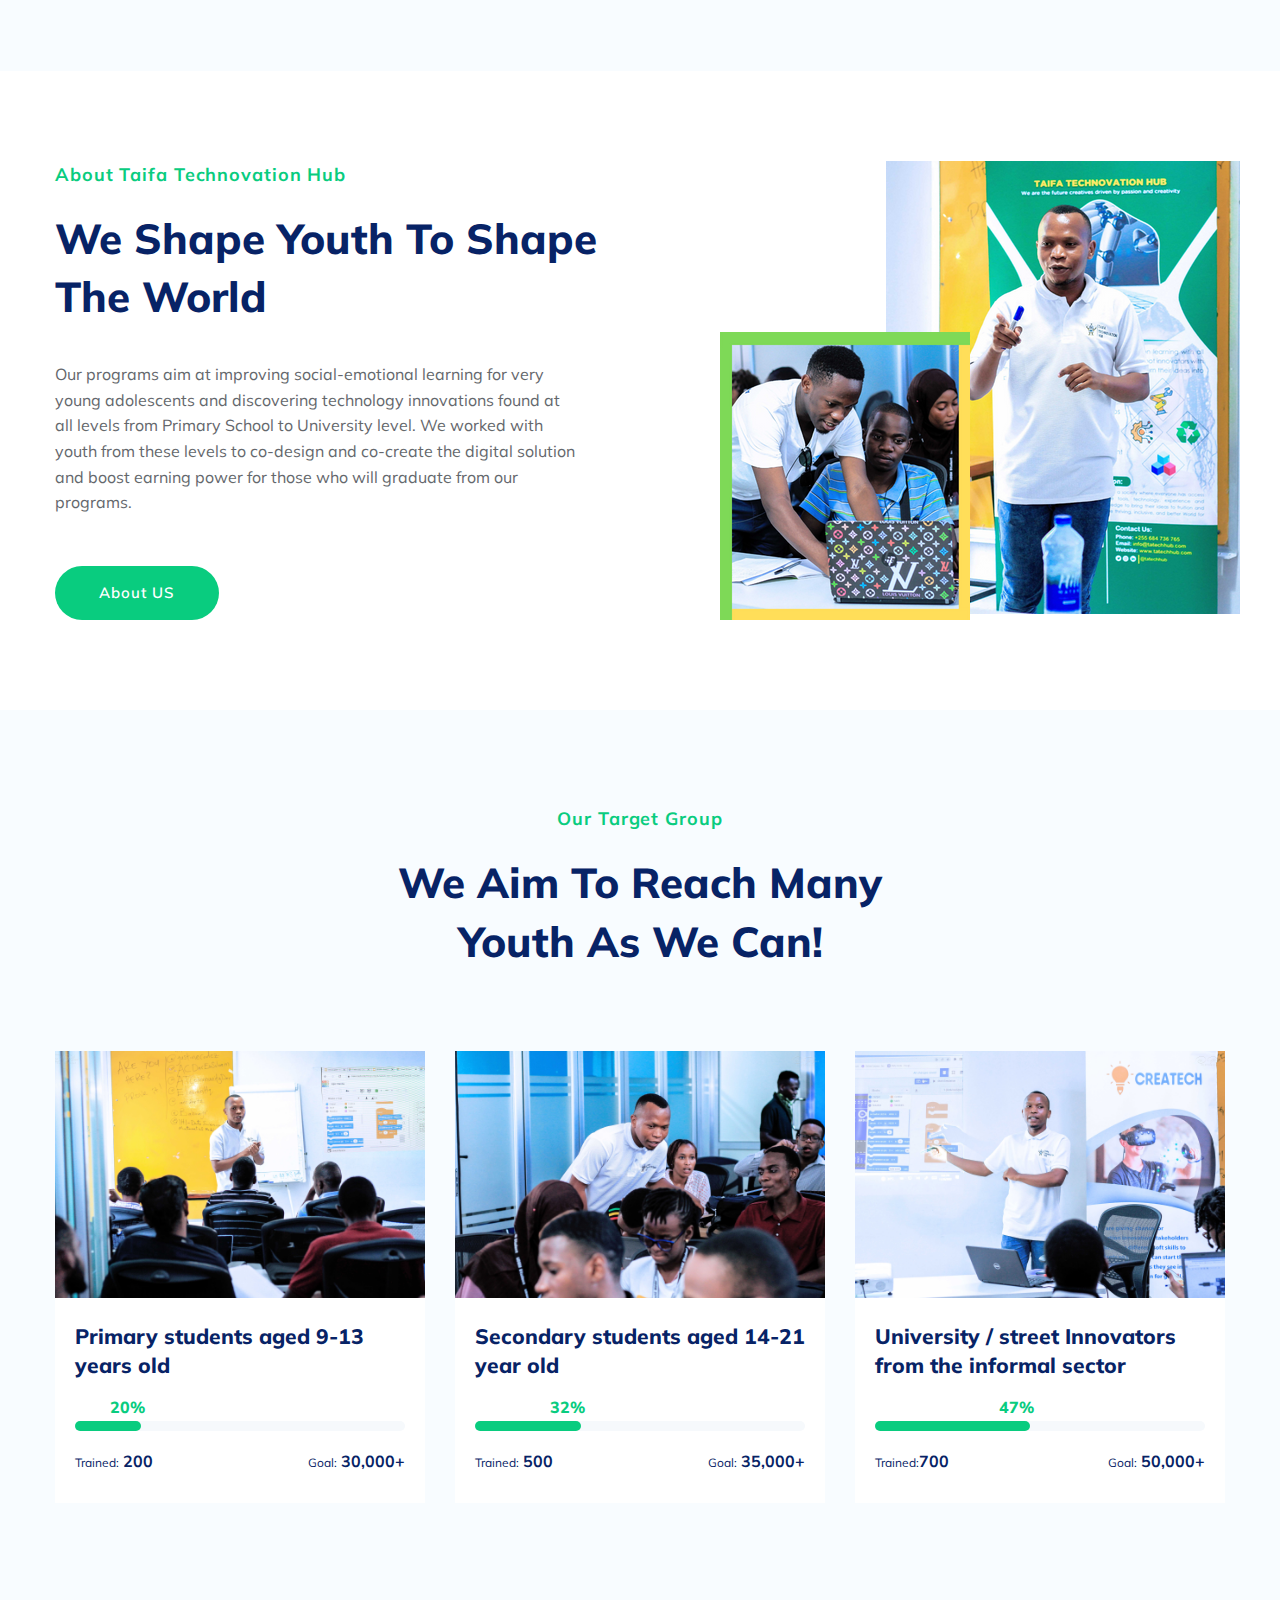
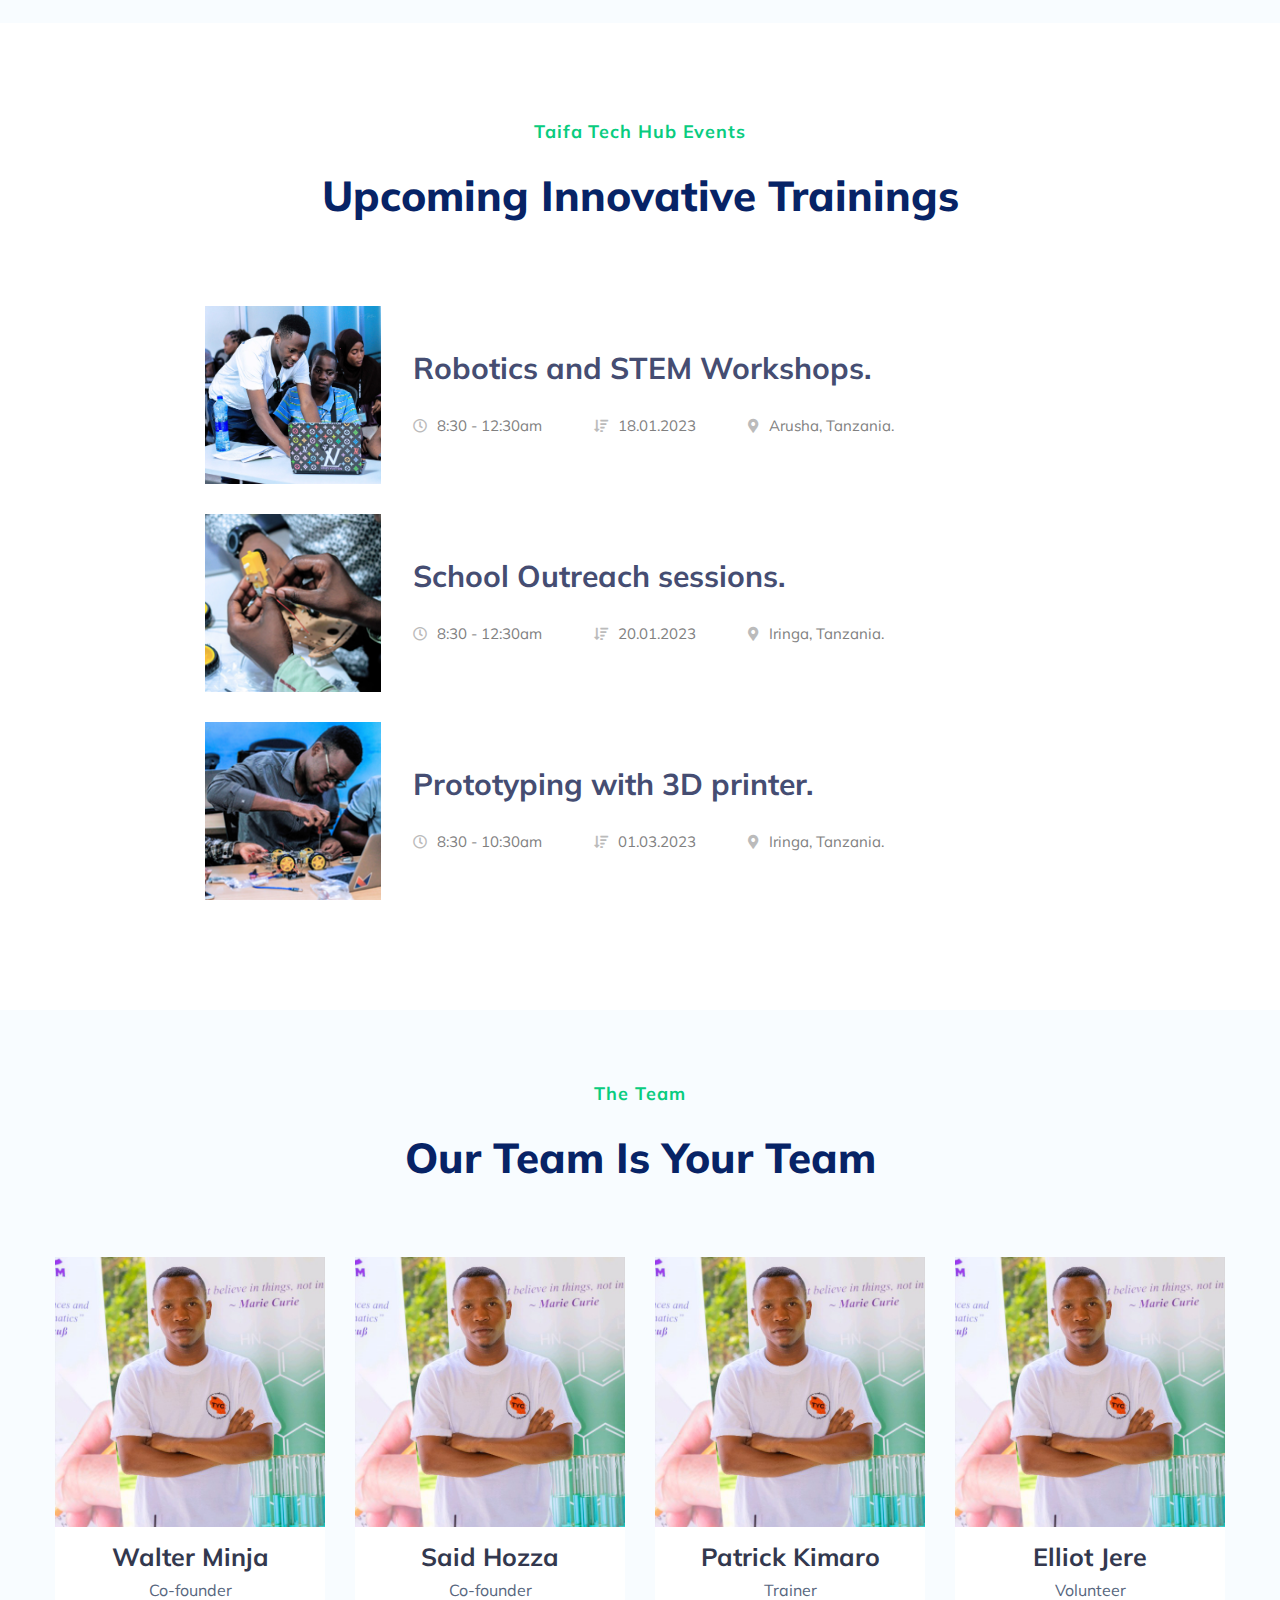
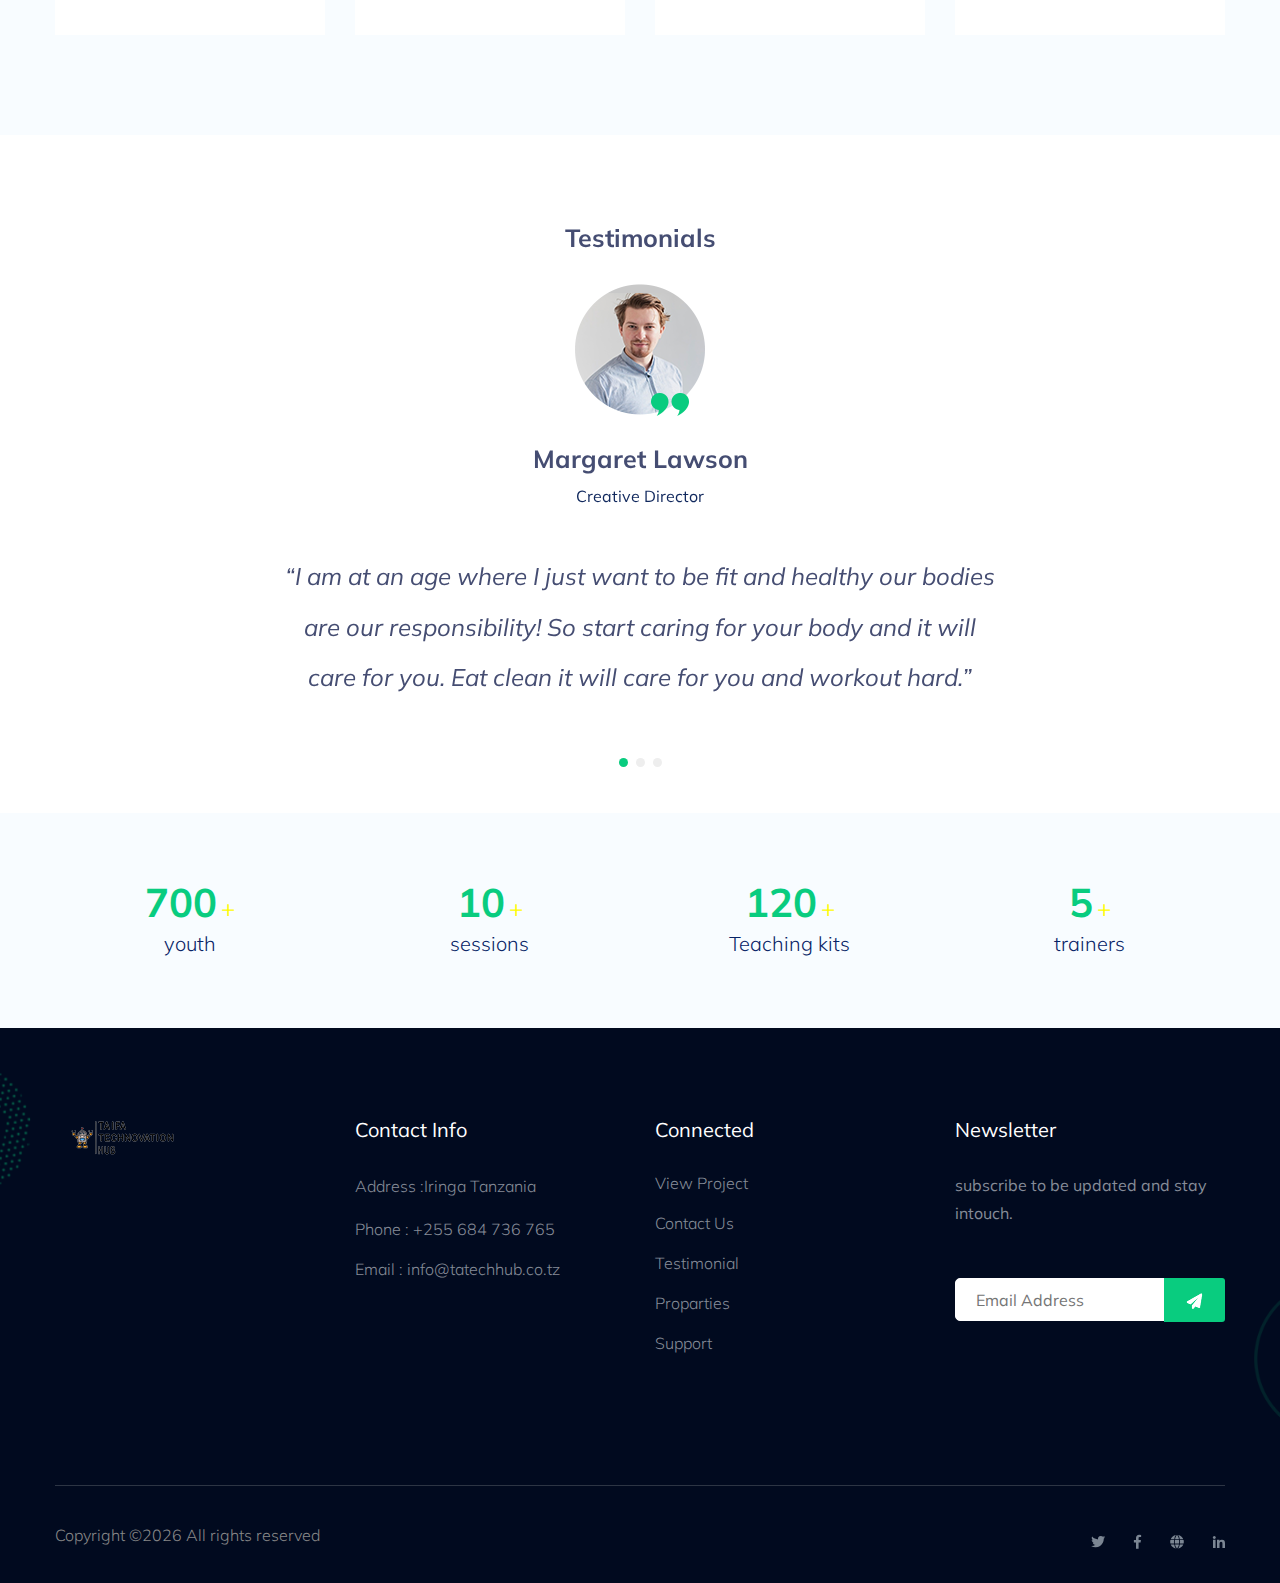
==== commit a47b8ef9: "adding css" ====
--- a/index.html
+++ b/index.html
@@ -59,7 +59,7 @@
 </div>
 
 <div class="header-right-btn d-none d-lg-block ml-20">
-<a href="contact.html" class="btn header-btn">Donate</a>
+<a href="#" class="btn header-btn">Donate</a>
 </div>
 </div>
 </div>
@@ -104,14 +104,7 @@
 <div class="row">
 <div class="col-xl-6 col-lg-6 col-md-8 col-sm-10">
 <div class="hero__caption">
-<h1 data-animation="fadeInUp" data-delay=".6s">Our Helping to<br> the world.</h1>
-<P data-animation="fadeInUp" data-delay=".8s">Onsectetur adipiscing elit, sed do eiusmod tempor incididunt ut bore et dolore magnt, sed do eiusmod.</P>
-
-<div class="hero__btn">
-<a href="industries.html" class="btn hero-btn mb-10" data-animation="fadeInLeft" data-delay=".8s">Donate</a>
-<a href="industries.html" class="cal-btn ml-15" data-animation="fadeInRight" data-delay="1.0s">
-<i class="flaticon-null"></i>
-<p>+12 1325 41</p>
+
 </a>
 </div>
 </div>
@@ -163,7 +156,7 @@
 <span class="flaticon-gear"></span>
 </div>
 <div class="cat-cap">
-<h5><a href="services.html">Prototyping with 3D printer</a></h5>
+<h5><a href="services.html">Taifa TechHub Teaching Kits</a></h5>
 <p>3D printing is the perfect solution to develop your prototypes, this 21st centuary skill it help saving time and money.</p>
 </div>
 <div id="section1"></div>
@@ -188,7 +181,7 @@
 level. We worked with youth from these levels to co-design and co-create the digital
 solution and boost earning power for those who will graduate from our programs.</p>
 </div>
-<a href="about.html" class="btn">About US</a>
+<a href="#" class="btn">About US</a>
 </div>
 <div class="col-lg-6 col-md-12">
 
@@ -213,7 +206,7 @@
 
 <div class="section-tittle text-center mb-80">
 <span>Our Target Group</span>
-<h2>we aim to reach many youth as we can</h2>
+<h2>we aim to reach many youth as we can!</h2>
 </div>
 </div>
 </div>
@@ -325,7 +318,7 @@
 <ul>
 <li><i class="far fa-clock"></i>8:30 - 12:30am</li>
 <li><i class="fas fa-sort-amount-down"></i>18.01.2023</li>
-<li><i class="fas fa-map-marker-alt"></i>Arusha, Tanzania</li>
+<li><i class="fas fa-map-marker-alt"></i>Arusha, Tanzania.</li>
 </ul>
 </div>
 </div>
@@ -336,14 +329,14 @@
 <div class="single-job-items mb-30">
 <div class="job-items">
 <div class="company-img">
-<a href="#"><img src="assets/img/gallery/socialEvents1.jpg" alt=""></a>
+<a href="#"><img src="assets/img/gallery/socialEvents2.png" alt=""></a>
 </div>
 <div class="job-tittle">
 <a href="#"><h4>School Outreach sessions.</h4></a>
 <ul>
 <li><i class="far fa-clock"></i>8:30 - 12:30am</li>
 <li><i class="fas fa-sort-amount-down"></i>20.01.2023</li>
-<li><i class="fas fa-map-marker-alt"></i>Iringa, Tanzania</li>
+<li><i class="fas fa-map-marker-alt"></i>Iringa, Tanzania.</li>
 </ul>
 </div>
 </div>
@@ -354,14 +347,14 @@
 <div class="single-job-items mb-30">
 <div class="job-items">
 <div class="company-img">
-<a href="#"><img src="assets/img/gallery/socialEvents1.jpg" alt=""></a>
+<a href="#"><img src="assets/img/gallery/socialEvents3.png" alt=""></a>
 </div>
 <div class="job-tittle">
 <a href="#"><h4>Prototyping with 3D printer.</h4></a>
 <ul>
 <li><i class="far fa-clock"></i>8:30 - 10:30am</li>
 <li><i class="fas fa-sort-amount-down"></i>01.03.2023</li>
-<li><i class="fas fa-map-marker-alt"></i>Iringa, Tanzania</li>
+<li><i class="fas fa-map-marker-alt"></i>Iringa, Tanzania.</li>
 </ul>
 </div>
 </div>
@@ -457,7 +450,7 @@
 </div>
 
 
-<div class="testimonial-area testimonial-padding" id="section5">
+<div class="testimonial-area testimonial-padding" id="section">
 <div class="container">
 
 <div class="row d-flex justify-content-center">
@@ -566,7 +559,7 @@
 
 </main>
 <footer>
-<div class="footer-wrapper section-bg2" data-background="assets/img/gallery/footer_bg.png">
+<div class="footer-wrapper section-bg2" data-background="assets/img/gallery/footer_bg.png" id="section5">
 
 <div class="footer-area footer-padding">
 <div class="container">
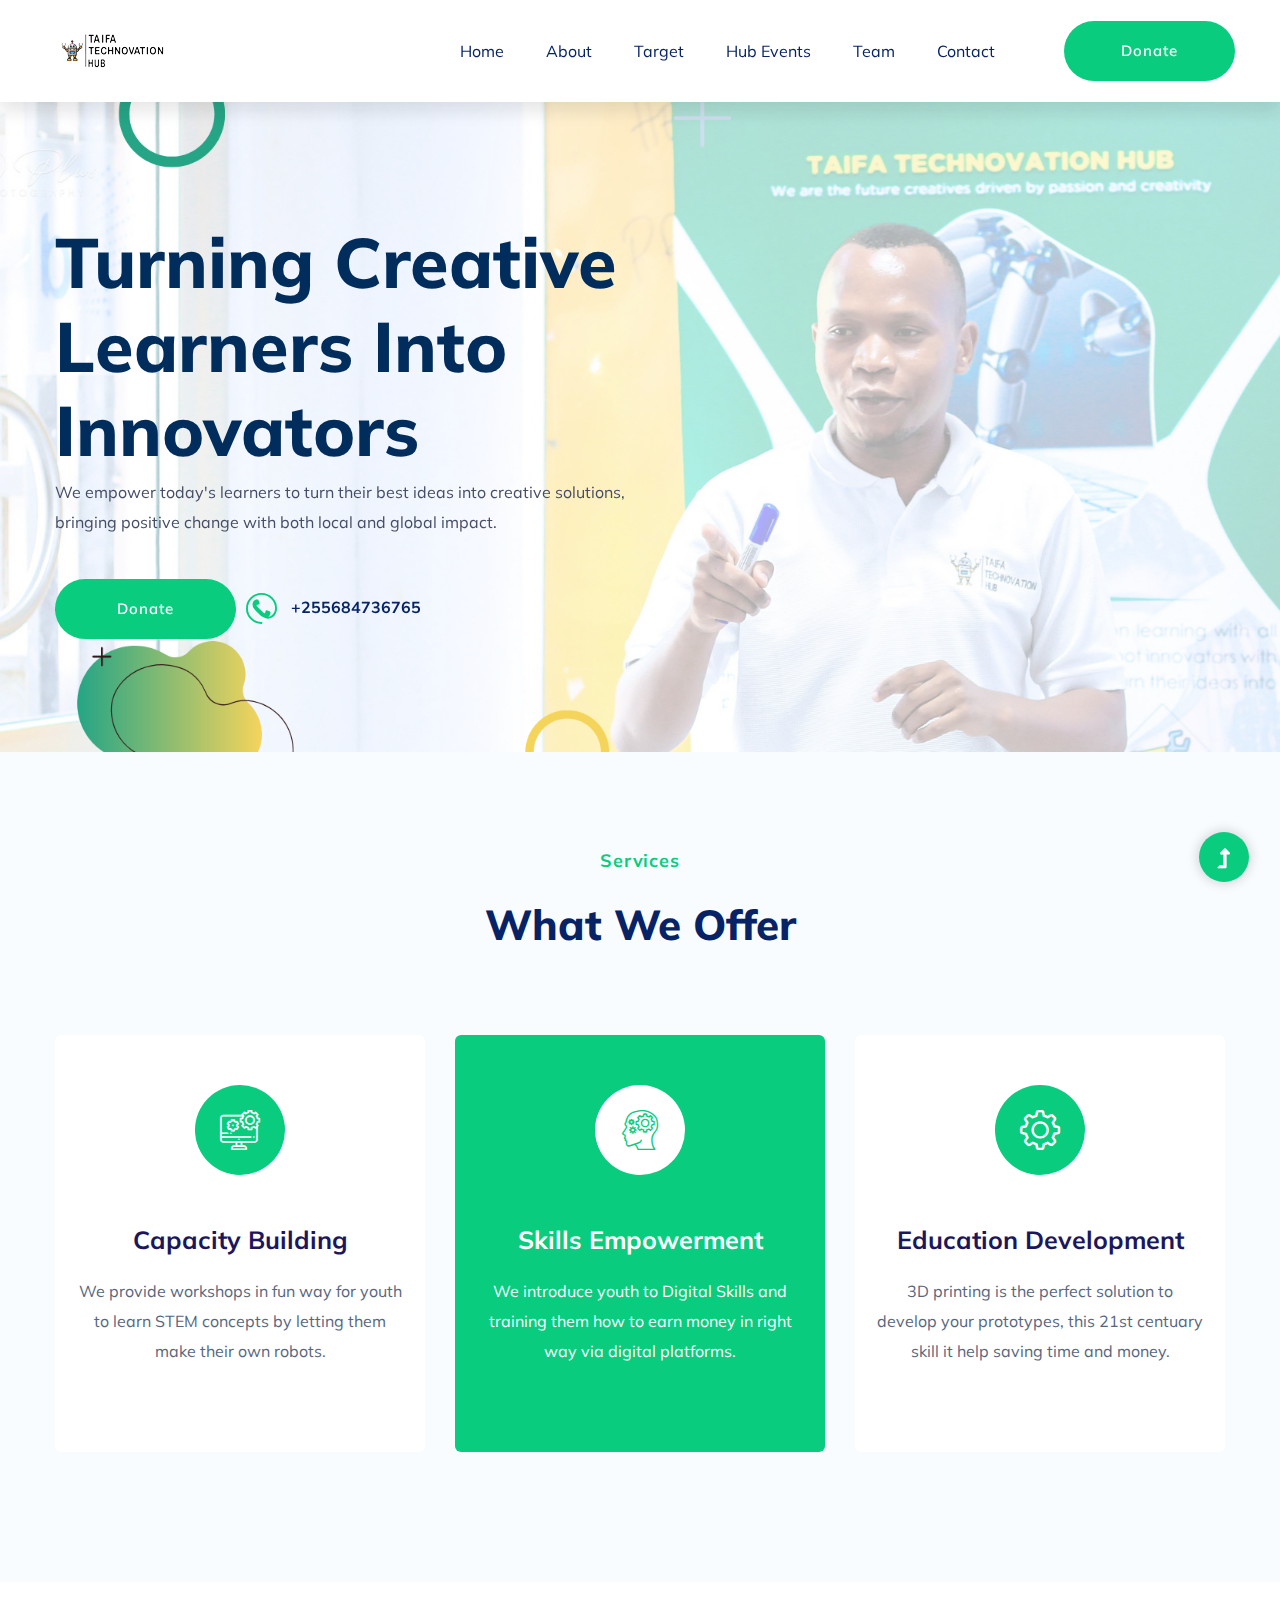
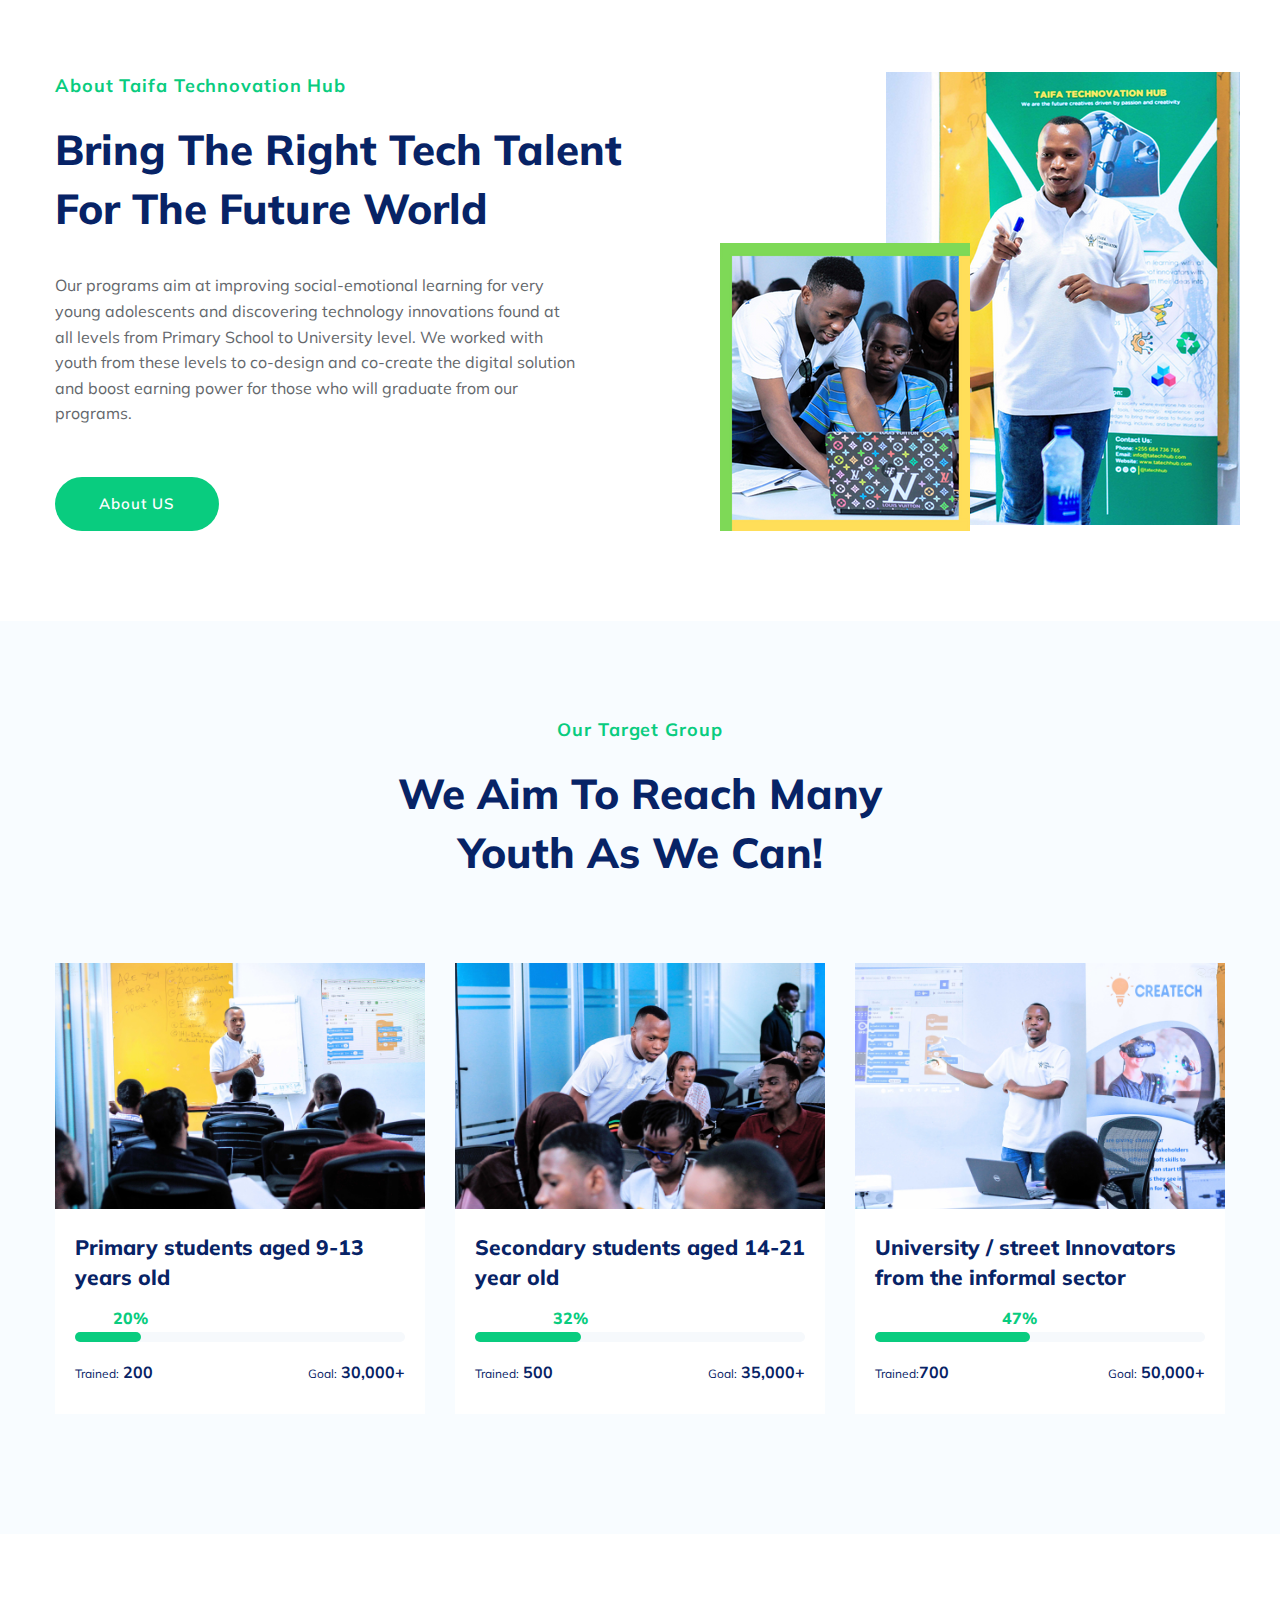
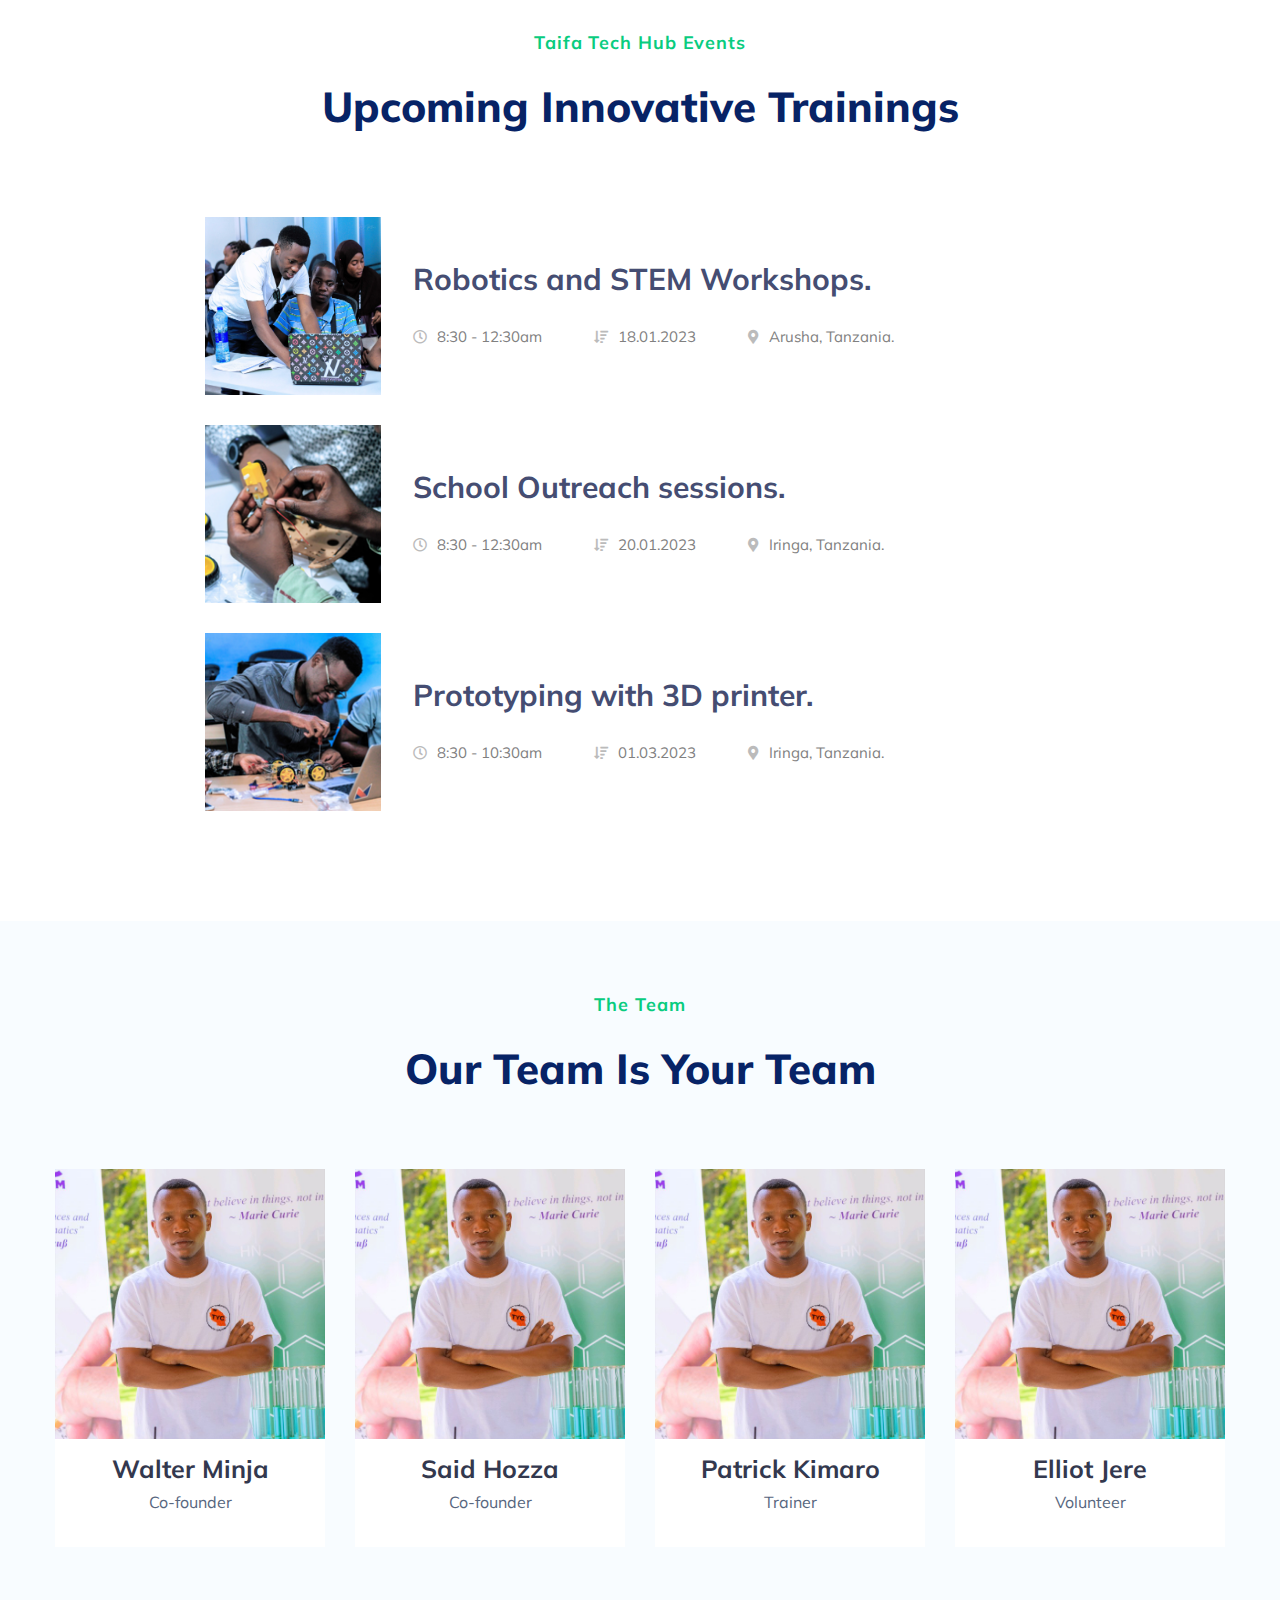
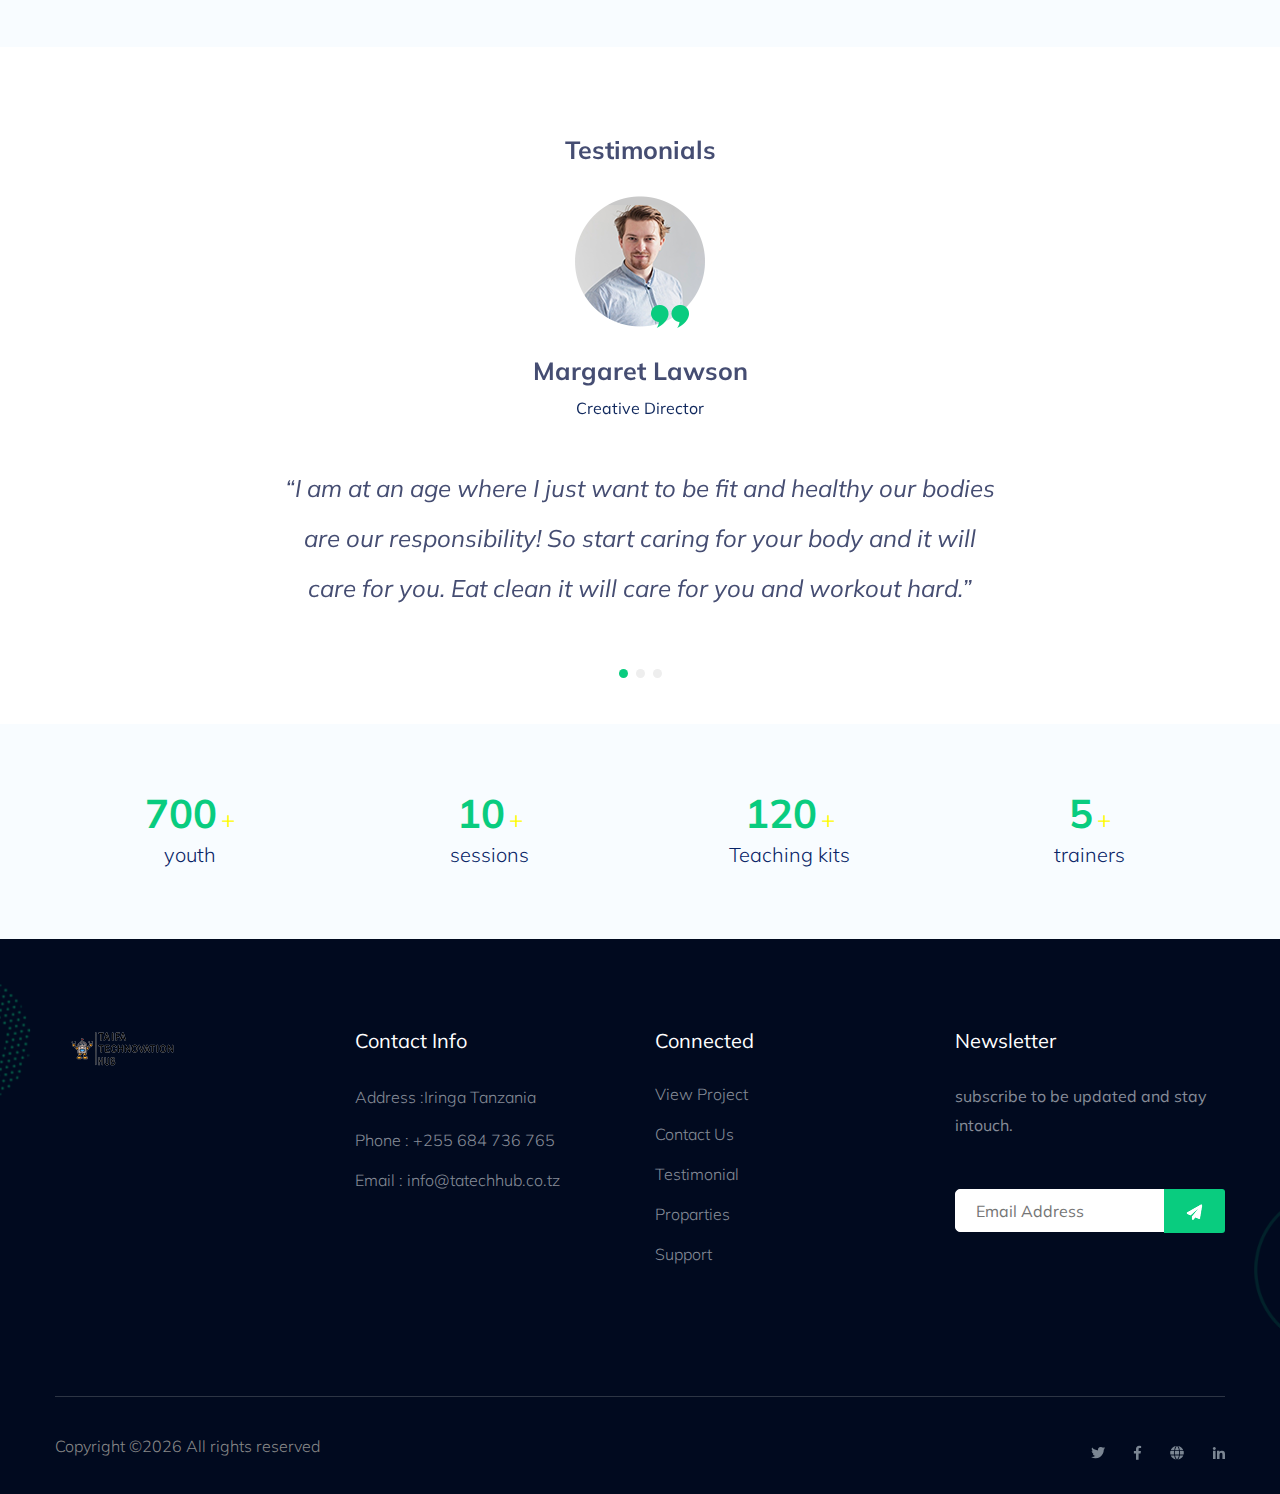
==== commit 130ddad6: "add style" ====
--- a/index.html
+++ b/index.html
@@ -48,7 +48,7 @@
   <div class="mobile-menu"></div>
 <nav>
 <ul id="navigation">
-<li><a href="index.html">Home</a></li>
+<li><a href="#">Home</a></li>
 <li><a href="#section1">About</a></li> 
 <li><a href="#section2">Target</a></li> 
 <li><a href="#section3">Hub events </a></li>
@@ -82,7 +82,7 @@
 <div class="row">
 <div class="col-xl-6 col-lg-6 col-md-8 col-sm-10">
 <div class="hero__caption">
-<h1 data-animation="fadeInUp" data-delay=".6s">turning creative<br> Learners to Innovators</h1>
+<h1 data-animation="fadeInUp" data-delay=".6s">turning creative<br> Learners into Innovators</h1>
 <P data-animation="fadeInUp" data-delay=".8s">We empower today's learners to turn their best ideas into creative solutions, bringing
 positive change with both local and global impact.</P>
 
@@ -122,8 +122,8 @@
 <div class="col-xl-6 col-lg-7 col-md-10 col-sm-10">
 
 <div class="section-tittle text-center mb-80">
-<span>What we are doing</span>
-<h2>We Offer Skillset to Innovators</h2>
+<span>Services</span>
+<h2>What we offer</h2>
 </div>
 </div>
 </div>
@@ -134,7 +134,7 @@
 <span class="flaticon-null-1"></span>
 </div>
 <div class="cat-cap">
-<h5><a href="services.html">Robotics and STEM Workshops</a></h5>
+<h5><a href="#">Capacity Building</a></h5>
 <p>We provide workshops in fun way for youth to learn STEM concepts by letting them make their own robots.</p>
 </div>
 </div>
@@ -145,7 +145,7 @@
 <span class="flaticon-think"></span>
 </div>
 <div class="cat-cap">
-<h5><a href="services.html">Digital Empowerment Skills</a></h5>
+<h5><a href="#">Skills Empowerment</a></h5>
 <p>We introduce youth to Digital Skills and training them how to earn money in right way via digital platforms.</p>
 </div>
 </div>
@@ -156,7 +156,7 @@
 <span class="flaticon-gear"></span>
 </div>
 <div class="cat-cap">
-<h5><a href="services.html">Taifa TechHub Teaching Kits</a></h5>
+<h5><a href="#">Education Development</a></h5>
 <p>3D printing is the perfect solution to develop your prototypes, this 21st centuary skill it help saving time and money.</p>
 </div>
 <div id="section1"></div>
@@ -174,7 +174,7 @@
 
 <div class="section-tittle mb-35">
 <span>About Taifa Technovation Hub</span>
-<h2>We shape youth to shape the world</h2>
+<h2>Bring the right tech talent for the future world</h2>
 </div>
 <p>Our programs aim at improving social-emotional learning for very young adolescents and
 discovering technology innovations found at all levels from Primary School to University
--- a/assets/css/style.css
+++ b/assets/css/style.css
@@ -121,7 +121,7 @@
   font-family: "Muli", sans-serif;
   font-weight: normal;
   font-style: normal;
-  font-size: 16px;
+  font-size: 16px;  
 }
 
 /* line 10, C:/Users/HP/Desktop/jun-2020/277.Charity _Non-profit/assets/scss/_common.scss */
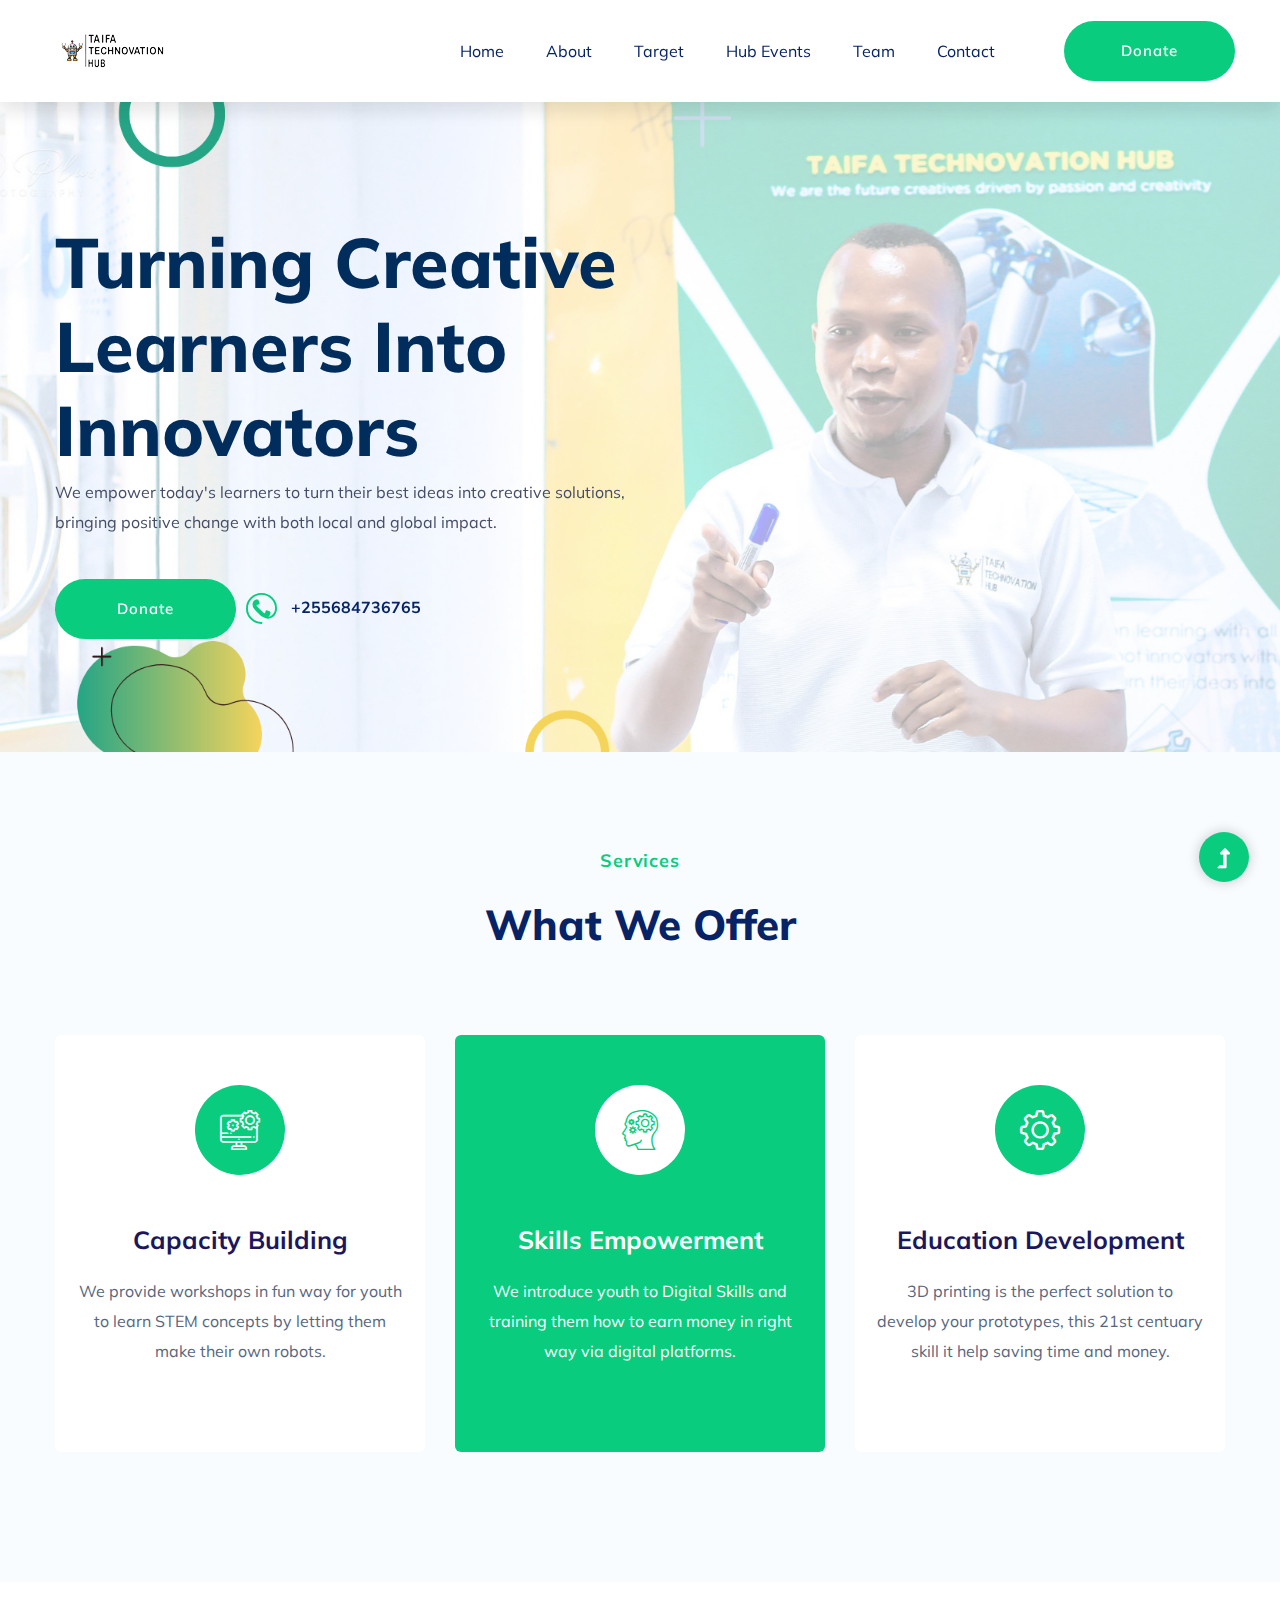
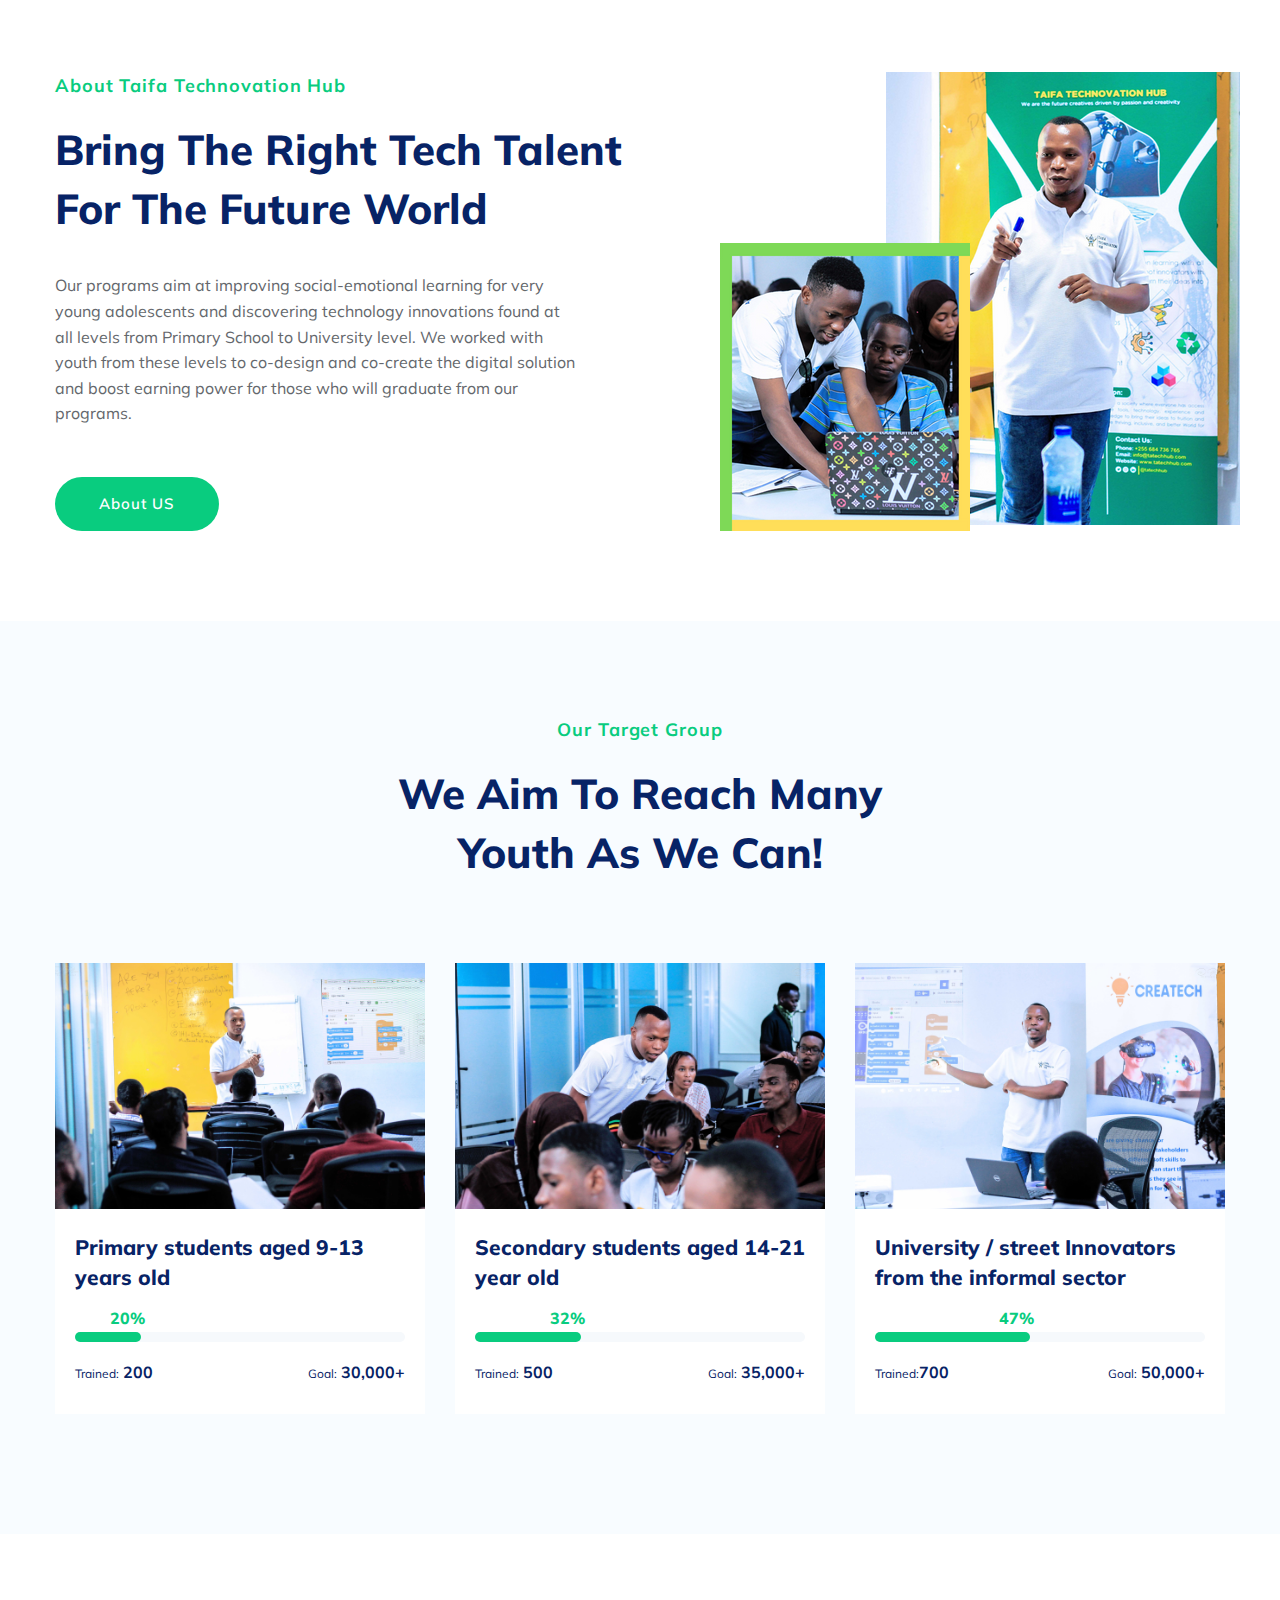
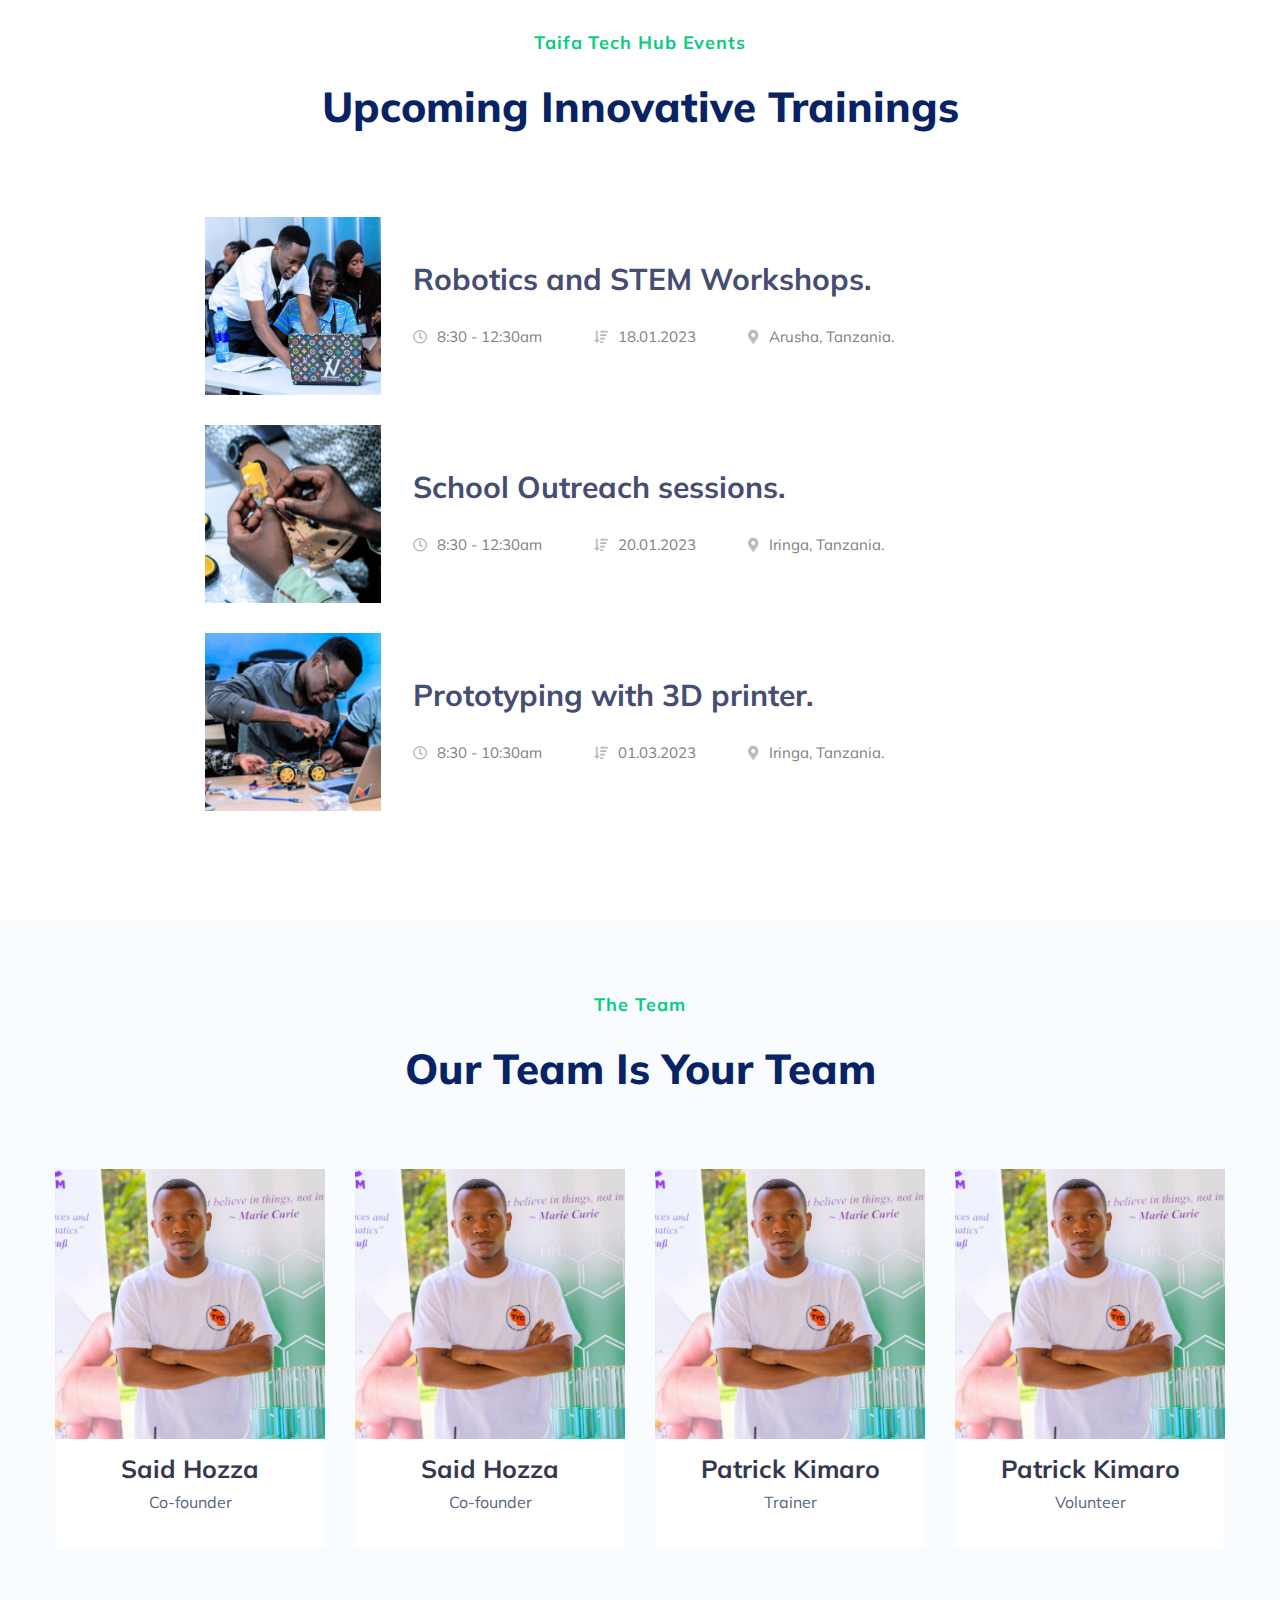
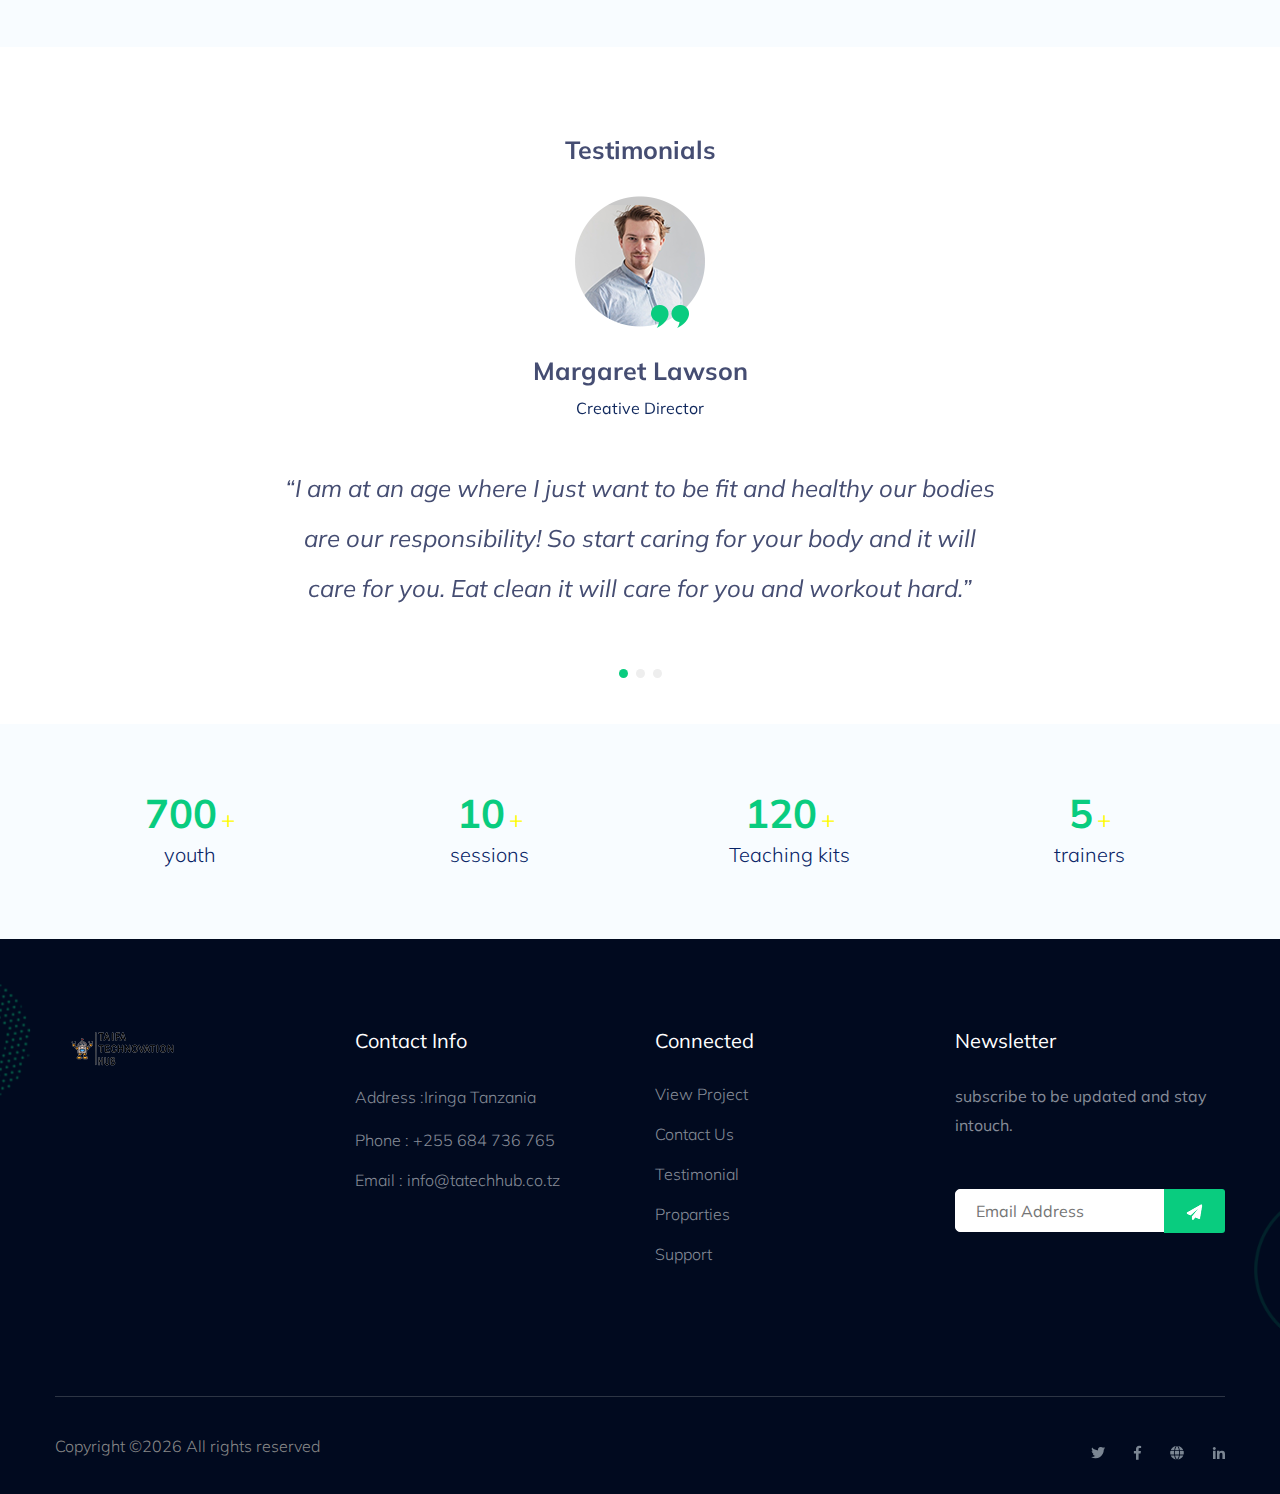
==== commit 19e9eb9c: "adding style" ====
--- a/index.html
+++ b/index.html
@@ -389,7 +389,7 @@
 </ul>
 </div>
 <div class="team-caption">
-<h3><a href="instructor.html">Walter Minja</a></h3>
+<h3><a href="instructor.html">Said Hozza</a></h3>
 <p>Co-founder</p>
 </div>
 </div>
@@ -440,7 +440,7 @@
 </ul>
 </div>
 <div class="team-caption">
-<h3><a href="instructor.html">Elliot Jere</a></h3>
+<h3><a href="instructor.html">Patrick Kimaro</a></h3>
 <p>Volunteer</p>
 </div>
 </div>
